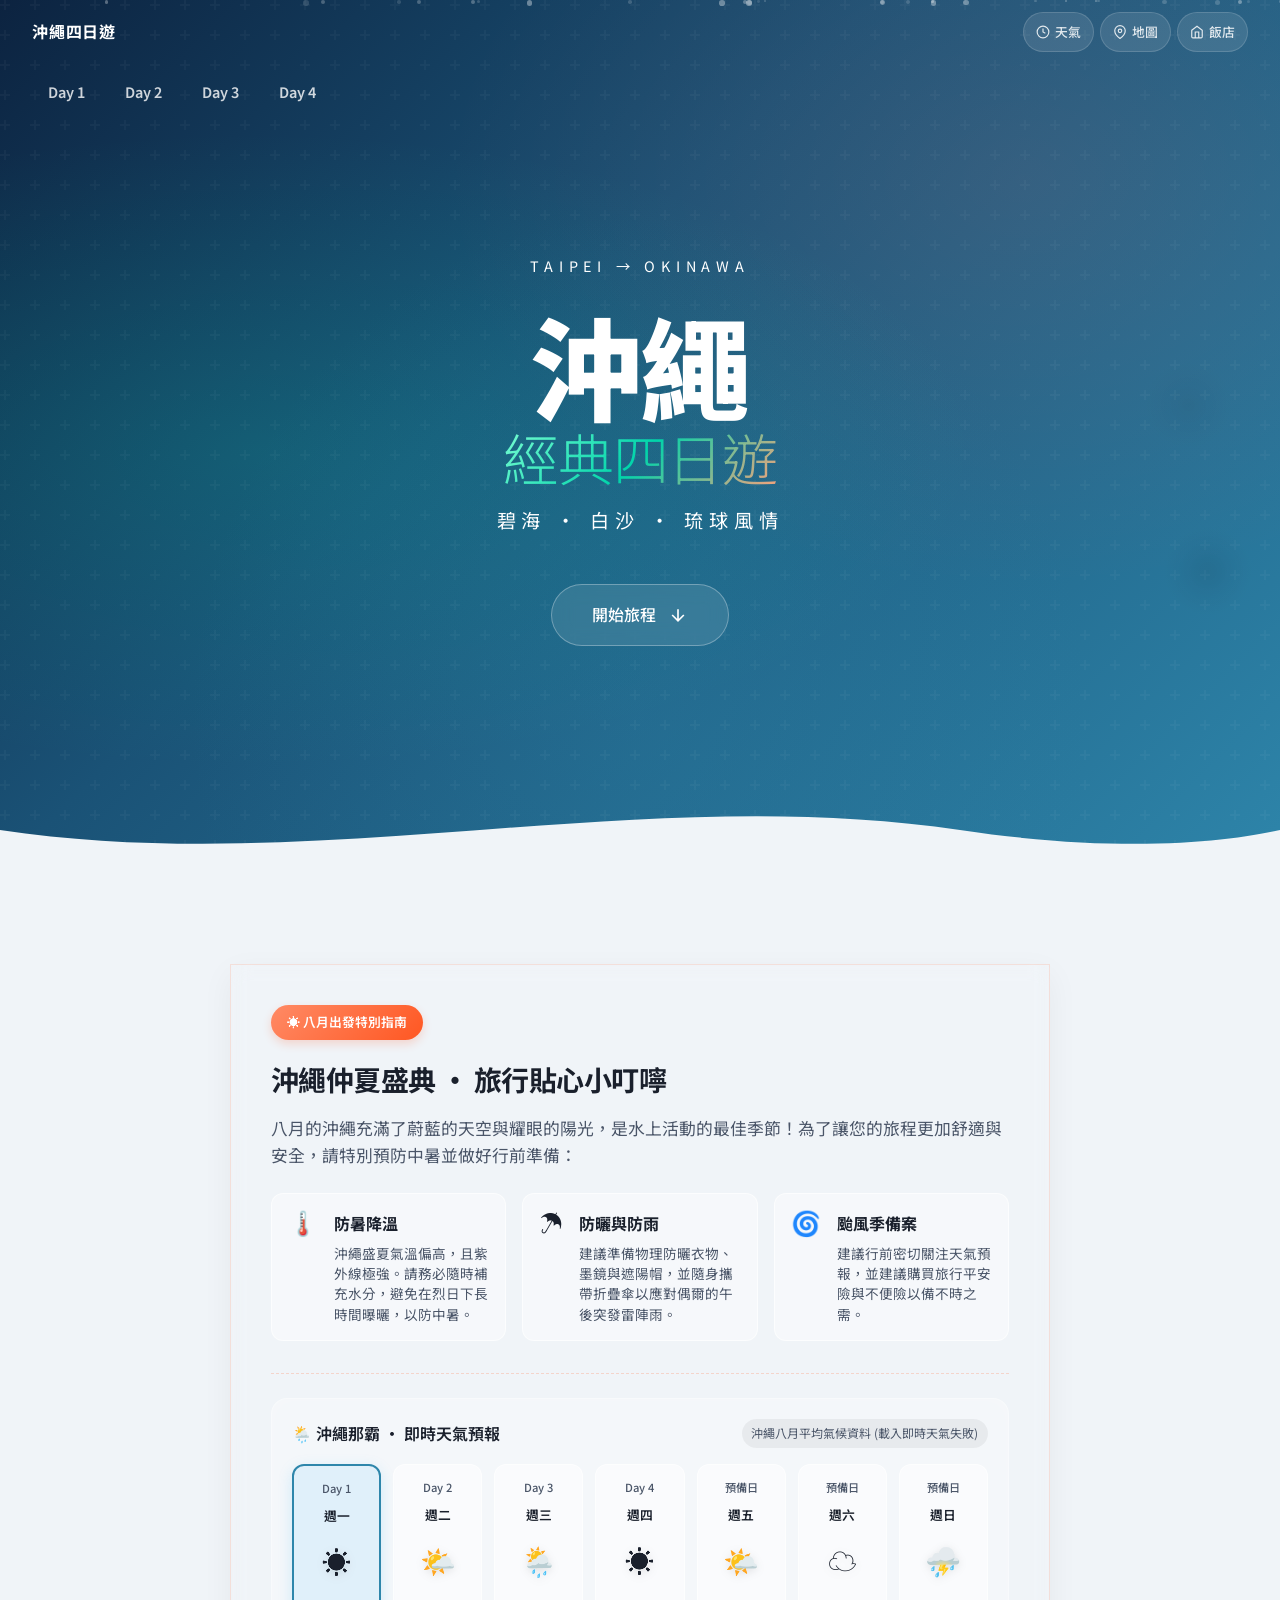
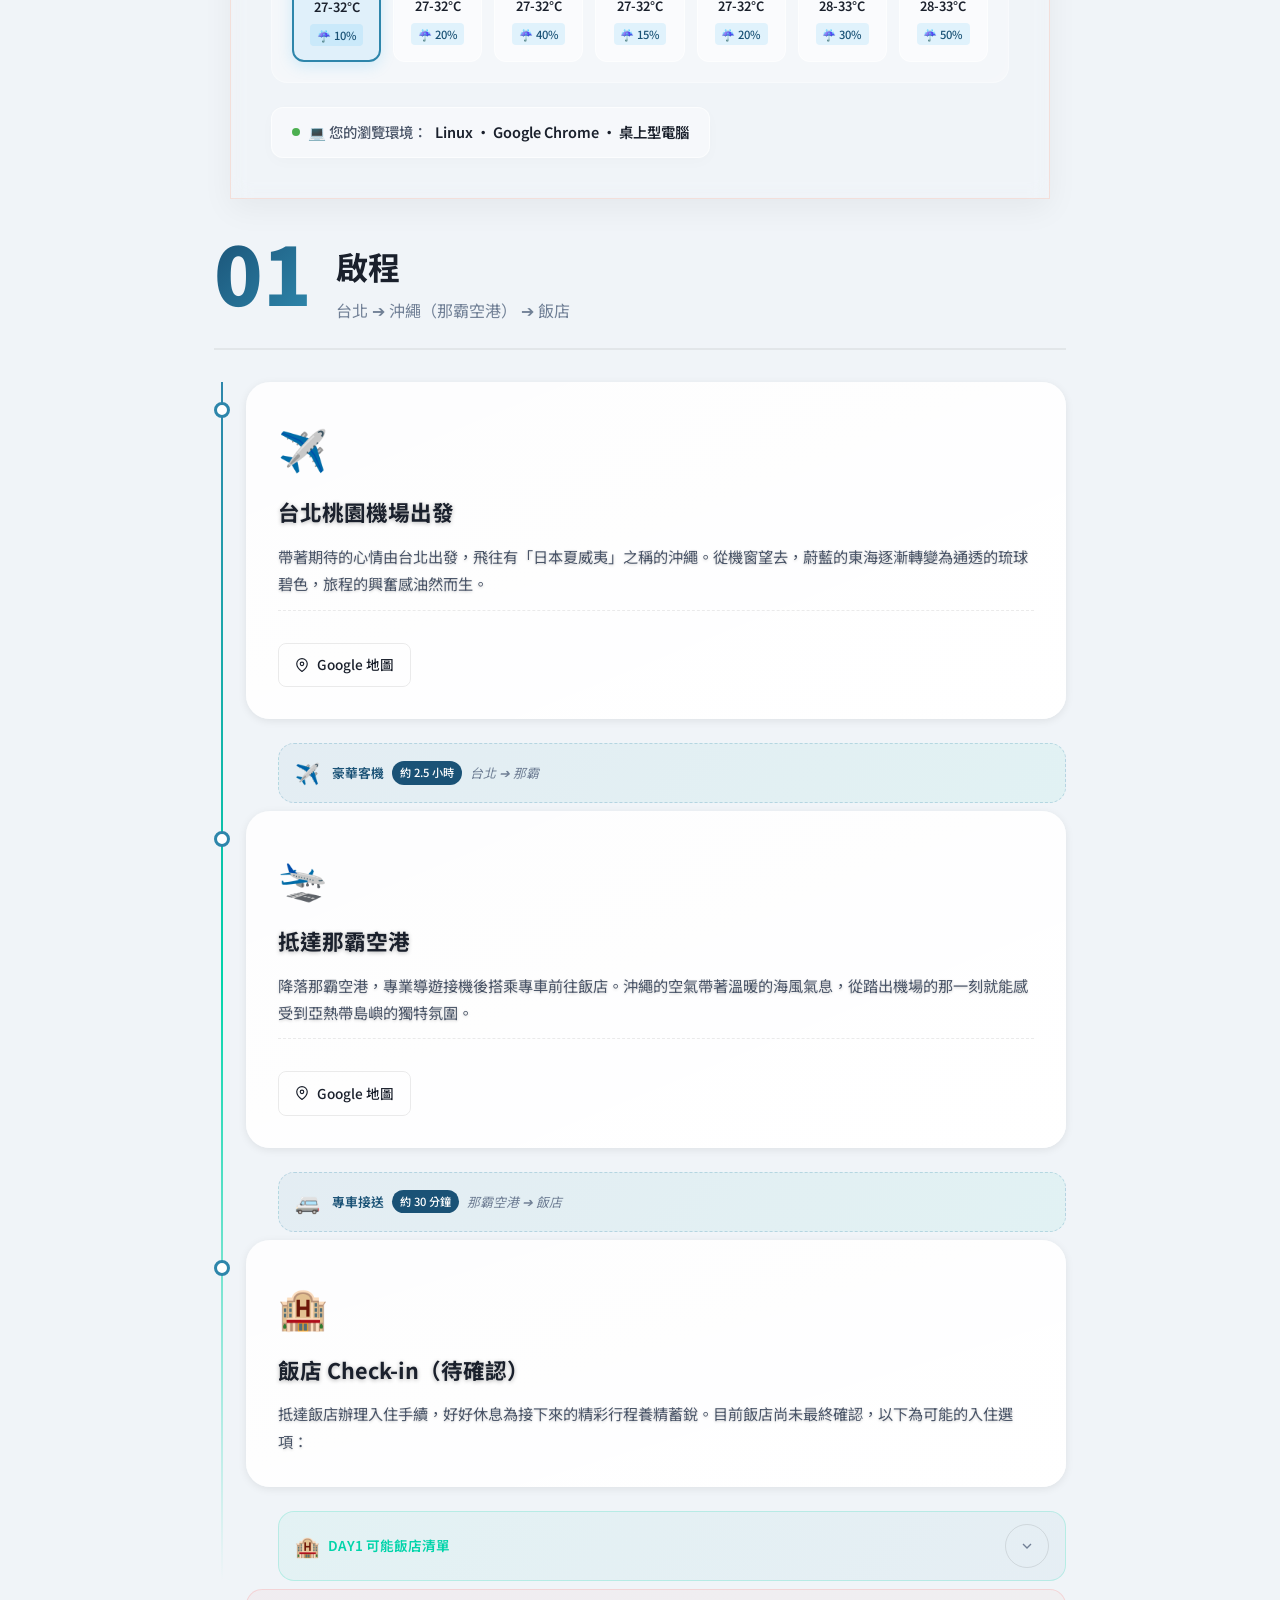
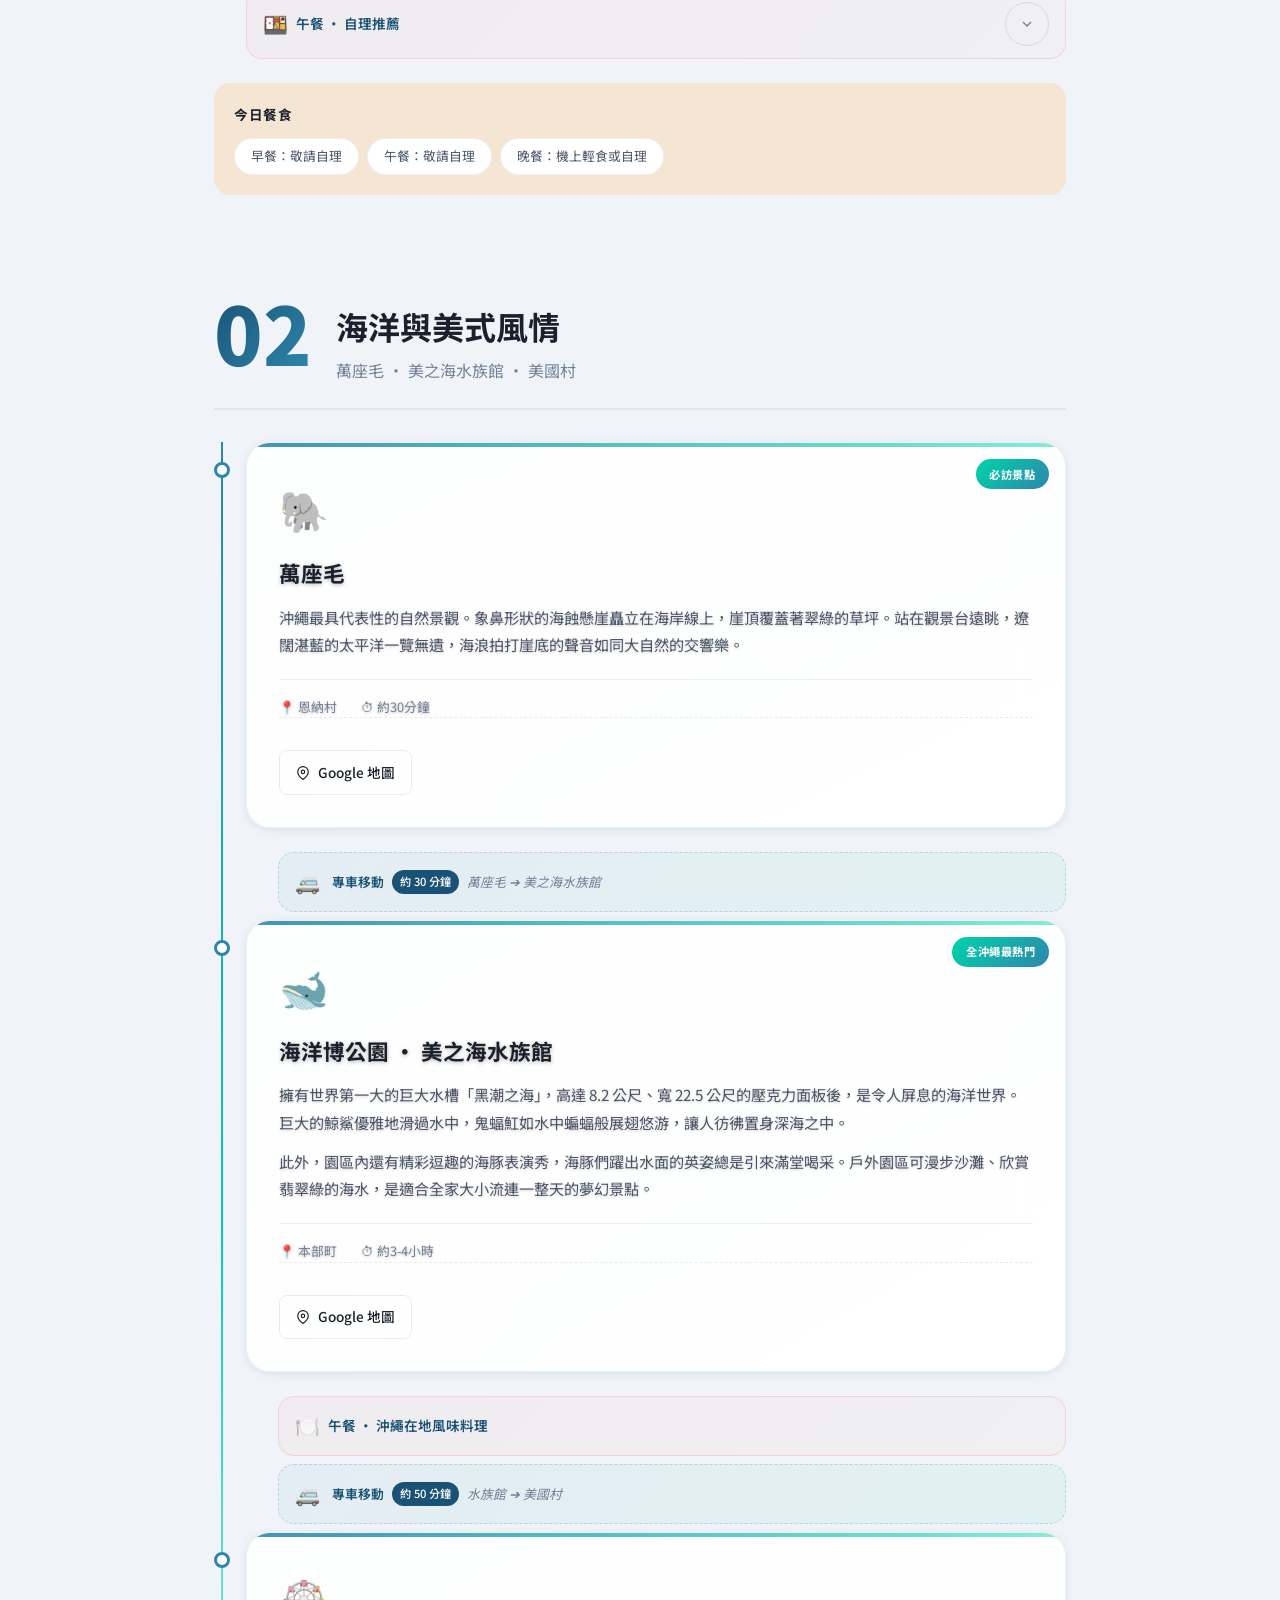
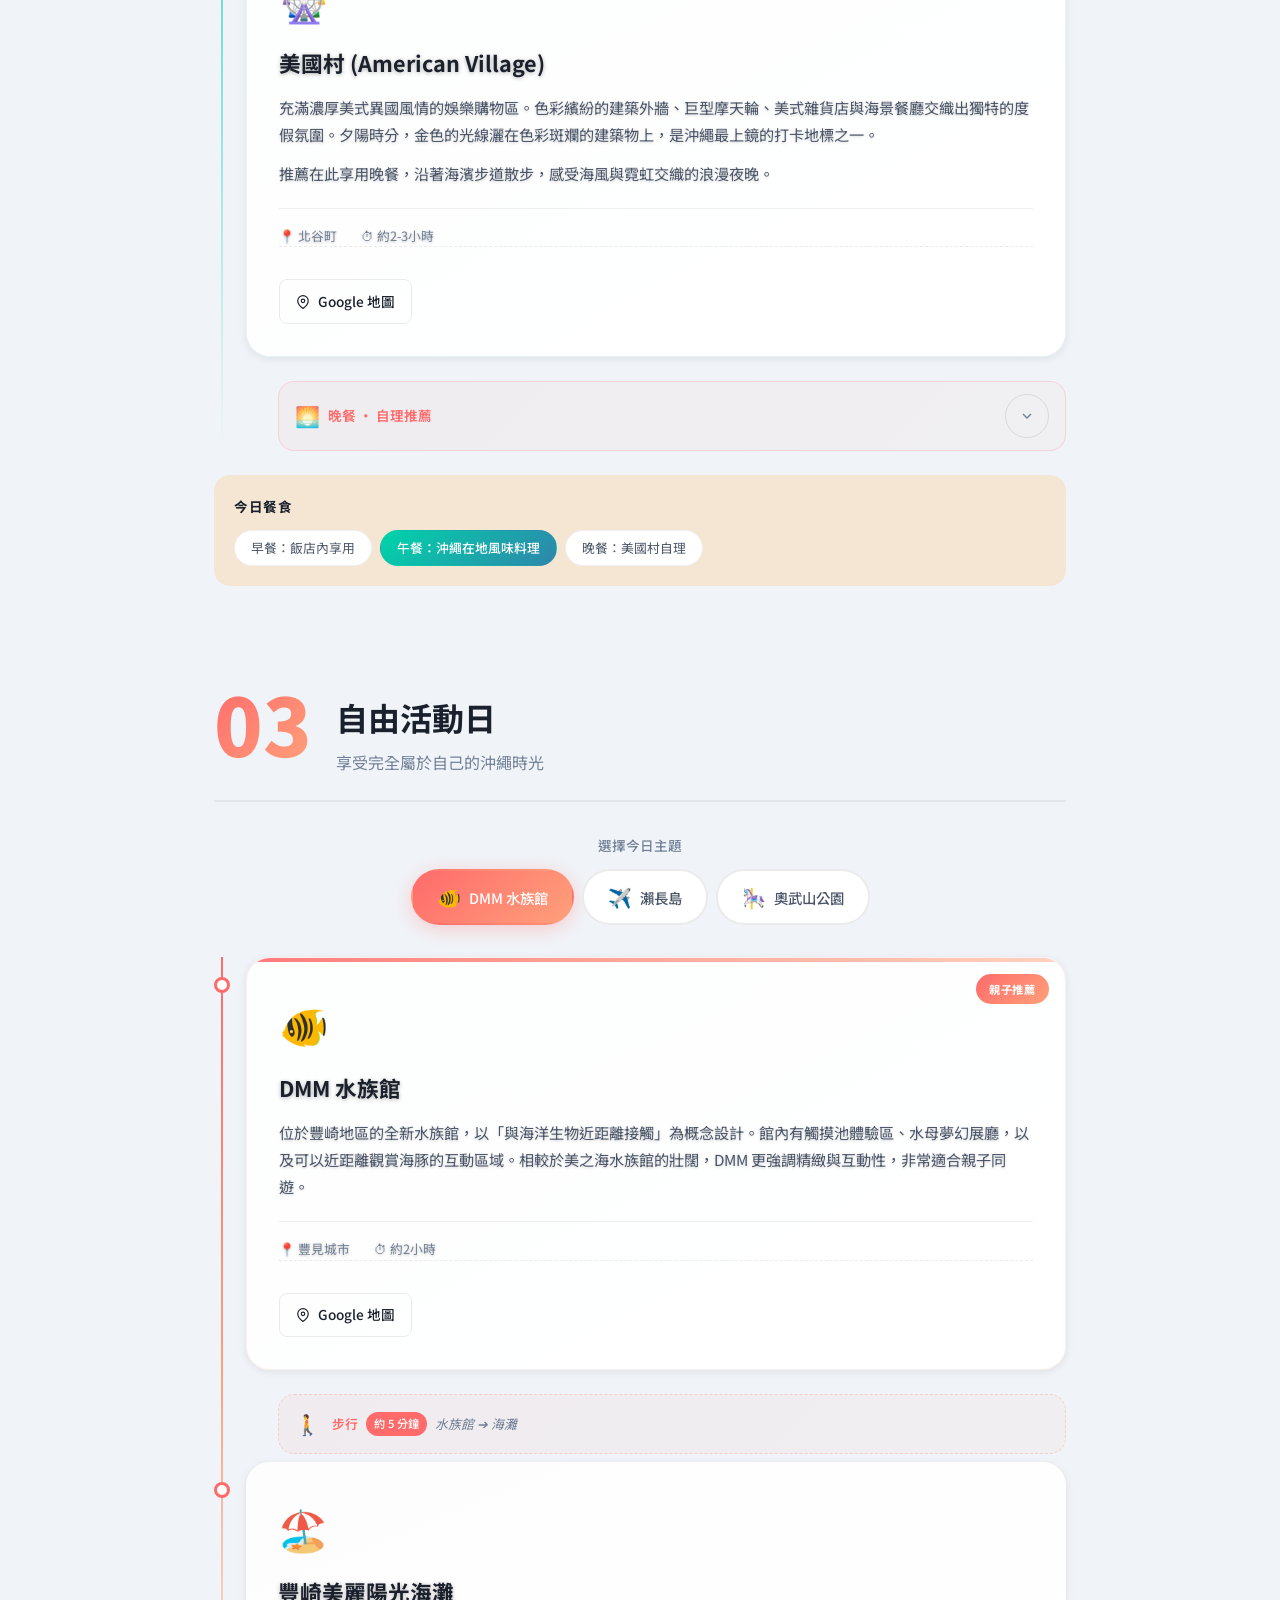
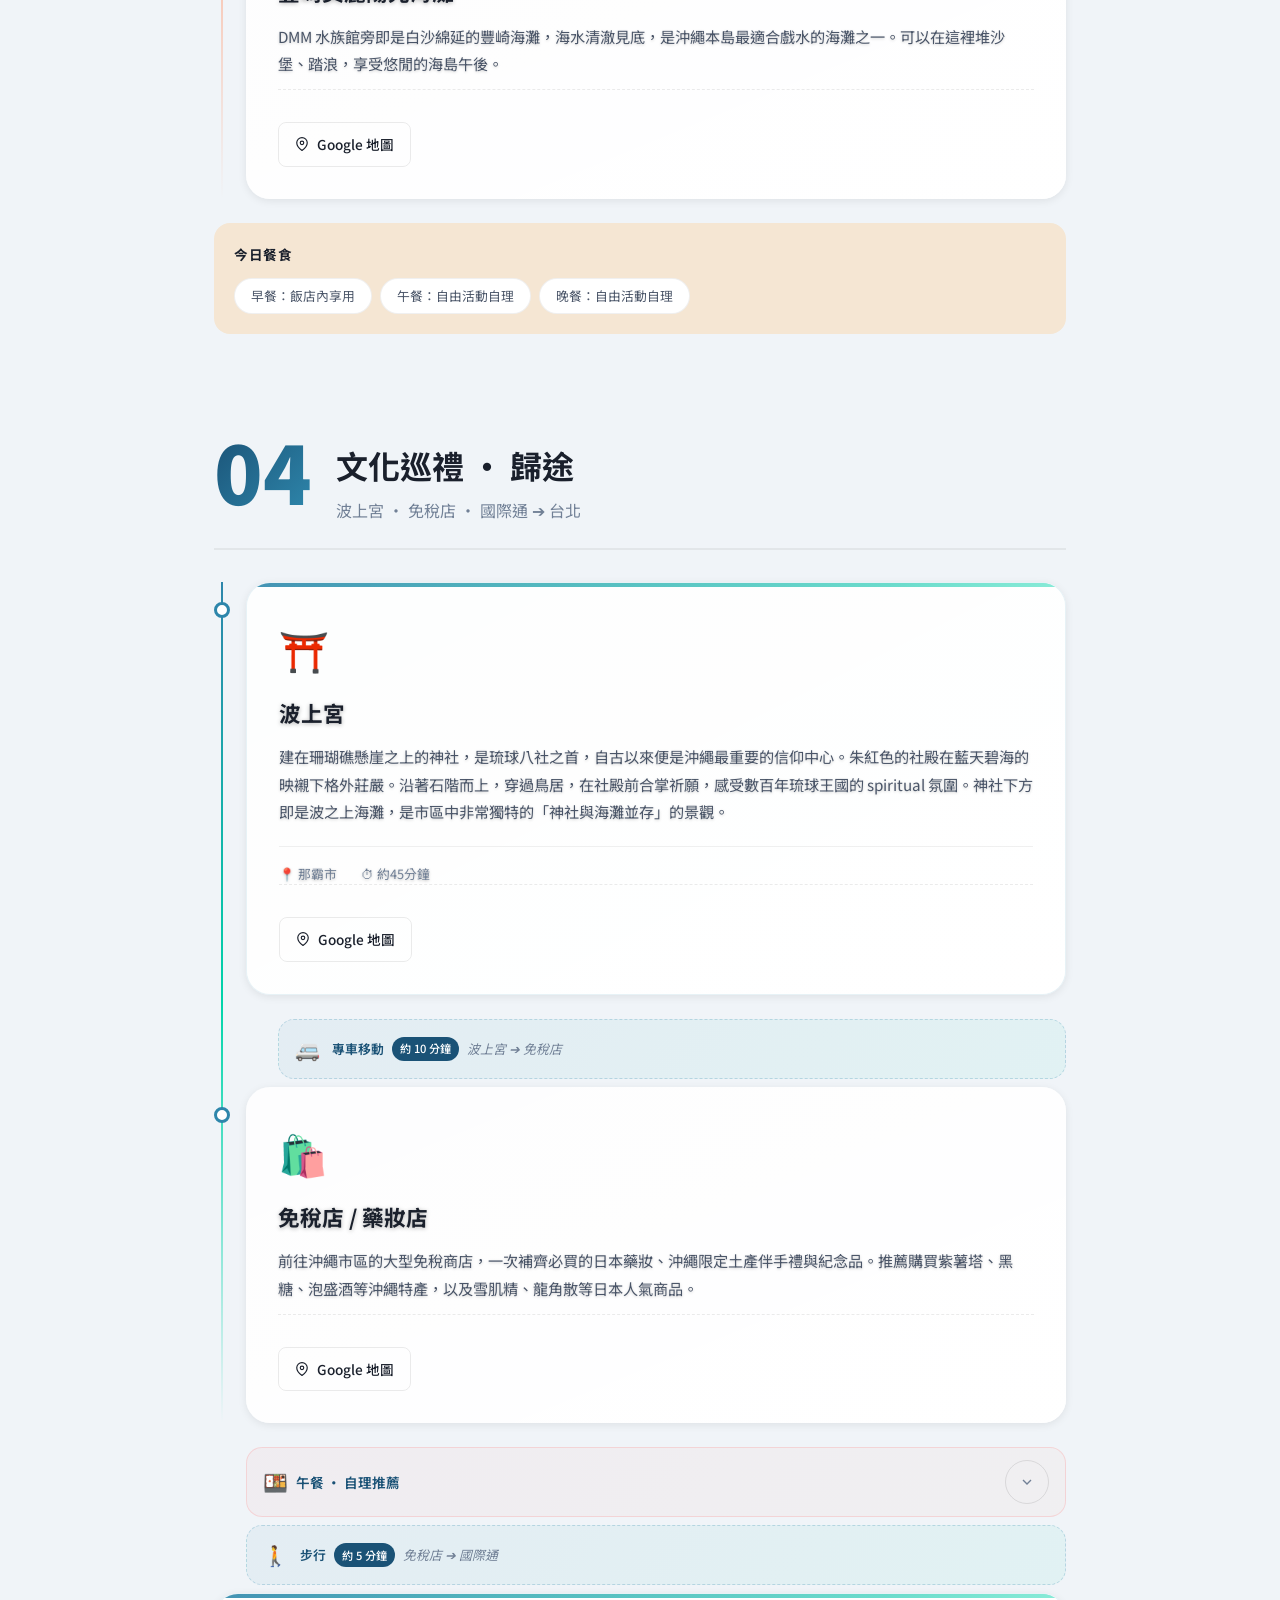
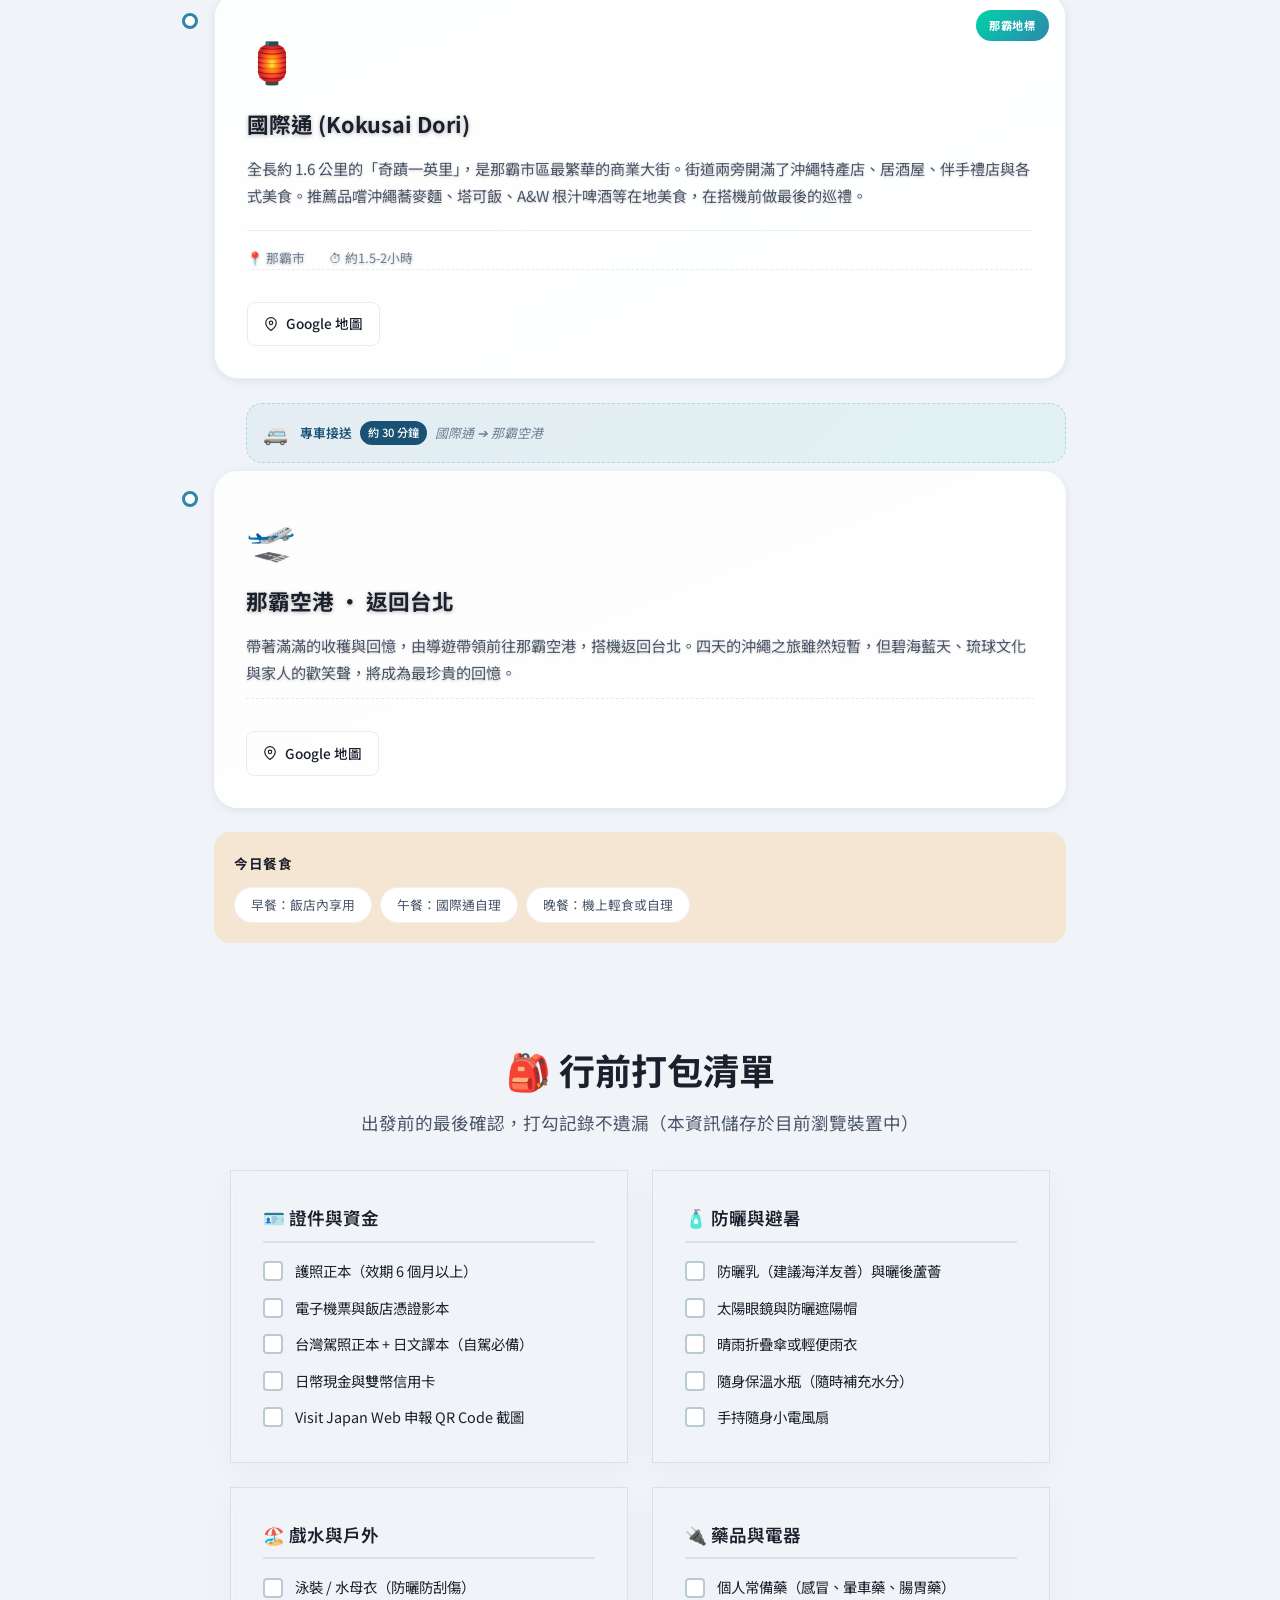
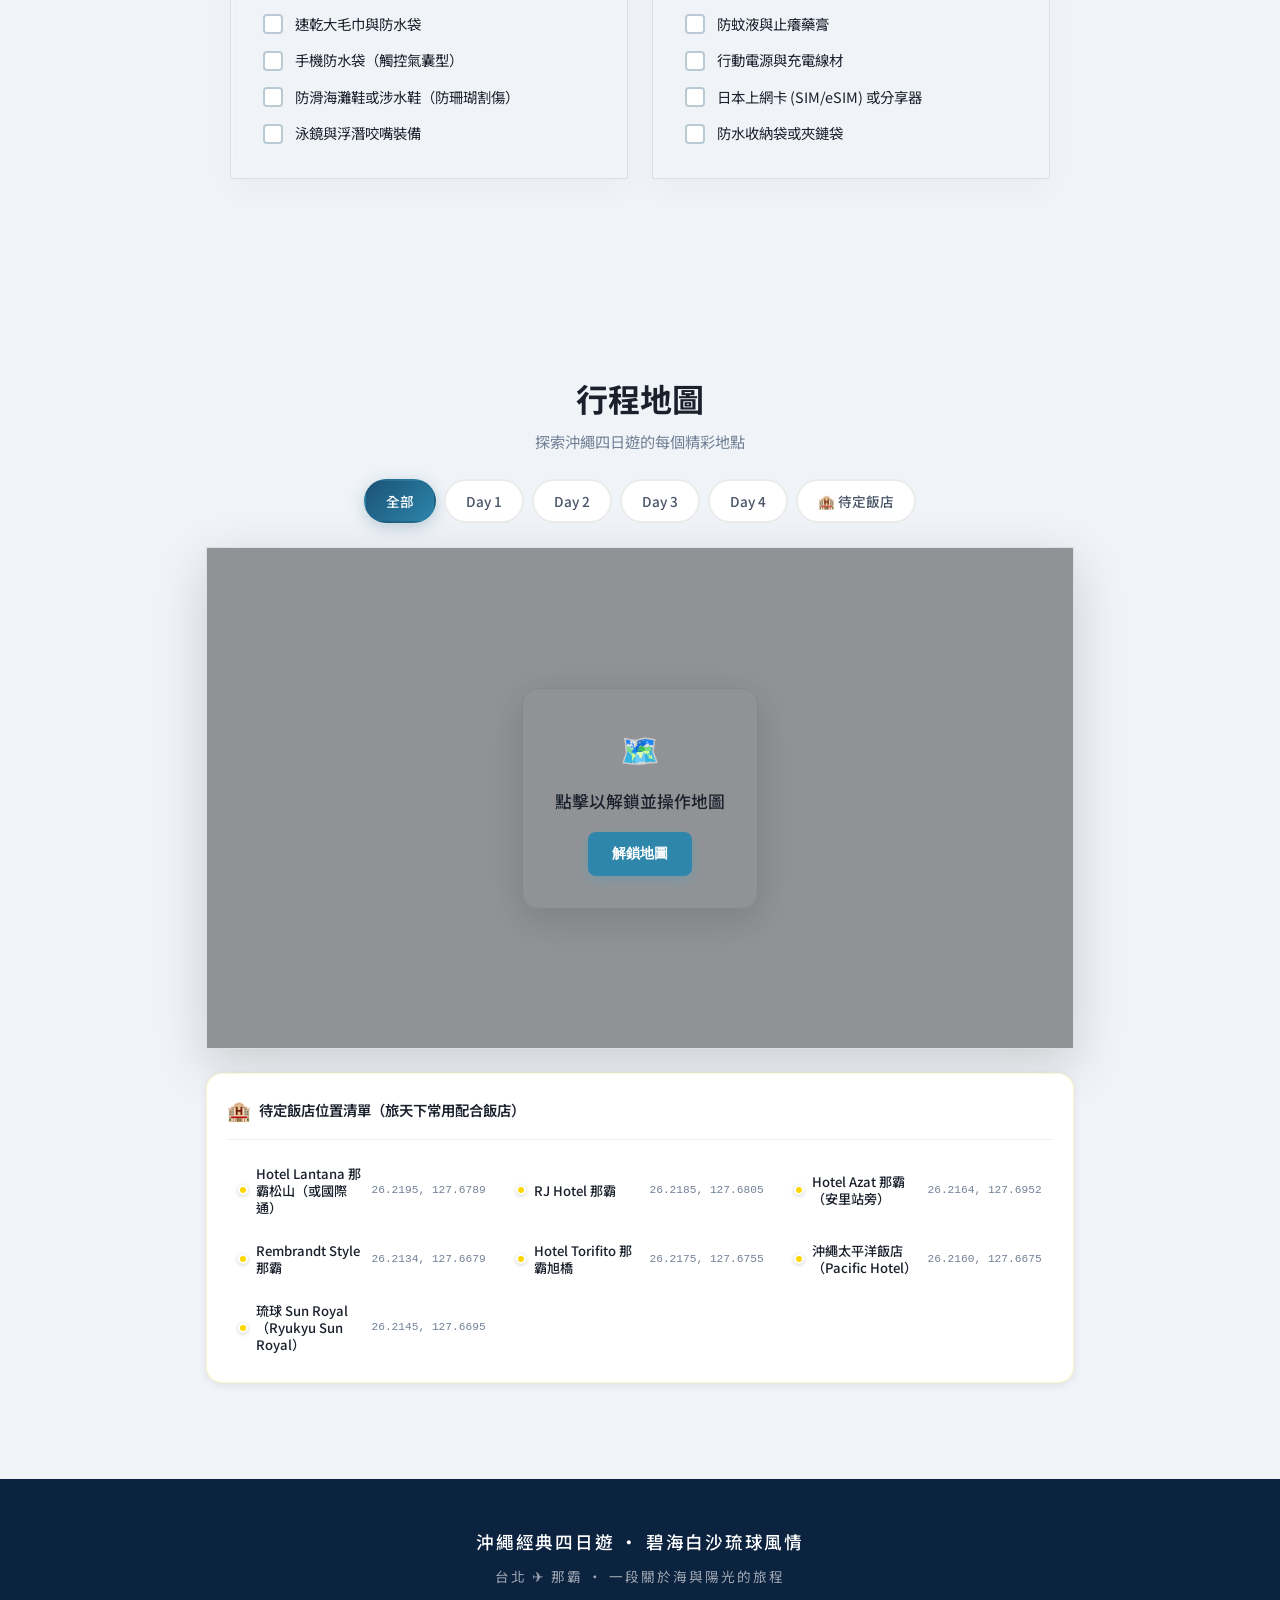
==== Travel/index.html @ 64288246 "導覽列改版：天氣/地圖/飯店快捷按鈕 + Day 獨立一列" ====
<!DOCTYPE html>
<html lang="zh-Hant">
<head>
  <meta charset="UTF-8">
  <meta name="viewport" content="width=device-width, initial-scale=1.0">
  <title>沖繩經典四日遊</title>
  <link rel="stylesheet" href="styles.css">
  <link rel="preconnect" href="https://fonts.googleapis.com">
  <link rel="preconnect" href="https://fonts.gstatic.com" crossorigin>
  <link href="https://fonts.googleapis.com/css2?family=Noto+Sans+TC:wght@300;400;500;700;900&family=Zen+Maru+Gothic:wght@400;700;900&display=swap" rel="stylesheet">
  <link rel="stylesheet" href="https://unpkg.com/leaflet@1.9.4/dist/leaflet.css" />
</head>
<body>

  <canvas class="ink-canvas" id="inkCanvas"></canvas>

  <nav class="nav" id="nav">
    <div class="nav-top">
      <div class="nav-brand">沖繩四日遊</div>
      <div class="nav-quick-links">
        <a href="#weatherSection" data-nav="weather" class="nav-quick-btn">
          <svg width="16" height="16" viewBox="0 0 24 24" fill="none" stroke="currentColor" stroke-width="2"><circle cx="12" cy="12" r="10"/><path d="M12 6v6l4 2"/></svg>
          <span>天氣</span>
        </a>
        <a href="#mapSection" data-nav="map" class="nav-quick-btn">
          <svg width="16" height="16" viewBox="0 0 24 24" fill="none" stroke="currentColor" stroke-width="2"><path d="M21 10c0 7-9 13-9 13s-9-6-9-13a9 9 0 0 1 18 0z"/><circle cx="12" cy="10" r="3"/></svg>
          <span>地圖</span>
        </a>
        <a href="#hotelListSection" data-nav="hotel" class="nav-quick-btn">
          <svg width="16" height="16" viewBox="0 0 24 24" fill="none" stroke="currentColor" stroke-width="2"><path d="M3 9l9-7 9 7v11a2 2 0 0 1-2 2H5a2 2 0 0 1-2-2z"/><polyline points="9 22 9 12 15 12 15 22"/></svg>
          <span>飯店</span>
        </a>
      </div>
    </div>
    <ul class="nav-links" id="navLinks">
      <li><a href="#day1" data-day="1">Day 1</a></li>
      <li><a href="#day2" data-day="2">Day 2</a></li>
      <li><a href="#day3" data-day="3">Day 3</a></li>
      <li><a href="#day4" data-day="4">Day 4</a></li>
    </ul>
  </nav>

  <header class="hero" id="hero">
    <div class="hero-overlay"></div>
    <div class="hero-particles" id="particles"></div>
    <div class="hero-content">
      <p class="hero-sub">TAIPEI → OKINAWA</p>
      <h1 class="hero-title">
        <span class="hero-title-line">沖繩</span>
        <span class="hero-title-line accent">經典四日遊</span>
      </h1>
      <p class="hero-desc">碧海 · 白沙 · 琉球風情</p>
      <a href="#day1" class="hero-cta">
        <span>開始旅程</span>
        <svg width="20" height="20" viewBox="0 0 24 24" fill="none" stroke="currentColor" stroke-width="2"><path d="M12 5v14M5 12l7 7 7-7"/></svg>
      </a>
    </div>
    <div class="hero-wave">
      <svg viewBox="0 0 1440 200" preserveAspectRatio="none">
        <path d="M0,80 C360,160 720,0 1080,80 C1260,120 1380,100 1440,80 L1440,200 L0,200 Z" fill="var(--bg)"/>
      </svg>
    </div>
  </header>

  <main class="main">

    <!-- 八月沖繩行前指南 -->
    <section class="advisory-section reveal" id="weatherSection">
      <div class="advisory-card">
        <div class="advisory-badge">☀️ 八月出發特別指南</div>
        <h3 class="advisory-title">沖繩仲夏盛典 · 旅行貼心小叮嚀</h3>
        <p class="advisory-text">八月的沖繩充滿了蔚藍的天空與耀眼的陽光，是水上活動的最佳季節！為了讓您的旅程更加舒適與安全，請特別預防中暑並做好行前準備：</p>
        <div class="advisory-grid">
          <div class="advisory-item">
            <span class="advisory-icon">🌡️</span>
            <div class="advisory-info-item">
              <strong>防暑降溫</strong>
              <p>沖繩盛夏氣溫偏高，且紫外線極強。請務必隨時補充水分，避免在烈日下長時間曝曬，以防中暑。</p>
            </div>
          </div>
          <div class="advisory-item">
            <span class="advisory-icon">☂️</span>
            <div class="advisory-info-item">
              <strong>防曬與防雨</strong>
              <p>建議準備物理防曬衣物、墨鏡與遮陽帽，並隨身攜帶折疊傘以應對偶爾的午後突發雷陣雨。</p>
            </div>
          </div>
          <div class="advisory-item">
            <span class="advisory-icon">🌀</span>
            <div class="advisory-info-item">
              <strong>颱風季備案</strong>
              <p>建議行前密切關注天氣預報，並建議購買旅行平安險與不便險以備不時之需。</p>
            </div>
          </div>
        </div>
        
        <!-- 天氣預報與系統辨識區塊 -->
        <div class="advisory-extra">
          <div class="weather-card">
            <div class="weather-header">
              <h4 class="weather-title">🌦️ 沖繩那霸 · 即時天氣預報</h4>
              <span class="weather-update-time" id="weatherTime">氣象資料讀取中...</span>
            </div>
            <div class="weather-grid" id="weatherGrid">
              <div class="weather-item-skeleton"></div>
              <div class="weather-item-skeleton"></div>
              <div class="weather-item-skeleton"></div>
              <div class="weather-item-skeleton"></div>
              <div class="weather-item-skeleton"></div>
            </div>
          </div>
          <div class="device-detector-info" id="deviceDetector">
            <span class="device-detect-pulse"></span>
            <span class="device-detect-label">💻 您的瀏覽環境：</span>
            <span class="device-detect-value" id="deviceInfoText">正在辨識中...</span>
          </div>
        </div>
      </div>
    </section>

    <section class="day-section" id="day1" data-day="1">
      <div class="day-header">
        <span class="day-number">01</span>
        <div class="day-info">
          <h2 class="day-title">啟程</h2>
          <p class="day-subtitle">台北 ➔ 沖繩（那霸空港） ➔ 飯店</p>
        </div>
      </div>
      <div class="day-content">
        <div class="timeline">
          <div class="timeline-item reveal">
            <div class="timeline-marker"></div>
            <div class="card card-has-bg" data-bg="https://images.unsplash.com/photo-1436491865332-7a61a109db05?w=800&q=80" data-lat="25.0330" data-lng="121.5654" data-day="1">
              <div class="card-icon">✈️</div>
              <h3 class="card-title">台北桃園機場出發</h3>
              <p class="card-text">帶著期待的心情由台北出發，飛往有「日本夏威夷」之稱的沖繩。從機窗望去，蔚藍的東海逐漸轉變為通透的琉球碧色，旅程的興奮感油然而生。</p>
              <div class="card-actions">
                <a class="card-map-link" href="https://www.google.com/maps?q=25.0330,121.5654" target="_blank" rel="noopener">
                  <svg width="14" height="14" viewBox="0 0 24 24" fill="none" stroke="currentColor" stroke-width="2"><path d="M21 10c0 7-9 13-9 13s-9-6-9-13a9 9 0 0 1 18 0z"/><circle cx="12" cy="10" r="3"/></svg>
                  <span>Google 地圖</span>
                </a>

              </div>
            </div>
          </div>

          <div class="travel-info reveal">
            <div class="travel-icon">✈️</div>
            <div class="travel-details">
              <span class="travel-mode">豪華客機</span>
              <span class="travel-time">約 2.5 小時</span>
              <span class="travel-route">台北 ➔ 那霸</span>
            </div>
          </div>

          <div class="timeline-item reveal">
            <div class="timeline-marker"></div>
            <div class="card card-has-bg" data-bg="https://images.unsplash.com/photo-1529074963764-98f45c47344b?w=800&q=80" data-lat="26.1958" data-lng="127.6456" data-day="1">
              <div class="card-icon">🛬</div>
              <h3 class="card-title">抵達那霸空港</h3>
              <p class="card-text">降落那霸空港，專業導遊接機後搭乘專車前往飯店。沖繩的空氣帶著溫暖的海風氣息，從踏出機場的那一刻就能感受到亞熱帶島嶼的獨特氛圍。</p>
              <div class="card-actions">
                <a class="card-map-link" href="https://www.google.com/maps?q=26.1958,127.6456" target="_blank" rel="noopener">
                  <svg width="14" height="14" viewBox="0 0 24 24" fill="none" stroke="currentColor" stroke-width="2"><path d="M21 10c0 7-9 13-9 13s-9-6-9-13a9 9 0 0 1 18 0z"/><circle cx="12" cy="10" r="3"/></svg>
                  <span>Google 地圖</span>
                </a>

              </div>
            </div>
          </div>

          <div class="travel-info reveal">
            <div class="travel-icon">🚐</div>
            <div class="travel-details">
              <span class="travel-mode">專車接送</span>
              <span class="travel-time">約 30 分鐘</span>
              <span class="travel-route">那霸空港 ➔ 飯店</span>
            </div>
          </div>

          <div class="timeline-item reveal">
            <div class="timeline-marker"></div>
            <div class="card card-has-bg" data-bg="https://images.unsplash.com/photo-1566073771259-6a8506099945?w=800&q=80" data-lat="26.2125" data-lng="127.6809" data-day="1">
              <div class="card-icon">🏨</div>
              <h3 class="card-title">飯店 Check-in（待確認）</h3>
              <p class="card-text">抵達飯店辦理入住手續，好好休息為接下來的精彩行程養精蓄銳。目前飯店尚未最終確認，以下為可能的入住選項：</p>
            </div>
          </div>

          <div class="hotel-options reveal">
            <div class="hotel-options-header">
              <span class="hotel-options-icon">🏨</span>
              <span class="hotel-options-title">DAY1 可能飯店清單</span>
              <button class="hotel-toggle" aria-label="展開飯店清單">
                <svg width="16" height="16" viewBox="0 0 24 24" fill="none" stroke="currentColor" stroke-width="2"><path d="M6 9l6 6 6-6"/></svg>
              </button>
            </div>
            <div class="hotel-options-content">
              <div class="hotel-card" data-lat="26.2195" data-lng="127.6789">
                <div class="hotel-card-name">Hotel Lantana 那霸松山（或國際通）</div>
                <div class="hotel-card-coords">📍 26.2195°N, 127.6789°E</div>
                <div class="hotel-card-desc">這幾年團客非常愛用的新興連鎖商務飯店，房間設計現代且乾淨，空間偏小但機能健全。松山館離熱鬧區域很近。</div>
                <a class="hotel-card-map" href="https://www.google.com/maps?q=26.2195,127.6789" target="_blank" rel="noopener">
                  <svg width="12" height="12" viewBox="0 0 24 24" fill="none" stroke="currentColor" stroke-width="2"><path d="M21 10c0 7-9 13-9 13s-9-6-9-13a9 9 0 0 1 18 0z"/><circle cx="12" cy="10" r="3"/></svg>
                  <span>查看地圖</span>
                </a>
              </div>
              <div class="hotel-card" data-lat="26.2185" data-lng="127.6805">
                <div class="hotel-card-name">RJ Hotel 那霸（RJ HOTEL那霸）</div>
                <div class="hotel-card-coords">📍 26.2185°N, 127.6805°E</div>
                <div class="hotel-card-desc">中規中矩的日式商務飯店，主打平價、乾淨。通常作為旅行社控管成本時的基本盤。</div>
                <a class="hotel-card-map" href="https://www.google.com/maps?q=26.2185,127.6805" target="_blank" rel="noopener">
                  <svg width="12" height="12" viewBox="0 0 24 24" fill="none" stroke="currentColor" stroke-width="2"><path d="M21 10c0 7-9 13-9 13s-9-6-9-13a9 9 0 0 1 18 0z"/><circle cx="12" cy="10" r="3"/></svg>
                  <span>查看地圖</span>
                </a>
              </div>
              <div class="hotel-card" data-lat="26.2164" data-lng="127.6952">
                <div class="hotel-card-name">Hotel Azat 那霸（AZAT飯店）</div>
                <div class="hotel-card-coords">📍 26.2164°N, 127.6952°E</div>
                <div class="hotel-card-desc">位於單軌電車「安里站」旁，交通非常方便。分為新館與舊館，舊館設施稍有歷史感，新館則較現代。</div>
                <a class="hotel-card-map" href="https://www.google.com/maps?q=26.2164,127.6952" target="_blank" rel="noopener">
                  <svg width="12" height="12" viewBox="0 0 24 24" fill="none" stroke="currentColor" stroke-width="2"><path d="M21 10c0 7-9 13-9 13s-9-6-9-13a9 9 0 0 1 18 0z"/><circle cx="12" cy="10" r="3"/></svg>
                  <span>查看地圖</span>
                </a>
              </div>
              <div class="hotel-card" data-lat="26.2134" data-lng="127.6679">
                <div class="hotel-card-name">Rembrandt Style 那霸（那霸Rembrandt Style）</div>
                <div class="hotel-card-coords">📍 26.2134°N, 127.6679°E</div>
                <div class="hotel-card-desc">帶有微設計感的連鎖商務飯店，整體氛圍比較年輕、明亮，對親子而言舒適度算不錯。</div>
                <a class="hotel-card-map" href="https://www.google.com/maps?q=26.2134,127.6679" target="_blank" rel="noopener">
                  <svg width="12" height="12" viewBox="0 0 24 24" fill="none" stroke="currentColor" stroke-width="2"><path d="M21 10c0 7-9 13-9 13s-9-6-9-13a9 9 0 0 1 18 0z"/><circle cx="12" cy="10" r="3"/></svg>
                  <span>查看地圖</span>
                </a>
              </div>
              <div class="hotel-card" data-lat="26.2175" data-lng="127.6755">
                <div class="hotel-card-name">Hotel Torifito 那霸旭橋（TORIFITO那霸旭橋）</div>
                <div class="hotel-card-coords">📍 26.2175°N, 127.6755°E</div>
                <div class="hotel-card-desc">離旭橋站不遠，這家飯店的評價在同等級中算高，設計融入沖繩在地元素（如藍色海洋風），房間質感較好。</div>
                <a class="hotel-card-map" href="https://www.google.com/maps?q=26.2175,127.6755" target="_blank" rel="noopener">
                  <svg width="12" height="12" viewBox="0 0 24 24" fill="none" stroke="currentColor" stroke-width="2"><path d="M21 10c0 7-9 13-9 13s-9-6-9-13a9 9 0 0 1 18 0z"/><circle cx="12" cy="10" r="3"/></svg>
                  <span>查看地圖</span>
                </a>
              </div>
              <div class="hotel-card" data-lat="26.2160" data-lng="127.6675">
                <div class="hotel-card-name">沖繩太平洋飯店（Pacific Hotel Okinawa）</div>
                <div class="hotel-card-coords">📍 26.2160°N, 127.6675°E</div>
                <div class="hotel-card-desc">老牌的大型傳統觀光飯店，大廳寬敞，接待團客經驗豐富，但房間裝潢通常看得出歷史感。</div>
                <a class="hotel-card-map" href="https://www.google.com/maps?q=26.2160,127.6675" target="_blank" rel="noopener">
                  <svg width="12" height="12" viewBox="0 0 24 24" fill="none" stroke="currentColor" stroke-width="2"><path d="M21 10c0 7-9 13-9 13s-9-6-9-13a9 9 0 0 1 18 0z"/><circle cx="12" cy="10" r="3"/></svg>
                  <span>查看地圖</span>
                </a>
              </div>
              <div class="hotel-card" data-lat="26.2145" data-lng="127.6695">
                <div class="hotel-card-name">琉球Sun Royal（Ryukyu Sun Royal Hotel）</div>
                <div class="hotel-card-coords">📍 26.2145°N, 127.6695°E</div>
                <div class="hotel-card-desc">老牌的大型傳統觀光飯店，大廳寬敞，接待團客經驗豐富，但房間裝潢通常看得出歷史感。</div>
                <a class="hotel-card-map" href="https://www.google.com/maps?q=26.2145,127.6695" target="_blank" rel="noopener">
                  <svg width="12" height="12" viewBox="0 0 24 24" fill="none" stroke="currentColor" stroke-width="2"><path d="M21 10c0 7-9 13-9 13s-9-6-9-13a9 9 0 0 1 18 0z"/><circle cx="12" cy="10" r="3"/></svg>
                  <span>查看地圖</span>
                </a>
              </div>
            </div>
          </div>
        </div>

        <div class="meal-marker reveal" data-meal="lunch">
          <div class="meal-marker-header">
            <span class="meal-marker-icon">🍱</span>
            <span class="meal-marker-title">午餐 · 自理推薦</span>
            <button class="meal-toggle" aria-label="展開餐廳推薦">
              <svg width="16" height="16" viewBox="0 0 24 24" fill="none" stroke="currentColor" stroke-width="2"><path d="M6 9l6 6 6-6"/></svg>
            </button>
          </div>
          <div class="meal-marker-content">
            <p class="meal-marker-desc">抵達沖繩後，推薦在飯店附近或國際通周邊享用第一頓沖繩美食：</p>
            <div class="restaurant-list">
              <a class="restaurant-card" href="https://www.google.com/maps/search/沖繩+蕎麥麵+國際通" target="_blank" rel="noopener">
                <span class="restaurant-name">🍜 沖繩蕎麥麵 花人逢</span>
                <span class="restaurant-info">國際通 · 沖繩必吃在地麵食</span>
                <span class="restaurant-distance">🚗 距那霸空港約 15 分鐘車程 / 🚶 距飯店步行約 8 分鐘</span>
              </a>
              <a class="restaurant-card" href="https://www.google.com/maps/search/A%26W+那霸" target="_blank" rel="noopener">
                <span class="restaurant-name">🍔 A&W 沖繩本店</span>
                <span class="restaurant-info">那霸市 · 沖繩限定美式速食</span>
                <span class="restaurant-distance">🚶 距飯店 (RJ Hotel) 步行約 5 分鐘</span>
              </a>
              <a class="restaurant-card" href="https://www.google.com/maps/search/塔可飯+國際通" target="_blank" rel="noopener">
                <span class="restaurant-name">🌮 塔可飯 滿壽美屋</span>
                <span class="restaurant-info">國際通 · 沖繩靈魂美食</span>
                <span class="restaurant-distance">🚶 距飯店 (RJ Hotel) 步行約 9 分鐘</span>
              </a>
            </div>
          </div>
        </div>
      </div>

      <div class="meal-info reveal">
        <h4>今日餐食</h4>
        <div class="meal-tags">
          <span class="meal-tag">早餐：敬請自理</span>
          <span class="meal-tag">午餐：敬請自理</span>
          <span class="meal-tag">晚餐：機上輕食或自理</span>
        </div>
      </div>
    </section>

    <section class="day-section" id="day2" data-day="2">
      <div class="day-header">
        <span class="day-number">02</span>
        <div class="day-info">
          <h2 class="day-title">海洋與美式風情</h2>
          <p class="day-subtitle">萬座毛 · 美之海水族館 · 美國村</p>
        </div>
      </div>
      <div class="day-content">
        <div class="timeline">
          <div class="timeline-item reveal">
            <div class="timeline-marker"></div>
            <div class="card card-featured card-has-bg" data-bg="https://images.unsplash.com/photo-1507525428034-b723cf961d3e?w=800&q=80" data-lat="26.6872" data-lng="127.8556" data-day="2">
              <div class="card-badge">必訪景點</div>
              <div class="card-icon">🐘</div>
              <h3 class="card-title">萬座毛</h3>
              <p class="card-text">沖繩最具代表性的自然景觀。象鼻形狀的海蝕懸崖矗立在海岸線上，崖頂覆蓋著翠綠的草坪。站在觀景台遠眺，遼闊湛藍的太平洋一覽無遺，海浪拍打崖底的聲音如同大自然的交響樂。</p>
              <div class="card-meta">
                <span>📍 恩納村</span>
                <span>⏱ 約30分鐘</span>
              </div>
              <div class="card-actions">
                <a class="card-map-link" href="https://www.google.com/maps?q=26.6872,127.8556" target="_blank" rel="noopener">
                  <svg width="14" height="14" viewBox="0 0 24 24" fill="none" stroke="currentColor" stroke-width="2"><path d="M21 10c0 7-9 13-9 13s-9-6-9-13a9 9 0 0 1 18 0z"/><circle cx="12" cy="10" r="3"/></svg>
                  <span>Google 地圖</span>
                </a>

              </div>
            </div>
          </div>

          <div class="travel-info reveal">
            <div class="travel-icon">🚐</div>
            <div class="travel-details">
              <span class="travel-mode">專車移動</span>
              <span class="travel-time">約 30 分鐘</span>
              <span class="travel-route">萬座毛 ➔ 美之海水族館</span>
            </div>
          </div>

          <div class="timeline-item reveal">
            <div class="timeline-marker"></div>
            <div class="card card-featured card-has-bg" data-bg="https://images.unsplash.com/photo-1544551763-46a013bb70d5?w=800&q=80" data-lat="26.6939" data-lng="127.8769" data-day="2">
              <div class="card-badge">全沖繩最熱門</div>
              <div class="card-icon">🐋</div>
              <h3 class="card-title">海洋博公園 · 美之海水族館</h3>
              <p class="card-text">擁有世界第一大的巨大水槽「黑潮之海」，高達 8.2 公尺、寬 22.5 公尺的壓克力面板後，是令人屏息的海洋世界。巨大的鯨鯊優雅地滑過水中，鬼蝠魟如水中蝙蝠般展翅悠游，讓人彷彿置身深海之中。</p>
              <p class="card-text">此外，園區內還有精彩逗趣的海豚表演秀，海豚們躍出水面的英姿總是引來滿堂喝采。戶外園區可漫步沙灘、欣賞翡翠綠的海水，是適合全家大小流連一整天的夢幻景點。</p>
              <div class="card-meta">
                <span>📍 本部町</span>
                <span>⏱ 約3-4小時</span>
              </div>
              <div class="card-actions">
                <a class="card-map-link" href="https://www.google.com/maps?q=26.6939,127.8769" target="_blank" rel="noopener">
                  <svg width="14" height="14" viewBox="0 0 24 24" fill="none" stroke="currentColor" stroke-width="2"><path d="M21 10c0 7-9 13-9 13s-9-6-9-13a9 9 0 0 1 18 0z"/><circle cx="12" cy="10" r="3"/></svg>
                  <span>Google 地圖</span>
                </a>

              </div>
            </div>
          </div>

          <div class="meal-marker reveal" data-meal="lunch">
            <div class="meal-marker-header">
              <span class="meal-marker-icon">🍽️</span>
              <span class="meal-marker-title">午餐 · 沖繩在地風味料理</span>
            </div>
            <div class="meal-marker-content">
              <p class="meal-marker-desc">行程已安排享用沖繩在地特色美食，品嚐道地的沖繩料理。</p>
            </div>
          </div>

          <div class="travel-info reveal">
            <div class="travel-icon">🚐</div>
            <div class="travel-details">
              <span class="travel-mode">專車移動</span>
              <span class="travel-time">約 50 分鐘</span>
              <span class="travel-route">水族館 ➔ 美國村</span>
            </div>
          </div>

          <div class="timeline-item reveal">
            <div class="timeline-marker"></div>
            <div class="card card-featured card-has-bg" data-bg="https://images.unsplash.com/photo-1534430480872-3498386e7856?w=800&q=80" data-lat="26.2850" data-lng="127.7747" data-day="2">
              <div class="card-icon">🎡</div>
              <h3 class="card-title">美國村 (American Village)</h3>
              <p class="card-text">充滿濃厚美式異國風情的娛樂購物區。色彩繽紛的建築外牆、巨型摩天輪、美式雜貨店與海景餐廳交織出獨特的度假氛圍。夕陽時分，金色的光線灑在色彩斑斕的建築物上，是沖繩最上鏡的打卡地標之一。</p>
              <p class="card-text">推薦在此享用晚餐，沿著海濱步道散步，感受海風與霓虹交織的浪漫夜晚。</p>
              <div class="card-meta">
                <span>📍 北谷町</span>
                <span>⏱ 約2-3小時</span>
              </div>
              <div class="card-actions">
                <a class="card-map-link" href="https://www.google.com/maps?q=26.2850,127.7747" target="_blank" rel="noopener">
                  <svg width="14" height="14" viewBox="0 0 24 24" fill="none" stroke="currentColor" stroke-width="2"><path d="M21 10c0 7-9 13-9 13s-9-6-9-13a9 9 0 0 1 18 0z"/><circle cx="12" cy="10" r="3"/></svg>
                  <span>Google 地圖</span>
                </a>

              </div>
            </div>
          </div>

          <div class="meal-marker reveal" data-meal="dinner">
            <div class="meal-marker-header">
              <span class="meal-marker-icon">🌅</span>
              <span class="meal-marker-title">晚餐 · 自理推薦</span>
              <button class="meal-toggle" aria-label="展開餐廳推薦">
                <svg width="16" height="16" viewBox="0 0 24 24" fill="none" stroke="currentColor" stroke-width="2"><path d="M6 9l6 6 6-6"/></svg>
              </button>
            </div>
            <div class="meal-marker-content">
              <p class="meal-marker-desc">美國村周邊有許多海景餐廳和美食推薦：</p>
              <div class="restaurant-list">
                <a class="restaurant-card" href="https://www.google.com/maps/search/美國村+海景+餐廳" target="_blank" rel="noopener">
                  <span class="restaurant-name">🌊 Sunset Beach 海景餐廳</span>
                  <span class="restaurant-info">美國村 · 夕陽海景 + 沖繩料理</span>
                  <span class="restaurant-distance">🚶 位於美國村內，步行約 2 分鐘</span>
                </a>
                <a class="restaurant-card" href="https://www.google.com/maps/search/Mihama+American+Village+restaurant" target="_blank" rel="noopener">
                  <span class="restaurant-name">🍕 Depot Island 美食街</span>
                  <span class="restaurant-info">美國村 · 多國料理選擇</span>
                  <span class="restaurant-distance">🚶 位於美國村內，步行約 1 分鐘</span>
                </a>
                <a class="restaurant-card" href="https://www.google.com/maps/search/北谷+燒肉" target="_blank" rel="noopener">
                  <span class="restaurant-name">🥩 沖繩石垣牛燒肉</span>
                  <span class="restaurant-info">北谷町 · 沖繩頂級和牛</span>
                  <span class="restaurant-distance">🚶 距美國村步行約 5 分鐘</span>
                </a>
              </div>
            </div>
          </div>
        </div>
        <div class="meal-info reveal">
          <h4>今日餐食</h4>
          <div class="meal-tags">
            <span class="meal-tag">早餐：飯店內享用</span>
            <span class="meal-tag highlight">午餐：沖繩在地風味料理</span>
            <span class="meal-tag">晚餐：美國村自理</span>
          </div>
        </div>
      </div>
    </section>

    <section class="day-section day-free" id="day3" data-day="3">
      <div class="day-header">
        <span class="day-number">03</span>
        <div class="day-info">
          <h2 class="day-title">自由活動日</h2>
          <p class="day-subtitle">享受完全屬於自己的沖繩時光</p>
        </div>
      </div>
      <div class="theme-switcher reveal">
        <p class="theme-label">選擇今日主題</p>
        <div class="theme-buttons">
          <button class="theme-btn active" data-theme="aquarium">
            <span class="theme-btn-icon">🐠</span>
            <span class="theme-btn-text">DMM 水族館</span>
          </button>
          <button class="theme-btn" data-theme="senaga">
            <span class="theme-btn-icon">✈️</span>
            <span class="theme-btn-text">瀨長島</span>
          </button>
          <button class="theme-btn" data-theme="park">
            <span class="theme-btn-icon">🎠</span>
            <span class="theme-btn-text">奧武山公園</span>
          </button>
        </div>
      </div>
      <div class="day-content">
        <div class="theme-panels">
          <div class="theme-panel active" data-panel="aquarium">
            <div class="timeline">
              <div class="timeline-item reveal">
                <div class="timeline-marker"></div>
                <div class="card card-featured card-has-bg" data-bg="https://images.unsplash.com/photo-1559128010-7c1ad6e1b6a5?w=800&q=80" data-lat="26.1389" data-lng="127.6958" data-day="3">
                  <div class="card-badge">親子推薦</div>
                  <div class="card-icon">🐠</div>
                  <h3 class="card-title">DMM 水族館</h3>
                  <p class="card-text">位於豐崎地區的全新水族館，以「與海洋生物近距離接觸」為概念設計。館內有觸摸池體驗區、水母夢幻展廳，以及可以近距離觀賞海豚的互動區域。相較於美之海水族館的壯闊，DMM 更強調精緻與互動性，非常適合親子同遊。</p>
                  <div class="card-meta">
                    <span>📍 豐見城市</span>
                    <span>⏱ 約2小時</span>
                  </div>
                  <div class="card-actions">
                    <a class="card-map-link" href="https://www.google.com/maps?q=26.1389,127.6958" target="_blank" rel="noopener">
                      <svg width="14" height="14" viewBox="0 0 24 24" fill="none" stroke="currentColor" stroke-width="2"><path d="M21 10c0 7-9 13-9 13s-9-6-9-13a9 9 0 0 1 18 0z"/><circle cx="12" cy="10" r="3"/></svg>
                      <span>Google 地圖</span>
                    </a>

                  </div>
                </div>
              </div>

              <div class="travel-info reveal">
                <div class="travel-icon">🚶</div>
                <div class="travel-details">
                  <span class="travel-mode">步行</span>
                  <span class="travel-time">約 5 分鐘</span>
                  <span class="travel-route">水族館 ➔ 海灘</span>
                </div>
              </div>

              <div class="timeline-item reveal">
                <div class="timeline-marker"></div>
                <div class="card card-has-bg" data-bg="https://images.unsplash.com/photo-1519046904884-53103b34b206?w=800&q=80" data-lat="26.1370" data-lng="127.6920" data-day="3">
                  <div class="card-icon">🏖️</div>
                  <h3 class="card-title">豐崎美麗陽光海灘</h3>
                  <p class="card-text">DMM 水族館旁即是白沙綿延的豐崎海灘，海水清澈見底，是沖繩本島最適合戲水的海灘之一。可以在這裡堆沙堡、踏浪，享受悠閒的海島午後。</p>
                  <div class="card-actions">
                    <a class="card-map-link" href="https://www.google.com/maps?q=26.1370,127.6920" target="_blank" rel="noopener">
                      <svg width="14" height="14" viewBox="0 0 24 24" fill="none" stroke="currentColor" stroke-width="2"><path d="M21 10c0 7-9 13-9 13s-9-6-9-13a9 9 0 0 1 18 0z"/><circle cx="12" cy="10" r="3"/></svg>
                      <span>Google 地圖</span>
                    </a>

                  </div>
                </div>
              </div>
            </div>
          </div>

          <div class="theme-panel" data-panel="senaga">
            <div class="timeline">
              <div class="timeline-item reveal">
                <div class="timeline-marker"></div>
                <div class="card card-featured card-has-bg" data-bg="https://images.unsplash.com/photo-1506929562872-bb421503ef21?w=800&q=80" data-lat="26.2044" data-lng="127.6622" data-day="3">
                  <div class="card-badge">網美聖地</div>
                  <div class="card-icon">✈️</div>
                  <h3 class="card-title">瀨長島 Umikaji Terrace</h3>
                  <p class="card-text">距離那霸機場僅 1.5 公里的小島，白色階梯式建築面朝大海，宛如地中海度假勝地。最迷人的是在露天咖啡座一邊享用鬆餅，一邊近距離觀賞飛機起降的壯觀畫面。傍晚時分，夕陽將整片天空染成橘紅色，是沖繩最浪漫的日落景點之一。</p>
                  <div class="card-meta">
                    <span>📍 豐見城市</span>
                    <span>⏱ 約2-3小時</span>
                  </div>
                  <div class="card-actions">
                    <a class="card-map-link" href="https://www.google.com/maps?q=26.2044,127.6622" target="_blank" rel="noopener">
                      <svg width="14" height="14" viewBox="0 0 24 24" fill="none" stroke="currentColor" stroke-width="2"><path d="M21 10c0 7-9 13-9 13s-9-6-9-13a9 9 0 0 1 18 0z"/><circle cx="12" cy="10" r="3"/></svg>
                      <span>Google 地圖</span>
                    </a>

                  </div>
                </div>
              </div>

              <div class="travel-info reveal">
                <div class="travel-icon">🚶</div>
                <div class="travel-details">
                  <span class="travel-mode">步行</span>
                  <span class="travel-time">約 3 分鐘</span>
                  <span class="travel-route">Umikaji Terrace ➔ 溫泉</span>
                </div>
              </div>

              <div class="timeline-item reveal">
                <div class="timeline-marker"></div>
                <div class="card card-has-bg" data-bg="https://images.unsplash.com/photo-1540541338287-41700207dee6?w=800&q=80" data-lat="26.2044" data-lng="127.6622" data-day="3">
                  <div class="card-icon">♨️</div>
                  <h3 class="card-title">瀨長島溫泉</h3>
                  <p class="card-text">島上設有天然溫泉設施「琉球溫泉 瀨長島酒店」，可以邊泡溫泉邊欣賞無敵海景。在自由行的午後泡個湯，洗去旅途的疲憊，是極致的放鬆體驗。</p>
                  <div class="card-actions">
                    <a class="card-map-link" href="https://www.google.com/maps?q=26.2044,127.6622" target="_blank" rel="noopener">
                      <svg width="14" height="14" viewBox="0 0 24 24" fill="none" stroke="currentColor" stroke-width="2"><path d="M21 10c0 7-9 13-9 13s-9-6-9-13a9 9 0 0 1 18 0z"/><circle cx="12" cy="10" r="3"/></svg>
                      <span>Google 地圖</span>
                    </a>

                  </div>
                </div>
              </div>
            </div>
          </div>

          <div class="theme-panel" data-panel="park">
            <div class="timeline">
              <div class="timeline-item reveal">
                <div class="timeline-marker"></div>
                <div class="card card-featured card-has-bg" data-bg="https://images.unsplash.com/photo-1585938389612-a552a28d6914?w=800&q=80" data-lat="26.2069" data-lng="127.6789" data-day="3">
                  <div class="card-badge">小朋友最愛</div>
                  <div class="card-icon">🎠</div>
                  <h3 class="card-title">奧武山公園</h3>
                  <p class="card-text">那霸市區內的大型綜合公園，擁有沖繩最知名的超長溜滑梯（全長約 15 公尺），是小朋友放電的天堂。公園內還有大型攀爬設施、沙坑 and 盪鞦韆，可以讓孩子們盡情玩耍整個下午。周圍綠蔭環繞，是都市中難得的綠洲。</p>
                  <p class="card-text advisory-warning">⚠️ 貼心提醒：八月沖繩天氣炎熱，公園內的金屬或塑料溜滑梯及遊具在烈日曝曬下表面溫度極高，容易發生燙傷危險。強烈建議安排在 16:30 之後的傍晚時分前往，並做好防曬與補水工作。</p>
                  <div class="card-meta">
                    <span>📍 那霸市</span>
                    <span>⏱ 約2小時</span>
                  </div>
                  <div class="card-actions">
                    <a class="card-map-link" href="https://www.google.com/maps?q=26.2069,127.6789" target="_blank" rel="noopener">
                      <svg width="14" height="14" viewBox="0 0 24 24" fill="none" stroke="currentColor" stroke-width="2"><path d="M21 10c0 7-9 13-9 13s-9-6-9-13a9 9 0 0 1 18 0z"/><circle cx="12" cy="10" r="3"/></svg>
                      <span>Google 地圖</span>
                    </a>

                  </div>
                </div>
              </div>

              <div class="travel-info reveal">
                <div class="travel-icon">🚝</div>
                <div class="travel-details">
                  <span class="travel-mode">單軌電車</span>
                  <span class="travel-time">約 15 分鐘</span>
                  <span class="travel-route">奧武山公園 ➔ 市區漫遊</span>
                </div>
              </div>

              <div class="timeline-item reveal">
                <div class="timeline-marker"></div>
                <div class="card card-has-bg" data-bg="https://images.unsplash.com/photo-1474487548417-781cb71495f3?w=800&q=80" data-lat="26.2125" data-lng="127.6809" data-day="3">
                  <div class="card-icon">🚝</div>
                  <h3 class="card-title">單軌電車漫遊</h3>
                  <p class="card-text">利用沖繩便利的單軌電車（Yui Rail）穿梭市區，沿線經過首里城、牧志公設市場等景點。買一張一日乘車券，隨心所欲地探索那霸的每個角落。</p>
                  <div class="card-actions">
                    <a class="card-map-link" href="https://www.google.com/maps?q=26.2125,127.6809" target="_blank" rel="noopener">
                      <svg width="14" height="14" viewBox="0 0 24 24" fill="none" stroke="currentColor" stroke-width="2"><path d="M21 10c0 7-9 13-9 13s-9-6-9-13a9 9 0 0 1 18 0z"/><circle cx="12" cy="10" r="3"/></svg>
                      <span>Google 地圖</span>
                    </a>

                  </div>
                </div>
              </div>
            </div>
          </div>
        </div>
        <div class="meal-info reveal">
          <h4>今日餐食</h4>
          <div class="meal-tags">
            <span class="meal-tag">早餐：飯店內享用</span>
            <span class="meal-tag">午餐：自由活動自理</span>
            <span class="meal-tag">晚餐：自由活動自理</span>
          </div>
        </div>
      </div>
    </section>

    <section class="day-section" id="day4" data-day="4">
      <div class="day-header">
        <span class="day-number">04</span>
        <div class="day-info">
          <h2 class="day-title">文化巡禮 · 歸途</h2>
          <p class="day-subtitle">波上宮 · 免稅店 · 國際通 ➔ 台北</p>
        </div>
      </div>
      <div class="day-content">
        <div class="timeline">
          <div class="timeline-item reveal">
            <div class="timeline-marker"></div>
            <div class="card card-featured card-has-bg" data-bg="https://images.unsplash.com/photo-1528360983277-13d401cdc186?w=800&q=80" data-lat="26.2189" data-lng="127.6756" data-day="4">
              <div class="card-icon">⛩️</div>
              <h3 class="card-title">波上宮</h3>
              <p class="card-text">建在珊瑚礁懸崖之上的神社，是琉球八社之首，自古以來便是沖繩最重要的信仰中心。朱紅色的社殿在藍天碧海的映襯下格外莊嚴。沿著石階而上，穿過鳥居，在社殿前合掌祈願，感受數百年琉球王國的 spiritual 氛圍。神社下方即是波之上海灘，是市區中非常獨特的「神社與海灘並存」的景觀。</p>
              <div class="card-meta">
                <span>📍 那霸市</span>
                <span>⏱ 約45分鐘</span>
              </div>
              <div class="card-actions">
                <a class="card-map-link" href="https://www.google.com/maps?q=26.2189,127.6756" target="_blank" rel="noopener">
                  <svg width="14" height="14" viewBox="0 0 24 24" fill="none" stroke="currentColor" stroke-width="2"><path d="M21 10c0 7-9 13-9 13s-9-6-9-13a9 9 0 0 1 18 0z"/><circle cx="12" cy="10" r="3"/></svg>
                  <span>Google 地圖</span>
                </a>

              </div>
            </div>
          </div>

          <div class="travel-info reveal">
            <div class="travel-icon">🚐</div>
            <div class="travel-details">
              <span class="travel-mode">專車移動</span>
              <span class="travel-time">約 10 分鐘</span>
              <span class="travel-route">波上宮 ➔ 免稅店</span>
            </div>
          </div>

          <div class="timeline-item reveal">
            <div class="timeline-marker"></div>
            <div class="card card-has-bg" data-bg="https://images.unsplash.com/photo-1555529669-e69e7aa0ba98?w=800&q=80" data-lat="26.2125" data-lng="127.6809" data-day="4">
              <div class="card-icon">🛍️</div>
              <h3 class="card-title">免稅店 / 藥妝店</h3>
              <p class="card-text">前往沖繩市區的大型免稅商店，一次補齊必買的日本藥妝、沖繩限定土產伴手禮與紀念品。推薦購買紫薯塔、黑糖、泡盛酒等沖繩特產，以及雪肌精、龍角散等日本人氣商品。</p>
              <div class="card-actions">
                <a class="card-map-link" href="https://www.google.com/maps?q=26.2125,127.6809" target="_blank" rel="noopener">
                  <svg width="14" height="14" viewBox="0 0 24 24" fill="none" stroke="currentColor" stroke-width="2"><path d="M21 10c0 7-9 13-9 13s-9-6-9-13a9 9 0 0 1 18 0z"/><circle cx="12" cy="10" r="3"/></svg>
                  <span>Google 地圖</span>
                </a>

              </div>
            </div>
          </div>
        </div>

        <div class="meal-marker reveal" data-meal="lunch">
          <div class="meal-marker-header">
            <span class="meal-marker-icon">🍱</span>
            <span class="meal-marker-title">午餐 · 自理推薦</span>
            <button class="meal-toggle" aria-label="展開餐廳推薦">
              <svg width="16" height="16" viewBox="0 0 24 24" fill="none" stroke="currentColor" stroke-width="2"><path d="M6 9l6 6 6-6"/></svg>
            </button>
          </div>
          <div class="meal-marker-content">
            <p class="meal-marker-desc">國際通周邊有許多道地沖繩美食，推薦在搭機前好好品嚐：</p>
            <div class="restaurant-list">
              <a class="restaurant-card" href="https://www.google.com/maps/search/國際通+沖繩+蕎麥麵" target="_blank" rel="noopener">
                <span class="restaurant-name">🍜 沖繩蕎麥麵 守禮</span>
                <span class="restaurant-info">國際通 · 60年老店沖繩麵</span>
                <span class="restaurant-distance">🚶 距免稅店步行約 12 分鐘</span>
              </a>
              <a class="restaurant-card" href="https://www.google.com/maps/search/牧志+公設市場" target="_blank" rel="noopener">
                <span class="restaurant-name">🐟 牧志公設市場</span>
                <span class="restaurant-info">國際通旁 · 現挑海鮮現烤</span>
                <span class="restaurant-distance">🚶 距免稅店步行約 15 分鐘 / 國際通旁</span>
              </a>
              <a class="restaurant-card" href="https://www.google.com/maps/search/國際通+燒肉+龍" target="_blank" rel="noopener">
                <span class="restaurant-name">🥩 燒肉 龍</span>
                <span class="restaurant-info">國際通 · 沖繩阿古豬專賣</span>
                <span class="restaurant-distance">🚶 距免稅店步行約 10 分鐘 / 國際通內</span>
              </a>
            </div>
          </div>
        </div>

        <div class="travel-info reveal">
            <div class="travel-icon">🚶</div>
            <div class="travel-details">
              <span class="travel-mode">步行</span>
              <span class="travel-time">約 5 分鐘</span>
              <span class="travel-route">免稅店 ➔ 國際通</span>
            </div>
          </div>

          <div class="timeline-item reveal">
            <div class="timeline-marker"></div>
            <div class="card card-featured card-has-bg" data-bg="https://images.unsplash.com/photo-1503899036084-c55cdd92da26?w=800&q=80" data-lat="26.2133" data-lng="127.6800" data-day="4">
              <div class="card-badge">那霸地標</div>
              <div class="card-icon">🏮</div>
              <h3 class="card-title">國際通 (Kokusai Dori)</h3>
              <p class="card-text">全長約 1.6 公里的「奇蹟一英里」，是那霸市區最繁華的商業大街。街道兩旁開滿了沖繩特產店、居酒屋、伴手禮店與各式美食。推薦品嚐沖繩蕎麥麵、塔可飯、A&W 根汁啤酒等在地美食，在搭機前做最後的巡禮。</p>
              <div class="card-meta">
                <span>📍 那霸市</span>
                <span>⏱ 約1.5-2小時</span>
              </div>
              <div class="card-actions">
                <a class="card-map-link" href="https://www.google.com/maps?q=26.2133,127.6800" target="_blank" rel="noopener">
                  <svg width="14" height="14" viewBox="0 0 24 24" fill="none" stroke="currentColor" stroke-width="2"><path d="M21 10c0 7-9 13-9 13s-9-6-9-13a9 9 0 0 1 18 0z"/><circle cx="12" cy="10" r="3"/></svg>
                  <span>Google 地圖</span>
                </a>

              </div>
            </div>
          </div>

          <div class="travel-info reveal">
            <div class="travel-icon">🚐</div>
            <div class="travel-details">
              <span class="travel-mode">專車接送</span>
              <span class="travel-time">約 30 分鐘</span>
              <span class="travel-route">國際通 ➔ 那霸空港</span>
            </div>
          </div>

          <div class="timeline-item reveal">
            <div class="timeline-marker"></div>
            <div class="card card-has-bg" data-bg="https://images.unsplash.com/photo-1436491865332-7a61a109db05?w=800&q=80" data-lat="26.1958" data-lng="127.6456" data-day="4">
              <div class="card-icon">🛫</div>
              <h3 class="card-title">那霸空港 · 返回台北</h3>
              <p class="card-text">帶著滿滿的收穫與回憶，由導遊帶領前往那霸空港，搭機返回台北。四天的沖繩之旅雖然短暫，但碧海藍天、琉球文化與家人的歡笑聲，將成為最珍貴的回憶。</p>
              <div class="card-actions">
                <a class="card-map-link" href="https://www.google.com/maps?q=26.1958,127.6456" target="_blank" rel="noopener">
                  <svg width="14" height="14" viewBox="0 0 24 24" fill="none" stroke="currentColor" stroke-width="2"><path d="M21 10c0 7-9 13-9 13s-9-6-9-13a9 9 0 0 1 18 0z"/><circle cx="12" cy="10" r="3"/></svg>
                  <span>Google 地圖</span>
                </a>

              </div>
            </div>
          </div>
        </div>
        <div class="meal-info reveal">
          <h4>今日餐食</h4>
          <div class="meal-tags">
            <span class="meal-tag">早餐：飯店內享用</span>
            <span class="meal-tag">午餐：國際通自理</span>
            <span class="meal-tag">晚餐：機上輕食或自理</span>
          </div>
        </div>
      </div>
    </section>

    <!-- 行前打包互動清單 -->
    <section class="packing-section reveal" id="packingSection">
      <div class="packing-header">
        <h2 class="packing-title">🎒 行前打包清單</h2>
        <p class="packing-subtitle">出發前的最後確認，打勾記錄不遺漏（本資訊儲存於目前瀏覽裝置中）</p>
      </div>
      <div class="packing-container">
        <div class="packing-category">
          <h3>🪪 證件與資金</h3>
          <ul class="packing-list-items">
            <li><label><input type="checkbox" data-pack="passport"> <span>護照正本（效期 6 個月以上）</span></label></li>
            <li><label><input type="checkbox" data-pack="ticket"> <span>電子機票與飯店憑證影本</span></label></li>
            <li><label><input type="checkbox" data-pack="license"> <span>台灣駕照正本 + 日文譯本（自駕必備）</span></label></li>
            <li><label><input type="checkbox" data-pack="cash"> <span>日幣現金與雙幣信用卡</span></label></li>
            <li><label><input type="checkbox" data-pack="vjw"> <span>Visit Japan Web 申報 QR Code 截圖</span></label></li>
          </ul>
        </div>
        <div class="packing-category">
          <h3>🧴 防曬與避暑</h3>
          <ul class="packing-list-items">
            <li><label><input type="checkbox" data-pack="sunscreen"> <span>防曬乳（建議海洋友善）與曬後蘆薈</span></label></li>
            <li><label><input type="checkbox" data-pack="sunglasses"> <span>太陽眼鏡與防曬遮陽帽</span></label></li>
            <li><label><input type="checkbox" data-pack="parasol"> <span>晴雨折疊傘或輕便雨衣</span></label></li>
            <li><label><input type="checkbox" data-pack="bottle"> <span>隨身保溫水瓶（隨時補充水分）</span></label></li>
            <li><label><input type="checkbox" data-pack="fan"> <span>手持隨身小電風扇</span></label></li>
          </ul>
        </div>
        <div class="packing-category">
          <h3>🏖️ 戲水與戶外</h3>
          <ul class="packing-list-items">
            <li><label><input type="checkbox" data-pack="swimwear"> <span>泳裝 / 水母衣（防曬防刮傷）</span></label></li>
            <li><label><input type="checkbox" data-pack="towel"> <span>速乾大毛巾與防水袋</span></label></li>
            <li><label><input type="checkbox" data-pack="case"> <span>手機防水袋（觸控氣囊型）</span></label></li>
            <li><label><input type="checkbox" data-pack="sandals"> <span>防滑海灘鞋或涉水鞋（防珊瑚割傷）</span></label></li>
            <li><label><input type="checkbox" data-pack="goggles"> <span>泳鏡與浮潛咬嘴裝備</span></label></li>
          </ul>
        </div>
        <div class="packing-category">
          <h3>🔌 藥品與電器</h3>
          <ul class="packing-list-items">
            <li><label><input type="checkbox" data-pack="meds"> <span>個人常備藥（感冒、暈車藥、腸胃藥）</span></label></li>
            <li><label><input type="checkbox" data-pack="repellent"> <span>防蚊液與止癢藥膏</span></label></li>
            <li><label><input type="checkbox" data-pack="charger"> <span>行動電源與充電線材</span></label></li>
            <li><label><input type="checkbox" data-pack="sim"> <span>日本上網卡 (SIM/eSIM) 或分享器</span></label></li>
            <li><label><input type="checkbox" data-pack="ziploc"> <span>防水收納袋或夾鏈袋</span></label></li>
          </ul>
        </div>
      </div>
    </section>

  </main>

  <section class="map-section" id="mapSection">
    <div class="map-header">
      <h2 class="map-title">行程地圖</h2>
      <p class="map-subtitle">探索沖繩四日遊的每個精彩地點</p>
    </div>
    <div class="map-filters">
      <button class="map-filter active" data-filter="all">全部</button>
      <button class="map-filter" data-filter="1">Day 1</button>
      <button class="map-filter" data-filter="2">Day 2</button>
      <button class="map-filter" data-filter="3">Day 3</button>
      <button class="map-filter" data-filter="4">Day 4</button>
      <button class="map-filter" data-filter="hotel">🏨 待定飯店</button>
    </div>
    <div class="map-container">
      <div id="map"></div>
      <div class="map-overlay" id="mapOverlay">
        <div class="map-overlay-content">
          <span class="map-overlay-icon">🗺️</span>
          <p class="map-overlay-text">點擊以解鎖並操作地圖</p>
          <button class="map-overlay-btn" id="mapUnlockBtn">解鎖地圖</button>
        </div>
      </div>
    </div>
    <div class="hotel-map-list reveal" id="hotelListSection">
      <div class="hotel-map-list-header">
        <span class="hotel-map-list-icon">🏨</span>
        <span class="hotel-map-list-title">待定飯店位置清單（旅天下常用配合飯店）</span>
      </div>
      <div class="hotel-map-list-items">
        <div class="hotel-map-item" data-hotel-lat="26.2195" data-hotel-lng="127.6789">
          <span class="hotel-map-dot" style="background:#ffd700"></span>
          <span class="hotel-map-name">Hotel Lantana 那霸松山（或國際通）</span>
          <span class="hotel-map-coords">26.2195, 127.6789</span>
        </div>
        <div class="hotel-map-item" data-hotel-lat="26.2185" data-hotel-lng="127.6805">
          <span class="hotel-map-dot" style="background:#ffd700"></span>
          <span class="hotel-map-name">RJ Hotel 那霸</span>
          <span class="hotel-map-coords">26.2185, 127.6805</span>
        </div>
        <div class="hotel-map-item" data-hotel-lat="26.2164" data-hotel-lng="127.6952">
          <span class="hotel-map-dot" style="background:#ffd700"></span>
          <span class="hotel-map-name">Hotel Azat 那霸（安里站旁）</span>
          <span class="hotel-map-coords">26.2164, 127.6952</span>
        </div>
        <div class="hotel-map-item" data-hotel-lat="26.2134" data-hotel-lng="127.6679">
          <span class="hotel-map-dot" style="background:#ffd700"></span>
          <span class="hotel-map-name">Rembrandt Style 那霸</span>
          <span class="hotel-map-coords">26.2134, 127.6679</span>
        </div>
        <div class="hotel-map-item" data-hotel-lat="26.2175" data-hotel-lng="127.6755">
          <span class="hotel-map-dot" style="background:#ffd700"></span>
          <span class="hotel-map-name">Hotel Torifito 那霸旭橋</span>
          <span class="hotel-map-coords">26.2175, 127.6755</span>
        </div>
        <div class="hotel-map-item" data-hotel-lat="26.2160" data-hotel-lng="127.6675">
          <span class="hotel-map-dot" style="background:#ffd700"></span>
          <span class="hotel-map-name">沖繩太平洋飯店（Pacific Hotel）</span>
          <span class="hotel-map-coords">26.2160, 127.6675</span>
        </div>
        <div class="hotel-map-item" data-hotel-lat="26.2145" data-hotel-lng="127.6695">
          <span class="hotel-map-dot" style="background:#ffd700"></span>
          <span class="hotel-map-name">琉球 Sun Royal（Ryukyu Sun Royal）</span>
          <span class="hotel-map-coords">26.2145, 127.6695</span>
        </div>
      </div>
    </div>
  </section>

  <footer class="footer">
    <div class="footer-content">
      <p class="footer-text">沖繩經典四日遊 · 碧海白沙琉球風情</p>
      <p class="footer-sub">台北 ✈ 那霸 · 一段關於海與陽光的旅程</p>
    </div>
  </footer>

  <!-- 景點大圖燈箱 Modal -->
  <div class="lightbox" id="lightbox">
    <button class="lightbox-close" id="lightboxClose" aria-label="關閉燈箱">&times;</button>
    <div class="lightbox-content">
      <img src="" alt="景點大圖" id="lightboxImg">
      <div class="lightbox-caption" id="lightboxCaption"></div>
    </div>
    <div class="lightbox-spinner" id="lightboxSpinner"></div>
  </div>

  <script src="https://unpkg.com/leaflet@1.9.4/dist/leaflet.js"></script>
  <script src="app.js"></script>
</body>
</html>
---- Travel/styles.css ----
:root {
  --bg: #f0f4f8;
  --bg-dark: #0a1628;
  --ocean-deep: #0c2340;
  --ocean-mid: #1a5276;
  --ocean-light: #2e86ab;
  --coral: #ff6b6b;
  --coral-light: #ffa07a;
  --turquoise: #00d4aa;
  --turquoise-light: #7fffd4;
  --sand: #f5e6d3;
  --gold: #ffd700;
  --text: #1a202c;
  --text-light: #4a5568;
  --text-muted: #718096;
  --white: #ffffff;
  --glass-bg: rgba(255, 255, 255, 0.7);
  --glass-border: rgba(255, 255, 255, 0.3);
  --shadow-sm: 0 2px 8px rgba(0, 0, 0, 0.08);
  --shadow-md: 0 8px 24px rgba(0, 0, 0, 0.12);
  --shadow-lg: 0 16px 48px rgba(0, 0, 0, 0.16);
  --shadow-glow: 0 0 40px rgba(0, 212, 170, 0.3);
  --radius-sm: 8px;
  --radius-md: 16px;
  --radius-lg: 24px;
  --radius-xl: 32px;
  --transition: 0.4s cubic-bezier(0.4, 0, 0.2, 1);
  --transition-slow: 0.8s cubic-bezier(0.4, 0, 0.2, 1);
  --border-color: rgba(0, 0, 0, 0.08);
}

* {
  margin: 0;
  padding: 0;
  box-sizing: border-box;
}

html {
  scroll-behavior: smooth;
  scroll-padding-top: 60px;
}

body {
  font-family: 'Noto Sans TC', 'Zen Maru Gothic', sans-serif;
  background: var(--bg);
  color: var(--text);
  line-height: 1.7;
  overflow-x: hidden;
  -webkit-font-smoothing: antialiased;
}

/* ===== INK CANVAS ===== */
.ink-canvas {
  position: fixed;
  top: 0;
  left: 0;
  width: 100%;
  height: 100%;
  pointer-events: none;
  z-index: 9999;
  opacity: 0.85;
  mix-blend-mode: multiply;
}

/* ===== CARD BACKGROUND IMAGES ===== */
.card-has-bg {
  position: relative;
  overflow: hidden;
  --card-bg: none;
  background: var(--card-bg) center / cover no-repeat, rgba(255, 255, 255, 0.85) !important;
}

.card-has-bg::after {
  content: '';
  position: absolute;
  inset: 0;
  background: linear-gradient(
    to bottom right,
    rgba(255, 255, 255, 0.1) 0%,
    rgba(255, 255, 255, 0.4) 40%,
    rgba(255, 255, 255, 0.8) 70%,
    rgba(255, 255, 255, 0.95) 100%
  );
  z-index: 0;
  pointer-events: none;
  transition: opacity 0.6s ease-out;
}

.card-has-bg:hover::after {
  background: rgba(255, 255, 255, 0.92);
}

.card-has-bg > * {
  position: relative;
  z-index: 1;
}

.card-has-bg .card-title {
  text-shadow: 0 1px 4px rgba(0, 0, 0, 0.3), 0 0 12px rgba(255, 255, 255, 0.6);
  color: var(--text);
  transition: text-shadow var(--transition);
}

.card-has-bg .card-text {
  text-shadow: 0 1px 3px rgba(0, 0, 0, 0.2), 0 0 8px rgba(255, 255, 255, 0.7);
  transition: text-shadow var(--transition);
}

.card-has-bg .card-meta {
  text-shadow: 0 1px 3px rgba(0, 0, 0, 0.25), 0 0 8px rgba(255, 255, 255, 0.6);
  transition: text-shadow var(--transition);
}

.card-has-bg:hover .card-title,
.card-has-bg:hover .card-text,
.card-has-bg:hover .card-meta {
  text-shadow: none;
}

.card-has-bg .card-badge {
  text-shadow: none;
}

.card-map-link {
  display: inline-flex;
  align-items: center;
  gap: 0.35rem;
  margin-top: 0.75rem;
  padding: 0.3rem 0.75rem;
  background: rgba(46, 134, 171, 0.08);
  border: 1px solid rgba(46, 134, 171, 0.15);
  border-radius: 50px;
  color: var(--ocean-mid);
  text-decoration: none;
  font-size: 0.8rem;
  font-weight: 500;
  transition: var(--transition);
  min-height: 44px;
}

.card-map-link:hover {
  background: var(--ocean-mid);
  border-color: var(--ocean-mid);
  color: var(--white);
  transform: translateY(-1px);
  box-shadow: 0 4px 12px rgba(26, 82, 118, 0.25);
}

.card-map-link svg {
  flex-shrink: 0;
}

/* ===== TRAVEL INFO ===== */
.travel-info {
  position: relative;
  margin: 0.5rem 0 0.5rem 1.5rem;
  padding: 0.75rem 1rem;
  display: flex;
  align-items: center;
  gap: 0.75rem;
  background: linear-gradient(135deg, rgba(46, 134, 171, 0.06), rgba(0, 212, 170, 0.06));
  border: 1px dashed rgba(46, 134, 171, 0.25);
  border-radius: var(--radius-md);
  transition: var(--transition);
}

.travel-icon {
  font-size: 1.25rem;
  flex-shrink: 0;
}

.travel-details {
  display: flex;
  flex-wrap: wrap;
  align-items: center;
  gap: 0.5rem;
  font-size: 0.8rem;
}

.travel-mode {
  font-weight: 600;
  color: var(--ocean-mid);
}

.travel-time {
  padding: 0.15rem 0.5rem;
  background: var(--ocean-mid);
  color: var(--white);
  border-radius: 50px;
  font-weight: 500;
  font-size: 0.7rem;
}

.travel-route {
  color: var(--text-muted);
  font-style: italic;
}

/* ===== MEAL MARKER ===== */
.meal-marker {
  position: relative;
  margin: 0.5rem 0 0.5rem 1.5rem;
  border-radius: var(--radius-md);
  overflow: hidden;
  border: 1px solid rgba(255, 107, 107, 0.2);
  background: linear-gradient(135deg, rgba(255, 107, 107, 0.05), rgba(255, 160, 122, 0.05));
  transition: var(--transition);
}

.meal-marker-header {
  display: flex;
  align-items: center;
  gap: 0.5rem;
  padding: 0.75rem 1rem;
  cursor: default;
}

.meal-marker-icon {
  font-size: 1.25rem;
  flex-shrink: 0;
}

.meal-marker-title {
  font-size: 0.85rem;
  font-weight: 600;
  color: var(--coral);
  flex: 1;
}

.meal-marker[data-meal="lunch"] .meal-marker-title {
  color: var(--ocean-mid);
}

.meal-toggle {
  display: flex;
  align-items: center;
  justify-content: center;
  width: 44px;
  height: 44px;
  background: none;
  border: 1px solid rgba(0, 0, 0, 0.1);
  border-radius: 50%;
  cursor: pointer;
  color: var(--text-muted);
  transition: var(--transition);
}

.meal-toggle:hover {
  background: rgba(0, 0, 0, 0.05);
  color: var(--text);
}

.meal-toggle.open svg {
  transform: rotate(180deg);
}

.meal-toggle svg {
  transition: transform 0.3s ease;
}

.meal-marker-content {
  max-height: 0;
  overflow: hidden;
  transition: max-height 0.4s ease, padding 0.4s ease;
  padding: 0 1rem;
}

.meal-marker-content.open {
  max-height: 600px;
  padding: 0 1rem 1rem;
}

.meal-marker-desc {
  font-size: 0.85rem;
  color: var(--text-light);
  margin-bottom: 0.75rem;
  line-height: 1.6;
}

.restaurant-list {
  display: flex;
  flex-direction: column;
  gap: 0.5rem;
}

.restaurant-card {
  display: flex;
  flex-direction: column;
  gap: 0.2rem;
  padding: 0.6rem 0.85rem;
  background: var(--white);
  border: 1px solid rgba(0, 0, 0, 0.06);
  border-radius: var(--radius-sm);
  text-decoration: none;
  transition: var(--transition);
}

.restaurant-card:active {
  border-color: var(--ocean-light);
  box-shadow: var(--shadow-sm);
  transform: translateX(4px);
}

.restaurant-name {
  font-size: 0.85rem;
  font-weight: 600;
  color: var(--text);
}

.restaurant-info {
  font-size: 0.75rem;
  color: var(--text-muted);
}

.day-free .travel-info {
  background: linear-gradient(135deg, rgba(255, 107, 107, 0.06), rgba(255, 160, 122, 0.06));
  border-color: rgba(255, 107, 107, 0.25);
}

.day-free .travel-mode {
  color: var(--coral);
}

.day-free .travel-time {
  background: var(--coral);
}

/* ===== HOTEL OPTIONS ===== */
.hotel-options {
  position: relative;
  margin: 0.5rem 0 0.5rem 1.5rem;
  border-radius: var(--radius-md);
  overflow: hidden;
  border: 1px solid rgba(0, 212, 170, 0.2);
  background: linear-gradient(135deg, rgba(0, 212, 170, 0.05), rgba(46, 134, 171, 0.05));
  transition: var(--transition);
}

.hotel-options-header {
  display: flex;
  align-items: center;
  gap: 0.5rem;
  padding: 0.75rem 1rem;
  cursor: default;
}

.hotel-options-icon {
  font-size: 1.25rem;
  flex-shrink: 0;
}

.hotel-options-title {
  font-size: 0.85rem;
  font-weight: 600;
  color: var(--turquoise);
  flex: 1;
}

.hotel-toggle {
  display: flex;
  align-items: center;
  justify-content: center;
  width: 44px;
  height: 44px;
  background: none;
  border: 1px solid rgba(0, 0, 0, 0.1);
  border-radius: 50%;
  cursor: pointer;
  color: var(--text-muted);
  transition: var(--transition);
}

.hotel-toggle:hover {
  background: rgba(0, 0, 0, 0.05);
  color: var(--text);
}

.hotel-toggle.open svg {
  transform: rotate(180deg);
}

.hotel-toggle svg {
  transition: transform 0.3s ease;
}

.hotel-options-content {
  max-height: 0;
  overflow: hidden;
  transition: max-height 0.4s ease, padding 0.4s ease;
  padding: 0 1rem;
}

.hotel-options-content.open {
  max-height: 2000px;
  padding: 0 1rem 1rem;
}

.hotel-card {
  padding: 0.85rem 1rem;
  background: var(--white);
  border: 1px solid rgba(0, 0, 0, 0.06);
  border-radius: var(--radius-sm);
  margin-bottom: 0.6rem;
  transition: var(--transition);
}

.hotel-card:last-child {
  margin-bottom: 0;
}

.hotel-card:active {
  border-color: var(--turquoise);
  box-shadow: var(--shadow-sm);
  transform: translateX(4px);
}

.hotel-card-name {
  font-size: 0.9rem;
  font-weight: 600;
  color: var(--text);
  margin-bottom: 0.3rem;
}

.hotel-card-coords {
  font-size: 0.75rem;
  color: var(--turquoise);
  font-family: monospace;
  margin-bottom: 0.4rem;
}

.hotel-card-desc {
  font-size: 0.82rem;
  color: var(--text-light);
  line-height: 1.6;
  margin-bottom: 0.5rem;
}

.hotel-card-map {
  display: inline-flex;
  align-items: center;
  gap: 0.3rem;
  padding: 0.25rem 0.6rem;
  background: rgba(0, 212, 170, 0.08);
  border: 1px solid rgba(0, 212, 170, 0.15);
  border-radius: 50px;
  color: var(--turquoise);
  text-decoration: none;
  font-size: 0.75rem;
  font-weight: 500;
  transition: var(--transition);
  min-height: 44px;
}

.hotel-card-map:hover {
  background: var(--turquoise);
  border-color: var(--turquoise);
  color: var(--white);
  transform: translateY(-1px);
  box-shadow: 0 4px 12px rgba(0, 212, 170, 0.25);
}

.hotel-card-map svg {
  flex-shrink: 0;
}

/* ===== MAP SECTION ===== */
.map-section {
  margin: 3rem auto 4rem;
  max-width: 900px;
  padding: 0 1rem;
}

.map-header {
  text-align: center;
  margin-bottom: 1.5rem;
}

.map-title {
  font-size: clamp(1.5rem, 4vw, 2rem);
  font-weight: 700;
  color: var(--text);
  margin-bottom: 0.25rem;
}

.map-subtitle {
  font-size: 0.95rem;
  color: var(--text-muted);
}

.map-filters {
  display: flex;
  justify-content: center;
  gap: 0.5rem;
  margin-bottom: 1.5rem;
  flex-wrap: wrap;
}

.map-filter {
  padding: 0.5rem 1.25rem;
  background: var(--white);
  border: 2px solid rgba(0, 0, 0, 0.08);
  border-radius: 50px;
  cursor: pointer;
  font-family: inherit;
  font-size: 0.85rem;
  font-weight: 500;
  color: var(--text-light);
  transition: var(--transition);
  min-height: 44px;
}

.map-filter:active {
  border-color: var(--ocean-light);
  color: var(--ocean-mid);
}

.map-filter.active {
  background: linear-gradient(135deg, var(--ocean-mid), var(--ocean-light));
  border-color: transparent;
  color: var(--white);
  box-shadow: 0 4px 16px rgba(26, 82, 118, 0.25);
}

.map-container {
  border-radius: var(--radius-lg);
  overflow: hidden;
  box-shadow: var(--shadow-lg);
  border: 1px solid rgba(0, 0, 0, 0.08);
}

#map {
  width: 100%;
  height: 300px;
}

/* ===== HOTEL MAP LIST ===== */
.hotel-map-list {
  margin-top: 1.5rem;
  background: var(--white);
  border-radius: var(--radius-md);
  padding: 1.25rem;
  border: 1px solid rgba(255, 215, 0, 0.2);
  box-shadow: var(--shadow-sm);
}

.hotel-map-list-header {
  display: flex;
  align-items: center;
  gap: 0.5rem;
  margin-bottom: 1rem;
  padding-bottom: 0.75rem;
  border-bottom: 1px solid rgba(0, 0, 0, 0.06);
}

.hotel-map-list-icon {
  font-size: 1.2rem;
}

.hotel-map-list-title {
  font-size: 0.9rem;
  font-weight: 600;
  color: var(--text);
}

.hotel-map-list-items {
  display: grid;
  grid-template-columns: 1fr;
  gap: 0.5rem;
}

.hotel-map-item {
  display: flex;
  align-items: center;
  gap: 0.5rem;
  padding: 0.5rem 0.65rem;
  border-radius: var(--radius-sm);
  cursor: pointer;
  transition: var(--transition);
  border: 1px solid transparent;
}

.hotel-map-item:active {
  background: rgba(255, 215, 0, 0.08);
  border-color: rgba(255, 215, 0, 0.2);
  transform: translateX(3px);
}

.hotel-map-dot {
  width: 10px;
  height: 10px;
  border-radius: 50%;
  flex-shrink: 0;
  border: 2px solid #fff;
  box-shadow: 0 1px 4px rgba(0,0,0,0.2);
}

.hotel-map-name {
  font-size: 0.82rem;
  font-weight: 500;
  color: var(--text);
  flex: 1;
  line-height: 1.3;
}

.hotel-map-coords {
  font-size: 0.7rem;
  font-family: monospace;
  color: var(--text-muted);
  flex-shrink: 0;
  display: none;
}

.hotel-map-item.active {
  background: rgba(255, 215, 0, 0.15);
  border-color: rgba(255, 215, 0, 0.35);
}

/* ===== NAVIGATION (Mobile-First) ===== */
.nav {
  position: fixed;
  top: 0;
  left: 0;
  right: 0;
  z-index: 1000;
  padding: 0;
  transition: var(--transition);
  background: transparent;
}

.nav.scrolled {
  background: rgba(10, 22, 40, 0.95);
  backdrop-filter: blur(20px);
  -webkit-backdrop-filter: blur(20px);
  box-shadow: 0 4px 30px rgba(0, 0, 0, 0.2);
}

.nav-top {
  display: flex;
  align-items: center;
  gap: 0.5rem;
  padding: 0.5rem 0.75rem;
  background: rgba(10, 22, 40, 0.6);
  backdrop-filter: blur(10px);
  -webkit-backdrop-filter: blur(10px);
}

.nav.scrolled .nav-top {
  padding: 0.4rem 0.75rem;
}

.nav-brand {
  font-size: 0.9rem;
  font-weight: 700;
  color: var(--white);
  letter-spacing: 0.05em;
  white-space: nowrap;
  flex-shrink: 0;
}

.nav-quick-links {
  display: flex;
  gap: 0.4rem;
  margin-left: auto;
}

.nav-quick-btn {
  display: flex;
  align-items: center;
  gap: 0.3rem;
  padding: 0.35rem 0.6rem;
  background: rgba(255, 255, 255, 0.1);
  border: 1px solid rgba(255, 255, 255, 0.15);
  border-radius: 50px;
  color: rgba(255, 255, 255, 0.85);
  text-decoration: none;
  font-size: 0.75rem;
  font-weight: 500;
  transition: var(--transition);
  min-height: 36px;
  white-space: nowrap;
}

.nav-quick-btn:active,
.nav-quick-btn.active {
  background: rgba(0, 212, 170, 0.25);
  border-color: var(--turquoise);
  color: var(--white);
}

.nav-quick-btn svg {
  width: 14px;
  height: 14px;
  flex-shrink: 0;
}

.nav-links {
  display: flex;
  overflow-x: auto;
  scrollbar-width: none;
  -webkit-overflow-scrolling: touch;
  gap: 0.25rem;
  padding: 0.4rem 0.75rem;
  list-style: none;
  background: rgba(10, 22, 40, 0.6);
  backdrop-filter: blur(10px);
  -webkit-backdrop-filter: blur(10px);
}

.nav-links::-webkit-scrollbar {
  display: none;
}

.nav-links a {
  flex-shrink: 0;
  color: rgba(255, 255, 255, 0.8);
  text-decoration: none;
  padding: 0.4rem 0.85rem;
  border-radius: var(--radius-sm);
  font-size: 0.85rem;
  font-weight: 600;
  transition: var(--transition);
  white-space: nowrap;
  min-height: 40px;
  display: flex;
  align-items: center;
  justify-content: center;
}

.nav-links a:active,
.nav-links a.active {
  color: var(--white);
  background: rgba(255, 255, 255, 0.15);
}

.nav-links a.active::after {
  content: '';
  position: absolute;
  bottom: 4px;
  left: 50%;
  transform: translateX(-50%);
  width: 16px;
  height: 3px;
  background: var(--turquoise);
  border-radius: 2px;
}

/* ===== HERO ===== */
.hero {
  position: relative;
  min-height: 100vh;
  display: flex;
  align-items: center;
  justify-content: center;
  background: linear-gradient(135deg, var(--ocean-deep) 0%, var(--ocean-mid) 40%, var(--ocean-light) 100%);
  overflow: hidden;
}

.hero::before {
  content: '';
  position: absolute;
  inset: 0;
  background:
    radial-gradient(ellipse at 20% 50%, rgba(0, 212, 170, 0.15) 0%, transparent 50%),
    radial-gradient(ellipse at 80% 20%, rgba(255, 107, 107, 0.1) 0%, transparent 40%),
    radial-gradient(ellipse at 50% 80%, rgba(46, 134, 171, 0.2) 0%, transparent 50%);
  animation: heroGlow 8s ease-in-out infinite alternate;
}

@keyframes heroGlow {
  0% { opacity: 0.7; }
  100% { opacity: 1; }
}

.hero-overlay {
  position: absolute;
  inset: 0;
  background: url("data:image/svg+xml,%3Csvg width='60' height='60' viewBox='0 0 60 60' xmlns='http://www.w3.org/2000/svg'%3E%3Cg fill='none' fill-rule='evenodd'%3E%3Cg fill='%23ffffff' fill-opacity='0.03'%3E%3Cpath d='M36 34v-4h-2v4h-4v2h4v4h2v-4h4v-2h-4zm0-30V0h-2v4h-4v2h4v4h2V6h4V4h-4zM6 34v-4H4v4H0v2h4v4h2v-4h4v-2H6zM6 4V0H4v4H0v2h4v4h2V6h4V4H6z'/%3E%3C/g%3E%3C/g%3E%3C/svg%3E");
}

.hero-particles {
  position: absolute;
  inset: 0;
  pointer-events: none;
}

.hero-particles .particle {
  position: absolute;
  width: 4px;
  height: 4px;
  background: rgba(255, 255, 255, 0.6);
  border-radius: 50%;
  animation: float linear infinite;
}

@keyframes float {
  0% {
    transform: translateY(100vh) scale(0);
    opacity: 0;
  }
  10% {
    opacity: 1;
  }
  90% {
    opacity: 1;
  }
  100% {
    transform: translateY(-10vh) scale(1);
    opacity: 0;
  }
}

.hero-content {
  position: relative;
  text-align: center;
  color: var(--white);
  padding: 1.5rem;
  z-index: 2;
}

.hero-sub {
  font-size: 0.75rem;
  letter-spacing: 0.3em;
  text-transform: uppercase;
  opacity: 0.7;
  margin-bottom: 1rem;
  animation: fadeInUp 1s ease-out 0.2s both;
}

.hero-title {
  margin-bottom: 1rem;
}

.hero-title-line {
  display: block;
  font-size: clamp(2.5rem, 12vw, 7rem);
  font-weight: 900;
  line-height: 1.1;
  letter-spacing: -0.02em;
  animation: fadeInUp 1s ease-out 0.4s both;
}

.hero-title-line.accent {
  font-size: clamp(1.25rem, 6vw, 3.5rem);
  font-weight: 300;
  background: linear-gradient(135deg, var(--turquoise-light), var(--turquoise), var(--coral-light));
  -webkit-background-clip: text;
  -webkit-text-fill-color: transparent;
  background-clip: text;
  animation: fadeInUp 1s ease-out 0.6s both;
}

.hero-desc {
  font-size: 1rem;
  opacity: 0.8;
  letter-spacing: 0.2em;
  margin-bottom: 2rem;
  animation: fadeInUp 1s ease-out 0.8s both;
}

.hero-cta {
  display: inline-flex;
  align-items: center;
  gap: 0.75rem;
  padding: 0.85rem 2rem;
  background: rgba(255, 255, 255, 0.1);
  border: 1px solid rgba(255, 255, 255, 0.3);
  border-radius: 50px;
  color: var(--white);
  text-decoration: none;
  font-weight: 500;
  font-size: 0.9rem;
  backdrop-filter: blur(10px);
  transition: var(--transition);
  animation: fadeInUp 1s ease-out 1s both;
  min-height: 44px;
}

.hero-cta:active {
  background: rgba(255, 255, 255, 0.2);
  border-color: var(--turquoise);
  box-shadow: var(--shadow-glow);
  transform: translateY(-2px);
}

.hero-cta svg {
  animation: bounce 2s ease-in-out infinite;
}

@keyframes bounce {
  0%, 100% { transform: translateY(0); }
  50% { transform: translateY(4px); }
}

.hero-wave {
  position: absolute;
  bottom: -2px;
  left: 0;
  right: 0;
  z-index: 3;
}

.hero-wave svg {
  display: block;
  width: 100%;
  height: 60px;
}

@keyframes fadeInUp {
  from {
    opacity: 0;
    transform: translateY(30px);
  }
  to {
    opacity: 1;
    transform: translateY(0);
  }
}

/* ===== MAIN ===== */
.main {
  max-width: 900px;
  margin: 0 auto;
  padding: 2rem 1rem;
}

/* ===== DAY SECTIONS ===== */
.day-section {
  margin-bottom: 4rem;
  scroll-margin-top: 60px;
}

.day-header {
  display: flex;
  flex-direction: column;
  align-items: flex-start;
  gap: 0.5rem;
  margin-bottom: 2rem;
  padding-bottom: 1.5rem;
  border-bottom: 2px solid rgba(0, 0, 0, 0.06);
}

.day-number {
  font-size: clamp(2.5rem, 10vw, 5rem);
  font-weight: 900;
  line-height: 1;
  background: linear-gradient(135deg, var(--ocean-mid), var(--ocean-light));
  -webkit-background-clip: text;
  -webkit-text-fill-color: transparent;
  background-clip: text;
}

.day-free .day-number {
  background: linear-gradient(135deg, var(--coral), var(--coral-light));
  -webkit-background-clip: text;
  -webkit-text-fill-color: transparent;
  background-clip: text;
}

.day-info {
  padding-top: 0;
}

.day-title {
  font-size: clamp(1.25rem, 5vw, 2rem);
  font-weight: 700;
  color: var(--text);
  margin-bottom: 0.25rem;
}

.day-subtitle {
  font-size: 0.9rem;
  color: var(--text-muted);
  font-weight: 400;
}

/* ===== TIMELINE ===== */
.timeline {
  position: relative;
  padding-left: 1.5rem;
}

.timeline::before {
  content: '';
  position: absolute;
  left: 5px;
  top: 0;
  bottom: 0;
  width: 2px;
  background: linear-gradient(to bottom, var(--ocean-light), var(--turquoise), transparent);
}

.day-free .timeline::before {
  background: linear-gradient(to bottom, var(--coral), var(--coral-light), transparent);
}

.timeline-item {
  position: relative;
  margin-bottom: 1.5rem;
}

.timeline-marker {
  position: absolute;
  left: -1.5rem;
  top: 1.25rem;
  width: 12px;
  height: 12px;
  border-radius: 50%;
  background: var(--white);
  border: 3px solid var(--ocean-light);
  z-index: 2;
  transition: var(--transition);
}

.day-free .timeline-marker {
  border-color: var(--coral);
}

.timeline-item:active .timeline-marker {
  transform: scale(1.3);
  box-shadow: 0 0 0 6px rgba(46, 134, 171, 0.2);
}

.day-free .timeline-item:active .timeline-marker {
  box-shadow: 0 0 0 6px rgba(255, 107, 107, 0.2);
}

/* ===== CARDS ===== */
.card {
  background: var(--white);
  border-radius: var(--radius-lg);
  padding: 1.5rem;
  box-shadow: var(--shadow-sm);
  transition: var(--transition);
  position: relative;
  overflow: hidden;
}

.card::before {
  content: '';
  position: absolute;
  top: 0;
  left: 0;
  right: 0;
  height: 4px;
  background: linear-gradient(90deg, var(--ocean-light), var(--turquoise));
  opacity: 0;
  transition: var(--transition);
}

.card:active {
  transform: translateY(-2px);
  box-shadow: var(--shadow-lg);
}

.card:active::before {
  opacity: 1;
}

.card-featured {
  background: linear-gradient(135deg, rgba(255, 255, 255, 0.95), rgba(240, 248, 255, 0.9));
  border: 1px solid rgba(46, 134, 171, 0.1);
}

.card-featured::before {
  opacity: 1;
}

.day-free .card-featured {
  background: linear-gradient(135deg, rgba(255, 255, 255, 0.95), rgba(255, 245, 238, 0.9));
  border-color: rgba(255, 107, 107, 0.1);
}

.day-free .card-featured::before {
  background: linear-gradient(90deg, var(--coral), var(--coral-light));
}

.card-badge {
  position: absolute;
  top: 1rem;
  right: 1rem;
  padding: 0.35rem 0.85rem;
  background: linear-gradient(135deg, var(--turquoise), var(--ocean-light));
  color: var(--white);
  font-size: 0.7rem;
  font-weight: 700;
  border-radius: 50px;
  letter-spacing: 0.05em;
}

.day-free .card-badge {
  background: linear-gradient(135deg, var(--coral), var(--coral-light));
}

.card-icon {
  font-size: 2rem;
  margin-bottom: 0.75rem;
  display: inline-block;
  animation: iconPulse 3s ease-in-out infinite;
}

@keyframes iconPulse {
  0%, 100% { transform: scale(1); }
  50% { transform: scale(1.05); }
}

.card-title {
  font-size: 1.15rem;
  font-weight: 700;
  color: var(--text);
  margin-bottom: 0.75rem;
}

.card-text {
  font-size: 0.9rem;
  color: var(--text-light);
  line-height: 1.8;
  margin-bottom: 0.75rem;
}

.card-text:last-child {
  margin-bottom: 0;
}

.card-meta {
  display: flex;
  flex-direction: column;
  gap: 0.5rem;
  margin-top: 1.25rem;
  padding-top: 1rem;
  border-top: 1px solid rgba(0, 0, 0, 0.06);
  font-size: 0.8rem;
  color: var(--text-muted);
}

/* ===== MEAL INFO ===== */
.meal-info {
  margin-top: 1.5rem;
  padding: 1.25rem;
  background: var(--sand);
  border-radius: var(--radius-md);
}

.meal-info h4 {
  font-size: 0.85rem;
  font-weight: 700;
  color: var(--text);
  margin-bottom: 0.75rem;
  letter-spacing: 0.05em;
}

.meal-tags {
  display: flex;
  flex-direction: column;
  gap: 0.5rem;
}

.meal-tag {
  padding: 0.4rem 1rem;
  background: var(--white);
  border-radius: 50px;
  font-size: 0.8rem;
  color: var(--text-light);
  border: 1px solid rgba(0, 0, 0, 0.06);
}

.meal-tag.highlight {
  background: linear-gradient(135deg, var(--turquoise), var(--ocean-light));
  color: var(--white);
  border-color: transparent;
  font-weight: 500;
}

/* ===== THEME SWITCHER (Day 3) ===== */
.theme-switcher {
  margin-bottom: 2rem;
  text-align: center;
}

.theme-label {
  font-size: 0.85rem;
  color: var(--text-muted);
  margin-bottom: 0.75rem;
  font-weight: 500;
}

.theme-buttons {
  display: flex;
  flex-direction: column;
  align-items: center;
  gap: 0.5rem;
}

.theme-btn {
  display: flex;
  align-items: center;
  gap: 0.5rem;
  padding: 0.75rem 1.5rem;
  background: var(--white);
  border: 2px solid rgba(0, 0, 0, 0.08);
  border-radius: 50px;
  cursor: pointer;
  font-family: inherit;
  font-size: 0.9rem;
  font-weight: 500;
  color: var(--text-light);
  transition: var(--transition);
  width: 100%;
  max-width: 280px;
  justify-content: center;
  min-height: 44px;
}

.theme-btn:active {
  border-color: var(--coral);
  color: var(--coral);
  transform: translateY(-2px);
  box-shadow: var(--shadow-md);
}

.theme-btn.active {
  background: linear-gradient(135deg, var(--coral), var(--coral-light));
  border-color: transparent;
  color: var(--white);
  box-shadow: 0 4px 20px rgba(255, 107, 107, 0.3);
}

.theme-btn-icon {
  font-size: 1.2rem;
}

.theme-panels {
  position: relative;
}

.theme-panel {
  display: none;
  animation: panelFadeIn 0.5s ease-out;
}

.theme-panel.active {
  display: block;
}

@keyframes panelFadeIn {
  from {
    opacity: 0;
    transform: translateY(16px);
  }
  to {
    opacity: 1;
    transform: translateY(0);
  }
}

/* ===== REVEAL ANIMATION ===== */
.reveal {
  opacity: 0;
  transform: translateY(30px);
  transition: opacity 0.8s ease-out, transform 0.8s ease-out;
}

.reveal.visible {
  opacity: 1;
  transform: translateY(0);
}

/* ===== FOOTER ===== */
.footer {
  background: var(--ocean-deep);
  color: var(--white);
  text-align: center;
  padding: 2rem 1rem;
}

.footer-text {
  font-size: 1rem;
  font-weight: 500;
  margin-bottom: 0.5rem;
  letter-spacing: 0.1em;
}

.footer-sub {
  font-size: 0.8rem;
  opacity: 0.6;
  letter-spacing: 0.15em;
}

/* ===== SCROLLBAR ===== */
::-webkit-scrollbar {
  width: 6px;
}

::-webkit-scrollbar-track {
  background: var(--bg);
}

::-webkit-scrollbar-thumb {
  background: linear-gradient(to bottom, var(--ocean-light), var(--turquoise));
  border-radius: 4px;
}

::-webkit-scrollbar-thumb:hover {
  background: var(--ocean-mid);
}

/* ===== AUGUST ADVISORY ===== */
.advisory-section {
  max-width: 1000px;
  margin: 0 auto 2rem auto;
  padding: 0 1rem;
}

.advisory-card {
  background: var(--card-bg);
  border: 1px solid rgba(255, 138, 101, 0.2);
  border-radius: var(--border-radius);
  padding: 1.5rem;
  backdrop-filter: blur(10px);
  box-shadow: 0 10px 30px rgba(0, 0, 0, 0.05);
  position: relative;
  overflow: hidden;
  transition: transform var(--transition-speed), box-shadow var(--transition-speed);
}

.advisory-card:active {
  transform: translateY(-3px);
  box-shadow: 0 15px 40px rgba(255, 138, 101, 0.1);
  border-color: rgba(255, 138, 101, 0.4);
}

.advisory-badge {
  display: inline-block;
  padding: 0.4rem 1rem;
  background: linear-gradient(135deg, #ff8a65, #ff5722);
  color: #fff;
  font-size: 0.8rem;
  font-weight: 600;
  border-radius: 50px;
  margin-bottom: 1rem;
  box-shadow: 0 4px 10px rgba(255, 87, 34, 0.2);
}

.advisory-title {
  font-size: 1.35rem;
  color: var(--text-dark);
  margin-bottom: 0.75rem;
  font-weight: 700;
  letter-spacing: -0.02em;
}

.advisory-text {
  color: var(--text-light);
  font-size: 0.95rem;
  line-height: 1.6;
  margin-bottom: 1.5rem;
}

.advisory-grid {
  display: grid;
  grid-template-columns: 1fr;
  gap: 1rem;
}

.advisory-item {
  display: flex;
  gap: 1rem;
  padding: 1rem;
  background: rgba(255, 255, 255, 0.4);
  border-radius: 12px;
  border: 1px solid rgba(255, 255, 255, 0.6);
  transition: background var(--transition-speed);
}

.dark-mode .advisory-item {
  background: rgba(0, 0, 0, 0.2);
  border-color: rgba(255, 255, 255, 0.05);
}

.advisory-icon {
  font-size: 1.5rem;
  line-height: 1;
}

.advisory-info-item strong {
  display: block;
  font-size: 1rem;
  color: var(--text-dark);
  margin-bottom: 0.35rem;
}

.advisory-info-item p {
  font-size: 0.85rem;
  color: var(--text-light);
  line-height: 1.5;
}

/* Day 3 Advisory Warning in park card */
.advisory-warning {
  margin-top: 1rem;
  padding: 0.85rem 1.25rem;
  background: rgba(255, 152, 0, 0.1);
  border-left: 4px solid #ff9800;
  border-radius: 4px;
  font-size: 0.85rem;
  color: #e65100;
  line-height: 1.5;
}

.dark-mode .advisory-warning {
  background: rgba(255, 152, 0, 0.05);
  color: #ffb74d;
}

/* ===== PACKING CHECKLIST ===== */
.packing-section {
  max-width: 1000px;
  margin: 3rem auto;
  padding: 0 1rem;
}

.packing-header {
  text-align: center;
  margin-bottom: 2rem;
}

.packing-title {
  font-size: 1.75rem;
  font-weight: 700;
  color: var(--text-dark);
  margin-bottom: 0.5rem;
}

.packing-subtitle {
  color: var(--text-light);
  font-size: 0.95rem;
}

.packing-container {
  display: grid;
  grid-template-columns: 1fr;
  gap: 1.5rem;
}

.packing-category {
  background: var(--card-bg);
  border: 1px solid var(--border-color);
  border-radius: var(--border-radius);
  padding: 1.5rem;
  backdrop-filter: blur(10px);
  box-shadow: 0 10px 30px rgba(0, 0, 0, 0.03);
}

.packing-category h3 {
  font-size: 1.1rem;
  color: var(--text-dark);
  margin-bottom: 1rem;
  padding-bottom: 0.5rem;
  border-bottom: 2px solid var(--border-color);
  font-weight: 600;
}

.packing-list-items {
  list-style: none;
  padding: 0;
  margin: 0;
  display: flex;
  flex-direction: column;
  gap: 0.75rem;
}

.packing-list-items li label {
  display: flex;
  align-items: center;
  gap: 0.75rem;
  font-size: 0.9rem;
  color: var(--text-dark);
  cursor: pointer;
  user-select: none;
  transition: color 0.2s;
}

.packing-list-items li input[type="checkbox"] {
  appearance: none;
  -webkit-appearance: none;
  width: 20px;
  height: 20px;
  border: 2px solid rgba(26, 82, 118, 0.3);
  background-color: var(--white);
  border-radius: 4px;
  outline: none;
  cursor: pointer;
  position: relative;
  transition: background-color 0.2s, border-color 0.2s, box-shadow 0.2s;
  flex-shrink: 0;
}

.packing-list-items li input[type="checkbox"]:hover {
  border-color: var(--ocean-light);
  background-color: rgba(46, 134, 171, 0.05);
}

.packing-list-items li input[type="checkbox"]:checked {
  background-color: var(--ocean-light);
  border-color: var(--ocean-light);
}

.packing-list-items li input[type="checkbox"]:checked::after {
  content: '✓';
  position: absolute;
  top: 50%;
  left: 50%;
  transform: translate(-50%, -50%);
  color: #fff;
  font-size: 12px;
  font-weight: bold;
}

.packing-list-items li input[type="checkbox"]:focus-visible {
  box-shadow: 0 0 0 2px rgba(3, 169, 244, 0.4);
}

.packing-list-items li label span {
  transition: text-decoration 0.25s, opacity 0.25s;
}

.packing-list-items li input[type="checkbox"]:checked + span {
  text-decoration: line-through;
  opacity: 0.5;
  color: var(--text-light);
}

/* ===== LIGHTBOX MODAL ===== */
.lightbox {
  position: fixed;
  top: 0;
  left: 0;
  width: 100vw;
  height: 100vh;
  background-color: rgba(0, 0, 0, 0.85);
  backdrop-filter: blur(15px);
  z-index: 2000;
  opacity: 0;
  pointer-events: none;
  display: flex;
  justify-content: center;
  align-items: center;
  transition: opacity 0.4s ease;
}

.lightbox.active {
  opacity: 1;
  pointer-events: auto;
}

.lightbox-close {
  position: absolute;
  top: 1rem;
  right: 1rem;
  background: none;
  border: none;
  color: #fff;
  font-size: 2.5rem;
  line-height: 1;
  cursor: pointer;
  z-index: 2010;
  transition: transform 0.2s, color 0.2s;
  width: 44px;
  height: 44px;
  display: flex;
  align-items: center;
  justify-content: center;
}

.lightbox-close:hover {
  transform: scale(1.1);
  color: var(--ocean-light);
}

.lightbox-content {
  max-width: 90%;
  max-height: 85%;
  display: flex;
  flex-direction: column;
  align-items: center;
  position: relative;
}

.lightbox-content img {
  max-width: 100%;
  max-height: 75vh;
  border-radius: 8px;
  box-shadow: 0 20px 50px rgba(0, 0, 0, 0.5);
  opacity: 0;
  transform: scale(0.95);
  transition: opacity 0.35s ease, transform 0.35s ease;
}

.lightbox.active .lightbox-content img {
  opacity: 1;
  transform: scale(1);
}

.lightbox-caption {
  color: #fff;
  margin-top: 1.5rem;
  font-size: 1rem;
  text-align: center;
  font-weight: 500;
  text-shadow: 0 2px 4px rgba(0, 0, 0, 0.8);
}

.lightbox-spinner {
  width: 50px;
  height: 50px;
  border: 4px solid rgba(255, 255, 255, 0.1);
  border-top-color: #fff;
  border-radius: 50%;
  position: absolute;
  animation: spin 1s infinite linear;
  display: none;
}

@keyframes spin {
  0% { transform: rotate(0deg); }
  100% { transform: rotate(360deg); }
}

/* ===== CARD ACTIONS & GALLERY BUTTON ===== */
.card-actions {
  display: flex;
  flex-direction: column;
  gap: 0.75rem;
  margin-top: auto;
  padding-top: 1.25rem;
  border-top: 1px dashed var(--border-color);
}

.card-map-link,
.card-gallery-btn {
  width: 100%;
  display: inline-flex;
  align-items: center;
  justify-content: center;
  gap: 0.5rem;
  padding: 0.6rem 1rem;
  border-radius: 8px;
  font-size: 0.85rem;
  font-weight: 500;
  cursor: pointer;
  transition: background-color var(--transition-speed), transform var(--transition-speed), border-color var(--transition-speed);
  min-height: 44px;
}

.card-map-link {
  background-color: transparent;
  border: 1px solid var(--border-color);
  color: var(--text-dark);
}

.card-map-link:active {
  background-color: rgba(0, 0, 0, 0.03);
  transform: translateY(-2px);
}

.dark-mode .card-map-link:active {
  background-color: rgba(255, 255, 255, 0.05);
}

.card-gallery-btn {
  background-color: rgba(3, 169, 244, 0.08);
  border: 1px solid rgba(3, 169, 244, 0.15);
  color: var(--ocean-mid);
}

.card-gallery-btn:active {
  background-color: var(--ocean-light);
  border-color: var(--ocean-light);
  color: #fff;
  transform: translateY(-2px);
}

/* ===== MAP CONTAINER & OVERLAY ===== */
.map-container {
  position: relative;
  overflow: hidden;
  border-radius: var(--border-radius);
  border: 1px solid var(--border-color);
}

.map-overlay {
  position: absolute;
  top: 0;
  left: 0;
  width: 100%;
  height: 100%;
  background: rgba(0, 0, 0, 0.4);
  backdrop-filter: blur(8px);
  z-index: 1000;
  display: flex;
  justify-content: center;
  align-items: center;
  opacity: 1;
  pointer-events: auto;
  transition: opacity 0.3s ease, pointer-events 0.3s ease;
}

.map-overlay.unlocked {
  opacity: 0;
  pointer-events: none;
}

.map-overlay-content {
  text-align: center;
  background: var(--card-bg);
  padding: 1.5rem;
  border-radius: 16px;
  border: 1px solid var(--border-color);
  box-shadow: 0 10px 40px rgba(0, 0, 0, 0.15);
  max-width: 90%;
  transform: scale(0.9);
  transition: transform 0.3s ease;
}

.map-overlay:not(.unlocked) .map-overlay-content {
  transform: scale(1);
}

.map-overlay-icon {
  font-size: 2rem;
  display: block;
  margin-bottom: 0.75rem;
}

.map-overlay-text {
  color: var(--text-dark);
  font-size: 0.95rem;
  margin-bottom: 1rem;
  font-weight: 500;
}

.map-overlay-btn {
  background: var(--ocean-light);
  color: #fff;
  border: none;
  padding: 0.65rem 1.5rem;
  font-size: 0.9rem;
  border-radius: 8px;
  cursor: pointer;
  font-weight: 600;
  transition: background 0.2s, transform 0.2s;
  box-shadow: 0 4px 12px rgba(3, 169, 244, 0.2);
  min-height: 44px;
}

.map-overlay-btn:hover {
  background: var(--ocean-mid);
  transform: translateY(-1px);
}

/* ===== WEATHER & DEVICE DETECTION ===== */
.advisory-extra {
  margin-top: 2rem;
  padding-top: 1.5rem;
  border-top: 1px dashed rgba(255, 138, 101, 0.3);
  display: flex;
  flex-direction: column;
  gap: 1.25rem;
}

.weather-card {
  background: rgba(255, 255, 255, 0.25);
  border: 1px solid rgba(255, 255, 255, 0.4);
  border-radius: 16px;
  padding: 1.25rem;
  box-shadow: inset 0 0 20px rgba(255, 255, 255, 0.2);
}

.dark-mode .weather-card {
  background: rgba(0, 0, 0, 0.2);
  border-color: rgba(255, 255, 255, 0.05);
}

.weather-header {
  display: flex;
  justify-content: space-between;
  align-items: center;
  margin-bottom: 1rem;
  flex-wrap: wrap;
  gap: 0.5rem;
}

.weather-title {
  font-size: 1rem;
  color: var(--text-dark);
  font-weight: 600;
  margin: 0;
}

.weather-update-time {
  font-size: 0.75rem;
  color: var(--text-light);
  background: rgba(0, 0, 0, 0.05);
  padding: 0.25rem 0.6rem;
  border-radius: 50px;
}

.dark-mode .weather-update-time {
  background: rgba(255, 255, 255, 0.05);
}

.weather-grid {
  display: flex;
  overflow-x: auto;
  gap: 0.75rem;
  padding-bottom: 0.5rem;
  scrollbar-width: thin;
  -webkit-overflow-scrolling: touch;
}

.weather-item,
.weather-item-skeleton {
  flex: 0 0 90px;
}

.weather-item {
  background: rgba(255, 255, 255, 0.5);
  border: 1px solid rgba(255, 255, 255, 0.6);
  border-radius: 12px;
  padding: 0.75rem 0.5rem;
  text-align: center;
  display: flex;
  flex-direction: column;
  align-items: center;
  gap: 0.4rem;
  transition: transform 0.2s, background-color 0.2s;
}

.dark-mode .weather-item {
  background: rgba(255, 255, 255, 0.03);
  border-color: rgba(255, 255, 255, 0.05);
}

.weather-item:active {
  transform: translateY(-2px);
  background: rgba(255, 255, 255, 0.75);
}

.dark-mode .weather-item:active {
  background: rgba(255, 255, 255, 0.07);
}

.weather-item.is-today {
  border: 2px solid var(--ocean-light);
  background: rgba(3, 169, 244, 0.08);
  box-shadow: 0 4px 15px rgba(3, 169, 244, 0.15);
}

.weather-item-date {
  font-size: 0.7rem;
  color: var(--text-light);
  font-weight: 500;
}

.weather-item-day {
  font-size: 0.8rem;
  color: var(--text-dark);
  font-weight: 600;
}

.weather-item-icon {
  font-size: 1.5rem;
  margin: 0.25rem 0;
  filter: drop-shadow(0 2px 4px rgba(0,0,0,0.1));
}

.weather-item-temp {
  font-size: 0.8rem;
  font-weight: 600;
  color: var(--text-dark);
}

.weather-item-pop {
  font-size: 0.7rem;
  color: var(--ocean-mid);
  background: rgba(3, 169, 244, 0.1);
  padding: 0.1rem 0.4rem;
  border-radius: 4px;
  font-weight: 500;
}

/* Weather Skeleton Shimmer Effect */
.weather-item-skeleton {
  background: linear-gradient(90deg, rgba(255,255,255,0.4) 25%, rgba(255,255,255,0.7) 50%, rgba(255,255,255,0.4) 75%);
  background-size: 200% 100%;
  animation: shimmer 1.5s infinite;
  border-radius: 12px;
  height: 110px;
  border: 1px solid rgba(255, 255, 255, 0.4);
}

.dark-mode .weather-item-skeleton {
  background: linear-gradient(90deg, rgba(255,255,255,0.03) 25%, rgba(255,255,255,0.08) 50%, rgba(255,255,255,0.03) 75%);
  background-size: 200% 100%;
  border-color: rgba(255, 255, 255, 0.05);
}

@keyframes shimmer {
  0% { background-position: 200% 0; }
  100% { background-position: -200% 0; }
}

/* Device Detector Info */
.device-detector-info {
  background: rgba(255, 255, 255, 0.4);
  border: 1px solid rgba(255, 255, 255, 0.6);
  border-radius: 12px;
  padding: 0.75rem 1rem;
  display: inline-flex;
  align-items: center;
  gap: 0.5rem;
  font-size: 0.85rem;
  box-shadow: 0 4px 15px rgba(0,0,0,0.02);
  align-self: flex-start;
  flex-wrap: wrap;
}

.dark-mode .device-detector-info {
  background: rgba(0, 0, 0, 0.15);
  border-color: rgba(255, 255, 255, 0.05);
}

.device-detect-pulse {
  width: 8px;
  height: 8px;
  background-color: #4caf50;
  border-radius: 50%;
  display: inline-block;
  box-shadow: 0 0 0 0 rgba(76, 175, 80, 0.7);
  animation: pulse 1.6s infinite;
}

@keyframes pulse {
  0% {
    transform: scale(0.95);
    box-shadow: 0 0 0 0 rgba(76, 175, 80, 0.7);
  }
  70% {
    transform: scale(1);
    box-shadow: 0 0 0 6px rgba(76, 175, 80, 0);
  }
  100% {
    transform: scale(0.95);
    box-shadow: 0 0 0 0 rgba(76, 175, 80, 0);
  }
}

.device-detect-label {
  color: var(--text-light);
  font-weight: 500;
}

.device-detect-value {
  color: var(--text-dark);
  font-weight: 600;
}

/* ===== RESTAURANT DISTANCE TAG ===== */
.restaurant-distance {
  display: block;
  font-size: 0.75rem;
  color: #e65100;
  background: rgba(255, 152, 0, 0.08);
  padding: 0.25rem 0.6rem;
  border-radius: 6px;
  margin-top: 0.5rem;
  font-weight: 500;
  line-height: 1.4;
  border-left: 3px solid #ff9800;
  transition: background var(--transition-speed);
}

.dark-mode .restaurant-distance {
  color: #ffb74d;
  background: rgba(255, 152, 0, 0.05);
  border-left-color: #ffb74d;
}

.restaurant-card:active .restaurant-distance {
  background: rgba(255, 152, 0, 0.15);
}

.dark-mode .restaurant-card:active .restaurant-distance {
  background: rgba(255, 152, 0, 0.1);
}

/* ========================================
   TABLET (min-width: 768px)
   ======================================== */
@media (min-width: 768px) {
  html {
    scroll-padding-top: 80px;
  }

  .nav {
    padding: 0;
  }

  .nav.scrolled {
    padding: 0;
  }

  .nav-top {
    padding: 0.75rem 2rem;
    background: transparent;
    backdrop-filter: none;
    -webkit-backdrop-filter: none;
  }

  .nav.scrolled .nav-top {
    padding: 0.5rem 2rem;
  }

  .nav-brand {
    font-size: 1rem;
  }

  .nav-quick-btn {
    padding: 0.4rem 0.75rem;
    font-size: 0.8rem;
    min-height: 40px;
  }

  .nav-links {
    flex-direction: row;
    overflow-x: visible;
    padding: 0.5rem 2rem;
    gap: 0.5rem;
    background: transparent;
    backdrop-filter: none;
    -webkit-backdrop-filter: none;
  }

  .nav-links a {
    padding: 0.5rem 1rem;
    font-size: 0.9rem;
  }

  .nav-links a.active::after {
    bottom: 4px;
    transform: translateX(-50%);
  }

  .main {
    padding: 3rem 1.5rem;
  }

  .day-section {
    margin-bottom: 5rem;
  }

  .day-header {
    flex-direction: row;
    gap: 1.5rem;
  }

  .day-number {
    font-size: clamp(3rem, 8vw, 5rem);
  }

  .day-info {
    padding-top: 0.5rem;
  }

  .day-title {
    font-size: clamp(1.5rem, 4vw, 2rem);
  }

  .day-subtitle {
    font-size: 1rem;
  }

  .timeline {
    padding-left: 2rem;
  }

  .timeline::before {
    left: 7px;
  }

  .timeline-marker {
    left: -2rem;
    width: 16px;
    height: 16px;
  }

  .card {
    padding: 2rem;
  }

  .card-icon {
    font-size: 2.5rem;
  }

  .card-title {
    font-size: 1.35rem;
  }

  .card-text {
    font-size: 0.95rem;
  }

  .card-meta {
    flex-direction: row;
    gap: 1.5rem;
  }

  .travel-info {
    margin-left: 2rem;
  }

  .meal-marker {
    margin-left: 2rem;
  }

  .hotel-options {
    margin-left: 2rem;
  }

  .theme-buttons {
    flex-direction: row;
    justify-content: center;
  }

  .theme-btn {
    width: auto;
    max-width: none;
  }

  .meal-tags {
    flex-direction: row;
    flex-wrap: wrap;
  }

  .hero-content {
    padding: 2rem;
  }

  .hero-sub {
    font-size: 0.9rem;
    letter-spacing: 0.4em;
    margin-bottom: 1.5rem;
  }

  .hero-desc {
    font-size: 1.2rem;
    letter-spacing: 0.3em;
    margin-bottom: 3rem;
  }

  .hero-cta {
    padding: 1rem 2.5rem;
    font-size: 1rem;
  }

  .hero-wave svg {
    height: 120px;
  }

  #map {
    height: 400px;
  }

  .advisory-card {
    padding: 2rem;
  }

  .advisory-title {
    font-size: 1.5rem;
  }

  .advisory-text {
    font-size: 1rem;
  }

  .advisory-grid {
    grid-template-columns: repeat(2, 1fr);
  }

  .packing-title {
    font-size: 2rem;
  }

  .packing-subtitle {
    font-size: 1rem;
  }

  .packing-container {
    grid-template-columns: repeat(2, 1fr);
  }

  .packing-category {
    padding: 2rem;
  }

  .card-actions {
    flex-direction: row;
    flex-wrap: wrap;
  }

  .card-map-link,
  .card-gallery-btn {
    width: auto;
    flex: 0 1 auto;
    min-width: 120px;
  }

  .hotel-map-list-items {
    grid-template-columns: repeat(auto-fill, minmax(260px, 1fr));
  }

  .hotel-map-coords {
    display: block;
  }

  .footer {
    padding: 3rem 1.5rem;
  }

  .footer-text {
    font-size: 1.1rem;
  }

  .footer-sub {
    font-size: 0.85rem;
  }

  .lightbox-close {
    top: 2rem;
    right: 2rem;
    font-size: 3rem;
  }

  .lightbox-caption {
    font-size: 1.2rem;
  }

  .map-overlay-content {
    padding: 2rem;
    max-width: 80%;
  }

  .map-overlay-text {
    font-size: 1.05rem;
  }

  .advisory-extra {
    gap: 1.5rem;
  }

  .weather-grid {
    display: grid;
    grid-template-columns: repeat(7, 1fr);
    overflow-x: visible;
    padding-bottom: 0;
  }

  .weather-item,
  .weather-item-skeleton {
    flex: none;
  }

  .weather-item {
    padding: 0.85rem 0.5rem;
  }

  .weather-item-icon {
    font-size: 1.8rem;
  }

  .weather-item-skeleton {
    height: 120px;
  }

  .device-detector-info {
    padding: 0.75rem 1.25rem;
    font-size: 0.9rem;
  }
}

/* ========================================
   DESKTOP (min-width: 1024px)
   ======================================== */
@media (min-width: 1024px) {
  .main {
    padding: 4rem 1.5rem;
  }

  .day-section {
    margin-bottom: 6rem;
  }

  #map {
    height: 500px;
  }

  .advisory-grid {
    grid-template-columns: repeat(3, 1fr);
  }

  .advisory-card {
    padding: 2.5rem;
  }

  .advisory-title {
    font-size: 1.75rem;
  }

  .advisory-text {
    font-size: 1.05rem;
  }

  .packing-section {
    margin: 4rem auto;
  }

  .packing-title {
    font-size: 2.25rem;
  }

  .packing-subtitle {
    font-size: 1.1rem;
  }

  .map-section {
    margin: 4rem auto 6rem;
  }

  .map-title {
    font-size: clamp(1.5rem, 4vw, 2rem);
  }
}

/* ===== DESKTOP HOVER EFFECTS ===== */
@media (min-width: 768px) {
  .nav-quick-btn:hover {
    background: rgba(255, 255, 255, 0.2);
    border-color: rgba(255, 255, 255, 0.3);
    transform: translateY(-1px);
  }

  .travel-info:hover {
    background: linear-gradient(135deg, rgba(46, 134, 171, 0.1), rgba(0, 212, 170, 0.1));
    border-color: rgba(46, 134, 171, 0.4);
  }

  .meal-marker:hover {
    border-color: rgba(255, 107, 107, 0.35);
  }

  .hotel-options:hover {
    border-color: rgba(0, 212, 170, 0.35);
  }

  .restaurant-card:hover {
    border-color: var(--ocean-light);
    box-shadow: var(--shadow-sm);
    transform: translateX(4px);
  }

  .hotel-card:hover {
    border-color: var(--turquoise);
    box-shadow: var(--shadow-sm);
    transform: translateX(4px);
  }

  .timeline-item:hover .timeline-marker {
    transform: scale(1.3);
    box-shadow: 0 0 0 6px rgba(46, 134, 171, 0.2);
  }

  .day-free .timeline-item:hover .timeline-marker {
    box-shadow: 0 0 0 6px rgba(255, 107, 107, 0.2);
  }

  .card:hover {
    transform: translateY(-4px);
    box-shadow: var(--shadow-lg);
  }

  .card:hover::before {
    opacity: 1;
  }

  .advisory-card:hover {
    transform: translateY(-5px);
    box-shadow: 0 15px 40px rgba(255, 138, 101, 0.1);
    border-color: rgba(255, 138, 101, 0.4);
  }

  .map-filter:hover {
    border-color: var(--ocean-light);
    color: var(--ocean-mid);
  }

  .theme-btn:hover {
    border-color: var(--coral);
    color: var(--coral);
    transform: translateY(-2px);
    box-shadow: var(--shadow-md);
  }

  .hero-cta:hover {
    background: rgba(255, 255, 255, 0.2);
    border-color: var(--turquoise);
    box-shadow: var(--shadow-glow);
    transform: translateY(-2px);
  }

  .weather-item:hover {
    transform: translateY(-2px);
    background: rgba(255, 255, 255, 0.75);
  }

  .dark-mode .weather-item:hover {
    background: rgba(255, 255, 255, 0.07);
  }

  .hotel-map-item:hover {
    background: rgba(255, 215, 0, 0.08);
    border-color: rgba(255, 215, 0, 0.2);
    transform: translateX(3px);
  }

  .card-map-link:hover {
    background: var(--ocean-mid);
    border-color: var(--ocean-mid);
    color: var(--white);
    transform: translateY(-1px);
    box-shadow: 0 4px 12px rgba(26, 82, 118, 0.25);
  }

  .hotel-card-map:hover {
    background: var(--turquoise);
    border-color: var(--turquoise);
    color: var(--white);
    transform: translateY(-1px);
    box-shadow: 0 4px 12px rgba(0, 212, 170, 0.25);
  }

  .card-gallery-btn:hover {
    background-color: var(--ocean-light);
    border-color: var(--ocean-light);
    color: #fff;
    transform: translateY(-2px);
  }

  .map-overlay-btn:hover {
    background: var(--ocean-mid);
    transform: translateY(-1px);
  }

  .restaurant-card:hover .restaurant-distance {
    background: rgba(255, 152, 0, 0.15);
  }

  .dark-mode .restaurant-card:hover .restaurant-distance {
    background: rgba(255, 152, 0, 0.1);
  }
}
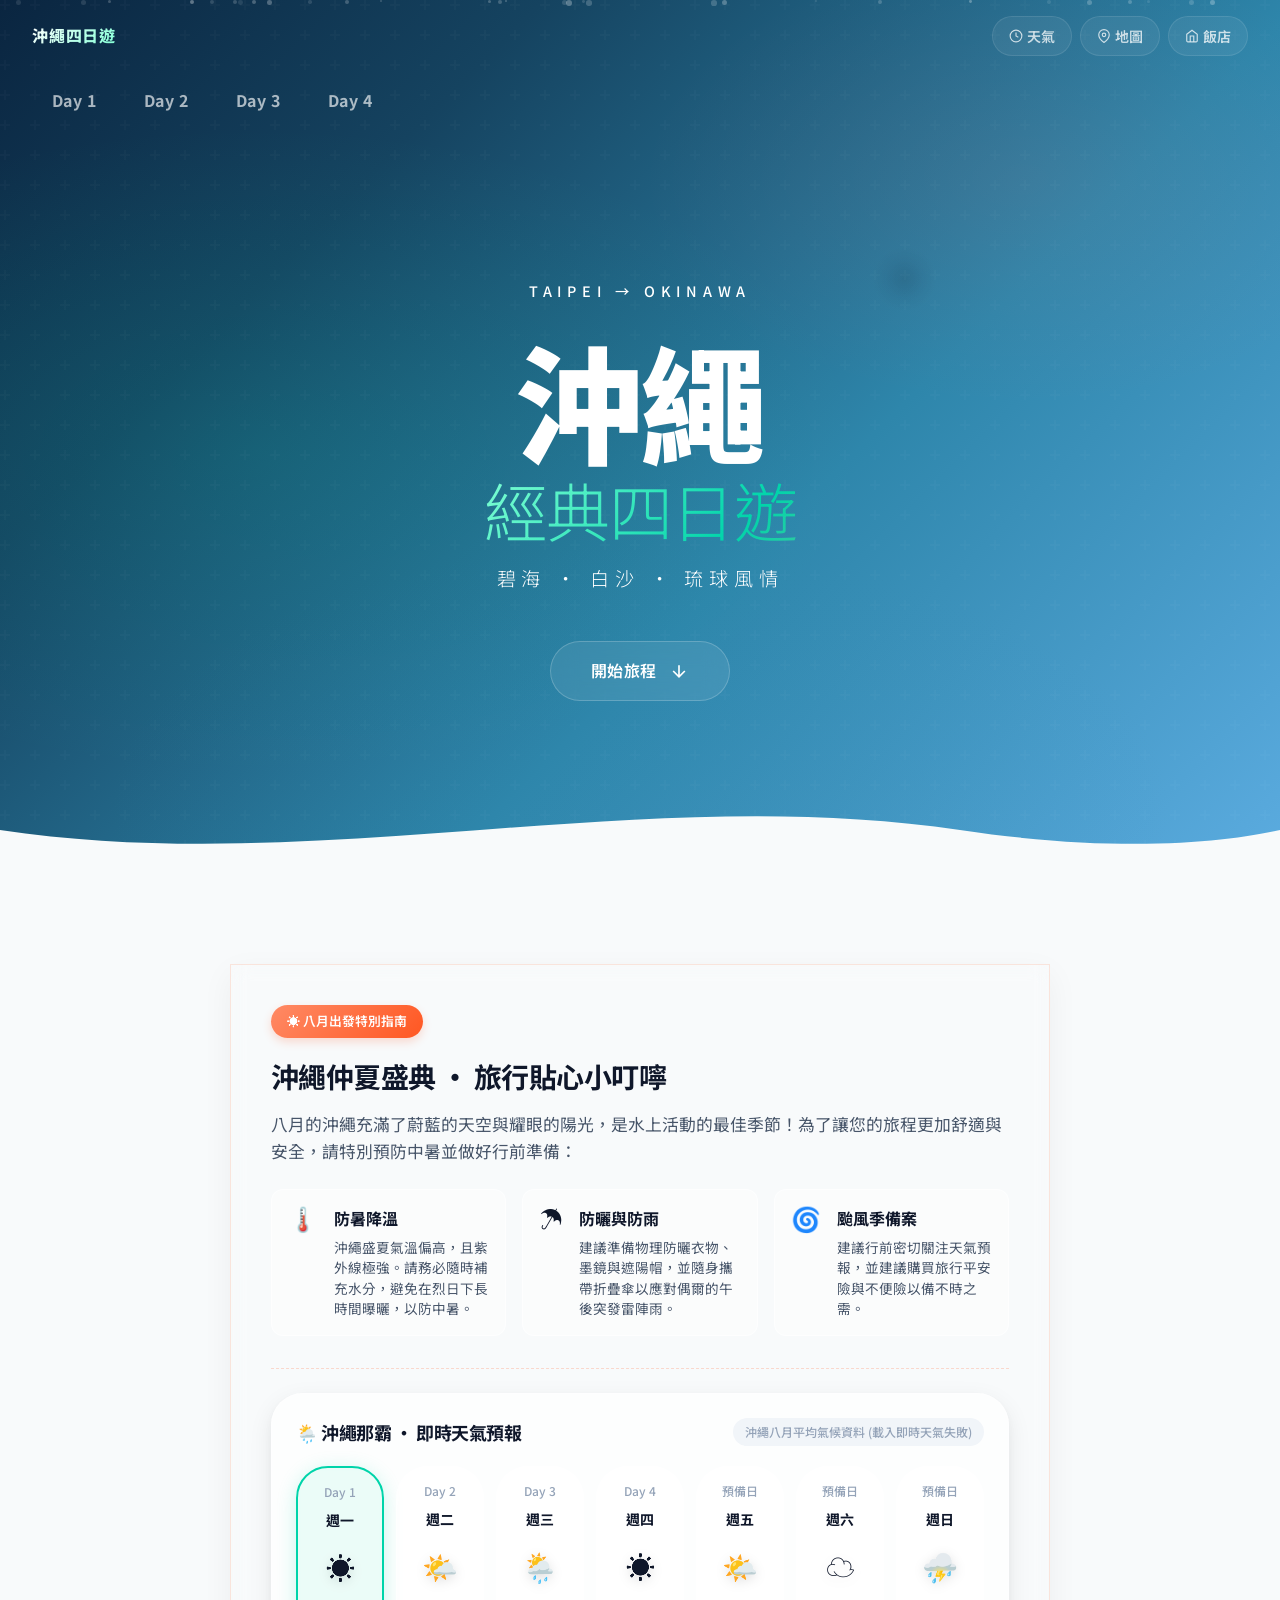
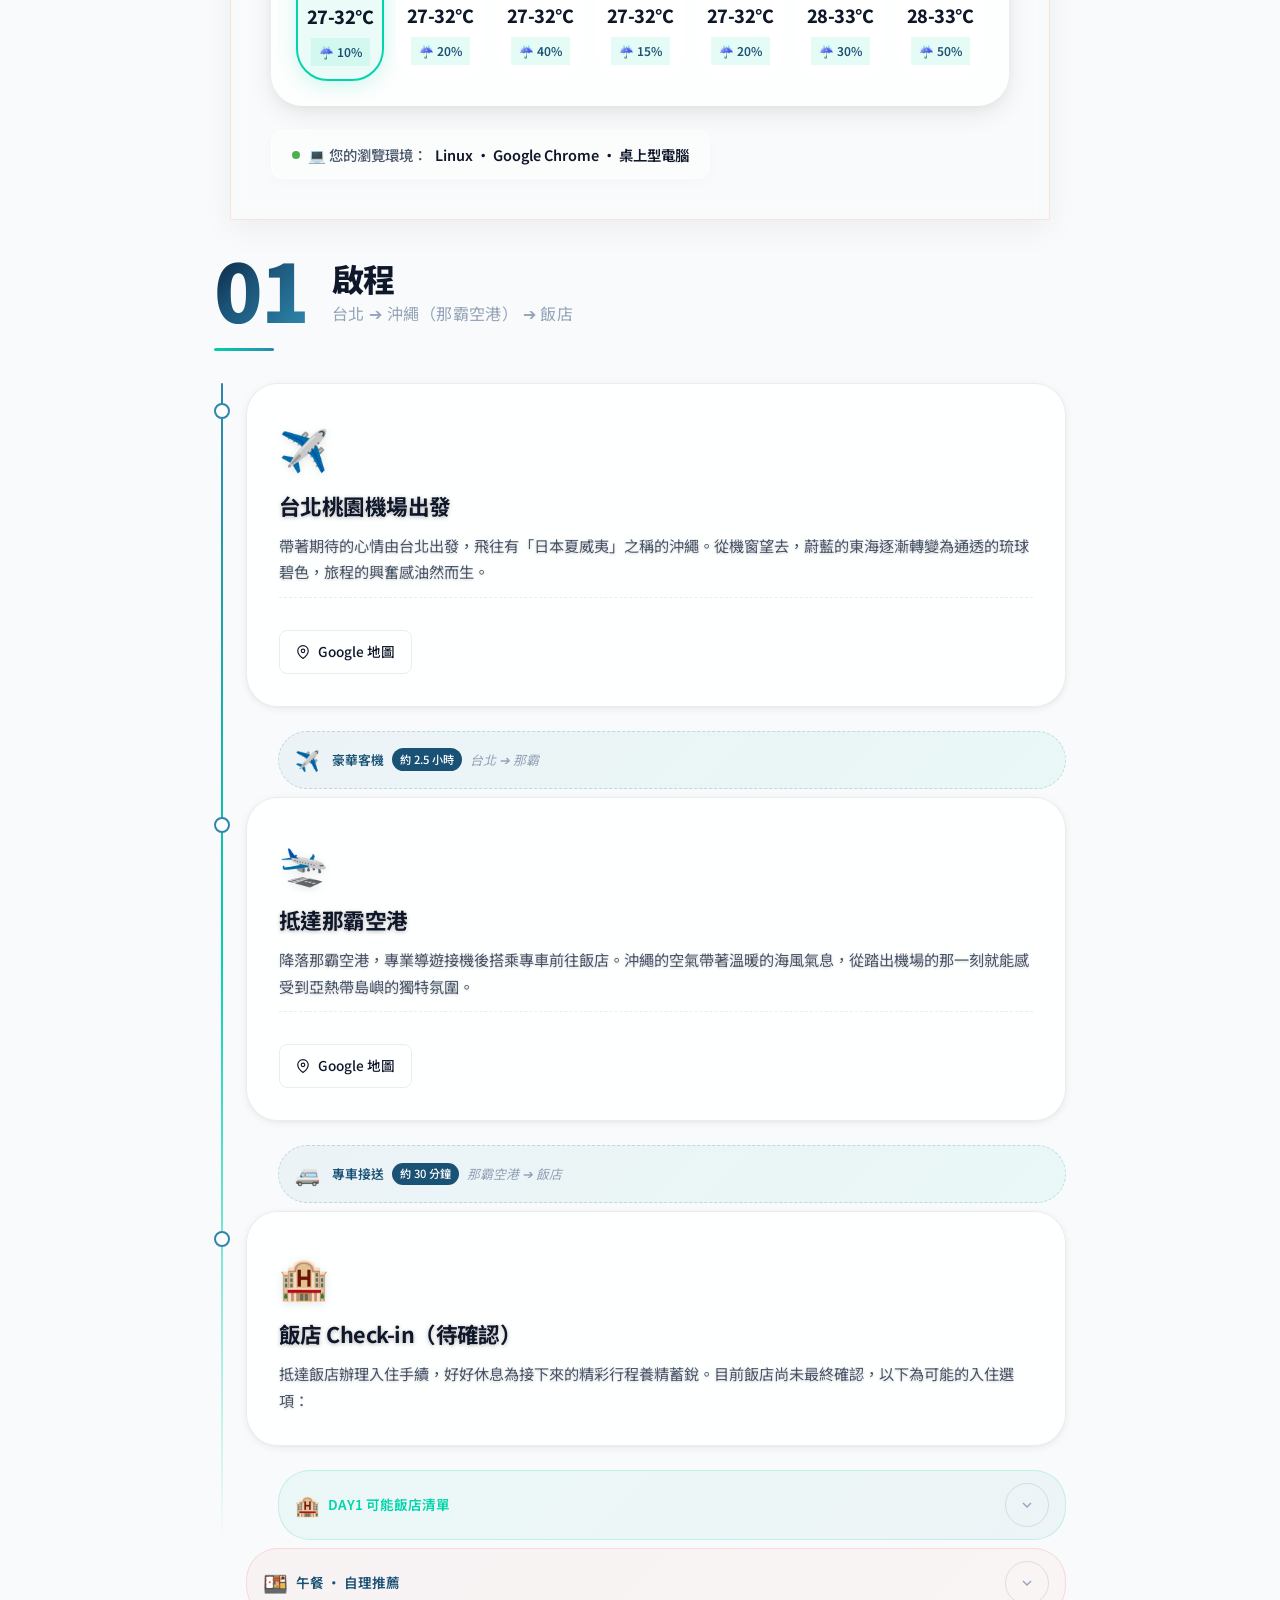
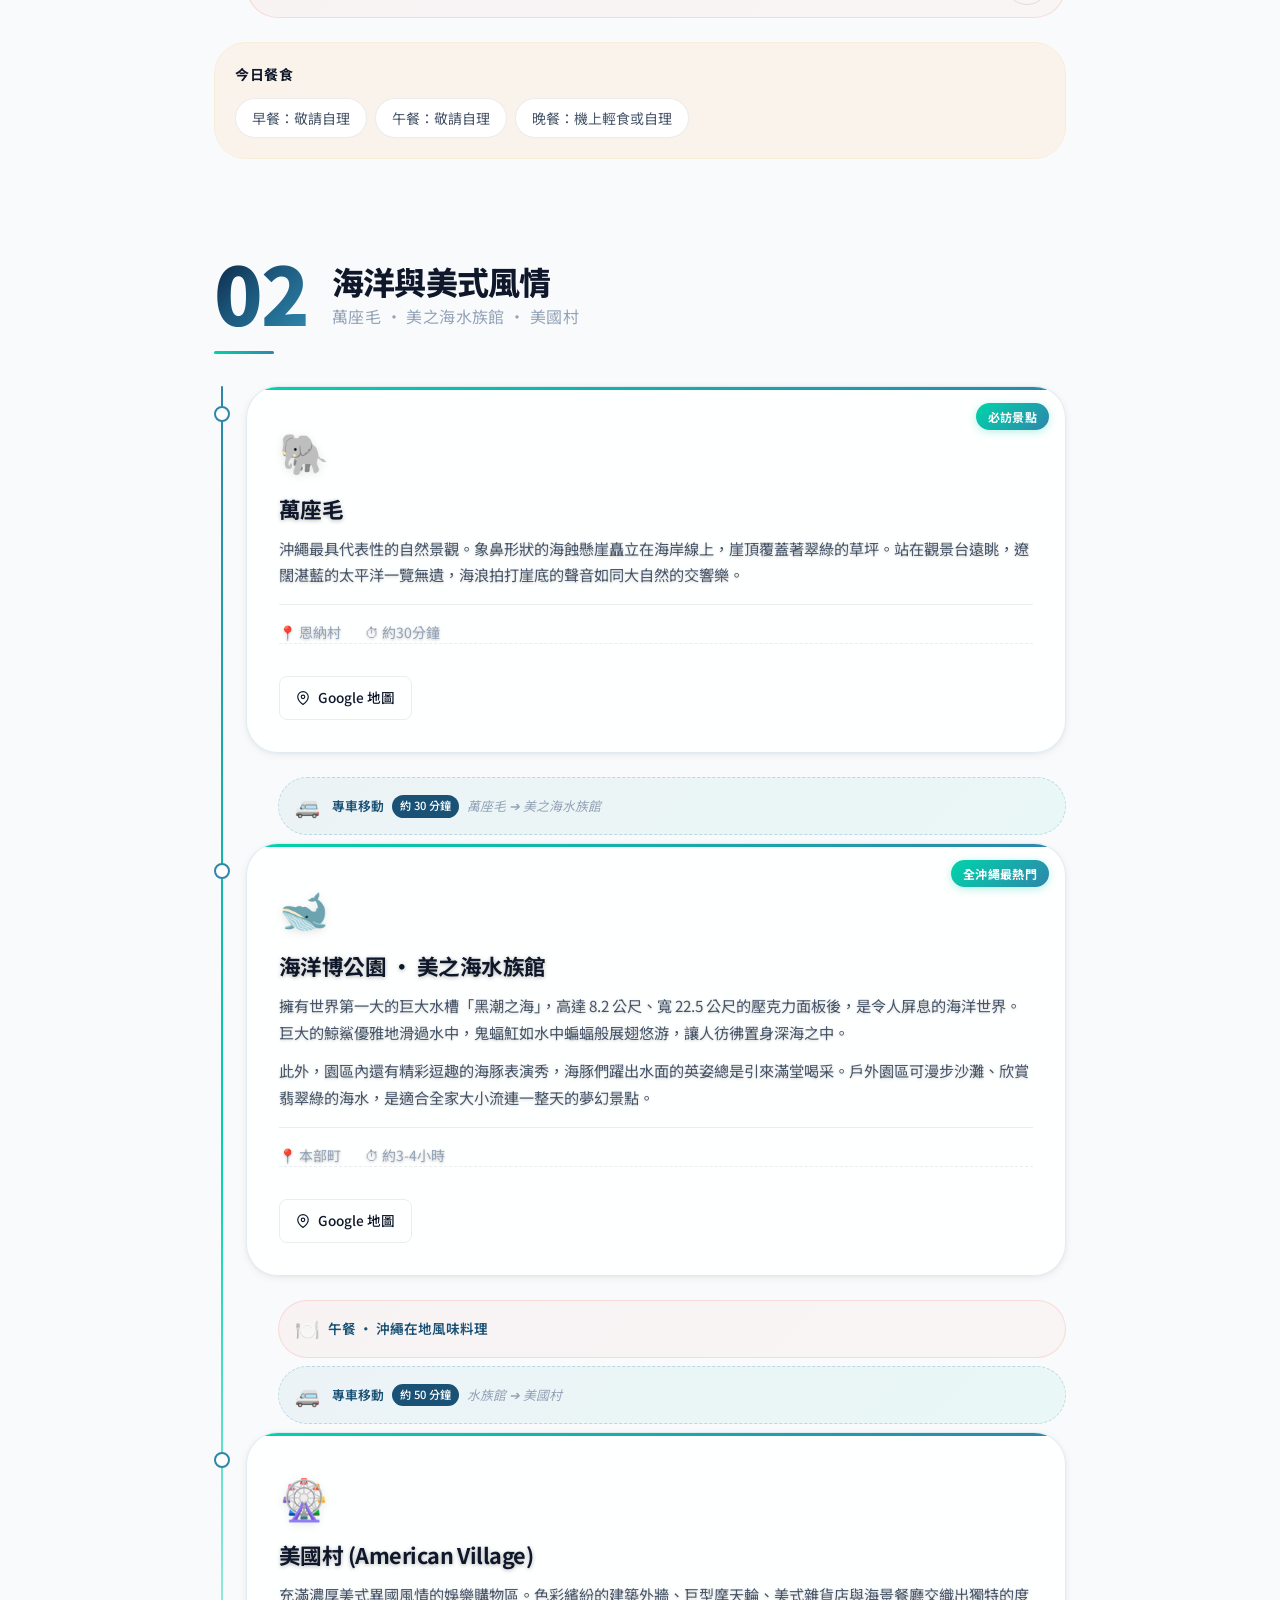
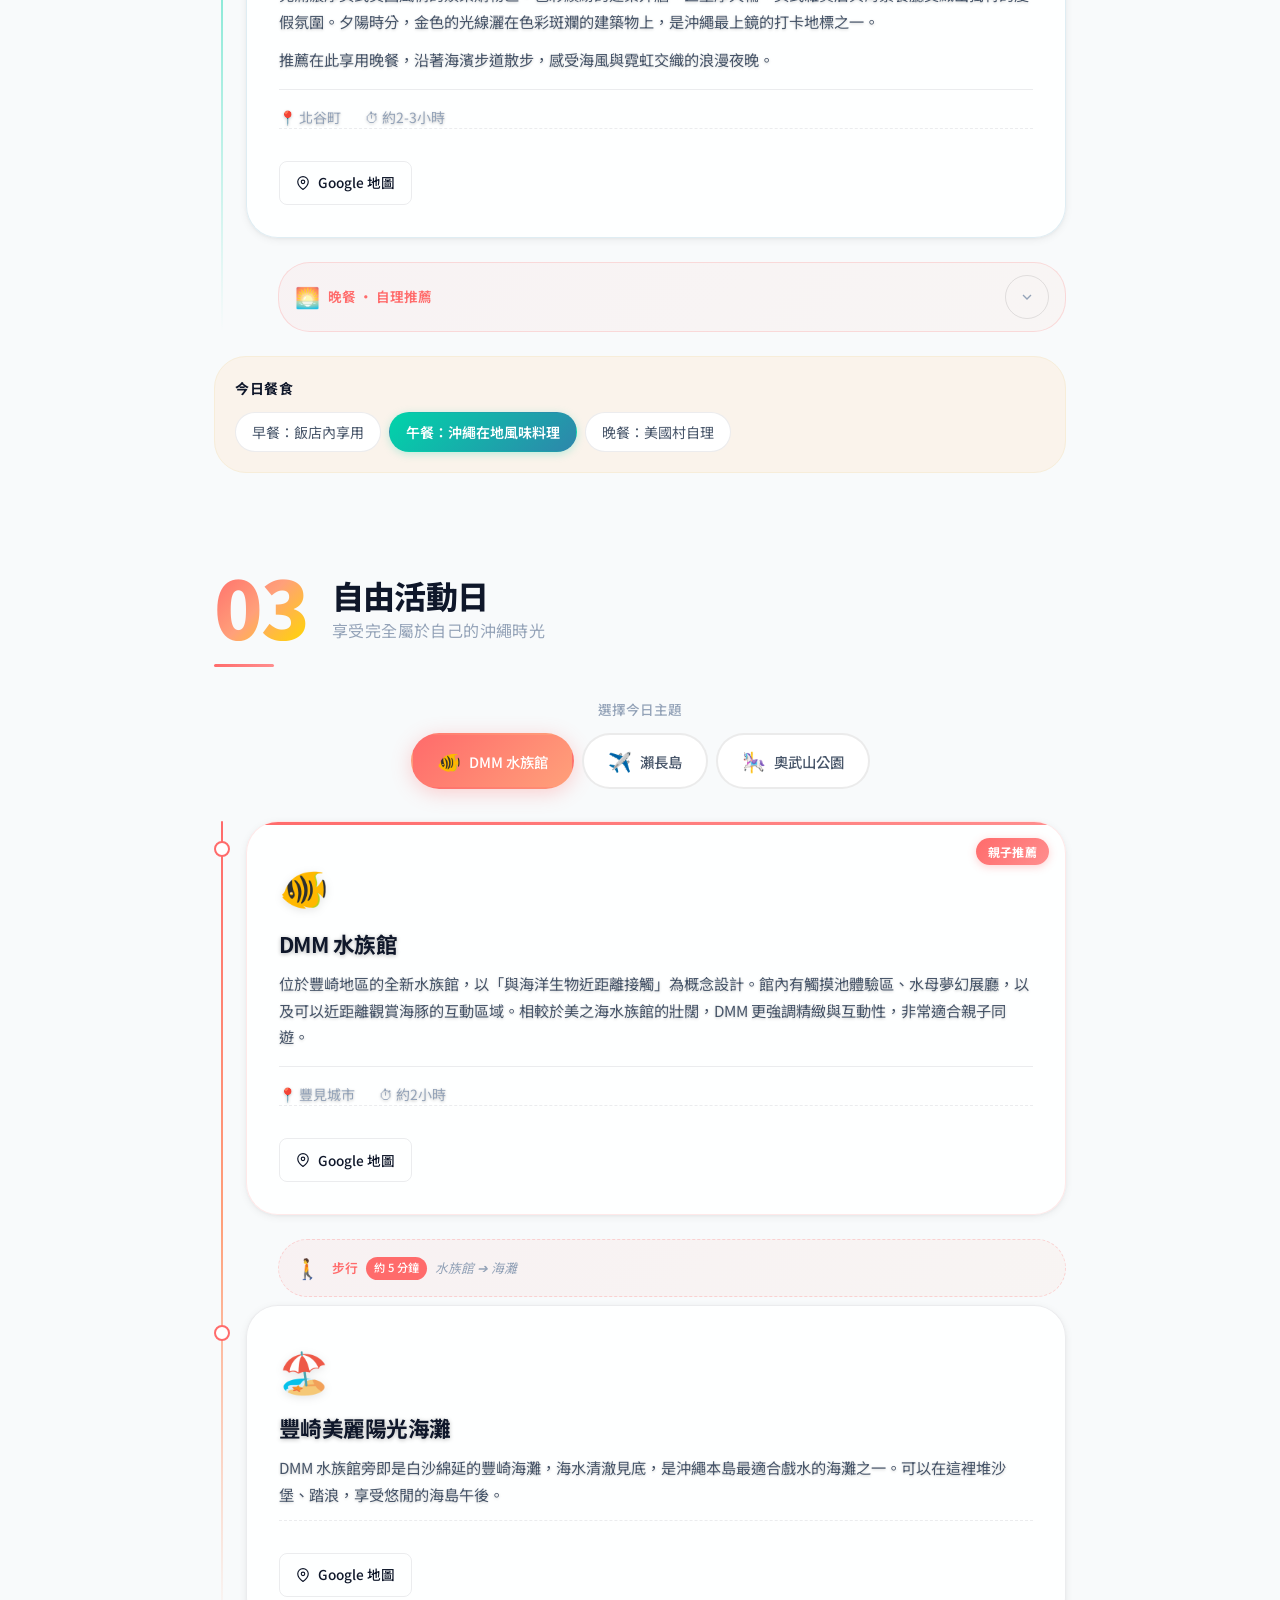
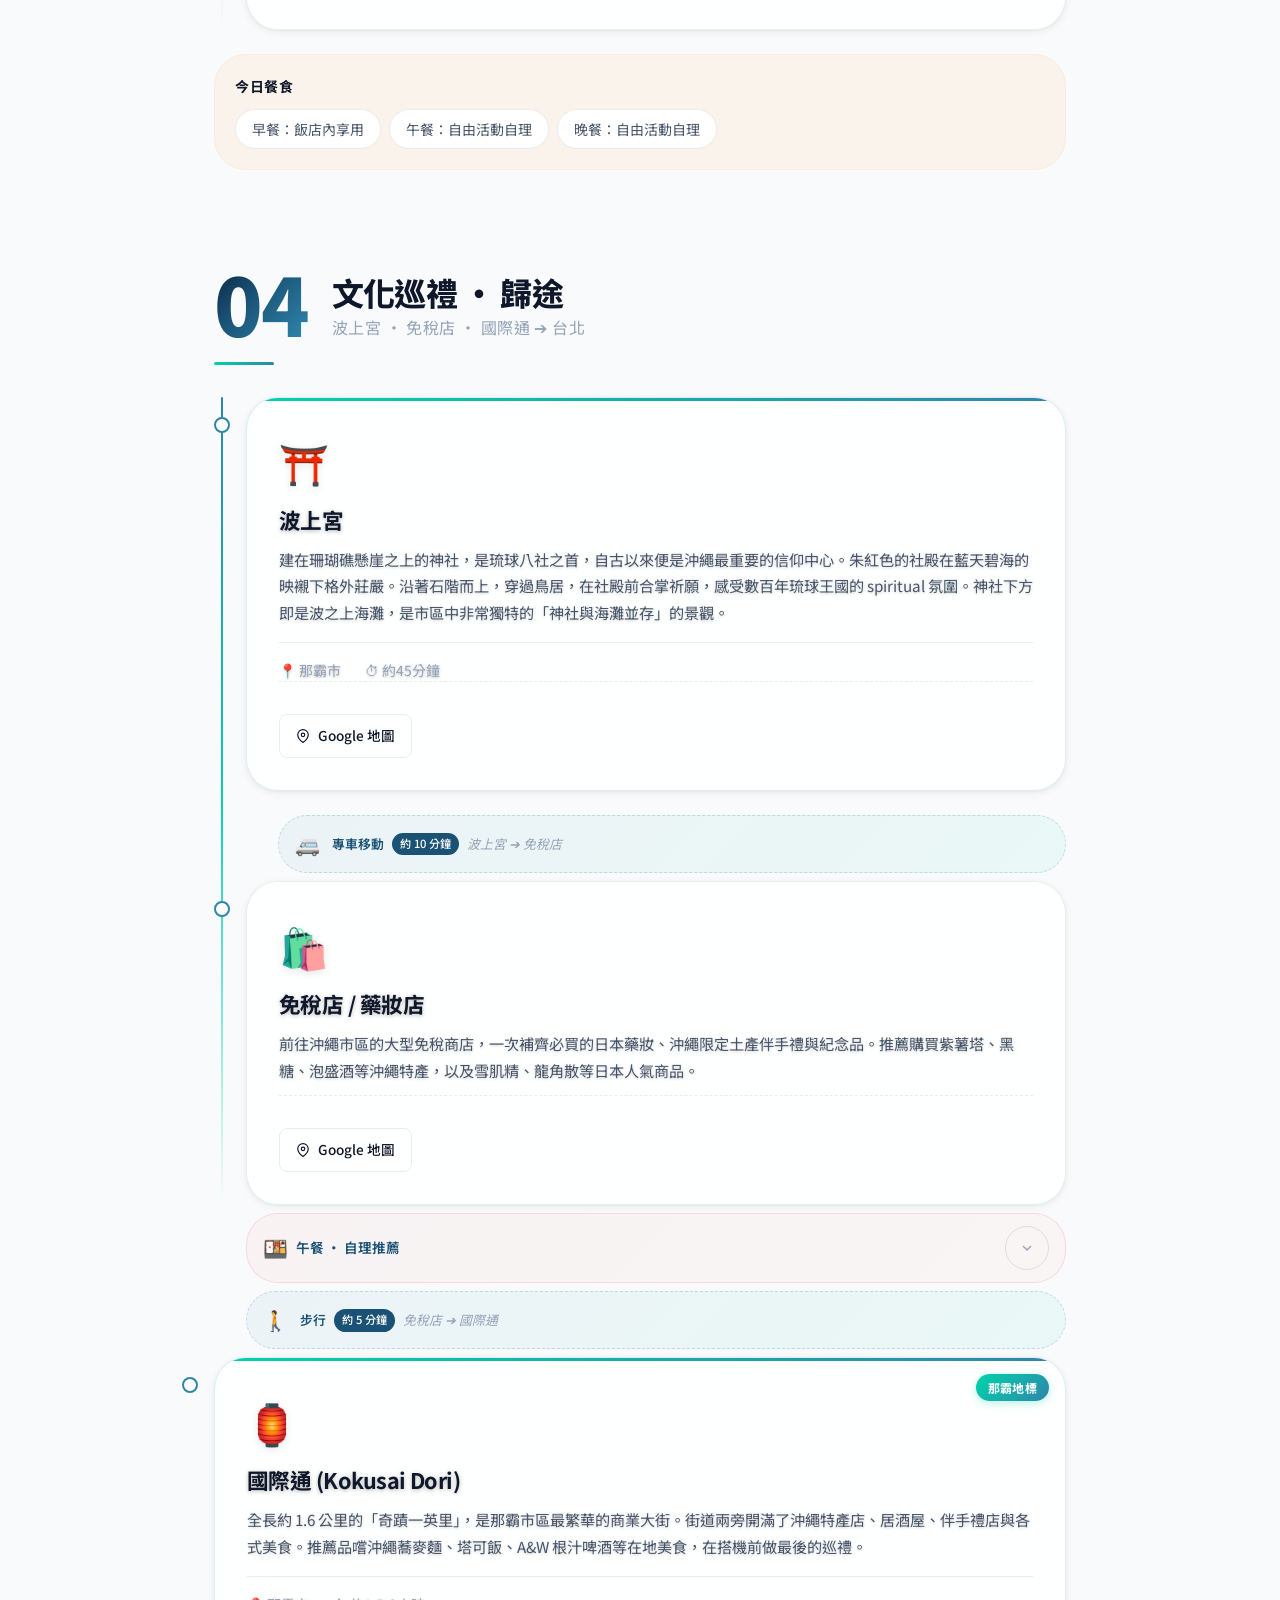
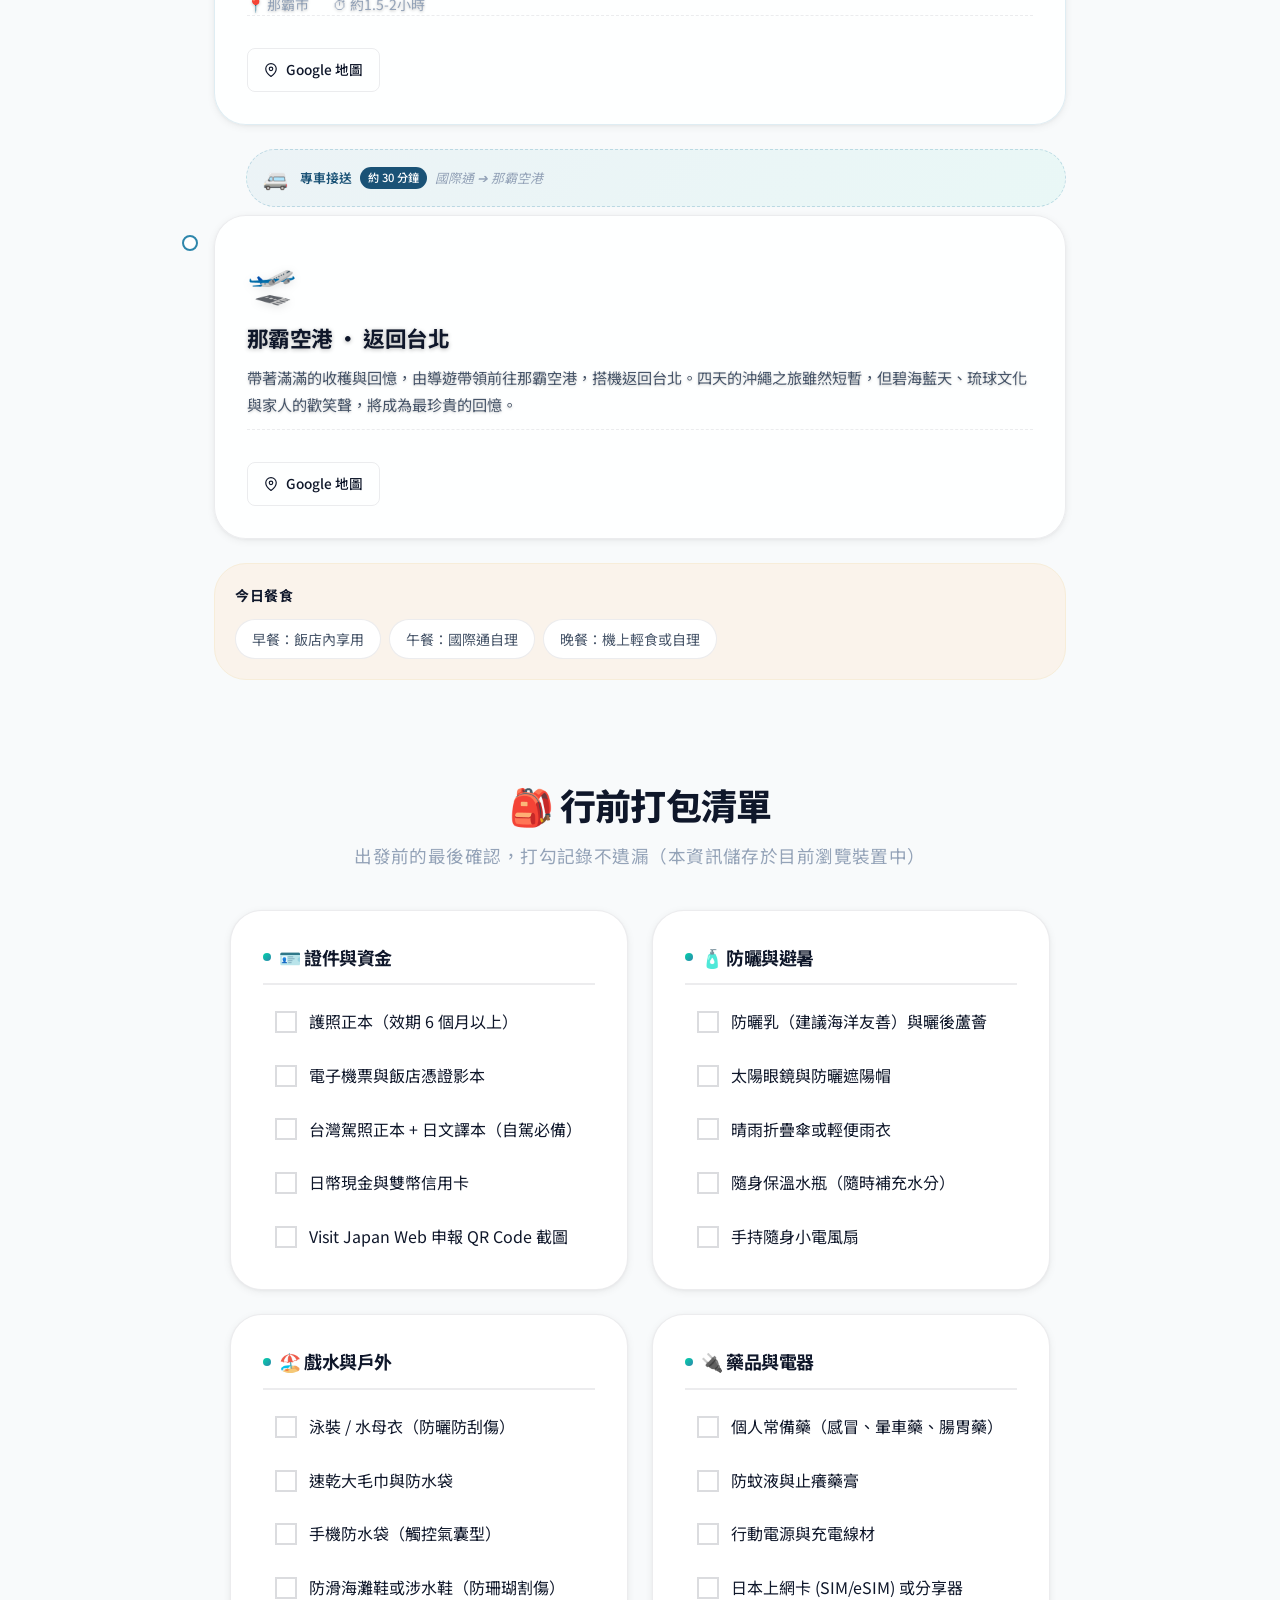
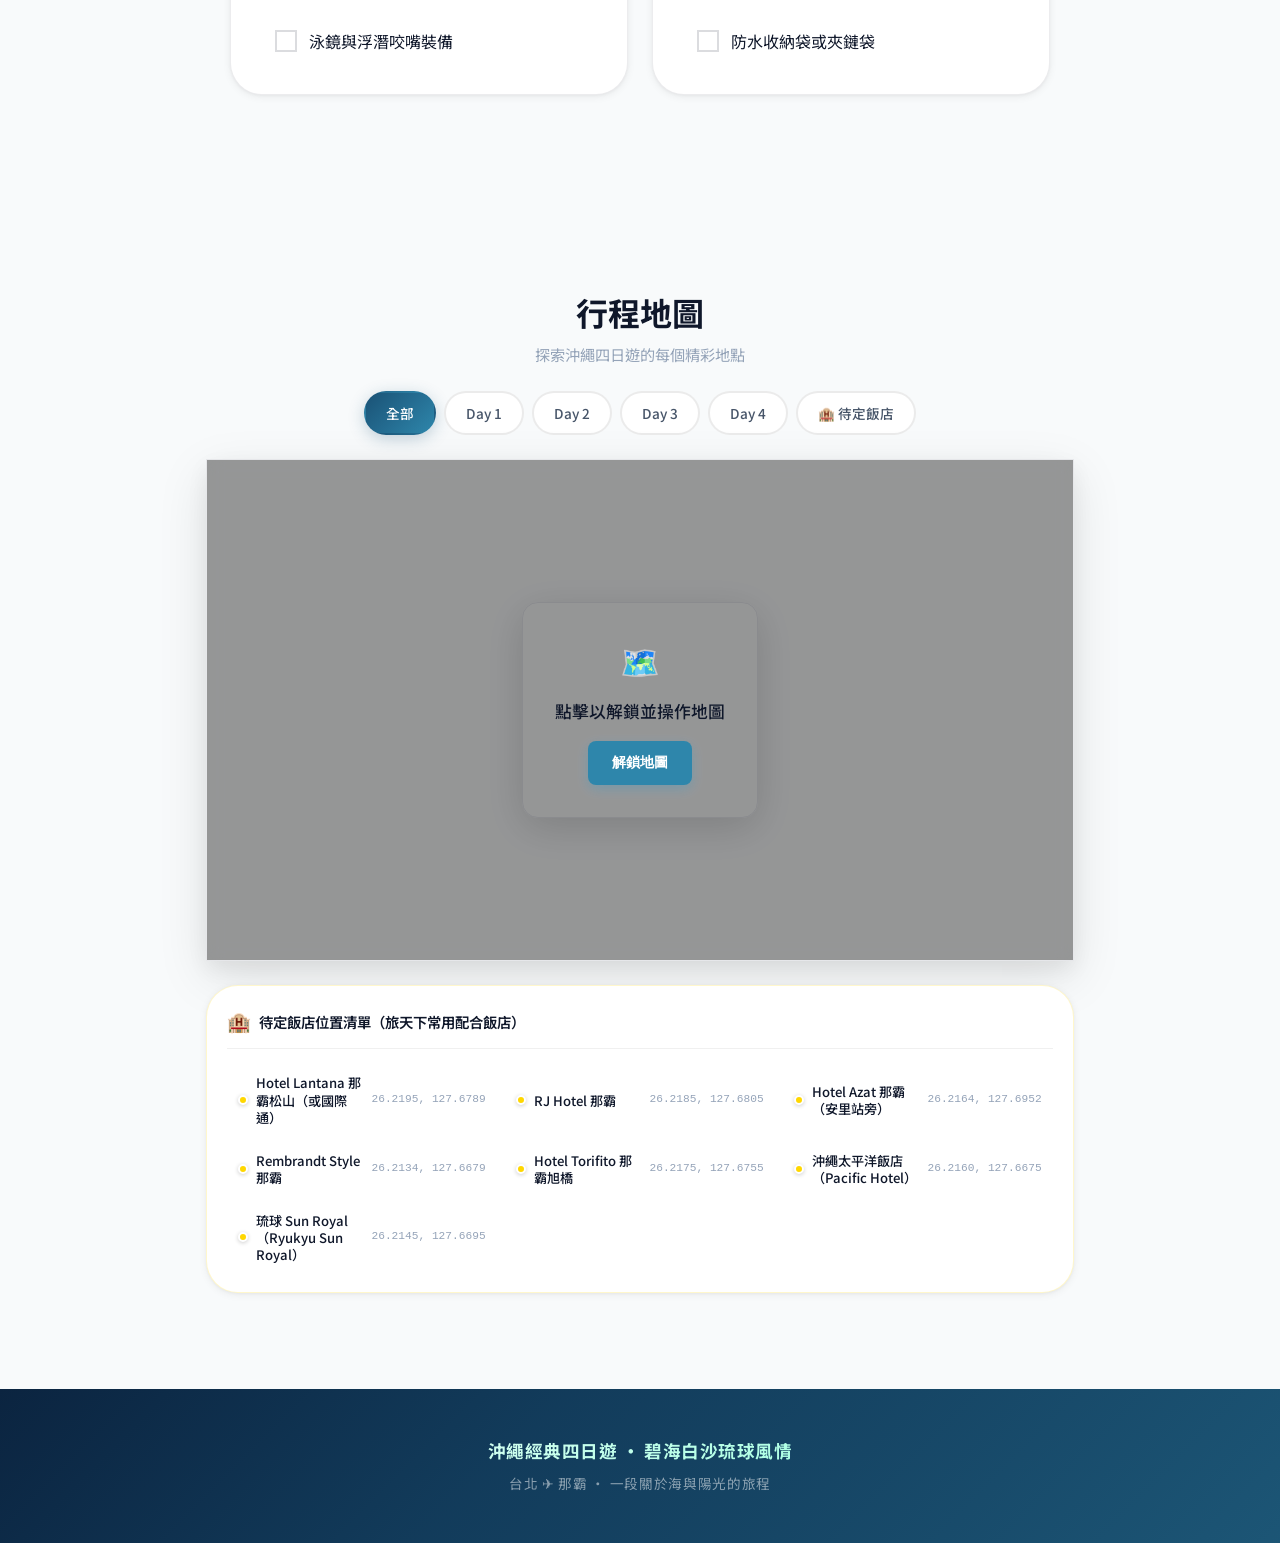
==== commit 8bbfc7be: "feat: Awwwards-level design system overhaul - Complete design tokens system (colors, spacing, typogr" ====
--- a/Travel/index.html
+++ b/Travel/index.html
@@ -13,6 +13,8 @@
 <body>
 
   <canvas class="ink-canvas" id="inkCanvas"></canvas>
+
+  <div class="scroll-progress" id="scrollProgress"></div>
 
   <nav class="nav" id="nav">
     <div class="nav-top">
--- a/Travel/styles.css
+++ b/Travel/styles.css
@@ -1,32 +1,197 @@
+/* ========================================
+   DESIGN TOKENS - Awwwards Level
+   ======================================== */
 :root {
-  --bg: #f0f4f8;
-  --bg-dark: #0a1628;
-  --ocean-deep: #0c2340;
-  --ocean-mid: #1a5276;
-  --ocean-light: #2e86ab;
-  --coral: #ff6b6b;
-  --coral-light: #ffa07a;
-  --turquoise: #00d4aa;
-  --turquoise-light: #7fffd4;
-  --sand: #f5e6d3;
-  --gold: #ffd700;
-  --text: #1a202c;
-  --text-light: #4a5568;
-  --text-muted: #718096;
-  --white: #ffffff;
-  --glass-bg: rgba(255, 255, 255, 0.7);
-  --glass-border: rgba(255, 255, 255, 0.3);
-  --shadow-sm: 0 2px 8px rgba(0, 0, 0, 0.08);
-  --shadow-md: 0 8px 24px rgba(0, 0, 0, 0.12);
-  --shadow-lg: 0 16px 48px rgba(0, 0, 0, 0.16);
-  --shadow-glow: 0 0 40px rgba(0, 212, 170, 0.3);
+  /* === COLOR PALETTE === */
+  /* Ocean gradient system */
+  --color-ocean-900: #041525;
+  --color-ocean-800: #0a2540;
+  --color-ocean-700: #0c2d4a;
+  --color-ocean-600: #154360;
+  --color-ocean-500: #1a5276;
+  --color-ocean-400: #2e86ab;
+  --color-ocean-300: #5dade2;
+  --color-ocean-200: #aed6f1;
+  --color-ocean-100: #d4e6f1;
+  --color-ocean-50: #eaf2f8;
+
+  /* Coral / sunset accents */
+  --color-coral-600: #e74c3c;
+  --color-coral-500: #ff6b6b;
+  --color-coral-400: #ff8e8e;
+  --color-coral-300: #ffa07a;
+  --color-coral-200: #ffc4b8;
+  --color-coral-100: #ffe8e4;
+
+  /* Turquoise / tropical */
+  --color-turquoise-500: #00d4aa;
+  --color-turquoise-400: #2ed8b8;
+  --color-turquoise-300: #7fffd4;
+  --color-turquoise-200: #b8f0e8;
+  --color-turquoise-100: #e0f7f2;
+
+  /* Sand / warm */
+  --color-sand-500: #f5e6d3;
+  --color-sand-400: #f7edd9;
+  --color-sand-300: #faf3eb;
+  --color-sand-200: #fdf8f3;
+
+  /* Gold */
+  --color-gold-500: #ffd700;
+  --color-gold-400: #ffe033;
+  --color-gold-300: #ffeb66;
+
+  /* Semantic colors */
+  --color-bg: #f8fafb;
+  --color-bg-elevated: #ffffff;
+  --color-bg-subtle: #f1f5f9;
+  --color-bg-dark: #0a1628;
+
+  --color-text-primary: #0f172a;
+  --color-text-secondary: #475569;
+  --color-text-tertiary: #94a3b8;
+  --color-text-inverse: #ffffff;
+
+  --color-border: rgba(15, 23, 42, 0.08);
+  --color-border-strong: rgba(15, 23, 42, 0.15);
+  --color-border-inverse: rgba(255, 255, 255, 0.15);
+
+  /* === GRADIENTS === */
+  --gradient-ocean: linear-gradient(135deg, #0c2340 0%, #1a5276 40%, #2e86ab 100%);
+  --gradient-ocean-vibrant: linear-gradient(135deg, #0a2540 0%, #154360 25%, #2e86ab 60%, #5dade2 100%);
+  --gradient-sunset: linear-gradient(135deg, #ff6b6b 0%, #ffa07a 50%, #ffd700 100%);
+  --gradient-tropical: linear-gradient(135deg, #00d4aa 0%, #2e86ab 100%);
+  --gradient-coral: linear-gradient(135deg, #ff6b6b 0%, #ff8e8e 100%);
+  --gradient-glass: linear-gradient(135deg, rgba(255,255,255,0.1) 0%, rgba(255,255,255,0.05) 100%);
+  --gradient-shimmer: linear-gradient(90deg, transparent 0%, rgba(255,255,255,0.4) 50%, transparent 100%);
+
+  /* === GLASS MORPHISM === */
+  --glass-bg: rgba(255, 255, 255, 0.72);
+  --glass-bg-dark: rgba(10, 22, 40, 0.75);
+  --glass-bg-subtle: rgba(255, 255, 255, 0.5);
+  --glass-border: rgba(255, 255, 255, 0.35);
+  --glass-border-dark: rgba(255, 255, 255, 0.12);
+  --glass-blur: blur(20px);
+  --glass-blur-lg: blur(40px);
+
+  /* === SHADOWS === */
+  --shadow-xs: 0 1px 2px rgba(0, 0, 0, 0.04);
+  --shadow-sm: 0 2px 8px rgba(0, 0, 0, 0.06), 0 1px 3px rgba(0, 0, 0, 0.04);
+  --shadow-md: 0 8px 24px rgba(0, 0, 0, 0.08), 0 4px 12px rgba(0, 0, 0, 0.04);
+  --shadow-lg: 0 16px 48px rgba(0, 0, 0, 0.1), 0 8px 20px rgba(0, 0, 0, 0.06);
+  --shadow-xl: 0 24px 64px rgba(0, 0, 0, 0.12), 0 12px 32px rgba(0, 0, 0, 0.08);
+  --shadow-glow: 0 0 40px rgba(0, 212, 170, 0.25);
+  --shadow-glow-coral: 0 0 40px rgba(255, 107, 107, 0.25);
+  --shadow-inner: inset 0 1px 3px rgba(0, 0, 0, 0.06);
+
+  /* === BORDER RADIUS === */
+  --radius-xs: 4px;
   --radius-sm: 8px;
-  --radius-md: 16px;
-  --radius-lg: 24px;
-  --radius-xl: 32px;
-  --transition: 0.4s cubic-bezier(0.4, 0, 0.2, 1);
-  --transition-slow: 0.8s cubic-bezier(0.4, 0, 0.2, 1);
-  --border-color: rgba(0, 0, 0, 0.08);
+  --radius-md: 12px;
+  --radius-lg: 16px;
+  --radius-xl: 24px;
+  --radius-2xl: 32px;
+  --radius-full: 9999px;
+
+  /* === SPACING SCALE (4px base) === */
+  --space-1: 0.25rem;   /* 4px */
+  --space-2: 0.5rem;    /* 8px */
+  --space-3: 0.75rem;   /* 12px */
+  --space-4: 1rem;      /* 16px */
+  --space-5: 1.25rem;   /* 20px */
+  --space-6: 1.5rem;    /* 24px */
+  --space-8: 2rem;      /* 32px */
+  --space-10: 2.5rem;   /* 40px */
+  --space-12: 3rem;     /* 48px */
+  --space-16: 4rem;     /* 64px */
+  --space-20: 5rem;     /* 80px */
+  --space-24: 6rem;     /* 96px */
+
+  /* === TYPOGRAPHY SCALE === */
+  --text-xs: 0.75rem;      /* 12px */
+  --text-sm: 0.875rem;     /* 14px */
+  --text-base: 1rem;       /* 16px */
+  --text-lg: 1.125rem;     /* 18px */
+  --text-xl: 1.25rem;      /* 20px */
+  --text-2xl: 1.5rem;      /* 24px */
+  --text-3xl: 1.875rem;    /* 30px */
+  --text-4xl: 2.25rem;     /* 36px */
+  --text-5xl: 3rem;        /* 48px */
+  --text-6xl: 3.75rem;     /* 60px */
+  --text-7xl: 4.5rem;      /* 72px */
+
+  --leading-tight: 1.15;
+  --leading-snug: 1.3;
+  --leading-normal: 1.6;
+  --leading-relaxed: 1.75;
+
+  --tracking-tight: -0.025em;
+  --tracking-normal: 0;
+  --tracking-wide: 0.025em;
+  --tracking-wider: 0.05em;
+  --tracking-widest: 0.1em;
+
+  /* === ANIMATION === */
+  --ease-out-expo: cubic-bezier(0.16, 1, 0.3, 1);
+  --ease-out-quart: cubic-bezier(0.25, 1, 0.5, 1);
+  --ease-in-out-quart: cubic-bezier(0.76, 0, 0.24, 1);
+  --ease-spring: cubic-bezier(0.34, 1.56, 0.64, 1);
+  --ease-smooth: cubic-bezier(0.4, 0, 0.2, 1);
+
+  --duration-fast: 150ms;
+  --duration-normal: 250ms;
+  --duration-slow: 400ms;
+  --duration-slower: 600ms;
+  --duration-slowest: 800ms;
+
+  --transition-fast: var(--duration-fast) var(--ease-out-expo);
+  --transition-normal: var(--duration-normal) var(--ease-out-expo);
+  --transition-slow: var(--duration-slow) var(--ease-out-expo);
+  --transition-slower: var(--duration-slower) var(--ease-out-expo);
+  --transition-slowest: var(--duration-slowest) var(--ease-out-expo);
+
+  /* === Z-INDEX SCALE === */
+  --z-base: 1;
+  --z-dropdown: 100;
+  --z-sticky: 200;
+  --z-overlay: 300;
+  --z-modal: 400;
+  --z-toast: 500;
+  --z-tooltip: 600;
+
+  /* === LAYOUT === */
+  --container-sm: 640px;
+  --container-md: 768px;
+  --container-lg: 900px;
+  --container-xl: 1200px;
+  --nav-height-mobile: 100px;
+  --nav-height-desktop: 80px;
+}
+
+/* === LEGACY ALIASES (for backward compatibility) === */
+:root {
+  --bg: var(--color-bg);
+  --bg-dark: var(--color-bg-dark);
+  --ocean-deep: var(--color-ocean-700);
+  --ocean-mid: var(--color-ocean-500);
+  --ocean-light: var(--color-ocean-400);
+  --coral: var(--color-coral-500);
+  --coral-light: var(--color-coral-300);
+  --turquoise: var(--color-turquoise-500);
+  --turquoise-light: var(--color-turquoise-300);
+  --sand: var(--color-sand-500);
+  --gold: var(--color-gold-500);
+  --text: var(--color-text-primary);
+  --text-light: var(--color-text-secondary);
+  --text-muted: var(--color-text-tertiary);
+  --white: var(--color-text-inverse);
+  --border-color: var(--color-border);
+  --transition: var(--transition-slow);
+  --transition-slow: var(--transition-slowest);
+  --radius-sm: var(--radius-sm);
+  --radius-md: var(--radius-lg);
+  --radius-lg: var(--radius-xl);
+  --radius-xl: var(--radius-2xl);
 }
 
 * {
@@ -37,16 +202,27 @@
 
 html {
   scroll-behavior: smooth;
-  scroll-padding-top: 60px;
+  scroll-padding-top: var(--nav-height-mobile);
+  -webkit-font-smoothing: antialiased;
+  -moz-osx-font-smoothing: grayscale;
+  text-rendering: optimizeLegibility;
 }
 
 body {
-  font-family: 'Noto Sans TC', 'Zen Maru Gothic', sans-serif;
-  background: var(--bg);
-  color: var(--text);
-  line-height: 1.7;
+  font-family: 'Noto Sans TC', 'Zen Maru Gothic', -apple-system, BlinkMacSystemFont, sans-serif;
+  background: var(--color-bg);
+  color: var(--color-text-primary);
+  line-height: var(--leading-normal);
+  font-size: var(--text-base);
   overflow-x: hidden;
   -webkit-font-smoothing: antialiased;
+  -moz-osx-font-smoothing: grayscale;
+}
+
+@media (min-width: 768px) {
+  html {
+    scroll-padding-top: var(--nav-height-desktop);
+  }
 }
 
 /* ===== INK CANVAS ===== */
@@ -615,95 +791,132 @@
   border-color: rgba(255, 215, 0, 0.35);
 }
 
-/* ===== NAVIGATION (Mobile-First) ===== */
+/* ===== NAVIGATION (Awwwards Level) ===== */
 .nav {
   position: fixed;
   top: 0;
   left: 0;
   right: 0;
-  z-index: 1000;
-  padding: 0;
-  transition: var(--transition);
+  z-index: var(--z-sticky);
+  transition: var(--transition-slow);
   background: transparent;
 }
 
-.nav.scrolled {
-  background: rgba(10, 22, 40, 0.95);
-  backdrop-filter: blur(20px);
-  -webkit-backdrop-filter: blur(20px);
-  box-shadow: 0 4px 30px rgba(0, 0, 0, 0.2);
+.nav::before {
+  content: '';
+  position: absolute;
+  inset: 0;
+  background: var(--glass-bg-dark);
+  backdrop-filter: var(--glass-blur);
+  -webkit-backdrop-filter: var(--glass-blur);
+  opacity: 0;
+  transition: opacity var(--transition-slow);
+  border-bottom: 1px solid transparent;
+}
+
+.nav.scrolled::before {
+  opacity: 1;
+  border-bottom-color: var(--glass-border-dark);
 }
 
 .nav-top {
+  position: relative;
   display: flex;
   align-items: center;
-  gap: 0.5rem;
-  padding: 0.5rem 0.75rem;
-  background: rgba(10, 22, 40, 0.6);
-  backdrop-filter: blur(10px);
-  -webkit-backdrop-filter: blur(10px);
+  gap: var(--space-3);
+  padding: var(--space-3) var(--space-4);
 }
 
 .nav.scrolled .nav-top {
-  padding: 0.4rem 0.75rem;
+  padding: var(--space-2) var(--space-4);
 }
 
 .nav-brand {
-  font-size: 0.9rem;
-  font-weight: 700;
-  color: var(--white);
-  letter-spacing: 0.05em;
+  font-size: var(--text-sm);
+  font-weight: 800;
+  color: var(--color-text-inverse);
+  letter-spacing: var(--tracking-wider);
   white-space: nowrap;
   flex-shrink: 0;
+  text-transform: uppercase;
+  background: linear-gradient(135deg, #fff 0%, var(--color-turquoise-300) 100%);
+  -webkit-background-clip: text;
+  -webkit-text-fill-color: transparent;
+  background-clip: text;
 }
 
 .nav-quick-links {
   display: flex;
-  gap: 0.4rem;
+  gap: var(--space-2);
   margin-left: auto;
 }
 
 .nav-quick-btn {
+  position: relative;
   display: flex;
   align-items: center;
-  gap: 0.3rem;
-  padding: 0.35rem 0.6rem;
-  background: rgba(255, 255, 255, 0.1);
-  border: 1px solid rgba(255, 255, 255, 0.15);
-  border-radius: 50px;
-  color: rgba(255, 255, 255, 0.85);
+  gap: var(--space-1);
+  padding: var(--space-1) var(--space-3);
+  background: rgba(255, 255, 255, 0.06);
+  border: 1px solid rgba(255, 255, 255, 0.1);
+  border-radius: var(--radius-full);
+  color: rgba(255, 255, 255, 0.75);
   text-decoration: none;
-  font-size: 0.75rem;
-  font-weight: 500;
-  transition: var(--transition);
-  min-height: 36px;
+  font-size: var(--text-xs);
+  font-weight: 600;
+  transition: var(--transition-normal);
+  min-height: 32px;
   white-space: nowrap;
-}
-
+  overflow: hidden;
+}
+
+.nav-quick-btn::before {
+  content: '';
+  position: absolute;
+  inset: 0;
+  background: var(--gradient-tropical);
+  opacity: 0;
+  transition: opacity var(--transition-normal);
+  border-radius: inherit;
+}
+
+.nav-quick-btn:hover::before,
+.nav-quick-btn:active::before,
+.nav-quick-btn.active::before {
+  opacity: 1;
+}
+
+.nav-quick-btn:hover,
 .nav-quick-btn:active,
 .nav-quick-btn.active {
-  background: rgba(0, 212, 170, 0.25);
-  border-color: var(--turquoise);
-  color: var(--white);
+  color: var(--color-text-inverse);
+  border-color: transparent;
+  transform: translateY(-1px);
+  box-shadow: 0 4px 12px rgba(0, 212, 170, 0.3);
 }
 
 .nav-quick-btn svg {
   width: 14px;
   height: 14px;
   flex-shrink: 0;
+  position: relative;
+  z-index: 1;
+}
+
+.nav-quick-btn span {
+  position: relative;
+  z-index: 1;
 }
 
 .nav-links {
+  position: relative;
   display: flex;
   overflow-x: auto;
   scrollbar-width: none;
   -webkit-overflow-scrolling: touch;
-  gap: 0.25rem;
-  padding: 0.4rem 0.75rem;
+  gap: var(--space-1);
+  padding: var(--space-2) var(--space-4) var(--space-3);
   list-style: none;
-  background: rgba(10, 22, 40, 0.6);
-  backdrop-filter: blur(10px);
-  -webkit-backdrop-filter: blur(10px);
 }
 
 .nav-links::-webkit-scrollbar {
@@ -711,48 +924,81 @@
 }
 
 .nav-links a {
+  position: relative;
   flex-shrink: 0;
-  color: rgba(255, 255, 255, 0.8);
+  color: rgba(255, 255, 255, 0.65);
   text-decoration: none;
-  padding: 0.4rem 0.85rem;
-  border-radius: var(--radius-sm);
-  font-size: 0.85rem;
-  font-weight: 600;
-  transition: var(--transition);
+  padding: var(--space-2) var(--space-4);
+  border-radius: var(--radius-md);
+  font-size: var(--text-sm);
+  font-weight: 700;
+  transition: var(--transition-normal);
   white-space: nowrap;
-  min-height: 40px;
+  min-height: 36px;
   display: flex;
   align-items: center;
   justify-content: center;
+  letter-spacing: var(--tracking-wide);
+}
+
+.nav-links a::before {
+  content: '';
+  position: absolute;
+  inset: 0;
+  background: rgba(255, 255, 255, 0.08);
+  border-radius: inherit;
+  opacity: 0;
+  transform: scale(0.9);
+  transition: var(--transition-normal);
+}
+
+.nav-links a:hover::before,
+.nav-links a:active::before {
+  opacity: 1;
+  transform: scale(1);
 }
 
 .nav-links a:active,
 .nav-links a.active {
-  color: var(--white);
-  background: rgba(255, 255, 255, 0.15);
+  color: var(--color-text-inverse);
 }
 
 .nav-links a.active::after {
   content: '';
   position: absolute;
-  bottom: 4px;
+  bottom: var(--space-1);
   left: 50%;
   transform: translateX(-50%);
-  width: 16px;
+  width: 20px;
   height: 3px;
-  background: var(--turquoise);
-  border-radius: 2px;
-}
-
-/* ===== HERO ===== */
+  background: var(--gradient-tropical);
+  border-radius: var(--radius-full);
+  box-shadow: 0 0 8px rgba(0, 212, 170, 0.5);
+}
+
+/* Nav active indicator slide animation */
+.nav-indicator {
+  position: absolute;
+  bottom: var(--space-3);
+  height: 3px;
+  background: var(--gradient-tropical);
+  border-radius: var(--radius-full);
+  box-shadow: 0 0 8px rgba(0, 212, 170, 0.5);
+  transition: left var(--transition-slow), width var(--transition-slow);
+  pointer-events: none;
+}
+
+/* ===== HERO (Awwwards Level) ===== */
 .hero {
   position: relative;
   min-height: 100vh;
+  min-height: 100dvh;
   display: flex;
   align-items: center;
   justify-content: center;
-  background: linear-gradient(135deg, var(--ocean-deep) 0%, var(--ocean-mid) 40%, var(--ocean-light) 100%);
+  background: var(--gradient-ocean-vibrant);
   overflow: hidden;
+  padding-top: var(--nav-height-mobile);
 }
 
 .hero::before {
@@ -760,36 +1006,41 @@
   position: absolute;
   inset: 0;
   background:
-    radial-gradient(ellipse at 20% 50%, rgba(0, 212, 170, 0.15) 0%, transparent 50%),
-    radial-gradient(ellipse at 80% 20%, rgba(255, 107, 107, 0.1) 0%, transparent 40%),
-    radial-gradient(ellipse at 50% 80%, rgba(46, 134, 171, 0.2) 0%, transparent 50%);
-  animation: heroGlow 8s ease-in-out infinite alternate;
+    radial-gradient(ellipse 80% 60% at 20% 50%, rgba(0, 212, 170, 0.12) 0%, transparent 60%),
+    radial-gradient(ellipse 60% 50% at 80% 20%, rgba(255, 107, 107, 0.08) 0%, transparent 50%),
+    radial-gradient(ellipse 70% 50% at 50% 90%, rgba(46, 134, 171, 0.15) 0%, transparent 60%);
+  animation: heroGlow 10s ease-in-out infinite alternate;
+  pointer-events: none;
 }
 
 @keyframes heroGlow {
-  0% { opacity: 0.7; }
-  100% { opacity: 1; }
+  0% { opacity: 0.8; transform: scale(1) rotate(0deg); }
+  50% { opacity: 1; transform: scale(1.05) rotate(1deg); }
+  100% { opacity: 0.9; transform: scale(1) rotate(-1deg); }
 }
 
 .hero-overlay {
   position: absolute;
   inset: 0;
-  background: url("data:image/svg+xml,%3Csvg width='60' height='60' viewBox='0 0 60 60' xmlns='http://www.w3.org/2000/svg'%3E%3Cg fill='none' fill-rule='evenodd'%3E%3Cg fill='%23ffffff' fill-opacity='0.03'%3E%3Cpath d='M36 34v-4h-2v4h-4v2h4v4h2v-4h4v-2h-4zm0-30V0h-2v4h-4v2h4v4h2V6h4V4h-4zM6 34v-4H4v4H0v2h4v4h2v-4h4v-2H6zM6 4V0H4v4H0v2h4v4h2V6h4V4H6z'/%3E%3C/g%3E%3C/g%3E%3C/svg%3E");
+  background: url("data:image/svg+xml,%3Csvg width='60' height='60' viewBox='0 0 60 60' xmlns='http://www.w3.org/2000/svg'%3E%3Cg fill='none' fill-rule='evenodd'%3E%3Cg fill='%23ffffff' fill-opacity='0.02'%3E%3Cpath d='M36 34v-4h-2v4h-4v2h4v4h2v-4h4v-2h-4zm0-30V0h-2v4h-4v2h4v4h2V6h4V4h-4zM6 34v-4H4v4H0v2h4v4h2v-4h4v-2H6zM6 4V0H4v4H0v2h4v4h2V6h4V4H6z'/%3E%3C/g%3E%3C/g%3E%3C/svg%3E");
+  pointer-events: none;
 }
 
 .hero-particles {
   position: absolute;
   inset: 0;
   pointer-events: none;
+  overflow: hidden;
 }
 
 .hero-particles .particle {
   position: absolute;
-  width: 4px;
-  height: 4px;
-  background: rgba(255, 255, 255, 0.6);
+  width: 3px;
+  height: 3px;
+  background: rgba(255, 255, 255, 0.5);
   border-radius: 50%;
   animation: float linear infinite;
+  will-change: transform, opacity;
 }
 
 @keyframes float {
@@ -812,83 +1063,119 @@
 .hero-content {
   position: relative;
   text-align: center;
-  color: var(--white);
-  padding: 1.5rem;
+  color: var(--color-text-inverse);
+  padding: var(--space-6) var(--space-4);
   z-index: 2;
+  max-width: 800px;
 }
 
 .hero-sub {
-  font-size: 0.75rem;
-  letter-spacing: 0.3em;
+  font-size: var(--text-xs);
+  letter-spacing: var(--tracking-widest);
   text-transform: uppercase;
-  opacity: 0.7;
-  margin-bottom: 1rem;
-  animation: fadeInUp 1s ease-out 0.2s both;
+  opacity: 0.6;
+  margin-bottom: var(--space-4);
+  font-weight: 500;
+  animation: heroReveal 1.2s var(--ease-out-expo) 0.3s both;
 }
 
 .hero-title {
-  margin-bottom: 1rem;
+  margin-bottom: var(--space-4);
+  overflow: hidden;
 }
 
 .hero-title-line {
   display: block;
-  font-size: clamp(2.5rem, 12vw, 7rem);
+  font-size: clamp(3rem, 14vw, 8rem);
   font-weight: 900;
-  line-height: 1.1;
-  letter-spacing: -0.02em;
-  animation: fadeInUp 1s ease-out 0.4s both;
+  line-height: var(--leading-tight);
+  letter-spacing: var(--tracking-tight);
+  animation: heroReveal 1.2s var(--ease-out-expo) 0.5s both;
 }
 
 .hero-title-line.accent {
-  font-size: clamp(1.25rem, 6vw, 3.5rem);
+  font-size: clamp(1.5rem, 7vw, 4rem);
   font-weight: 300;
-  background: linear-gradient(135deg, var(--turquoise-light), var(--turquoise), var(--coral-light));
+  background: linear-gradient(135deg, var(--color-turquoise-300) 0%, var(--color-turquoise-500) 40%, var(--color-coral-300) 100%);
   -webkit-background-clip: text;
   -webkit-text-fill-color: transparent;
   background-clip: text;
-  animation: fadeInUp 1s ease-out 0.6s both;
+  animation: heroReveal 1.2s var(--ease-out-expo) 0.7s both;
+  background-size: 200% 200%;
+  animation: heroReveal 1.2s var(--ease-out-expo) 0.7s both, gradientShift 6s ease-in-out infinite 2s;
+}
+
+@keyframes gradientShift {
+  0%, 100% { background-position: 0% 50%; }
+  50% { background-position: 100% 50%; }
 }
 
 .hero-desc {
-  font-size: 1rem;
-  opacity: 0.8;
-  letter-spacing: 0.2em;
-  margin-bottom: 2rem;
-  animation: fadeInUp 1s ease-out 0.8s both;
+  font-size: var(--text-lg);
+  opacity: 0.7;
+  letter-spacing: var(--tracking-wider);
+  margin-bottom: var(--space-8);
+  font-weight: 300;
+  animation: heroReveal 1.2s var(--ease-out-expo) 0.9s both;
 }
 
 .hero-cta {
+  position: relative;
   display: inline-flex;
   align-items: center;
-  gap: 0.75rem;
-  padding: 0.85rem 2rem;
-  background: rgba(255, 255, 255, 0.1);
-  border: 1px solid rgba(255, 255, 255, 0.3);
-  border-radius: 50px;
-  color: var(--white);
+  gap: var(--space-3);
+  padding: var(--space-4) var(--space-8);
+  background: rgba(255, 255, 255, 0.08);
+  border: 1px solid rgba(255, 255, 255, 0.2);
+  border-radius: var(--radius-full);
+  color: var(--color-text-inverse);
   text-decoration: none;
-  font-weight: 500;
-  font-size: 0.9rem;
-  backdrop-filter: blur(10px);
-  transition: var(--transition);
-  animation: fadeInUp 1s ease-out 1s both;
-  min-height: 44px;
-}
-
+  font-weight: 600;
+  font-size: var(--text-base);
+  backdrop-filter: blur(12px);
+  -webkit-backdrop-filter: blur(12px);
+  transition: var(--transition-slow);
+  animation: heroReveal 1.2s var(--ease-out-expo) 1.1s both;
+  min-height: 52px;
+  overflow: hidden;
+  letter-spacing: var(--tracking-wide);
+}
+
+.hero-cta::before {
+  content: '';
+  position: absolute;
+  inset: 0;
+  background: var(--gradient-tropical);
+  opacity: 0;
+  transition: opacity var(--transition-normal);
+  border-radius: inherit;
+}
+
+.hero-cta:hover::before,
+.hero-cta:active::before {
+  opacity: 1;
+}
+
+.hero-cta:hover,
 .hero-cta:active {
-  background: rgba(255, 255, 255, 0.2);
-  border-color: var(--turquoise);
-  box-shadow: var(--shadow-glow);
-  transform: translateY(-2px);
-}
-
+  border-color: transparent;
+  transform: translateY(-3px);
+  box-shadow: 0 8px 32px rgba(0, 212, 170, 0.35);
+}
+
+.hero-cta span,
 .hero-cta svg {
-  animation: bounce 2s ease-in-out infinite;
-}
-
-@keyframes bounce {
-  0%, 100% { transform: translateY(0); }
-  50% { transform: translateY(4px); }
+  position: relative;
+  z-index: 1;
+}
+
+.hero-cta svg {
+  animation: ctaBounce 2.5s var(--ease-spring) infinite 2s;
+}
+
+@keyframes ctaBounce {
+  0%, 100% { transform: translateY(0) translateX(0); }
+  50% { transform: translateY(3px) translateX(2px); }
 }
 
 .hero-wave {
@@ -897,86 +1184,160 @@
   left: 0;
   right: 0;
   z-index: 3;
+  pointer-events: none;
 }
 
 .hero-wave svg {
   display: block;
   width: 100%;
-  height: 60px;
-}
-
-@keyframes fadeInUp {
+  height: 80px;
+}
+
+@media (min-width: 768px) {
+  .hero {
+    padding-top: var(--nav-height-desktop);
+  }
+
+  .hero-wave svg {
+    height: 120px;
+  }
+
+  .hero-content {
+    padding: var(--space-8);
+  }
+
+  .hero-sub {
+    font-size: var(--text-sm);
+    margin-bottom: var(--space-6);
+  }
+
+  .hero-desc {
+    font-size: var(--text-xl);
+    margin-bottom: var(--space-10);
+  }
+
+  .hero-cta {
+    padding: var(--space-5) var(--space-10);
+    font-size: var(--text-lg);
+    min-height: 60px;
+  }
+}
+
+@keyframes heroReveal {
   from {
     opacity: 0;
-    transform: translateY(30px);
+    transform: translateY(40px) skewY(2deg);
+    filter: blur(4px);
   }
   to {
     opacity: 1;
-    transform: translateY(0);
+    transform: translateY(0) skewY(0);
+    filter: blur(0);
   }
 }
 
 /* ===== MAIN ===== */
 .main {
-  max-width: 900px;
+  max-width: var(--container-lg);
   margin: 0 auto;
-  padding: 2rem 1rem;
-}
-
-/* ===== DAY SECTIONS ===== */
+  padding: var(--space-8) var(--space-4);
+}
+
+@media (min-width: 768px) {
+  .main {
+    padding: var(--space-12) var(--space-6);
+  }
+}
+
+/* ===== DAY SECTIONS (Awwwards Level) ===== */
 .day-section {
-  margin-bottom: 4rem;
-  scroll-margin-top: 60px;
+  margin-bottom: var(--space-16);
+  scroll-margin-top: var(--nav-height-mobile);
+  opacity: 0;
+  transform: translateY(30px);
+  transition: opacity var(--transition-slower), transform var(--transition-slower);
+}
+
+.day-section.is-visible {
+  opacity: 1;
+  transform: translateY(0);
+}
+
+@media (min-width: 768px) {
+  .day-section {
+    scroll-margin-top: var(--nav-height-desktop);
+    margin-bottom: var(--space-24);
+  }
 }
 
 .day-header {
   display: flex;
   flex-direction: column;
   align-items: flex-start;
-  gap: 0.5rem;
-  margin-bottom: 2rem;
-  padding-bottom: 1.5rem;
-  border-bottom: 2px solid rgba(0, 0, 0, 0.06);
+  gap: var(--space-2);
+  margin-bottom: var(--space-8);
+  padding-bottom: var(--space-6);
+  position: relative;
+}
+
+.day-header::after {
+  content: '';
+  position: absolute;
+  bottom: 0;
+  left: 0;
+  width: 60px;
+  height: 3px;
+  background: var(--gradient-tropical);
+  border-radius: var(--radius-full);
+}
+
+.day-free .day-header::after {
+  background: var(--gradient-coral);
 }
 
 .day-number {
-  font-size: clamp(2.5rem, 10vw, 5rem);
+  font-size: clamp(3rem, 12vw, 6rem);
   font-weight: 900;
-  line-height: 1;
-  background: linear-gradient(135deg, var(--ocean-mid), var(--ocean-light));
+  line-height: 0.9;
+  letter-spacing: var(--tracking-tight);
+  background: var(--gradient-ocean);
   -webkit-background-clip: text;
   -webkit-text-fill-color: transparent;
   background-clip: text;
+  position: relative;
 }
 
 .day-free .day-number {
-  background: linear-gradient(135deg, var(--coral), var(--coral-light));
+  background: var(--gradient-sunset);
   -webkit-background-clip: text;
   -webkit-text-fill-color: transparent;
   background-clip: text;
 }
 
 .day-info {
-  padding-top: 0;
+  padding-top: var(--space-2);
 }
 
 .day-title {
-  font-size: clamp(1.25rem, 5vw, 2rem);
-  font-weight: 700;
-  color: var(--text);
-  margin-bottom: 0.25rem;
+  font-size: clamp(1.5rem, 5vw, 2.5rem);
+  font-weight: 800;
+  color: var(--color-text-primary);
+  margin-bottom: var(--space-1);
+  letter-spacing: var(--tracking-tight);
+  line-height: var(--leading-tight);
 }
 
 .day-subtitle {
-  font-size: 0.9rem;
-  color: var(--text-muted);
+  font-size: var(--text-base);
+  color: var(--color-text-tertiary);
   font-weight: 400;
-}
-
-/* ===== TIMELINE ===== */
+  letter-spacing: var(--tracking-wide);
+}
+
+/* ===== TIMELINE (Awwwards Level) ===== */
 .timeline {
   position: relative;
-  padding-left: 1.5rem;
+  padding-left: var(--space-8);
 }
 
 .timeline::before {
@@ -986,53 +1347,76 @@
   top: 0;
   bottom: 0;
   width: 2px;
-  background: linear-gradient(to bottom, var(--ocean-light), var(--turquoise), transparent);
+  background: linear-gradient(to bottom, var(--color-ocean-400), var(--color-turquoise-500), transparent);
+  border-radius: var(--radius-full);
 }
 
 .day-free .timeline::before {
-  background: linear-gradient(to bottom, var(--coral), var(--coral-light), transparent);
+  background: linear-gradient(to bottom, var(--color-coral-500), var(--color-coral-300), transparent);
 }
 
 .timeline-item {
   position: relative;
-  margin-bottom: 1.5rem;
+  margin-bottom: var(--space-6);
+  opacity: 0;
+  transform: translateX(-20px);
+  transition: opacity var(--transition-slow), transform var(--transition-slow);
+}
+
+.timeline-item.is-visible {
+  opacity: 1;
+  transform: translateX(0);
+}
+
+.timeline-item:last-child {
+  margin-bottom: 0;
 }
 
 .timeline-marker {
   position: absolute;
-  left: -1.5rem;
-  top: 1.25rem;
-  width: 12px;
-  height: 12px;
+  left: calc(-1 * var(--space-8) + 1px);
+  top: var(--space-5);
+  width: 10px;
+  height: 10px;
   border-radius: 50%;
-  background: var(--white);
-  border: 3px solid var(--ocean-light);
+  background: var(--color-bg-elevated);
+  border: 2px solid var(--color-ocean-400);
   z-index: 2;
-  transition: var(--transition);
+  transition: var(--transition-normal);
 }
 
 .day-free .timeline-marker {
-  border-color: var(--coral);
-}
-
-.timeline-item:active .timeline-marker {
-  transform: scale(1.3);
-  box-shadow: 0 0 0 6px rgba(46, 134, 171, 0.2);
-}
-
-.day-free .timeline-item:active .timeline-marker {
-  box-shadow: 0 0 0 6px rgba(255, 107, 107, 0.2);
-}
-
-/* ===== CARDS ===== */
+  border-color: var(--color-coral-500);
+}
+
+.timeline-item.is-visible .timeline-marker {
+  animation: markerPulse 2s var(--ease-spring) infinite;
+}
+
+@keyframes markerPulse {
+  0%, 100% { transform: scale(1); box-shadow: 0 0 0 0 rgba(0, 212, 170, 0.3); }
+  50% { transform: scale(1.2); box-shadow: 0 0 0 6px rgba(0, 212, 170, 0); }
+}
+
+.day-free .timeline-item.is-visible .timeline-marker {
+  animation-name: markerPulseCoral;
+}
+
+@keyframes markerPulseCoral {
+  0%, 100% { transform: scale(1); box-shadow: 0 0 0 0 rgba(255, 107, 107, 0.3); }
+  50% { transform: scale(1.2); box-shadow: 0 0 0 6px rgba(255, 107, 107, 0); }
+}
+
+/* ===== CARDS (Awwwards Level) ===== */
 .card {
-  background: var(--white);
-  border-radius: var(--radius-lg);
-  padding: 1.5rem;
+  background: var(--color-bg-elevated);
+  border-radius: var(--radius-xl);
+  padding: var(--space-6);
   box-shadow: var(--shadow-sm);
-  transition: var(--transition);
+  transition: var(--transition-slow);
   position: relative;
   overflow: hidden;
+  border: 1px solid var(--color-border);
 }
 
 .card::before {
@@ -1041,24 +1425,46 @@
   top: 0;
   left: 0;
   right: 0;
-  height: 4px;
-  background: linear-gradient(90deg, var(--ocean-light), var(--turquoise));
+  height: 3px;
+  background: var(--gradient-tropical);
   opacity: 0;
-  transition: var(--transition);
-}
-
-.card:active {
-  transform: translateY(-2px);
-  box-shadow: var(--shadow-lg);
-}
-
-.card:active::before {
+  transition: opacity var(--transition-normal);
+}
+
+.card::after {
+  content: '';
+  position: absolute;
+  inset: 0;
+  background: linear-gradient(135deg, rgba(0, 212, 170, 0.02) 0%, transparent 50%);
+  opacity: 0;
+  transition: opacity var(--transition-normal);
+  pointer-events: none;
+}
+
+.card:hover {
+  transform: translateY(-4px);
+  box-shadow: var(--shadow-xl);
+  border-color: var(--color-border-strong);
+}
+
+.card:hover::before {
   opacity: 1;
 }
 
+.card:hover::after {
+  opacity: 1;
+}
+
+@media (hover: none) {
+  .card:active {
+    transform: translateY(-2px);
+    box-shadow: var(--shadow-lg);
+  }
+}
+
 .card-featured {
-  background: linear-gradient(135deg, rgba(255, 255, 255, 0.95), rgba(240, 248, 255, 0.9));
-  border: 1px solid rgba(46, 134, 171, 0.1);
+  background: linear-gradient(135deg, rgba(255, 255, 255, 0.98), rgba(234, 242, 248, 0.95));
+  border-color: rgba(46, 134, 171, 0.15);
 }
 
 .card-featured::before {
@@ -1066,55 +1472,61 @@
 }
 
 .day-free .card-featured {
-  background: linear-gradient(135deg, rgba(255, 255, 255, 0.95), rgba(255, 245, 238, 0.9));
-  border-color: rgba(255, 107, 107, 0.1);
+  background: linear-gradient(135deg, rgba(255, 255, 255, 0.98), rgba(255, 232, 228, 0.95));
+  border-color: rgba(255, 107, 107, 0.15);
 }
 
 .day-free .card-featured::before {
-  background: linear-gradient(90deg, var(--coral), var(--coral-light));
+  background: var(--gradient-coral);
 }
 
 .card-badge {
   position: absolute;
-  top: 1rem;
-  right: 1rem;
-  padding: 0.35rem 0.85rem;
-  background: linear-gradient(135deg, var(--turquoise), var(--ocean-light));
-  color: var(--white);
-  font-size: 0.7rem;
+  top: var(--space-4);
+  right: var(--space-4);
+  padding: var(--space-1) var(--space-3);
+  background: var(--gradient-tropical);
+  color: var(--color-text-inverse);
+  font-size: var(--text-xs);
   font-weight: 700;
-  border-radius: 50px;
-  letter-spacing: 0.05em;
+  border-radius: var(--radius-full);
+  letter-spacing: var(--tracking-wide);
+  box-shadow: 0 2px 8px rgba(0, 212, 170, 0.3);
 }
 
 .day-free .card-badge {
-  background: linear-gradient(135deg, var(--coral), var(--coral-light));
+  background: var(--gradient-coral);
+  box-shadow: 0 2px 8px rgba(255, 107, 107, 0.3);
 }
 
 .card-icon {
-  font-size: 2rem;
-  margin-bottom: 0.75rem;
+  font-size: 2.5rem;
+  margin-bottom: var(--space-3);
   display: inline-block;
-  animation: iconPulse 3s ease-in-out infinite;
-}
-
-@keyframes iconPulse {
-  0%, 100% { transform: scale(1); }
-  50% { transform: scale(1.05); }
+  animation: iconFloat 4s var(--ease-spring) infinite;
+  filter: drop-shadow(0 2px 4px rgba(0, 0, 0, 0.1));
+}
+
+@keyframes iconFloat {
+  0%, 100% { transform: translateY(0) rotate(0deg); }
+  25% { transform: translateY(-4px) rotate(2deg); }
+  75% { transform: translateY(2px) rotate(-1deg); }
 }
 
 .card-title {
-  font-size: 1.15rem;
+  font-size: var(--text-xl);
   font-weight: 700;
-  color: var(--text);
-  margin-bottom: 0.75rem;
+  color: var(--color-text-primary);
+  margin-bottom: var(--space-3);
+  line-height: var(--leading-snug);
+  letter-spacing: var(--tracking-tight);
 }
 
 .card-text {
-  font-size: 0.9rem;
-  color: var(--text-light);
-  line-height: 1.8;
-  margin-bottom: 0.75rem;
+  font-size: var(--text-base);
+  color: var(--color-text-secondary);
+  line-height: var(--leading-relaxed);
+  margin-bottom: var(--space-3);
 }
 
 .card-text:last-child {
@@ -1123,51 +1535,72 @@
 
 .card-meta {
   display: flex;
-  flex-direction: column;
-  gap: 0.5rem;
-  margin-top: 1.25rem;
-  padding-top: 1rem;
-  border-top: 1px solid rgba(0, 0, 0, 0.06);
-  font-size: 0.8rem;
-  color: var(--text-muted);
+  flex-wrap: wrap;
+  gap: var(--space-3);
+  margin-top: var(--space-4);
+  padding-top: var(--space-4);
+  border-top: 1px solid var(--color-border);
+  font-size: var(--text-sm);
+  color: var(--color-text-tertiary);
+}
+
+.card-meta-item {
+  display: flex;
+  align-items: center;
+  gap: var(--space-1);
+}
+
+.card-meta-item svg {
+  width: 16px;
+  height: 16px;
+  opacity: 0.7;
 }
 
 /* ===== MEAL INFO ===== */
 .meal-info {
-  margin-top: 1.5rem;
-  padding: 1.25rem;
-  background: var(--sand);
-  border-radius: var(--radius-md);
+  margin-top: var(--space-6);
+  padding: var(--space-5);
+  background: var(--color-sand-300);
+  border-radius: var(--radius-xl);
+  border: 1px solid var(--color-sand-400);
 }
 
 .meal-info h4 {
-  font-size: 0.85rem;
+  font-size: var(--text-sm);
   font-weight: 700;
-  color: var(--text);
-  margin-bottom: 0.75rem;
-  letter-spacing: 0.05em;
+  color: var(--color-text-primary);
+  margin-bottom: var(--space-3);
+  letter-spacing: var(--tracking-wider);
+  text-transform: uppercase;
 }
 
 .meal-tags {
   display: flex;
-  flex-direction: column;
-  gap: 0.5rem;
+  flex-wrap: wrap;
+  gap: var(--space-2);
 }
 
 .meal-tag {
-  padding: 0.4rem 1rem;
-  background: var(--white);
-  border-radius: 50px;
-  font-size: 0.8rem;
-  color: var(--text-light);
-  border: 1px solid rgba(0, 0, 0, 0.06);
+  padding: var(--space-2) var(--space-4);
+  background: var(--color-bg-elevated);
+  border-radius: var(--radius-full);
+  font-size: var(--text-sm);
+  color: var(--color-text-secondary);
+  border: 1px solid var(--color-border);
+  transition: var(--transition-normal);
+}
+
+.meal-tag:hover {
+  border-color: var(--color-turquoise-500);
+  color: var(--color-turquoise-500);
 }
 
 .meal-tag.highlight {
-  background: linear-gradient(135deg, var(--turquoise), var(--ocean-light));
-  color: var(--white);
+  background: var(--gradient-tropical);
+  color: var(--color-text-inverse);
   border-color: transparent;
-  font-weight: 500;
+  font-weight: 600;
+  box-shadow: 0 2px 8px rgba(0, 212, 170, 0.25);
 }
 
 /* ===== THEME SWITCHER (Day 3) ===== */
@@ -1264,43 +1697,129 @@
   transform: translateY(0);
 }
 
-/* ===== FOOTER ===== */
+/* ===== FOOTER (Awwwards Level) ===== */
 .footer {
-  background: var(--ocean-deep);
-  color: var(--white);
+  background: var(--color-ocean-800);
+  color: var(--color-text-inverse);
   text-align: center;
-  padding: 2rem 1rem;
+  padding: var(--space-16) var(--space-6);
+  position: relative;
+  overflow: hidden;
+}
+
+.footer::before {
+  content: '';
+  position: absolute;
+  inset: 0;
+  background: var(--gradient-ocean);
+  opacity: 0.5;
+  pointer-events: none;
+}
+
+.footer-content {
+  position: relative;
+  z-index: 1;
 }
 
 .footer-text {
-  font-size: 1rem;
-  font-weight: 500;
-  margin-bottom: 0.5rem;
-  letter-spacing: 0.1em;
+  font-size: var(--text-xl);
+  font-weight: 700;
+  margin-bottom: var(--space-2);
+  letter-spacing: var(--tracking-wide);
+  background: linear-gradient(135deg, #fff 0%, var(--color-turquoise-300) 100%);
+  -webkit-background-clip: text;
+  -webkit-text-fill-color: transparent;
+  background-clip: text;
 }
 
 .footer-sub {
-  font-size: 0.8rem;
-  opacity: 0.6;
-  letter-spacing: 0.15em;
-}
-
-/* ===== SCROLLBAR ===== */
+  font-size: var(--text-sm);
+  opacity: 0.5;
+  letter-spacing: var(--tracking-wider);
+}
+
+.footer-divider {
+  width: 60px;
+  height: 2px;
+  background: var(--gradient-tropical);
+  margin: var(--space-6) auto;
+  border-radius: var(--radius-full);
+  opacity: 0.5;
+}
+
+/* ===== SCROLLBAR (Awwwards Level) ===== */
 ::-webkit-scrollbar {
-  width: 6px;
+  width: 8px;
+  height: 8px;
 }
 
 ::-webkit-scrollbar-track {
-  background: var(--bg);
+  background: var(--color-bg-subtle);
 }
 
 ::-webkit-scrollbar-thumb {
-  background: linear-gradient(to bottom, var(--ocean-light), var(--turquoise));
-  border-radius: 4px;
+  background: linear-gradient(180deg, var(--color-ocean-400), var(--color-turquoise-500));
+  border-radius: var(--radius-full);
+  border: 2px solid var(--color-bg-subtle);
 }
 
 ::-webkit-scrollbar-thumb:hover {
-  background: var(--ocean-mid);
+  background: linear-gradient(180deg, var(--color-ocean-500), var(--color-turquoise-400));
+}
+
+/* ===== SCROLL PROGRESS INDICATOR ===== */
+.scroll-progress {
+  position: fixed;
+  top: 0;
+  left: 0;
+  height: 3px;
+  background: var(--gradient-tropical);
+  z-index: calc(var(--z-sticky) + 1);
+  transform-origin: left;
+  transform: scaleX(0);
+  transition: transform 0.1s linear;
+  box-shadow: 0 0 8px rgba(0, 212, 170, 0.5);
+}
+
+/* ===== UTILITY CLASSES ===== */
+.reveal {
+  opacity: 0;
+  transform: translateY(20px);
+  transition: opacity var(--transition-slow), transform var(--transition-slow);
+}
+
+.reveal.visible {
+  opacity: 1;
+  transform: translateY(0);
+}
+
+/* ===== REDUCED MOTION ===== */
+@media (prefers-reduced-motion: reduce) {
+  *,
+  *::before,
+  *::after {
+    animation-duration: 0.01ms !important;
+    animation-iteration-count: 1 !important;
+    transition-duration: 0.01ms !important;
+    scroll-behavior: auto !important;
+  }
+
+  .hero-particles .particle,
+  .card-icon,
+  .weather-item-icon,
+  .timeline-marker {
+    animation: none !important;
+  }
+
+  .day-section,
+  .timeline-item {
+    opacity: 1 !important;
+    transform: none !important;
+  }
+
+  .scroll-progress {
+    display: none;
+  }
 }
 
 /* ===== AUGUST ADVISORY ===== */
@@ -1411,52 +1930,79 @@
   color: #ffb74d;
 }
 
-/* ===== PACKING CHECKLIST ===== */
+/* ===== PACKING CHECKLIST (Awwwards Level) ===== */
 .packing-section {
-  max-width: 1000px;
-  margin: 3rem auto;
-  padding: 0 1rem;
+  max-width: var(--container-lg);
+  margin: var(--space-16) auto;
+  padding: 0 var(--space-4);
 }
 
 .packing-header {
   text-align: center;
-  margin-bottom: 2rem;
+  margin-bottom: var(--space-10);
 }
 
 .packing-title {
-  font-size: 1.75rem;
-  font-weight: 700;
-  color: var(--text-dark);
-  margin-bottom: 0.5rem;
+  font-size: clamp(1.75rem, 5vw, 2.5rem);
+  font-weight: 800;
+  color: var(--color-text-primary);
+  margin-bottom: var(--space-2);
+  letter-spacing: var(--tracking-tight);
 }
 
 .packing-subtitle {
-  color: var(--text-light);
-  font-size: 0.95rem;
+  color: var(--color-text-tertiary);
+  font-size: var(--text-base);
+  letter-spacing: var(--tracking-wide);
 }
 
 .packing-container {
   display: grid;
   grid-template-columns: 1fr;
-  gap: 1.5rem;
+  gap: var(--space-6);
+}
+
+@media (min-width: 768px) {
+  .packing-container {
+    grid-template-columns: repeat(2, 1fr);
+  }
 }
 
 .packing-category {
-  background: var(--card-bg);
-  border: 1px solid var(--border-color);
-  border-radius: var(--border-radius);
-  padding: 1.5rem;
-  backdrop-filter: blur(10px);
-  box-shadow: 0 10px 30px rgba(0, 0, 0, 0.03);
+  background: var(--color-bg-elevated);
+  border: 1px solid var(--color-border);
+  border-radius: var(--radius-2xl);
+  padding: var(--space-6);
+  box-shadow: var(--shadow-sm);
+  transition: var(--transition-slow);
+}
+
+.packing-category:hover {
+  box-shadow: var(--shadow-md);
+  border-color: var(--color-border-strong);
+  transform: translateY(-2px);
 }
 
 .packing-category h3 {
-  font-size: 1.1rem;
-  color: var(--text-dark);
-  margin-bottom: 1rem;
-  padding-bottom: 0.5rem;
-  border-bottom: 2px solid var(--border-color);
-  font-weight: 600;
+  font-size: var(--text-lg);
+  color: var(--color-text-primary);
+  margin-bottom: var(--space-4);
+  padding-bottom: var(--space-3);
+  border-bottom: 2px solid var(--color-border);
+  font-weight: 700;
+  letter-spacing: var(--tracking-tight);
+  display: flex;
+  align-items: center;
+  gap: var(--space-2);
+}
+
+.packing-category h3::before {
+  content: '';
+  width: 8px;
+  height: 8px;
+  background: var(--gradient-tropical);
+  border-radius: 50%;
+  flex-shrink: 0;
 }
 
 .packing-list-items {
@@ -1465,68 +2011,76 @@
   margin: 0;
   display: flex;
   flex-direction: column;
-  gap: 0.75rem;
+  gap: var(--space-3);
 }
 
 .packing-list-items li label {
   display: flex;
   align-items: center;
-  gap: 0.75rem;
-  font-size: 0.9rem;
-  color: var(--text-dark);
+  gap: var(--space-3);
+  font-size: var(--text-base);
+  color: var(--color-text-primary);
   cursor: pointer;
   user-select: none;
-  transition: color 0.2s;
+  transition: var(--transition-normal);
+  padding: var(--space-2) var(--space-3);
+  border-radius: var(--radius-md);
+}
+
+.packing-list-items li label:hover {
+  background: var(--color-bg-subtle);
 }
 
 .packing-list-items li input[type="checkbox"] {
   appearance: none;
   -webkit-appearance: none;
-  width: 20px;
-  height: 20px;
-  border: 2px solid rgba(26, 82, 118, 0.3);
-  background-color: var(--white);
-  border-radius: 4px;
+  width: 22px;
+  height: 22px;
+  border: 2px solid var(--color-border-strong);
+  background-color: var(--color-bg-elevated);
+  border-radius: var(--radius-sm);
   outline: none;
   cursor: pointer;
   position: relative;
-  transition: background-color 0.2s, border-color 0.2s, box-shadow 0.2s;
+  transition: var(--transition-normal);
   flex-shrink: 0;
 }
 
 .packing-list-items li input[type="checkbox"]:hover {
-  border-color: var(--ocean-light);
-  background-color: rgba(46, 134, 171, 0.05);
+  border-color: var(--color-turquoise-500);
+  box-shadow: 0 0 0 3px rgba(0, 212, 170, 0.1);
 }
 
 .packing-list-items li input[type="checkbox"]:checked {
-  background-color: var(--ocean-light);
-  border-color: var(--ocean-light);
+  background: var(--gradient-tropical);
+  border-color: transparent;
+  box-shadow: 0 2px 8px rgba(0, 212, 170, 0.3);
 }
 
 .packing-list-items li input[type="checkbox"]:checked::after {
-  content: '✓';
+  content: '';
   position: absolute;
   top: 50%;
   left: 50%;
-  transform: translate(-50%, -50%);
-  color: #fff;
-  font-size: 12px;
-  font-weight: bold;
+  width: 6px;
+  height: 10px;
+  border: solid #fff;
+  border-width: 0 2px 2px 0;
+  transform: translate(-50%, -60%) rotate(45deg);
 }
 
 .packing-list-items li input[type="checkbox"]:focus-visible {
-  box-shadow: 0 0 0 2px rgba(3, 169, 244, 0.4);
+  box-shadow: 0 0 0 3px rgba(0, 212, 170, 0.3);
 }
 
 .packing-list-items li label span {
-  transition: text-decoration 0.25s, opacity 0.25s;
+  transition: var(--transition-normal);
 }
 
 .packing-list-items li input[type="checkbox"]:checked + span {
   text-decoration: line-through;
-  opacity: 0.5;
-  color: var(--text-light);
+  opacity: 0.4;
+  color: var(--color-text-tertiary);
 }
 
 /* ===== LIGHTBOX MODAL ===== */
@@ -1757,151 +2311,175 @@
   transform: translateY(-1px);
 }
 
-/* ===== WEATHER & DEVICE DETECTION ===== */
+/* ===== WEATHER (Awwwards Level) ===== */
 .advisory-extra {
-  margin-top: 2rem;
-  padding-top: 1.5rem;
+  margin-top: var(--space-8);
+  padding-top: var(--space-6);
   border-top: 1px dashed rgba(255, 138, 101, 0.3);
   display: flex;
   flex-direction: column;
-  gap: 1.25rem;
+  gap: var(--space-5);
 }
 
 .weather-card {
-  background: rgba(255, 255, 255, 0.25);
-  border: 1px solid rgba(255, 255, 255, 0.4);
-  border-radius: 16px;
-  padding: 1.25rem;
-  box-shadow: inset 0 0 20px rgba(255, 255, 255, 0.2);
+  background: var(--glass-bg);
+  border: 1px solid var(--glass-border);
+  border-radius: var(--radius-2xl);
+  padding: var(--space-6);
+  box-shadow: var(--shadow-md);
+  backdrop-filter: var(--glass-blur);
+  -webkit-backdrop-filter: var(--glass-blur);
 }
 
 .dark-mode .weather-card {
-  background: rgba(0, 0, 0, 0.2);
-  border-color: rgba(255, 255, 255, 0.05);
+  background: var(--glass-bg-dark);
+  border-color: var(--glass-border-dark);
 }
 
 .weather-header {
   display: flex;
   justify-content: space-between;
   align-items: center;
-  margin-bottom: 1rem;
+  margin-bottom: var(--space-5);
   flex-wrap: wrap;
-  gap: 0.5rem;
+  gap: var(--space-2);
 }
 
 .weather-title {
-  font-size: 1rem;
-  color: var(--text-dark);
-  font-weight: 600;
+  font-size: var(--text-lg);
+  color: var(--color-text-primary);
+  font-weight: 700;
   margin: 0;
+  letter-spacing: var(--tracking-tight);
 }
 
 .weather-update-time {
-  font-size: 0.75rem;
-  color: var(--text-light);
-  background: rgba(0, 0, 0, 0.05);
-  padding: 0.25rem 0.6rem;
-  border-radius: 50px;
+  font-size: var(--text-xs);
+  color: var(--color-text-tertiary);
+  background: var(--color-bg-subtle);
+  padding: var(--space-1) var(--space-3);
+  border-radius: var(--radius-full);
+  font-weight: 500;
 }
 
 .dark-mode .weather-update-time {
-  background: rgba(255, 255, 255, 0.05);
+  background: rgba(255, 255, 255, 0.08);
 }
 
 .weather-grid {
   display: flex;
   overflow-x: auto;
-  gap: 0.75rem;
-  padding-bottom: 0.5rem;
-  scrollbar-width: thin;
+  gap: var(--space-3);
+  padding-bottom: var(--space-2);
+  scrollbar-width: none;
   -webkit-overflow-scrolling: touch;
+  scroll-snap-type: x mandatory;
+}
+
+.weather-grid::-webkit-scrollbar {
+  display: none;
 }
 
 .weather-item,
 .weather-item-skeleton {
-  flex: 0 0 90px;
+  flex: 0 0 100px;
+  scroll-snap-align: start;
 }
 
 .weather-item {
-  background: rgba(255, 255, 255, 0.5);
-  border: 1px solid rgba(255, 255, 255, 0.6);
-  border-radius: 12px;
-  padding: 0.75rem 0.5rem;
+  background: var(--glass-bg-subtle);
+  border: 1px solid var(--glass-border);
+  border-radius: var(--radius-xl);
+  padding: var(--space-4) var(--space-3);
   text-align: center;
   display: flex;
   flex-direction: column;
   align-items: center;
-  gap: 0.4rem;
-  transition: transform 0.2s, background-color 0.2s;
+  gap: var(--space-2);
+  transition: var(--transition-normal);
+  backdrop-filter: blur(8px);
+  -webkit-backdrop-filter: blur(8px);
 }
 
 .dark-mode .weather-item {
-  background: rgba(255, 255, 255, 0.03);
-  border-color: rgba(255, 255, 255, 0.05);
+  background: rgba(255, 255, 255, 0.05);
+  border-color: rgba(255, 255, 255, 0.08);
+}
+
+.weather-item:hover {
+  transform: translateY(-4px);
+  box-shadow: var(--shadow-md);
+  border-color: var(--color-turquoise-300);
 }
 
 .weather-item:active {
   transform: translateY(-2px);
-  background: rgba(255, 255, 255, 0.75);
 }
 
 .dark-mode .weather-item:active {
-  background: rgba(255, 255, 255, 0.07);
+  background: rgba(255, 255, 255, 0.08);
 }
 
 .weather-item.is-today {
-  border: 2px solid var(--ocean-light);
-  background: rgba(3, 169, 244, 0.08);
-  box-shadow: 0 4px 15px rgba(3, 169, 244, 0.15);
+  border: 2px solid var(--color-turquoise-500);
+  background: rgba(0, 212, 170, 0.08);
+  box-shadow: 0 4px 20px rgba(0, 212, 170, 0.2);
 }
 
 .weather-item-date {
-  font-size: 0.7rem;
-  color: var(--text-light);
+  font-size: var(--text-xs);
+  color: var(--color-text-tertiary);
   font-weight: 500;
 }
 
 .weather-item-day {
-  font-size: 0.8rem;
-  color: var(--text-dark);
+  font-size: var(--text-sm);
+  color: var(--color-text-primary);
+  font-weight: 700;
+}
+
+.weather-item-icon {
+  font-size: 2rem;
+  margin: var(--space-1) 0;
+  filter: drop-shadow(0 3px 6px rgba(0, 0, 0, 0.12));
+  animation: weatherIconFloat 3s var(--ease-spring) infinite;
+}
+
+@keyframes weatherIconFloat {
+  0%, 100% { transform: translateY(0); }
+  50% { transform: translateY(-4px); }
+}
+
+.weather-item-temp {
+  font-size: var(--text-lg);
+  font-weight: 800;
+  color: var(--color-text-primary);
+  letter-spacing: var(--tracking-tight);
+}
+
+.weather-item-pop {
+  font-size: var(--text-xs);
+  color: var(--color-ocean-500);
+  background: rgba(0, 212, 170, 0.1);
+  padding: var(--space-1) var(--space-2);
+  border-radius: var(--radius-sm);
   font-weight: 600;
-}
-
-.weather-item-icon {
-  font-size: 1.5rem;
-  margin: 0.25rem 0;
-  filter: drop-shadow(0 2px 4px rgba(0,0,0,0.1));
-}
-
-.weather-item-temp {
-  font-size: 0.8rem;
-  font-weight: 600;
-  color: var(--text-dark);
-}
-
-.weather-item-pop {
-  font-size: 0.7rem;
-  color: var(--ocean-mid);
-  background: rgba(3, 169, 244, 0.1);
-  padding: 0.1rem 0.4rem;
-  border-radius: 4px;
-  font-weight: 500;
 }
 
 /* Weather Skeleton Shimmer Effect */
 .weather-item-skeleton {
-  background: linear-gradient(90deg, rgba(255,255,255,0.4) 25%, rgba(255,255,255,0.7) 50%, rgba(255,255,255,0.4) 75%);
+  background: linear-gradient(90deg, var(--color-bg-subtle) 25%, var(--color-bg-elevated) 50%, var(--color-bg-subtle) 75%);
   background-size: 200% 100%;
   animation: shimmer 1.5s infinite;
-  border-radius: 12px;
-  height: 110px;
-  border: 1px solid rgba(255, 255, 255, 0.4);
+  border-radius: var(--radius-xl);
+  height: 130px;
+  border: 1px solid var(--color-border);
 }
 
 .dark-mode .weather-item-skeleton {
   background: linear-gradient(90deg, rgba(255,255,255,0.03) 25%, rgba(255,255,255,0.08) 50%, rgba(255,255,255,0.03) 75%);
   background-size: 200% 100%;
-  border-color: rgba(255, 255, 255, 0.05);
+  border-color: rgba(255, 255, 255, 0.08);
 }
 
 @keyframes shimmer {
@@ -1998,56 +2576,42 @@
    ======================================== */
 @media (min-width: 768px) {
   html {
-    scroll-padding-top: 80px;
-  }
-
-  .nav {
-    padding: 0;
-  }
-
-  .nav.scrolled {
-    padding: 0;
+    scroll-padding-top: var(--nav-height-desktop);
   }
 
   .nav-top {
-    padding: 0.75rem 2rem;
-    background: transparent;
-    backdrop-filter: none;
-    -webkit-backdrop-filter: none;
+    padding: var(--space-4) var(--space-8);
   }
 
   .nav.scrolled .nav-top {
-    padding: 0.5rem 2rem;
+    padding: var(--space-3) var(--space-8);
   }
 
   .nav-brand {
-    font-size: 1rem;
+    font-size: var(--text-base);
   }
 
   .nav-quick-btn {
-    padding: 0.4rem 0.75rem;
-    font-size: 0.8rem;
-    min-height: 40px;
+    padding: var(--space-2) var(--space-4);
+    font-size: var(--text-sm);
+    min-height: 36px;
   }
 
   .nav-links {
     flex-direction: row;
     overflow-x: visible;
-    padding: 0.5rem 2rem;
-    gap: 0.5rem;
-    background: transparent;
-    backdrop-filter: none;
-    -webkit-backdrop-filter: none;
+    padding: var(--space-2) var(--space-8) var(--space-4);
+    gap: var(--space-2);
   }
 
   .nav-links a {
-    padding: 0.5rem 1rem;
-    font-size: 0.9rem;
+    padding: var(--space-2) var(--space-5);
+    font-size: var(--text-base);
   }
 
   .nav-links a.active::after {
-    bottom: 4px;
-    transform: translateX(-50%);
+    bottom: var(--space-2);
+    width: 24px;
   }
 
   .main {
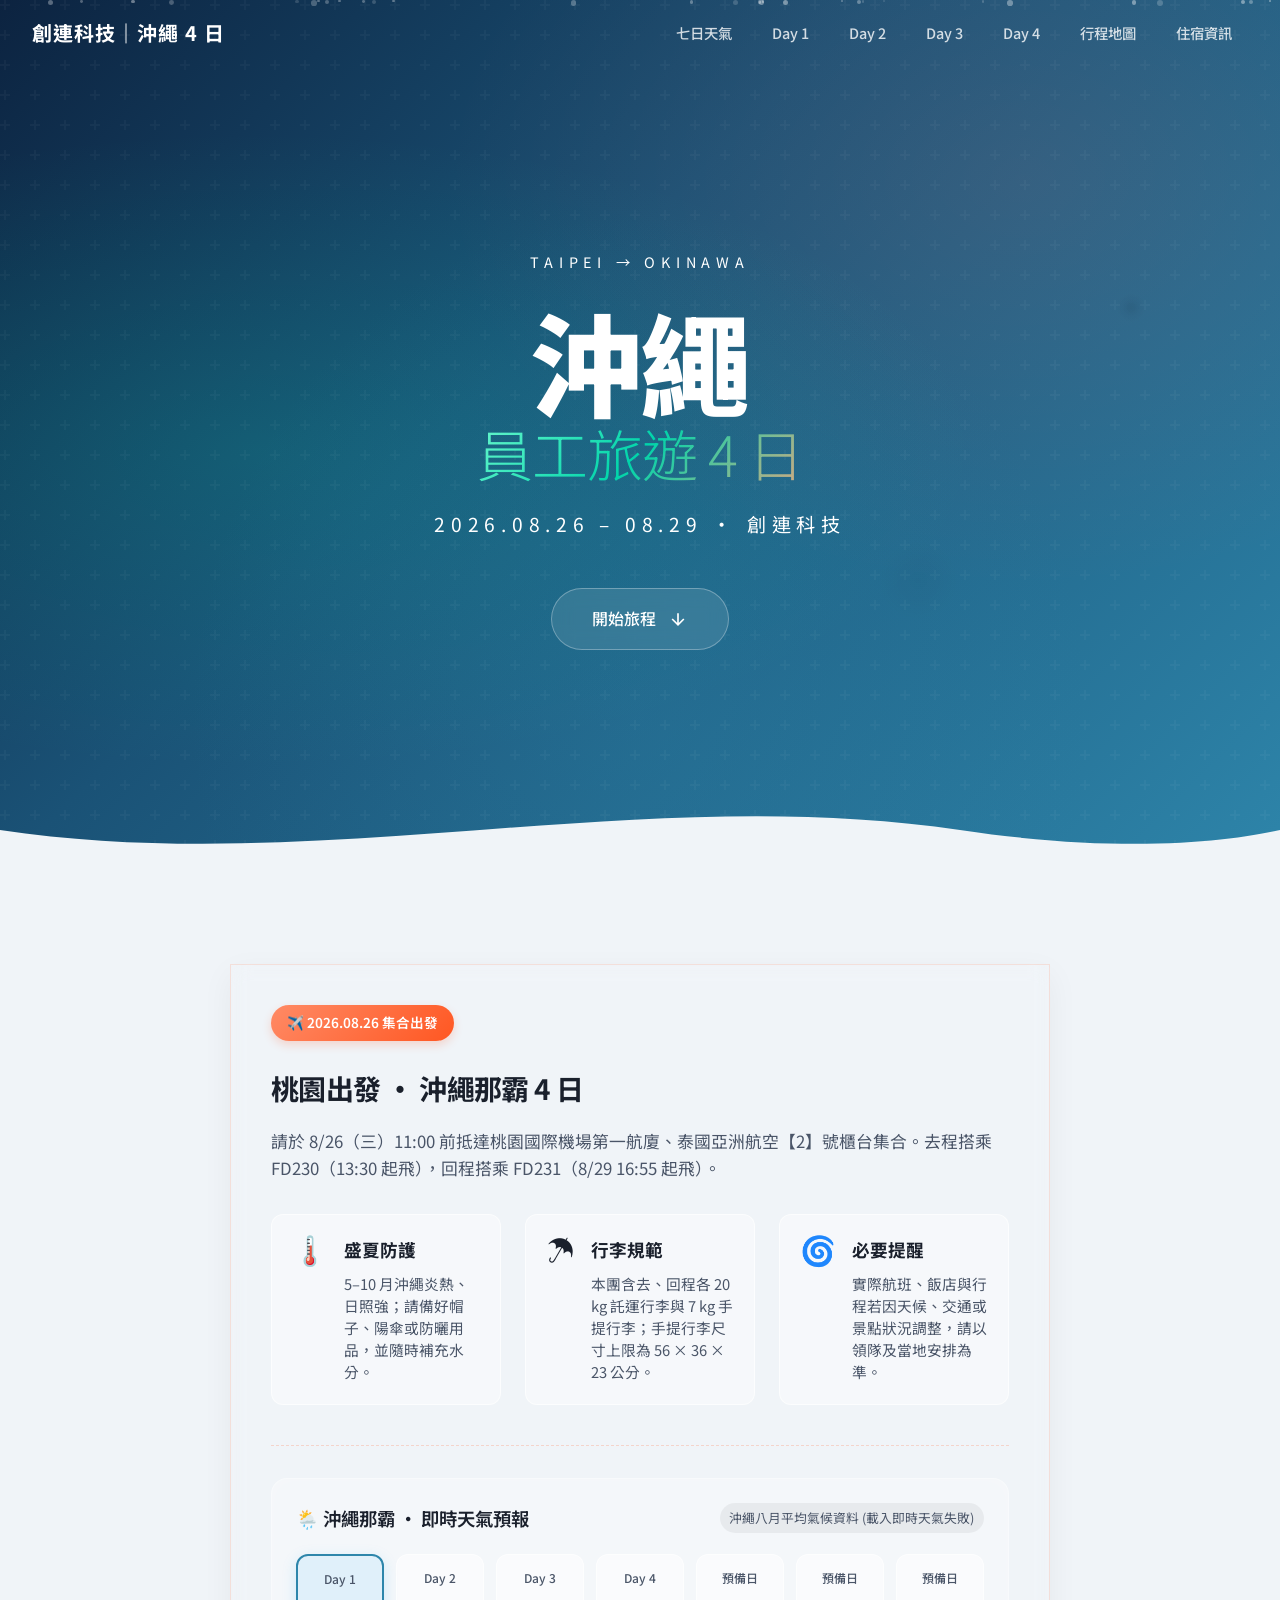
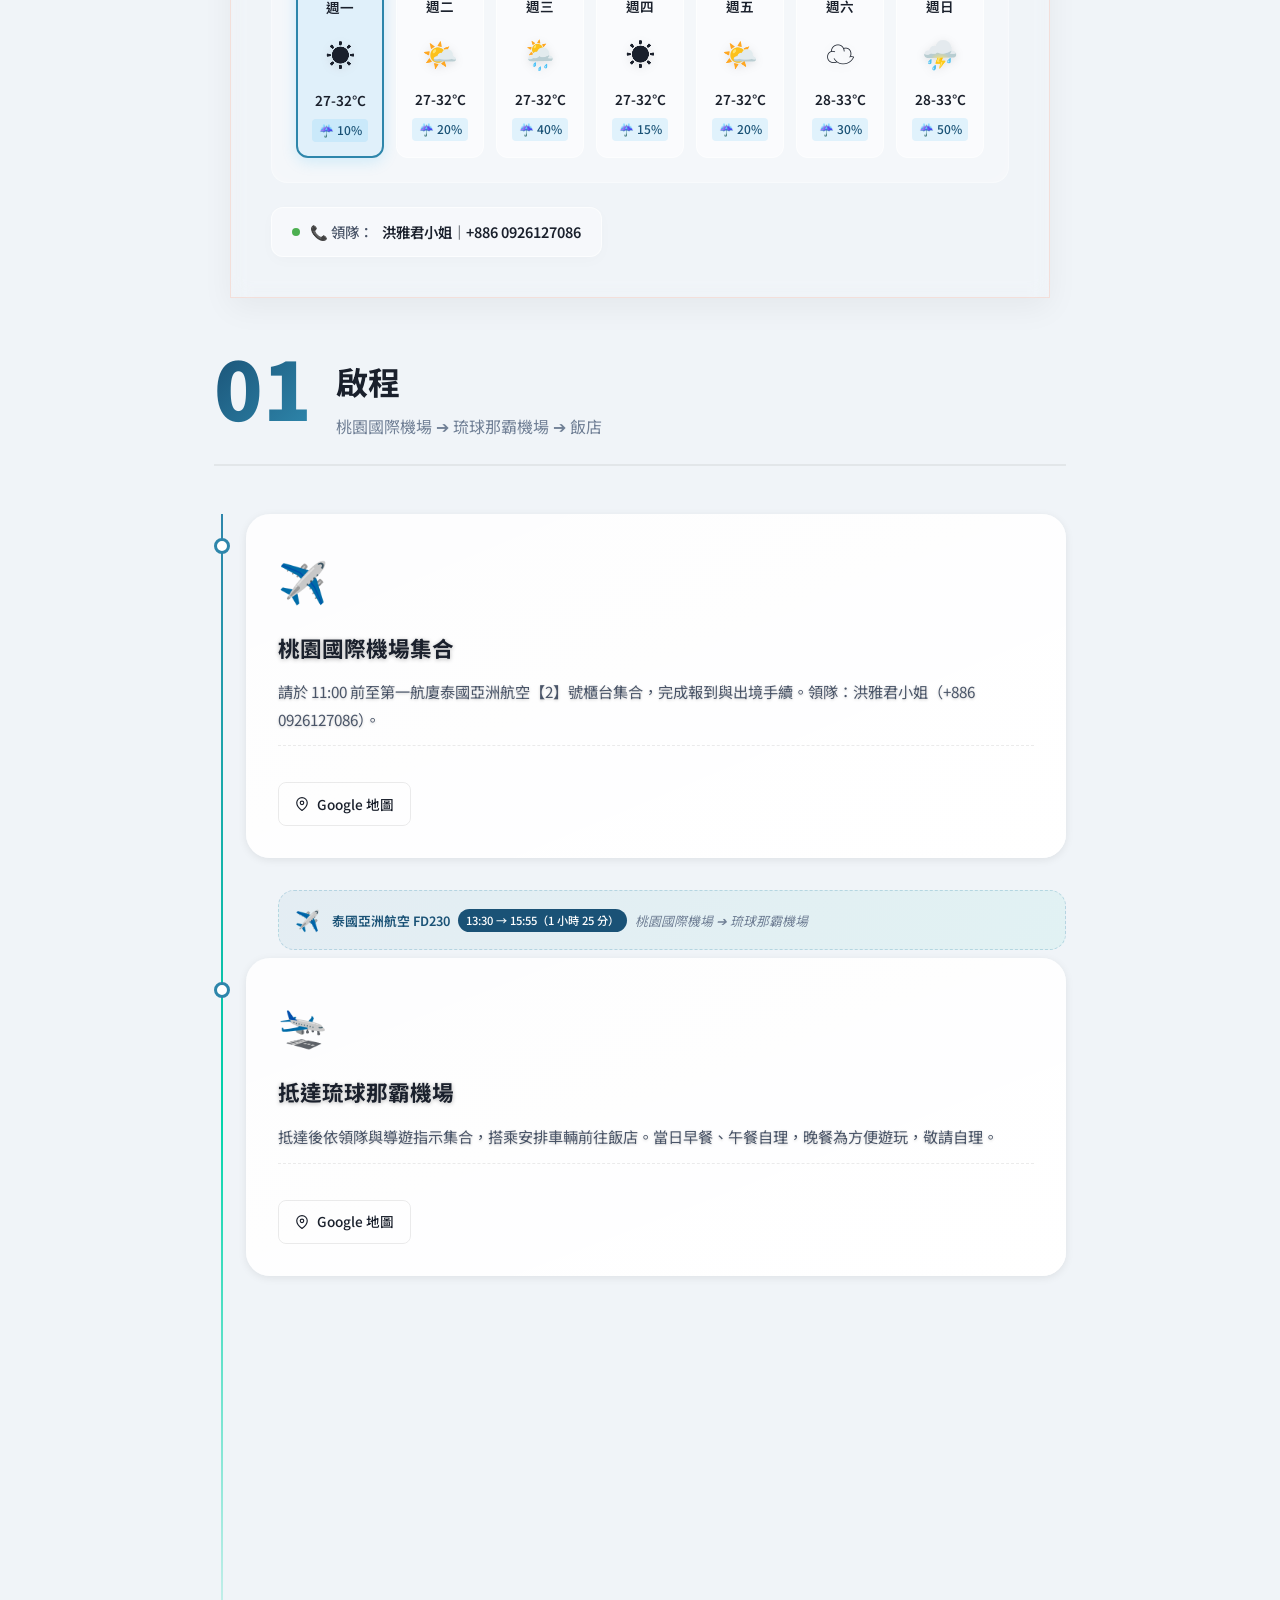
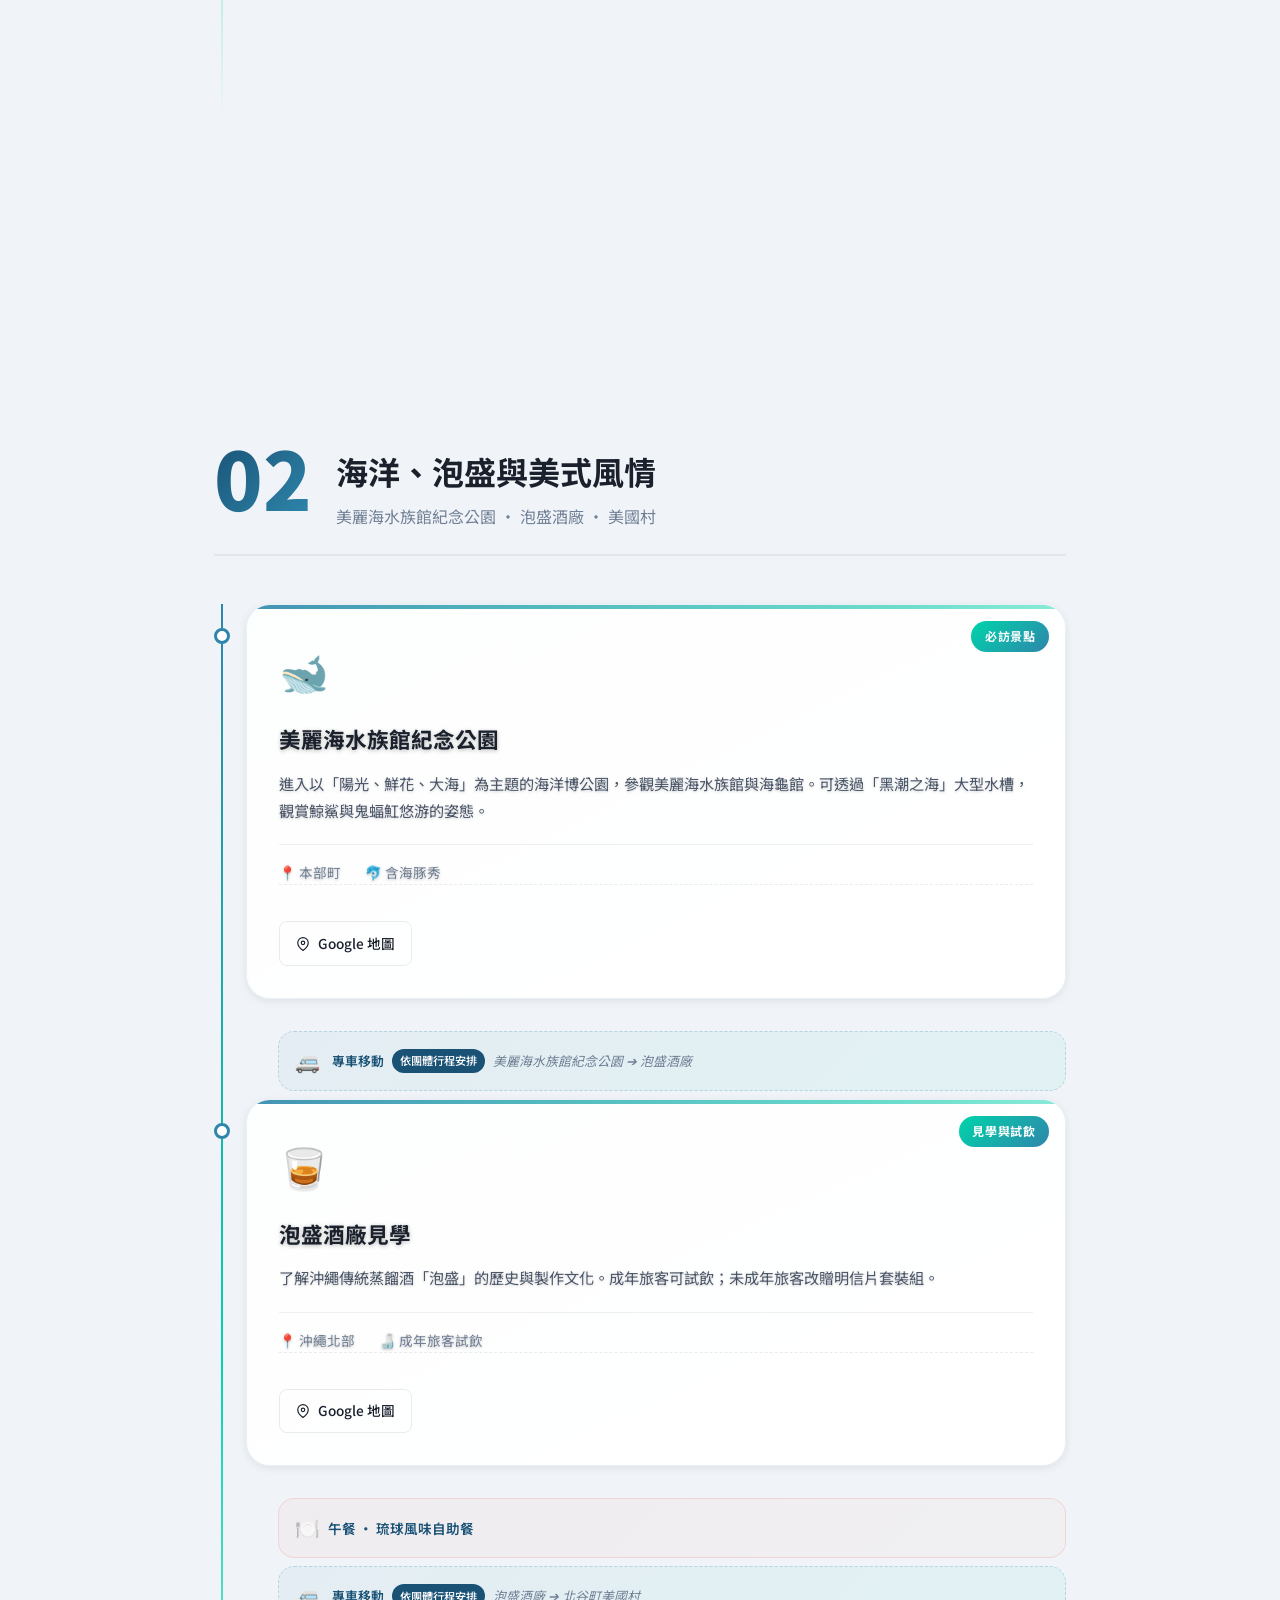
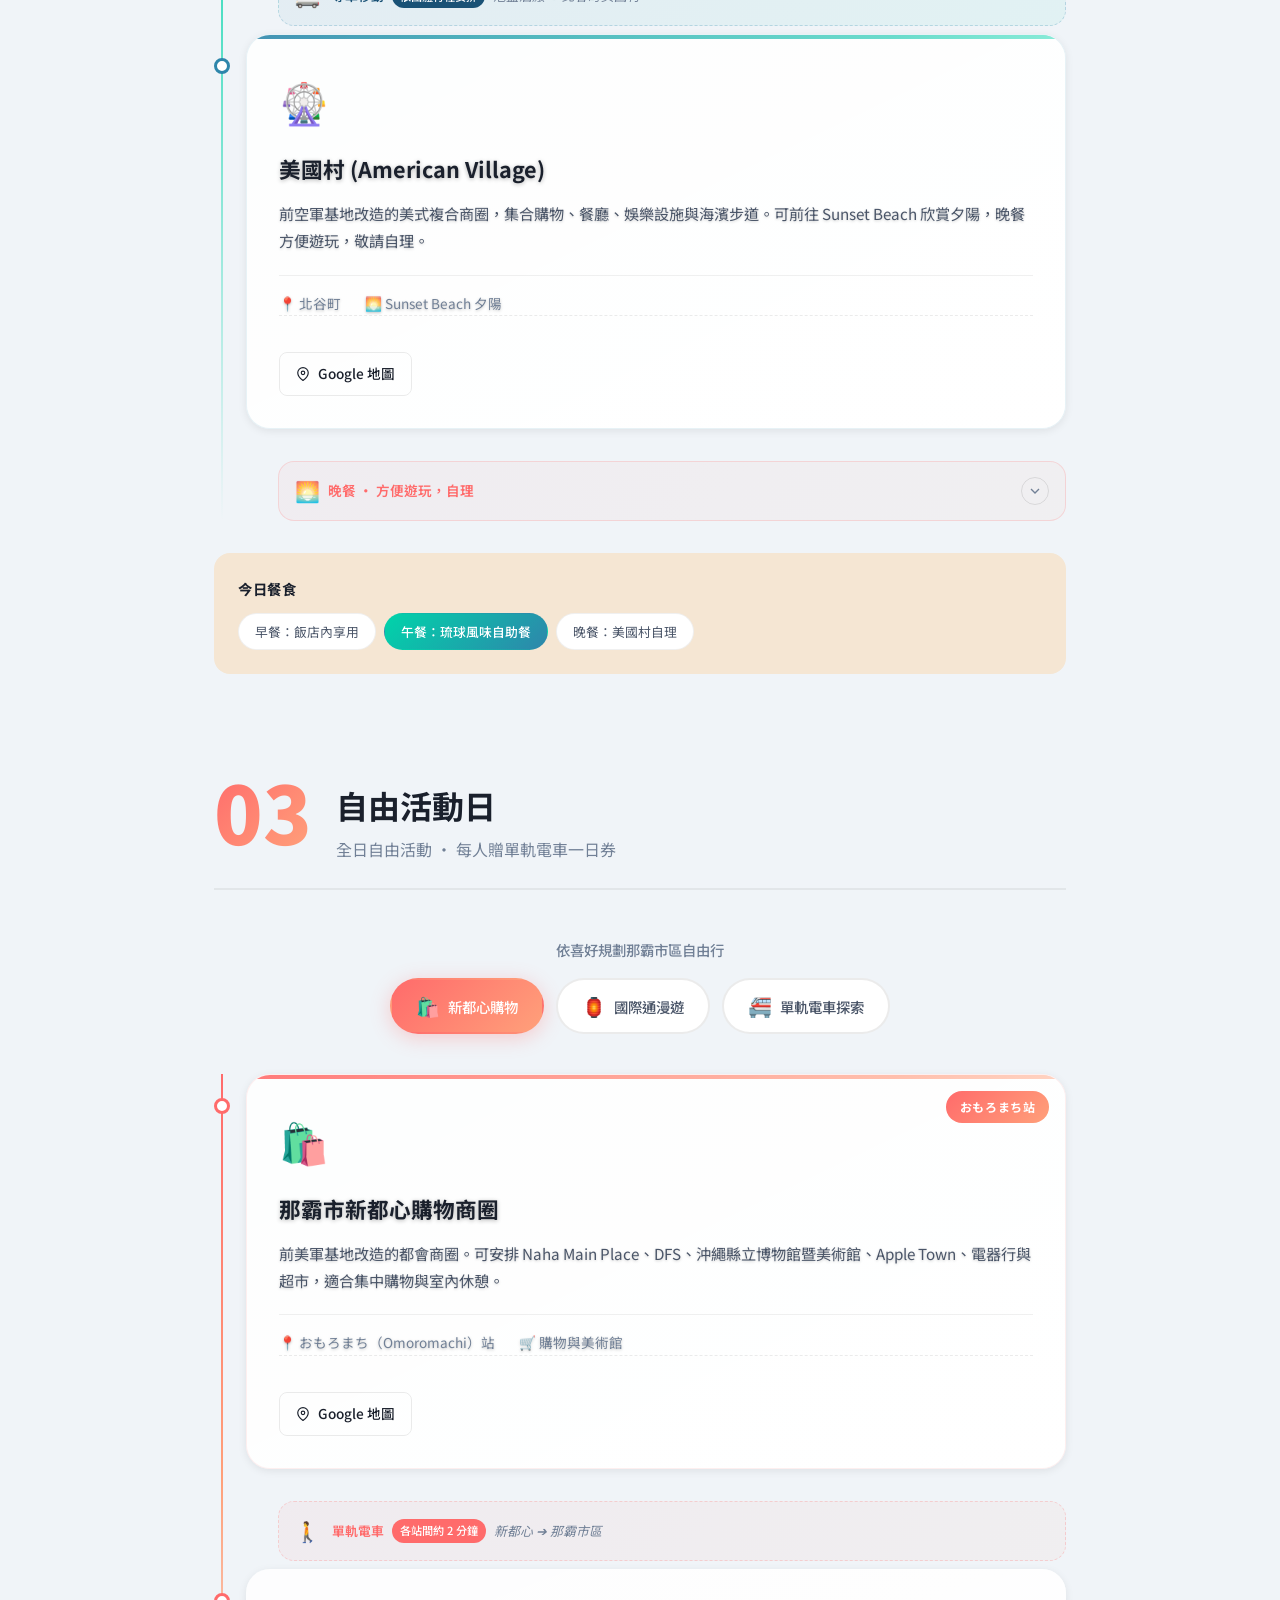
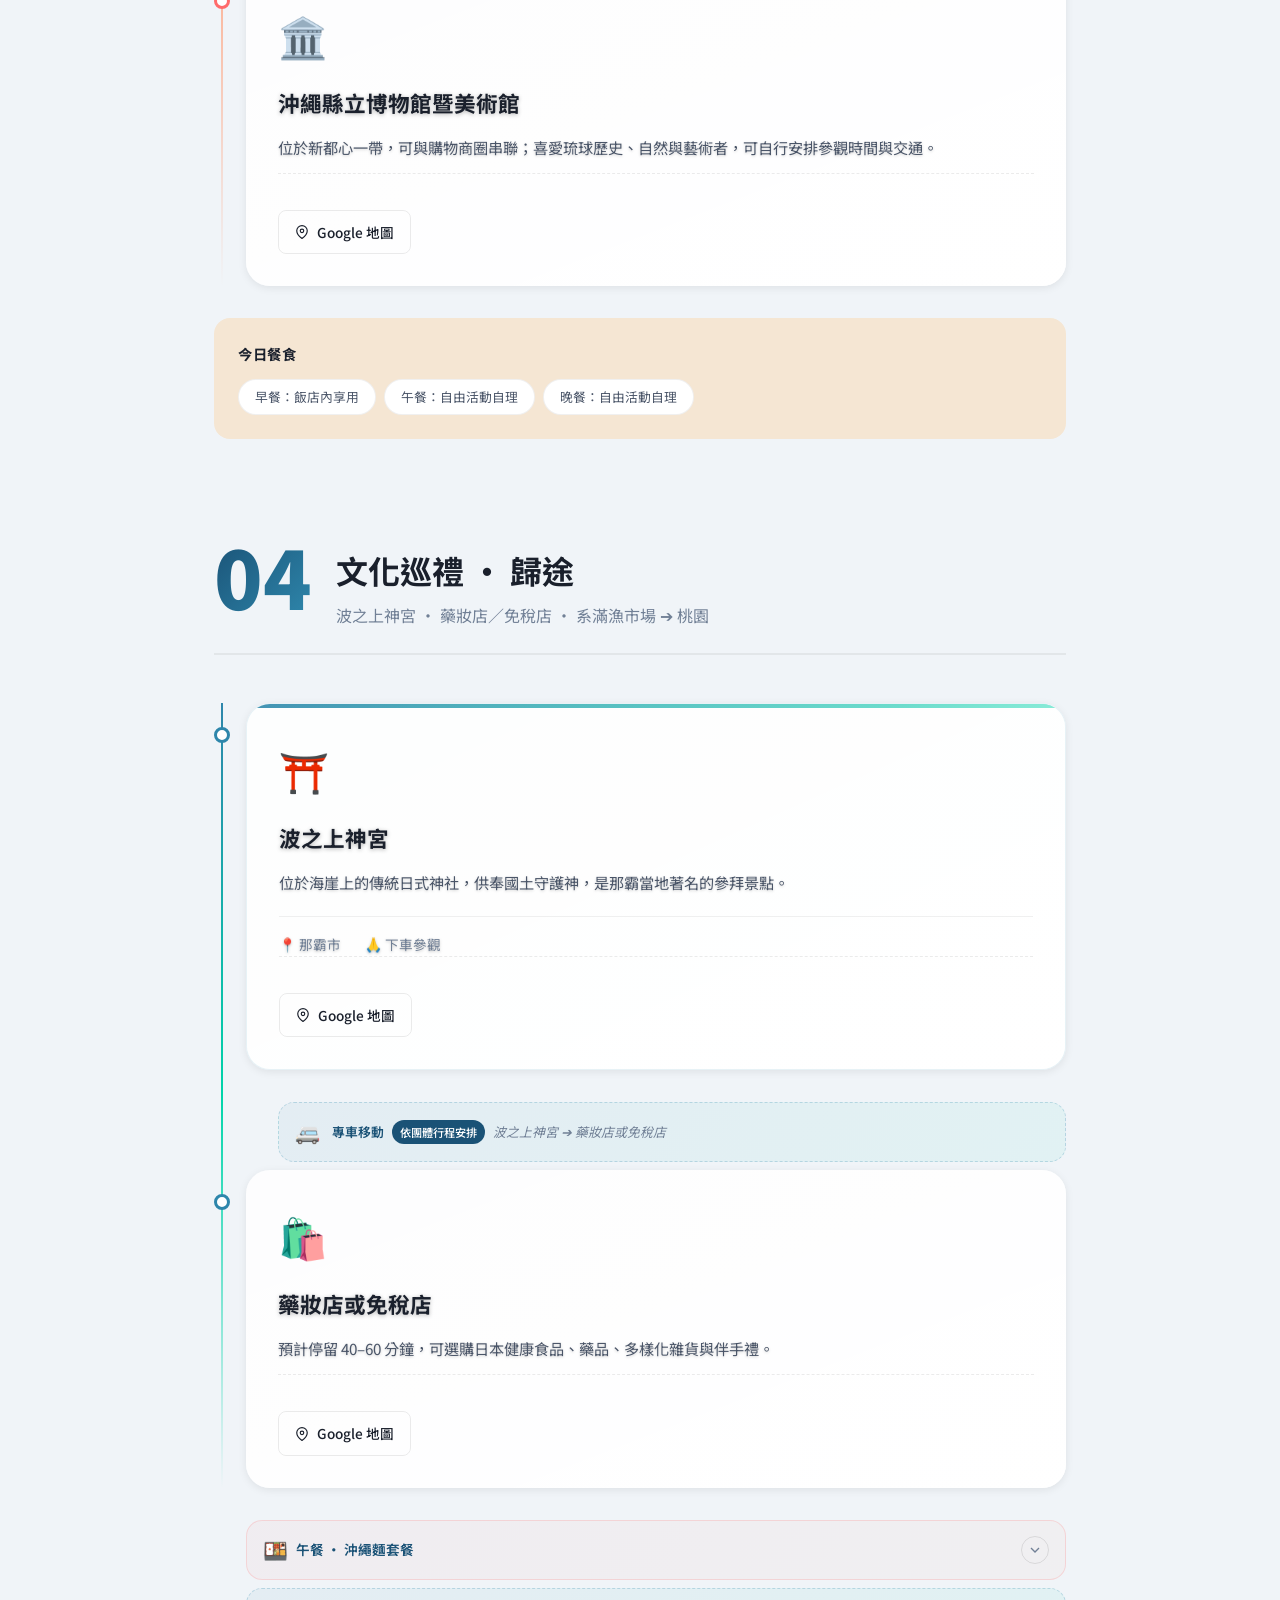
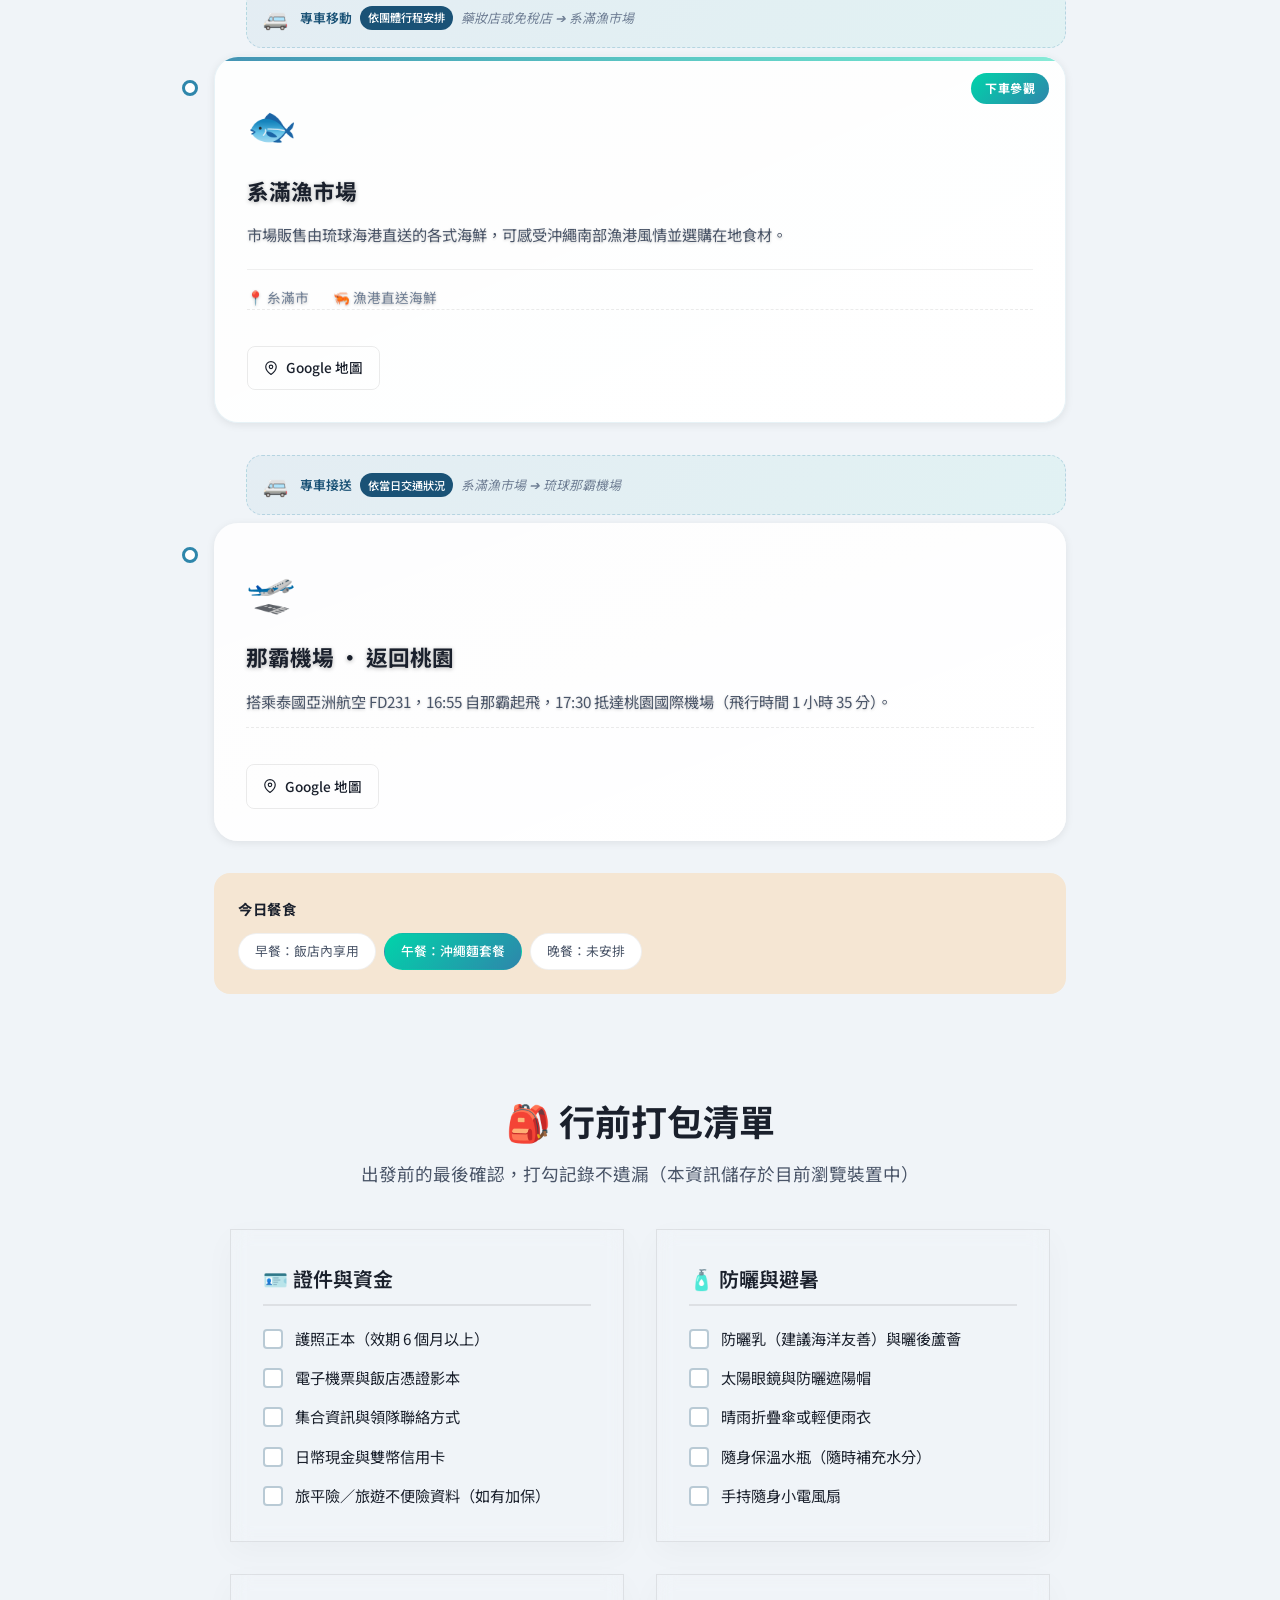
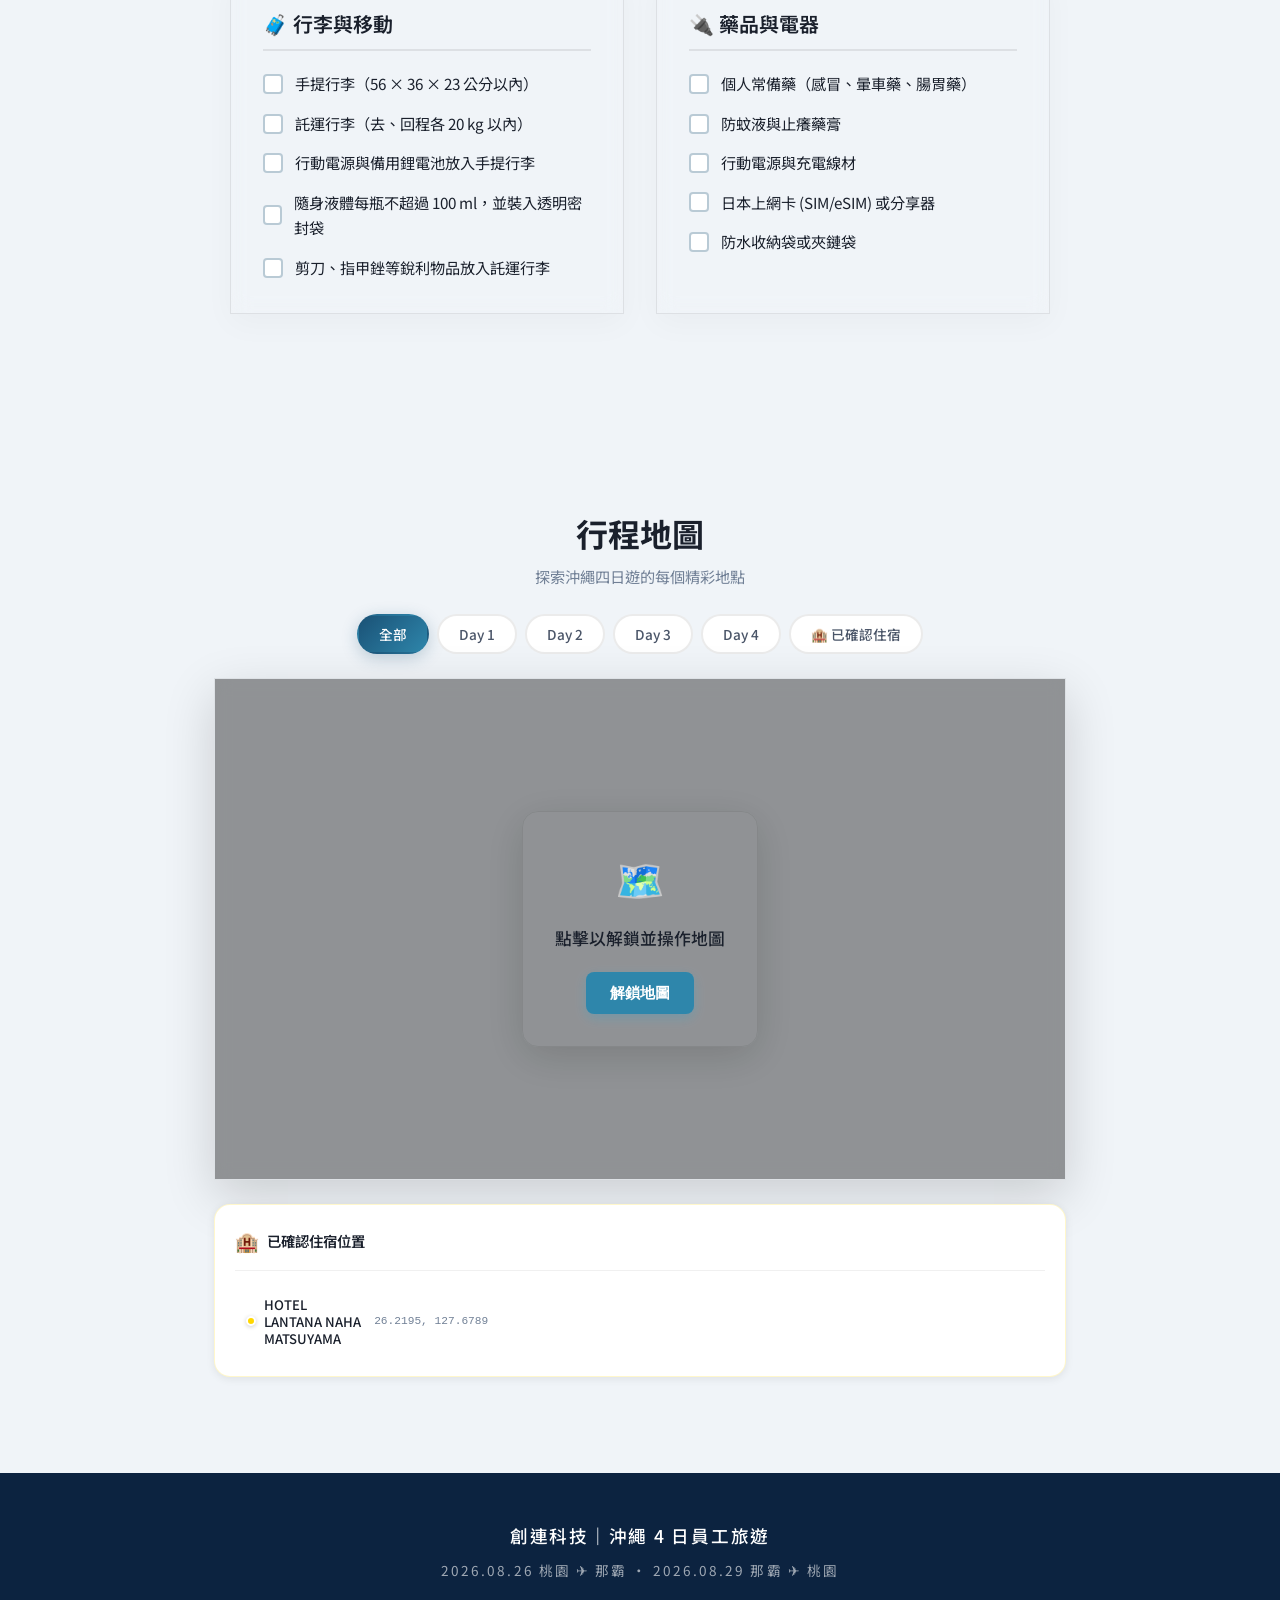
==== commit 92280caf: "Update Okinawa travel site itinerary" ====
--- a/Travel/index.html
+++ b/Travel/index.html
@@ -3,7 +3,7 @@
 <head>
   <meta charset="UTF-8">
   <meta name="viewport" content="width=device-width, initial-scale=1.0">
-  <title>沖繩經典四日遊</title>
+  <title>創連科技｜沖繩 4 日員工旅遊</title>
   <link rel="stylesheet" href="styles.css">
   <link rel="preconnect" href="https://fonts.googleapis.com">
   <link rel="preconnect" href="https://fonts.gstatic.com" crossorigin>
@@ -14,31 +14,16 @@
 
   <canvas class="ink-canvas" id="inkCanvas"></canvas>
 
-  <div class="scroll-progress" id="scrollProgress"></div>
-
   <nav class="nav" id="nav">
-    <div class="nav-top">
-      <div class="nav-brand">沖繩四日遊</div>
-      <div class="nav-quick-links">
-        <a href="#weatherSection" data-nav="weather" class="nav-quick-btn">
-          <svg width="16" height="16" viewBox="0 0 24 24" fill="none" stroke="currentColor" stroke-width="2"><circle cx="12" cy="12" r="10"/><path d="M12 6v6l4 2"/></svg>
-          <span>天氣</span>
-        </a>
-        <a href="#mapSection" data-nav="map" class="nav-quick-btn">
-          <svg width="16" height="16" viewBox="0 0 24 24" fill="none" stroke="currentColor" stroke-width="2"><path d="M21 10c0 7-9 13-9 13s-9-6-9-13a9 9 0 0 1 18 0z"/><circle cx="12" cy="10" r="3"/></svg>
-          <span>地圖</span>
-        </a>
-        <a href="#hotelListSection" data-nav="hotel" class="nav-quick-btn">
-          <svg width="16" height="16" viewBox="0 0 24 24" fill="none" stroke="currentColor" stroke-width="2"><path d="M3 9l9-7 9 7v11a2 2 0 0 1-2 2H5a2 2 0 0 1-2-2z"/><polyline points="9 22 9 12 15 12 15 22"/></svg>
-          <span>飯店</span>
-        </a>
-      </div>
-    </div>
-    <ul class="nav-links" id="navLinks">
+    <div class="nav-brand">創連科技｜沖繩 4 日</div>
+    <ul class="nav-links">
+      <li><a href="#weatherSection" data-nav="weather">七日天氣</a></li>
       <li><a href="#day1" data-day="1">Day 1</a></li>
       <li><a href="#day2" data-day="2">Day 2</a></li>
       <li><a href="#day3" data-day="3">Day 3</a></li>
       <li><a href="#day4" data-day="4">Day 4</a></li>
+      <li><a href="#mapSection" data-nav="map">行程地圖</a></li>
+      <li><a href="#hotelListSection" data-nav="hotel">住宿資訊</a></li>
     </ul>
   </nav>
 
@@ -49,9 +34,9 @@
       <p class="hero-sub">TAIPEI → OKINAWA</p>
       <h1 class="hero-title">
         <span class="hero-title-line">沖繩</span>
-        <span class="hero-title-line accent">經典四日遊</span>
+        <span class="hero-title-line accent">員工旅遊 4 日</span>
       </h1>
-      <p class="hero-desc">碧海 · 白沙 · 琉球風情</p>
+      <p class="hero-desc">2026.08.26 – 08.29 · 創連科技</p>
       <a href="#day1" class="hero-cta">
         <span>開始旅程</span>
         <svg width="20" height="20" viewBox="0 0 24 24" fill="none" stroke="currentColor" stroke-width="2"><path d="M12 5v14M5 12l7 7 7-7"/></svg>
@@ -69,29 +54,29 @@
     <!-- 八月沖繩行前指南 -->
     <section class="advisory-section reveal" id="weatherSection">
       <div class="advisory-card">
-        <div class="advisory-badge">☀️ 八月出發特別指南</div>
-        <h3 class="advisory-title">沖繩仲夏盛典 · 旅行貼心小叮嚀</h3>
-        <p class="advisory-text">八月的沖繩充滿了蔚藍的天空與耀眼的陽光，是水上活動的最佳季節！為了讓您的旅程更加舒適與安全，請特別預防中暑並做好行前準備：</p>
+        <div class="advisory-badge">✈️ 2026.08.26 集合出發</div>
+        <h3 class="advisory-title">桃園出發 · 沖繩那霸 4 日</h3>
+        <p class="advisory-text">請於 8/26（三）11:00 前抵達桃園國際機場第一航廈、泰國亞洲航空【2】號櫃台集合。去程搭乘 FD230（13:30 起飛），回程搭乘 FD231（8/29 16:55 起飛）。</p>
         <div class="advisory-grid">
           <div class="advisory-item">
             <span class="advisory-icon">🌡️</span>
             <div class="advisory-info-item">
-              <strong>防暑降溫</strong>
-              <p>沖繩盛夏氣溫偏高，且紫外線極強。請務必隨時補充水分，避免在烈日下長時間曝曬，以防中暑。</p>
+              <strong>盛夏防護</strong>
+              <p>5–10 月沖繩炎熱、日照強；請備好帽子、陽傘或防曬用品，並隨時補充水分。</p>
             </div>
           </div>
           <div class="advisory-item">
             <span class="advisory-icon">☂️</span>
             <div class="advisory-info-item">
-              <strong>防曬與防雨</strong>
-              <p>建議準備物理防曬衣物、墨鏡與遮陽帽，並隨身攜帶折疊傘以應對偶爾的午後突發雷陣雨。</p>
+              <strong>行李規範</strong>
+              <p>本團含去、回程各 20 kg 託運行李與 7 kg 手提行李；手提行李尺寸上限為 56 × 36 × 23 公分。</p>
             </div>
           </div>
           <div class="advisory-item">
             <span class="advisory-icon">🌀</span>
             <div class="advisory-info-item">
-              <strong>颱風季備案</strong>
-              <p>建議行前密切關注天氣預報，並建議購買旅行平安險與不便險以備不時之需。</p>
+              <strong>必要提醒</strong>
+              <p>實際航班、飯店與行程若因天候、交通或景點狀況調整，請以領隊及當地安排為準。</p>
             </div>
           </div>
         </div>
@@ -113,8 +98,8 @@
           </div>
           <div class="device-detector-info" id="deviceDetector">
             <span class="device-detect-pulse"></span>
-            <span class="device-detect-label">💻 您的瀏覽環境：</span>
-            <span class="device-detect-value" id="deviceInfoText">正在辨識中...</span>
+            <span class="device-detect-label">📞 領隊：</span>
+            <span class="device-detect-value" id="deviceInfoText">洪雅君小姐｜+886 0926127086</span>
           </div>
         </div>
       </div>
@@ -125,7 +110,7 @@
         <span class="day-number">01</span>
         <div class="day-info">
           <h2 class="day-title">啟程</h2>
-          <p class="day-subtitle">台北 ➔ 沖繩（那霸空港） ➔ 飯店</p>
+          <p class="day-subtitle">桃園國際機場 ➔ 琉球那霸機場 ➔ 飯店</p>
         </div>
       </div>
       <div class="day-content">
@@ -134,8 +119,8 @@
             <div class="timeline-marker"></div>
             <div class="card card-has-bg" data-bg="https://images.unsplash.com/photo-1436491865332-7a61a109db05?w=800&q=80" data-lat="25.0330" data-lng="121.5654" data-day="1">
               <div class="card-icon">✈️</div>
-              <h3 class="card-title">台北桃園機場出發</h3>
-              <p class="card-text">帶著期待的心情由台北出發，飛往有「日本夏威夷」之稱的沖繩。從機窗望去，蔚藍的東海逐漸轉變為通透的琉球碧色，旅程的興奮感油然而生。</p>
+              <h3 class="card-title">桃園國際機場集合</h3>
+              <p class="card-text">請於 11:00 前至第一航廈泰國亞洲航空【2】號櫃台集合，完成報到與出境手續。領隊：洪雅君小姐（+886 0926127086）。</p>
               <div class="card-actions">
                 <a class="card-map-link" href="https://www.google.com/maps?q=25.0330,121.5654" target="_blank" rel="noopener">
                   <svg width="14" height="14" viewBox="0 0 24 24" fill="none" stroke="currentColor" stroke-width="2"><path d="M21 10c0 7-9 13-9 13s-9-6-9-13a9 9 0 0 1 18 0z"/><circle cx="12" cy="10" r="3"/></svg>
@@ -149,9 +134,9 @@
           <div class="travel-info reveal">
             <div class="travel-icon">✈️</div>
             <div class="travel-details">
-              <span class="travel-mode">豪華客機</span>
-              <span class="travel-time">約 2.5 小時</span>
-              <span class="travel-route">台北 ➔ 那霸</span>
+              <span class="travel-mode">泰國亞洲航空 FD230</span>
+              <span class="travel-time">13:30 → 15:55（1 小時 25 分）</span>
+              <span class="travel-route">桃園國際機場 ➔ 琉球那霸機場</span>
             </div>
           </div>
 
@@ -159,8 +144,8 @@
             <div class="timeline-marker"></div>
             <div class="card card-has-bg" data-bg="https://images.unsplash.com/photo-1529074963764-98f45c47344b?w=800&q=80" data-lat="26.1958" data-lng="127.6456" data-day="1">
               <div class="card-icon">🛬</div>
-              <h3 class="card-title">抵達那霸空港</h3>
-              <p class="card-text">降落那霸空港，專業導遊接機後搭乘專車前往飯店。沖繩的空氣帶著溫暖的海風氣息，從踏出機場的那一刻就能感受到亞熱帶島嶼的獨特氛圍。</p>
+              <h3 class="card-title">抵達琉球那霸機場</h3>
+              <p class="card-text">抵達後依領隊與導遊指示集合，搭乘安排車輛前往飯店。當日早餐、午餐自理，晚餐為方便遊玩，敬請自理。</p>
               <div class="card-actions">
                 <a class="card-map-link" href="https://www.google.com/maps?q=26.1958,127.6456" target="_blank" rel="noopener">
                   <svg width="14" height="14" viewBox="0 0 24 24" fill="none" stroke="currentColor" stroke-width="2"><path d="M21 10c0 7-9 13-9 13s-9-6-9-13a9 9 0 0 1 18 0z"/><circle cx="12" cy="10" r="3"/></svg>
@@ -175,92 +160,38 @@
             <div class="travel-icon">🚐</div>
             <div class="travel-details">
               <span class="travel-mode">專車接送</span>
-              <span class="travel-time">約 30 分鐘</span>
-              <span class="travel-route">那霸空港 ➔ 飯店</span>
-            </div>
-          </div>
-
-          <div class="timeline-item reveal">
-            <div class="timeline-marker"></div>
-            <div class="card card-has-bg" data-bg="https://images.unsplash.com/photo-1566073771259-6a8506099945?w=800&q=80" data-lat="26.2125" data-lng="127.6809" data-day="1">
+              <span class="travel-time">依當日交通狀況</span>
+              <span class="travel-route">琉球那霸機場 ➔ HOTEL LANTANA NAHA MATSUYAMA</span>
+            </div>
+          </div>
+
+          <div class="timeline-item reveal">
+            <div class="timeline-marker"></div>
+            <div class="card card-has-bg" data-bg="https://images.unsplash.com/photo-1566073771259-6a8506099945?w=800&q=80" data-lat="26.2195" data-lng="127.6789" data-day="1">
               <div class="card-icon">🏨</div>
-              <h3 class="card-title">飯店 Check-in（待確認）</h3>
-              <p class="card-text">抵達飯店辦理入住手續，好好休息為接下來的精彩行程養精蓄銳。目前飯店尚未最終確認，以下為可能的入住選項：</p>
+              <h3 class="card-title">HOTEL LANTANA NAHA MATSUYAMA</h3>
+              <p class="card-text">連住 3 晚。地址：900-0032 沖縄県那覇市松山 1-13-20；電話：+81-98-917-6106。辦理入住後可自由安排晚間時間。</p>
             </div>
           </div>
 
           <div class="hotel-options reveal">
             <div class="hotel-options-header">
               <span class="hotel-options-icon">🏨</span>
-              <span class="hotel-options-title">DAY1 可能飯店清單</span>
+              <span class="hotel-options-title">已確認住宿資訊</span>
               <button class="hotel-toggle" aria-label="展開飯店清單">
                 <svg width="16" height="16" viewBox="0 0 24 24" fill="none" stroke="currentColor" stroke-width="2"><path d="M6 9l6 6 6-6"/></svg>
               </button>
             </div>
             <div class="hotel-options-content">
               <div class="hotel-card" data-lat="26.2195" data-lng="127.6789">
-                <div class="hotel-card-name">Hotel Lantana 那霸松山（或國際通）</div>
+                <div class="hotel-card-name">HOTEL LANTANA NAHA MATSUYAMA</div>
                 <div class="hotel-card-coords">📍 26.2195°N, 127.6789°E</div>
-                <div class="hotel-card-desc">這幾年團客非常愛用的新興連鎖商務飯店，房間設計現代且乾淨，空間偏小但機能健全。松山館離熱鬧區域很近。</div>
+                <div class="hotel-card-desc">2026/08/26–08/28 連住 3 晚。地址：沖縄県那覇市松山 1-13-20；電話：+81-98-917-6106。</div>
                 <a class="hotel-card-map" href="https://www.google.com/maps?q=26.2195,127.6789" target="_blank" rel="noopener">
                   <svg width="12" height="12" viewBox="0 0 24 24" fill="none" stroke="currentColor" stroke-width="2"><path d="M21 10c0 7-9 13-9 13s-9-6-9-13a9 9 0 0 1 18 0z"/><circle cx="12" cy="10" r="3"/></svg>
                   <span>查看地圖</span>
                 </a>
               </div>
-              <div class="hotel-card" data-lat="26.2185" data-lng="127.6805">
-                <div class="hotel-card-name">RJ Hotel 那霸（RJ HOTEL那霸）</div>
-                <div class="hotel-card-coords">📍 26.2185°N, 127.6805°E</div>
-                <div class="hotel-card-desc">中規中矩的日式商務飯店，主打平價、乾淨。通常作為旅行社控管成本時的基本盤。</div>
-                <a class="hotel-card-map" href="https://www.google.com/maps?q=26.2185,127.6805" target="_blank" rel="noopener">
-                  <svg width="12" height="12" viewBox="0 0 24 24" fill="none" stroke="currentColor" stroke-width="2"><path d="M21 10c0 7-9 13-9 13s-9-6-9-13a9 9 0 0 1 18 0z"/><circle cx="12" cy="10" r="3"/></svg>
-                  <span>查看地圖</span>
-                </a>
-              </div>
-              <div class="hotel-card" data-lat="26.2164" data-lng="127.6952">
-                <div class="hotel-card-name">Hotel Azat 那霸（AZAT飯店）</div>
-                <div class="hotel-card-coords">📍 26.2164°N, 127.6952°E</div>
-                <div class="hotel-card-desc">位於單軌電車「安里站」旁，交通非常方便。分為新館與舊館，舊館設施稍有歷史感，新館則較現代。</div>
-                <a class="hotel-card-map" href="https://www.google.com/maps?q=26.2164,127.6952" target="_blank" rel="noopener">
-                  <svg width="12" height="12" viewBox="0 0 24 24" fill="none" stroke="currentColor" stroke-width="2"><path d="M21 10c0 7-9 13-9 13s-9-6-9-13a9 9 0 0 1 18 0z"/><circle cx="12" cy="10" r="3"/></svg>
-                  <span>查看地圖</span>
-                </a>
-              </div>
-              <div class="hotel-card" data-lat="26.2134" data-lng="127.6679">
-                <div class="hotel-card-name">Rembrandt Style 那霸（那霸Rembrandt Style）</div>
-                <div class="hotel-card-coords">📍 26.2134°N, 127.6679°E</div>
-                <div class="hotel-card-desc">帶有微設計感的連鎖商務飯店，整體氛圍比較年輕、明亮，對親子而言舒適度算不錯。</div>
-                <a class="hotel-card-map" href="https://www.google.com/maps?q=26.2134,127.6679" target="_blank" rel="noopener">
-                  <svg width="12" height="12" viewBox="0 0 24 24" fill="none" stroke="currentColor" stroke-width="2"><path d="M21 10c0 7-9 13-9 13s-9-6-9-13a9 9 0 0 1 18 0z"/><circle cx="12" cy="10" r="3"/></svg>
-                  <span>查看地圖</span>
-                </a>
-              </div>
-              <div class="hotel-card" data-lat="26.2175" data-lng="127.6755">
-                <div class="hotel-card-name">Hotel Torifito 那霸旭橋（TORIFITO那霸旭橋）</div>
-                <div class="hotel-card-coords">📍 26.2175°N, 127.6755°E</div>
-                <div class="hotel-card-desc">離旭橋站不遠，這家飯店的評價在同等級中算高，設計融入沖繩在地元素（如藍色海洋風），房間質感較好。</div>
-                <a class="hotel-card-map" href="https://www.google.com/maps?q=26.2175,127.6755" target="_blank" rel="noopener">
-                  <svg width="12" height="12" viewBox="0 0 24 24" fill="none" stroke="currentColor" stroke-width="2"><path d="M21 10c0 7-9 13-9 13s-9-6-9-13a9 9 0 0 1 18 0z"/><circle cx="12" cy="10" r="3"/></svg>
-                  <span>查看地圖</span>
-                </a>
-              </div>
-              <div class="hotel-card" data-lat="26.2160" data-lng="127.6675">
-                <div class="hotel-card-name">沖繩太平洋飯店（Pacific Hotel Okinawa）</div>
-                <div class="hotel-card-coords">📍 26.2160°N, 127.6675°E</div>
-                <div class="hotel-card-desc">老牌的大型傳統觀光飯店，大廳寬敞，接待團客經驗豐富，但房間裝潢通常看得出歷史感。</div>
-                <a class="hotel-card-map" href="https://www.google.com/maps?q=26.2160,127.6675" target="_blank" rel="noopener">
-                  <svg width="12" height="12" viewBox="0 0 24 24" fill="none" stroke="currentColor" stroke-width="2"><path d="M21 10c0 7-9 13-9 13s-9-6-9-13a9 9 0 0 1 18 0z"/><circle cx="12" cy="10" r="3"/></svg>
-                  <span>查看地圖</span>
-                </a>
-              </div>
-              <div class="hotel-card" data-lat="26.2145" data-lng="127.6695">
-                <div class="hotel-card-name">琉球Sun Royal（Ryukyu Sun Royal Hotel）</div>
-                <div class="hotel-card-coords">📍 26.2145°N, 127.6695°E</div>
-                <div class="hotel-card-desc">老牌的大型傳統觀光飯店，大廳寬敞，接待團客經驗豐富，但房間裝潢通常看得出歷史感。</div>
-                <a class="hotel-card-map" href="https://www.google.com/maps?q=26.2145,127.6695" target="_blank" rel="noopener">
-                  <svg width="12" height="12" viewBox="0 0 24 24" fill="none" stroke="currentColor" stroke-width="2"><path d="M21 10c0 7-9 13-9 13s-9-6-9-13a9 9 0 0 1 18 0z"/><circle cx="12" cy="10" r="3"/></svg>
-                  <span>查看地圖</span>
-                </a>
-              </div>
             </div>
           </div>
         </div>
@@ -268,30 +199,13 @@
         <div class="meal-marker reveal" data-meal="lunch">
           <div class="meal-marker-header">
             <span class="meal-marker-icon">🍱</span>
-            <span class="meal-marker-title">午餐 · 自理推薦</span>
+            <span class="meal-marker-title">抵達日餐食提醒</span>
             <button class="meal-toggle" aria-label="展開餐廳推薦">
               <svg width="16" height="16" viewBox="0 0 24 24" fill="none" stroke="currentColor" stroke-width="2"><path d="M6 9l6 6 6-6"/></svg>
             </button>
           </div>
           <div class="meal-marker-content">
-            <p class="meal-marker-desc">抵達沖繩後，推薦在飯店附近或國際通周邊享用第一頓沖繩美食：</p>
-            <div class="restaurant-list">
-              <a class="restaurant-card" href="https://www.google.com/maps/search/沖繩+蕎麥麵+國際通" target="_blank" rel="noopener">
-                <span class="restaurant-name">🍜 沖繩蕎麥麵 花人逢</span>
-                <span class="restaurant-info">國際通 · 沖繩必吃在地麵食</span>
-                <span class="restaurant-distance">🚗 距那霸空港約 15 分鐘車程 / 🚶 距飯店步行約 8 分鐘</span>
-              </a>
-              <a class="restaurant-card" href="https://www.google.com/maps/search/A%26W+那霸" target="_blank" rel="noopener">
-                <span class="restaurant-name">🍔 A&W 沖繩本店</span>
-                <span class="restaurant-info">那霸市 · 沖繩限定美式速食</span>
-                <span class="restaurant-distance">🚶 距飯店 (RJ Hotel) 步行約 5 分鐘</span>
-              </a>
-              <a class="restaurant-card" href="https://www.google.com/maps/search/塔可飯+國際通" target="_blank" rel="noopener">
-                <span class="restaurant-name">🌮 塔可飯 滿壽美屋</span>
-                <span class="restaurant-info">國際通 · 沖繩靈魂美食</span>
-                <span class="restaurant-distance">🚶 距飯店 (RJ Hotel) 步行約 9 分鐘</span>
-              </a>
-            </div>
+            <p class="meal-marker-desc">文件安排為早餐、午餐自理；晚餐為方便遊玩，敬請自理。航空機票不含機上餐食。</p>
           </div>
         </div>
       </div>
@@ -301,7 +215,7 @@
         <div class="meal-tags">
           <span class="meal-tag">早餐：敬請自理</span>
           <span class="meal-tag">午餐：敬請自理</span>
-          <span class="meal-tag">晚餐：機上輕食或自理</span>
+          <span class="meal-tag">晚餐：方便遊玩，自理</span>
         </div>
       </div>
     </section>
@@ -310,25 +224,25 @@
       <div class="day-header">
         <span class="day-number">02</span>
         <div class="day-info">
-          <h2 class="day-title">海洋與美式風情</h2>
-          <p class="day-subtitle">萬座毛 · 美之海水族館 · 美國村</p>
+          <h2 class="day-title">海洋、泡盛與美式風情</h2>
+          <p class="day-subtitle">美麗海水族館紀念公園 · 泡盛酒廠 · 美國村</p>
         </div>
       </div>
       <div class="day-content">
         <div class="timeline">
           <div class="timeline-item reveal">
             <div class="timeline-marker"></div>
-            <div class="card card-featured card-has-bg" data-bg="https://images.unsplash.com/photo-1507525428034-b723cf961d3e?w=800&q=80" data-lat="26.6872" data-lng="127.8556" data-day="2">
+            <div class="card card-featured card-has-bg" data-bg="https://images.unsplash.com/photo-1544551763-46a013bb70d5?w=800&q=80" data-lat="26.6942" data-lng="127.8771" data-day="2">
               <div class="card-badge">必訪景點</div>
-              <div class="card-icon">🐘</div>
-              <h3 class="card-title">萬座毛</h3>
-              <p class="card-text">沖繩最具代表性的自然景觀。象鼻形狀的海蝕懸崖矗立在海岸線上，崖頂覆蓋著翠綠的草坪。站在觀景台遠眺，遼闊湛藍的太平洋一覽無遺，海浪拍打崖底的聲音如同大自然的交響樂。</p>
+              <div class="card-icon">🐋</div>
+              <h3 class="card-title">美麗海水族館紀念公園</h3>
+              <p class="card-text">進入以「陽光、鮮花、大海」為主題的海洋博公園，參觀美麗海水族館與海龜館。可透過「黑潮之海」大型水槽，觀賞鯨鯊與鬼蝠魟悠游的姿態。</p>
               <div class="card-meta">
-                <span>📍 恩納村</span>
-                <span>⏱ 約30分鐘</span>
-              </div>
-              <div class="card-actions">
-                <a class="card-map-link" href="https://www.google.com/maps?q=26.6872,127.8556" target="_blank" rel="noopener">
+                <span>📍 本部町</span>
+                <span>🐬 含海豚秀</span>
+              </div>
+              <div class="card-actions">
+                <a class="card-map-link" href="https://www.google.com/maps?q=26.6942,127.8771" target="_blank" rel="noopener">
                   <svg width="14" height="14" viewBox="0 0 24 24" fill="none" stroke="currentColor" stroke-width="2"><path d="M21 10c0 7-9 13-9 13s-9-6-9-13a9 9 0 0 1 18 0z"/><circle cx="12" cy="10" r="3"/></svg>
                   <span>Google 地圖</span>
                 </a>
@@ -341,25 +255,24 @@
             <div class="travel-icon">🚐</div>
             <div class="travel-details">
               <span class="travel-mode">專車移動</span>
-              <span class="travel-time">約 30 分鐘</span>
-              <span class="travel-route">萬座毛 ➔ 美之海水族館</span>
-            </div>
-          </div>
-
-          <div class="timeline-item reveal">
-            <div class="timeline-marker"></div>
-            <div class="card card-featured card-has-bg" data-bg="https://images.unsplash.com/photo-1544551763-46a013bb70d5?w=800&q=80" data-lat="26.6939" data-lng="127.8769" data-day="2">
-              <div class="card-badge">全沖繩最熱門</div>
-              <div class="card-icon">🐋</div>
-              <h3 class="card-title">海洋博公園 · 美之海水族館</h3>
-              <p class="card-text">擁有世界第一大的巨大水槽「黑潮之海」，高達 8.2 公尺、寬 22.5 公尺的壓克力面板後，是令人屏息的海洋世界。巨大的鯨鯊優雅地滑過水中，鬼蝠魟如水中蝙蝠般展翅悠游，讓人彷彿置身深海之中。</p>
-              <p class="card-text">此外，園區內還有精彩逗趣的海豚表演秀，海豚們躍出水面的英姿總是引來滿堂喝采。戶外園區可漫步沙灘、欣賞翡翠綠的海水，是適合全家大小流連一整天的夢幻景點。</p>
+              <span class="travel-time">依團體行程安排</span>
+              <span class="travel-route">美麗海水族館紀念公園 ➔ 泡盛酒廠</span>
+            </div>
+          </div>
+
+          <div class="timeline-item reveal">
+            <div class="timeline-marker"></div>
+            <div class="card card-featured card-has-bg" data-bg="https://images.unsplash.com/photo-1473973916745-60839aebf06c?w=800&q=80">
+              <div class="card-badge">見學與試飲</div>
+              <div class="card-icon">🥃</div>
+              <h3 class="card-title">泡盛酒廠見學</h3>
+              <p class="card-text">了解沖繩傳統蒸餾酒「泡盛」的歷史與製作文化。成年旅客可試飲；未成年旅客改贈明信片套裝組。</p>
               <div class="card-meta">
-                <span>📍 本部町</span>
-                <span>⏱ 約3-4小時</span>
-              </div>
-              <div class="card-actions">
-                <a class="card-map-link" href="https://www.google.com/maps?q=26.6939,127.8769" target="_blank" rel="noopener">
+                <span>📍 沖繩北部</span>
+                <span>🍶 成年旅客試飲</span>
+              </div>
+              <div class="card-actions">
+                <a class="card-map-link" href="https://www.google.com/maps/search/沖繩+泡盛酒廠" target="_blank" rel="noopener">
                   <svg width="14" height="14" viewBox="0 0 24 24" fill="none" stroke="currentColor" stroke-width="2"><path d="M21 10c0 7-9 13-9 13s-9-6-9-13a9 9 0 0 1 18 0z"/><circle cx="12" cy="10" r="3"/></svg>
                   <span>Google 地圖</span>
                 </a>
@@ -371,10 +284,10 @@
           <div class="meal-marker reveal" data-meal="lunch">
             <div class="meal-marker-header">
               <span class="meal-marker-icon">🍽️</span>
-              <span class="meal-marker-title">午餐 · 沖繩在地風味料理</span>
+              <span class="meal-marker-title">午餐 · 琉球風味自助餐</span>
             </div>
             <div class="meal-marker-content">
-              <p class="meal-marker-desc">行程已安排享用沖繩在地特色美食，品嚐道地的沖繩料理。</p>
+              <p class="meal-marker-desc">團體安排琉球風味自助餐；實際菜色以當日餐廳供應為準。</p>
             </div>
           </div>
 
@@ -382,8 +295,8 @@
             <div class="travel-icon">🚐</div>
             <div class="travel-details">
               <span class="travel-mode">專車移動</span>
-              <span class="travel-time">約 50 分鐘</span>
-              <span class="travel-route">水族館 ➔ 美國村</span>
+              <span class="travel-time">依團體行程安排</span>
+              <span class="travel-route">泡盛酒廠 ➔ 北谷町美國村</span>
             </div>
           </div>
 
@@ -392,11 +305,10 @@
             <div class="card card-featured card-has-bg" data-bg="https://images.unsplash.com/photo-1534430480872-3498386e7856?w=800&q=80" data-lat="26.2850" data-lng="127.7747" data-day="2">
               <div class="card-icon">🎡</div>
               <h3 class="card-title">美國村 (American Village)</h3>
-              <p class="card-text">充滿濃厚美式異國風情的娛樂購物區。色彩繽紛的建築外牆、巨型摩天輪、美式雜貨店與海景餐廳交織出獨特的度假氛圍。夕陽時分，金色的光線灑在色彩斑斕的建築物上，是沖繩最上鏡的打卡地標之一。</p>
-              <p class="card-text">推薦在此享用晚餐，沿著海濱步道散步，感受海風與霓虹交織的浪漫夜晚。</p>
+              <p class="card-text">前空軍基地改造的美式複合商圈，集合購物、餐廳、娛樂設施與海濱步道。可前往 Sunset Beach 欣賞夕陽，晚餐方便遊玩，敬請自理。</p>
               <div class="card-meta">
                 <span>📍 北谷町</span>
-                <span>⏱ 約2-3小時</span>
+                <span>🌅 Sunset Beach 夕陽</span>
               </div>
               <div class="card-actions">
                 <a class="card-map-link" href="https://www.google.com/maps?q=26.2850,127.7747" target="_blank" rel="noopener">
@@ -411,30 +323,13 @@
           <div class="meal-marker reveal" data-meal="dinner">
             <div class="meal-marker-header">
               <span class="meal-marker-icon">🌅</span>
-              <span class="meal-marker-title">晚餐 · 自理推薦</span>
+            <span class="meal-marker-title">晚餐 · 方便遊玩，自理</span>
               <button class="meal-toggle" aria-label="展開餐廳推薦">
                 <svg width="16" height="16" viewBox="0 0 24 24" fill="none" stroke="currentColor" stroke-width="2"><path d="M6 9l6 6 6-6"/></svg>
               </button>
             </div>
             <div class="meal-marker-content">
-              <p class="meal-marker-desc">美國村周邊有許多海景餐廳和美食推薦：</p>
-              <div class="restaurant-list">
-                <a class="restaurant-card" href="https://www.google.com/maps/search/美國村+海景+餐廳" target="_blank" rel="noopener">
-                  <span class="restaurant-name">🌊 Sunset Beach 海景餐廳</span>
-                  <span class="restaurant-info">美國村 · 夕陽海景 + 沖繩料理</span>
-                  <span class="restaurant-distance">🚶 位於美國村內，步行約 2 分鐘</span>
-                </a>
-                <a class="restaurant-card" href="https://www.google.com/maps/search/Mihama+American+Village+restaurant" target="_blank" rel="noopener">
-                  <span class="restaurant-name">🍕 Depot Island 美食街</span>
-                  <span class="restaurant-info">美國村 · 多國料理選擇</span>
-                  <span class="restaurant-distance">🚶 位於美國村內，步行約 1 分鐘</span>
-                </a>
-                <a class="restaurant-card" href="https://www.google.com/maps/search/北谷+燒肉" target="_blank" rel="noopener">
-                  <span class="restaurant-name">🥩 沖繩石垣牛燒肉</span>
-                  <span class="restaurant-info">北谷町 · 沖繩頂級和牛</span>
-                  <span class="restaurant-distance">🚶 距美國村步行約 5 分鐘</span>
-                </a>
-              </div>
+            <p class="meal-marker-desc">晚餐時間安排在美國村周邊自由活動，敬請依個人需求自行用餐並留意集合時間。</p>
             </div>
           </div>
         </div>
@@ -442,7 +337,7 @@
           <h4>今日餐食</h4>
           <div class="meal-tags">
             <span class="meal-tag">早餐：飯店內享用</span>
-            <span class="meal-tag highlight">午餐：沖繩在地風味料理</span>
+            <span class="meal-tag highlight">午餐：琉球風味自助餐</span>
             <span class="meal-tag">晚餐：美國村自理</span>
           </div>
         </div>
@@ -454,23 +349,23 @@
         <span class="day-number">03</span>
         <div class="day-info">
           <h2 class="day-title">自由活動日</h2>
-          <p class="day-subtitle">享受完全屬於自己的沖繩時光</p>
+          <p class="day-subtitle">全日自由活動 · 每人贈單軌電車一日券</p>
         </div>
       </div>
       <div class="theme-switcher reveal">
-        <p class="theme-label">選擇今日主題</p>
+        <p class="theme-label">依喜好規劃那霸市區自由行</p>
         <div class="theme-buttons">
           <button class="theme-btn active" data-theme="aquarium">
-            <span class="theme-btn-icon">🐠</span>
-            <span class="theme-btn-text">DMM 水族館</span>
+            <span class="theme-btn-icon">🛍️</span>
+            <span class="theme-btn-text">新都心購物</span>
           </button>
           <button class="theme-btn" data-theme="senaga">
-            <span class="theme-btn-icon">✈️</span>
-            <span class="theme-btn-text">瀨長島</span>
+            <span class="theme-btn-icon">🏮</span>
+            <span class="theme-btn-text">國際通漫遊</span>
           </button>
           <button class="theme-btn" data-theme="park">
-            <span class="theme-btn-icon">🎠</span>
-            <span class="theme-btn-text">奧武山公園</span>
+            <span class="theme-btn-icon">🚝</span>
+            <span class="theme-btn-text">單軌電車探索</span>
           </button>
         </div>
       </div>
@@ -480,17 +375,67 @@
             <div class="timeline">
               <div class="timeline-item reveal">
                 <div class="timeline-marker"></div>
-                <div class="card card-featured card-has-bg" data-bg="https://images.unsplash.com/photo-1559128010-7c1ad6e1b6a5?w=800&q=80" data-lat="26.1389" data-lng="127.6958" data-day="3">
-                  <div class="card-badge">親子推薦</div>
-                  <div class="card-icon">🐠</div>
-                  <h3 class="card-title">DMM 水族館</h3>
-                  <p class="card-text">位於豐崎地區的全新水族館，以「與海洋生物近距離接觸」為概念設計。館內有觸摸池體驗區、水母夢幻展廳，以及可以近距離觀賞海豚的互動區域。相較於美之海水族館的壯闊，DMM 更強調精緻與互動性，非常適合親子同遊。</p>
+                <div class="card card-featured card-has-bg" data-bg="https://images.unsplash.com/photo-1556742049-0cfed4f6a45d?w=800&q=80" data-lat="26.2259" data-lng="127.6957" data-day="3">
+                  <div class="card-badge">おもろまち站</div>
+                  <div class="card-icon">🛍️</div>
+                  <h3 class="card-title">那霸市新都心購物商圈</h3>
+                  <p class="card-text">前美軍基地改造的都會商圈。可安排 Naha Main Place、DFS、沖繩縣立博物館暨美術館、Apple Town、電器行與超市，適合集中購物與室內休憩。</p>
                   <div class="card-meta">
-                    <span>📍 豐見城市</span>
-                    <span>⏱ 約2小時</span>
+                    <span>📍 おもろまち（Omoromachi）站</span>
+                    <span>🛒 購物與美術館</span>
                   </div>
                   <div class="card-actions">
-                    <a class="card-map-link" href="https://www.google.com/maps?q=26.1389,127.6958" target="_blank" rel="noopener">
+                    <a class="card-map-link" href="https://www.google.com/maps?q=26.2259,127.6957" target="_blank" rel="noopener">
+                      <svg width="14" height="14" viewBox="0 0 24 24" fill="none" stroke="currentColor" stroke-width="2"><path d="M21 10c0 7-9 13-9 13s-9-6-9-13a9 9 0 0 1 18 0z"/><circle cx="12" cy="10" r="3"/></svg>
+                      <span>Google 地圖</span>
+                    </a>
+
+                  </div>
+                </div>
+              </div>
+
+              <div class="travel-info reveal">
+                <div class="travel-icon">🚶</div>
+                <div class="travel-details">
+                  <span class="travel-mode">單軌電車</span>
+                  <span class="travel-time">各站間約 2 分鐘</span>
+                  <span class="travel-route">新都心 ➔ 那霸市區</span>
+                </div>
+              </div>
+
+              <div class="timeline-item reveal">
+                <div class="timeline-marker"></div>
+                <div class="card card-has-bg" data-bg="https://images.unsplash.com/photo-1549490349-8643362247b5?w=800&q=80" data-lat="26.2268" data-lng="127.6992" data-day="3">
+                  <div class="card-icon">🏛️</div>
+                  <h3 class="card-title">沖繩縣立博物館暨美術館</h3>
+                  <p class="card-text">位於新都心一帶，可與購物商圈串聯；喜愛琉球歷史、自然與藝術者，可自行安排參觀時間與交通。</p>
+                  <div class="card-actions">
+                    <a class="card-map-link" href="https://www.google.com/maps?q=26.2268,127.6992" target="_blank" rel="noopener">
+                      <svg width="14" height="14" viewBox="0 0 24 24" fill="none" stroke="currentColor" stroke-width="2"><path d="M21 10c0 7-9 13-9 13s-9-6-9-13a9 9 0 0 1 18 0z"/><circle cx="12" cy="10" r="3"/></svg>
+                      <span>Google 地圖</span>
+                    </a>
+
+                  </div>
+                </div>
+              </div>
+            </div>
+          </div>
+
+          <div class="theme-panel" data-panel="senaga">
+            <div class="timeline">
+              <div class="timeline-item reveal">
+                <div class="timeline-marker"></div>
+                <div class="card card-featured card-has-bg" data-bg="https://images.unsplash.com/photo-1503899036084-c55cdd92da26?w=800&q=80" data-lat="26.2128" data-lng="127.6812" data-day="3">
+                  <div class="card-badge">奇蹟的一英哩</div>
+                  <div class="card-icon">🏮</div>
+                  <h3 class="card-title">國際通</h3>
+                  <p class="card-text">全長約 1.6 公里的那霸繁華商業街，可由縣廳前、美榮橋或牧志站前往。沿線有飯店、百貨、傳統工藝店、名產店與各式餐廳。</p>
+                  <div class="card-meta">
+                    <span>📍 縣廳前／美榮橋／牧志站</span>
+                    <span>🛍️ 購物與街區漫遊</span>
+                  </div>
+                  <div class="card-actions">
+                    <a class="card-map-link" href="https://www.google.com/maps?q=26.2128,127.6812" target="_blank" rel="noopener">
                       <svg width="14" height="14" viewBox="0 0 24 24" fill="none" stroke="currentColor" stroke-width="2"><path d="M21 10c0 7-9 13-9 13s-9-6-9-13a9 9 0 0 1 18 0z"/><circle cx="12" cy="10" r="3"/></svg>
                       <span>Google 地圖</span>
                     </a>
@@ -503,69 +448,19 @@
                 <div class="travel-icon">🚶</div>
                 <div class="travel-details">
                   <span class="travel-mode">步行</span>
-                  <span class="travel-time">約 5 分鐘</span>
-                  <span class="travel-route">水族館 ➔ 海灘</span>
+                  <span class="travel-time">依個人安排</span>
+                  <span class="travel-route">國際通 ➔ 第一牧志公設市場</span>
                 </div>
               </div>
 
               <div class="timeline-item reveal">
                 <div class="timeline-marker"></div>
-                <div class="card card-has-bg" data-bg="https://images.unsplash.com/photo-1519046904884-53103b34b206?w=800&q=80" data-lat="26.1370" data-lng="127.6920" data-day="3">
-                  <div class="card-icon">🏖️</div>
-                  <h3 class="card-title">豐崎美麗陽光海灘</h3>
-                  <p class="card-text">DMM 水族館旁即是白沙綿延的豐崎海灘，海水清澈見底，是沖繩本島最適合戲水的海灘之一。可以在這裡堆沙堡、踏浪，享受悠閒的海島午後。</p>
+                <div class="card card-has-bg" data-bg="https://images.unsplash.com/photo-1488459716781-31db52582fe9?w=800&q=80" data-lat="26.2160" data-lng="127.6870" data-day="3">
+                  <div class="card-icon">🐟</div>
+                  <h3 class="card-title">第一牧志公設市場與平和通</h3>
+                  <p class="card-text">可在市場一樓選購新鮮海鮮，再付費請二樓店家料理；接著走入平和通，感受那霸在地居民的日常生活。</p>
                   <div class="card-actions">
-                    <a class="card-map-link" href="https://www.google.com/maps?q=26.1370,127.6920" target="_blank" rel="noopener">
-                      <svg width="14" height="14" viewBox="0 0 24 24" fill="none" stroke="currentColor" stroke-width="2"><path d="M21 10c0 7-9 13-9 13s-9-6-9-13a9 9 0 0 1 18 0z"/><circle cx="12" cy="10" r="3"/></svg>
-                      <span>Google 地圖</span>
-                    </a>
-
-                  </div>
-                </div>
-              </div>
-            </div>
-          </div>
-
-          <div class="theme-panel" data-panel="senaga">
-            <div class="timeline">
-              <div class="timeline-item reveal">
-                <div class="timeline-marker"></div>
-                <div class="card card-featured card-has-bg" data-bg="https://images.unsplash.com/photo-1506929562872-bb421503ef21?w=800&q=80" data-lat="26.2044" data-lng="127.6622" data-day="3">
-                  <div class="card-badge">網美聖地</div>
-                  <div class="card-icon">✈️</div>
-                  <h3 class="card-title">瀨長島 Umikaji Terrace</h3>
-                  <p class="card-text">距離那霸機場僅 1.5 公里的小島，白色階梯式建築面朝大海，宛如地中海度假勝地。最迷人的是在露天咖啡座一邊享用鬆餅，一邊近距離觀賞飛機起降的壯觀畫面。傍晚時分，夕陽將整片天空染成橘紅色，是沖繩最浪漫的日落景點之一。</p>
-                  <div class="card-meta">
-                    <span>📍 豐見城市</span>
-                    <span>⏱ 約2-3小時</span>
-                  </div>
-                  <div class="card-actions">
-                    <a class="card-map-link" href="https://www.google.com/maps?q=26.2044,127.6622" target="_blank" rel="noopener">
-                      <svg width="14" height="14" viewBox="0 0 24 24" fill="none" stroke="currentColor" stroke-width="2"><path d="M21 10c0 7-9 13-9 13s-9-6-9-13a9 9 0 0 1 18 0z"/><circle cx="12" cy="10" r="3"/></svg>
-                      <span>Google 地圖</span>
-                    </a>
-
-                  </div>
-                </div>
-              </div>
-
-              <div class="travel-info reveal">
-                <div class="travel-icon">🚶</div>
-                <div class="travel-details">
-                  <span class="travel-mode">步行</span>
-                  <span class="travel-time">約 3 分鐘</span>
-                  <span class="travel-route">Umikaji Terrace ➔ 溫泉</span>
-                </div>
-              </div>
-
-              <div class="timeline-item reveal">
-                <div class="timeline-marker"></div>
-                <div class="card card-has-bg" data-bg="https://images.unsplash.com/photo-1540541338287-41700207dee6?w=800&q=80" data-lat="26.2044" data-lng="127.6622" data-day="3">
-                  <div class="card-icon">♨️</div>
-                  <h3 class="card-title">瀨長島溫泉</h3>
-                  <p class="card-text">島上設有天然溫泉設施「琉球溫泉 瀨長島酒店」，可以邊泡溫泉邊欣賞無敵海景。在自由行的午後泡個湯，洗去旅途的疲憊，是極致的放鬆體驗。</p>
-                  <div class="card-actions">
-                    <a class="card-map-link" href="https://www.google.com/maps?q=26.2044,127.6622" target="_blank" rel="noopener">
+                    <a class="card-map-link" href="https://www.google.com/maps?q=26.2160,127.6870" target="_blank" rel="noopener">
                       <svg width="14" height="14" viewBox="0 0 24 24" fill="none" stroke="currentColor" stroke-width="2"><path d="M21 10c0 7-9 13-9 13s-9-6-9-13a9 9 0 0 1 18 0z"/><circle cx="12" cy="10" r="3"/></svg>
                       <span>Google 地圖</span>
                     </a>
@@ -580,18 +475,17 @@
             <div class="timeline">
               <div class="timeline-item reveal">
                 <div class="timeline-marker"></div>
-                <div class="card card-featured card-has-bg" data-bg="https://images.unsplash.com/photo-1585938389612-a552a28d6914?w=800&q=80" data-lat="26.2069" data-lng="127.6789" data-day="3">
-                  <div class="card-badge">小朋友最愛</div>
-                  <div class="card-icon">🎠</div>
-                  <h3 class="card-title">奧武山公園</h3>
-                  <p class="card-text">那霸市區內的大型綜合公園，擁有沖繩最知名的超長溜滑梯（全長約 15 公尺），是小朋友放電的天堂。公園內還有大型攀爬設施、沙坑 and 盪鞦韆，可以讓孩子們盡情玩耍整個下午。周圍綠蔭環繞，是都市中難得的綠洲。</p>
-                  <p class="card-text advisory-warning">⚠️ 貼心提醒：八月沖繩天氣炎熱，公園內的金屬或塑料溜滑梯及遊具在烈日曝曬下表面溫度極高，容易發生燙傷危險。強烈建議安排在 16:30 之後的傍晚時分前往，並做好防曬與補水工作。</p>
+                <div class="card card-featured card-has-bg" data-bg="https://images.unsplash.com/photo-1474487548417-781cb71495f3?w=800&q=80" data-lat="26.2125" data-lng="127.6809" data-day="3">
+                  <div class="card-badge">贈一日券</div>
+                  <div class="card-icon">🚝</div>
+                  <h3 class="card-title">Yui Rail 單軌電車</h3>
+                  <p class="card-text">本日每人贈單軌電車一日券。單軌電車是探索那霸的便利方式，每站行駛約 2 分鐘，可串連國際通、首里城與那霸新都心。</p>
                   <div class="card-meta">
                     <span>📍 那霸市</span>
-                    <span>⏱ 約2小時</span>
+                    <span>🎫 每人一日券</span>
                   </div>
                   <div class="card-actions">
-                    <a class="card-map-link" href="https://www.google.com/maps?q=26.2069,127.6789" target="_blank" rel="noopener">
+                    <a class="card-map-link" href="https://www.google.com/maps?q=26.2125,127.6809" target="_blank" rel="noopener">
                       <svg width="14" height="14" viewBox="0 0 24 24" fill="none" stroke="currentColor" stroke-width="2"><path d="M21 10c0 7-9 13-9 13s-9-6-9-13a9 9 0 0 1 18 0z"/><circle cx="12" cy="10" r="3"/></svg>
                       <span>Google 地圖</span>
                     </a>
@@ -604,8 +498,8 @@
                 <div class="travel-icon">🚝</div>
                 <div class="travel-details">
                   <span class="travel-mode">單軌電車</span>
-                  <span class="travel-time">約 15 分鐘</span>
-                  <span class="travel-route">奧武山公園 ➔ 市區漫遊</span>
+                  <span class="travel-time">各站間約 2 分鐘</span>
+                  <span class="travel-route">隨心探索那霸市區</span>
                 </div>
               </div>
 
@@ -614,7 +508,7 @@
                 <div class="card card-has-bg" data-bg="https://images.unsplash.com/photo-1474487548417-781cb71495f3?w=800&q=80" data-lat="26.2125" data-lng="127.6809" data-day="3">
                   <div class="card-icon">🚝</div>
                   <h3 class="card-title">單軌電車漫遊</h3>
-                  <p class="card-text">利用沖繩便利的單軌電車（Yui Rail）穿梭市區，沿線經過首里城、牧志公設市場等景點。買一張一日乘車券，隨心所欲地探索那霸的每個角落。</p>
+                  <p class="card-text">可自行安排國際通、首里城或新都心等目的地。請留意個人返飯店時間與安全，自由活動期間的餐食均敬請自理。</p>
                   <div class="card-actions">
                     <a class="card-map-link" href="https://www.google.com/maps?q=26.2125,127.6809" target="_blank" rel="noopener">
                       <svg width="14" height="14" viewBox="0 0 24 24" fill="none" stroke="currentColor" stroke-width="2"><path d="M21 10c0 7-9 13-9 13s-9-6-9-13a9 9 0 0 1 18 0z"/><circle cx="12" cy="10" r="3"/></svg>
@@ -643,7 +537,7 @@
         <span class="day-number">04</span>
         <div class="day-info">
           <h2 class="day-title">文化巡禮 · 歸途</h2>
-          <p class="day-subtitle">波上宮 · 免稅店 · 國際通 ➔ 台北</p>
+          <p class="day-subtitle">波之上神宮 · 藥妝店／免稅店 · 系滿漁市場 ➔ 桃園</p>
         </div>
       </div>
       <div class="day-content">
@@ -652,11 +546,11 @@
             <div class="timeline-marker"></div>
             <div class="card card-featured card-has-bg" data-bg="https://images.unsplash.com/photo-1528360983277-13d401cdc186?w=800&q=80" data-lat="26.2189" data-lng="127.6756" data-day="4">
               <div class="card-icon">⛩️</div>
-              <h3 class="card-title">波上宮</h3>
-              <p class="card-text">建在珊瑚礁懸崖之上的神社，是琉球八社之首，自古以來便是沖繩最重要的信仰中心。朱紅色的社殿在藍天碧海的映襯下格外莊嚴。沿著石階而上，穿過鳥居，在社殿前合掌祈願，感受數百年琉球王國的 spiritual 氛圍。神社下方即是波之上海灘，是市區中非常獨特的「神社與海灘並存」的景觀。</p>
+              <h3 class="card-title">波之上神宮</h3>
+              <p class="card-text">位於海崖上的傳統日式神社，供奉國土守護神，是那霸當地著名的參拜景點。</p>
               <div class="card-meta">
                 <span>📍 那霸市</span>
-                <span>⏱ 約45分鐘</span>
+                <span>🙏 下車參觀</span>
               </div>
               <div class="card-actions">
                 <a class="card-map-link" href="https://www.google.com/maps?q=26.2189,127.6756" target="_blank" rel="noopener">
@@ -672,8 +566,8 @@
             <div class="travel-icon">🚐</div>
             <div class="travel-details">
               <span class="travel-mode">專車移動</span>
-              <span class="travel-time">約 10 分鐘</span>
-              <span class="travel-route">波上宮 ➔ 免稅店</span>
+              <span class="travel-time">依團體行程安排</span>
+              <span class="travel-route">波之上神宮 ➔ 藥妝店或免稅店</span>
             </div>
           </div>
 
@@ -681,8 +575,8 @@
             <div class="timeline-marker"></div>
             <div class="card card-has-bg" data-bg="https://images.unsplash.com/photo-1555529669-e69e7aa0ba98?w=800&q=80" data-lat="26.2125" data-lng="127.6809" data-day="4">
               <div class="card-icon">🛍️</div>
-              <h3 class="card-title">免稅店 / 藥妝店</h3>
-              <p class="card-text">前往沖繩市區的大型免稅商店，一次補齊必買的日本藥妝、沖繩限定土產伴手禮與紀念品。推薦購買紫薯塔、黑糖、泡盛酒等沖繩特產，以及雪肌精、龍角散等日本人氣商品。</p>
+              <h3 class="card-title">藥妝店或免稅店</h3>
+              <p class="card-text">預計停留 40–60 分鐘，可選購日本健康食品、藥品、多樣化雜貨與伴手禮。</p>
               <div class="card-actions">
                 <a class="card-map-link" href="https://www.google.com/maps?q=26.2125,127.6809" target="_blank" rel="noopener">
                   <svg width="14" height="14" viewBox="0 0 24 24" fill="none" stroke="currentColor" stroke-width="2"><path d="M21 10c0 7-9 13-9 13s-9-6-9-13a9 9 0 0 1 18 0z"/><circle cx="12" cy="10" r="3"/></svg>
@@ -697,55 +591,38 @@
         <div class="meal-marker reveal" data-meal="lunch">
           <div class="meal-marker-header">
             <span class="meal-marker-icon">🍱</span>
-            <span class="meal-marker-title">午餐 · 自理推薦</span>
+            <span class="meal-marker-title">午餐 · 沖繩麵套餐</span>
             <button class="meal-toggle" aria-label="展開餐廳推薦">
               <svg width="16" height="16" viewBox="0 0 24 24" fill="none" stroke="currentColor" stroke-width="2"><path d="M6 9l6 6 6-6"/></svg>
             </button>
           </div>
           <div class="meal-marker-content">
-            <p class="meal-marker-desc">國際通周邊有許多道地沖繩美食，推薦在搭機前好好品嚐：</p>
-            <div class="restaurant-list">
-              <a class="restaurant-card" href="https://www.google.com/maps/search/國際通+沖繩+蕎麥麵" target="_blank" rel="noopener">
-                <span class="restaurant-name">🍜 沖繩蕎麥麵 守禮</span>
-                <span class="restaurant-info">國際通 · 60年老店沖繩麵</span>
-                <span class="restaurant-distance">🚶 距免稅店步行約 12 分鐘</span>
-              </a>
-              <a class="restaurant-card" href="https://www.google.com/maps/search/牧志+公設市場" target="_blank" rel="noopener">
-                <span class="restaurant-name">🐟 牧志公設市場</span>
-                <span class="restaurant-info">國際通旁 · 現挑海鮮現烤</span>
-                <span class="restaurant-distance">🚶 距免稅店步行約 15 分鐘 / 國際通旁</span>
-              </a>
-              <a class="restaurant-card" href="https://www.google.com/maps/search/國際通+燒肉+龍" target="_blank" rel="noopener">
-                <span class="restaurant-name">🥩 燒肉 龍</span>
-                <span class="restaurant-info">國際通 · 沖繩阿古豬專賣</span>
-                <span class="restaurant-distance">🚶 距免稅店步行約 10 分鐘 / 國際通內</span>
-              </a>
-            </div>
+            <p class="meal-marker-desc">本日午餐安排沖繩麵套餐；實際菜色與用餐地點以當日團體安排為準。</p>
           </div>
         </div>
 
         <div class="travel-info reveal">
-            <div class="travel-icon">🚶</div>
+            <div class="travel-icon">🚐</div>
             <div class="travel-details">
-              <span class="travel-mode">步行</span>
-              <span class="travel-time">約 5 分鐘</span>
-              <span class="travel-route">免稅店 ➔ 國際通</span>
-            </div>
-          </div>
-
-          <div class="timeline-item reveal">
-            <div class="timeline-marker"></div>
-            <div class="card card-featured card-has-bg" data-bg="https://images.unsplash.com/photo-1503899036084-c55cdd92da26?w=800&q=80" data-lat="26.2133" data-lng="127.6800" data-day="4">
-              <div class="card-badge">那霸地標</div>
-              <div class="card-icon">🏮</div>
-              <h3 class="card-title">國際通 (Kokusai Dori)</h3>
-              <p class="card-text">全長約 1.6 公里的「奇蹟一英里」，是那霸市區最繁華的商業大街。街道兩旁開滿了沖繩特產店、居酒屋、伴手禮店與各式美食。推薦品嚐沖繩蕎麥麵、塔可飯、A&W 根汁啤酒等在地美食，在搭機前做最後的巡禮。</p>
+              <span class="travel-mode">專車移動</span>
+              <span class="travel-time">依團體行程安排</span>
+              <span class="travel-route">藥妝店或免稅店 ➔ 系滿漁市場</span>
+            </div>
+          </div>
+
+          <div class="timeline-item reveal">
+            <div class="timeline-marker"></div>
+            <div class="card card-featured card-has-bg" data-bg="https://images.unsplash.com/photo-1488459716781-31db52582fe9?w=800&q=80" data-lat="26.1242" data-lng="127.6672" data-day="4">
+              <div class="card-badge">下車參觀</div>
+              <div class="card-icon">🐟</div>
+              <h3 class="card-title">系滿漁市場</h3>
+              <p class="card-text">市場販售由琉球海港直送的各式海鮮，可感受沖繩南部漁港風情並選購在地食材。</p>
               <div class="card-meta">
-                <span>📍 那霸市</span>
-                <span>⏱ 約1.5-2小時</span>
-              </div>
-              <div class="card-actions">
-                <a class="card-map-link" href="https://www.google.com/maps?q=26.2133,127.6800" target="_blank" rel="noopener">
+                <span>📍 糸滿市</span>
+                <span>🦐 漁港直送海鮮</span>
+              </div>
+              <div class="card-actions">
+                <a class="card-map-link" href="https://www.google.com/maps?q=26.1242,127.6672" target="_blank" rel="noopener">
                   <svg width="14" height="14" viewBox="0 0 24 24" fill="none" stroke="currentColor" stroke-width="2"><path d="M21 10c0 7-9 13-9 13s-9-6-9-13a9 9 0 0 1 18 0z"/><circle cx="12" cy="10" r="3"/></svg>
                   <span>Google 地圖</span>
                 </a>
@@ -758,8 +635,8 @@
             <div class="travel-icon">🚐</div>
             <div class="travel-details">
               <span class="travel-mode">專車接送</span>
-              <span class="travel-time">約 30 分鐘</span>
-              <span class="travel-route">國際通 ➔ 那霸空港</span>
+              <span class="travel-time">依當日交通狀況</span>
+              <span class="travel-route">系滿漁市場 ➔ 琉球那霸機場</span>
             </div>
           </div>
 
@@ -767,8 +644,8 @@
             <div class="timeline-marker"></div>
             <div class="card card-has-bg" data-bg="https://images.unsplash.com/photo-1436491865332-7a61a109db05?w=800&q=80" data-lat="26.1958" data-lng="127.6456" data-day="4">
               <div class="card-icon">🛫</div>
-              <h3 class="card-title">那霸空港 · 返回台北</h3>
-              <p class="card-text">帶著滿滿的收穫與回憶，由導遊帶領前往那霸空港，搭機返回台北。四天的沖繩之旅雖然短暫，但碧海藍天、琉球文化與家人的歡笑聲，將成為最珍貴的回憶。</p>
+              <h3 class="card-title">那霸機場 · 返回桃園</h3>
+              <p class="card-text">搭乘泰國亞洲航空 FD231，16:55 自那霸起飛，17:30 抵達桃園國際機場（飛行時間 1 小時 35 分）。</p>
               <div class="card-actions">
                 <a class="card-map-link" href="https://www.google.com/maps?q=26.1958,127.6456" target="_blank" rel="noopener">
                   <svg width="14" height="14" viewBox="0 0 24 24" fill="none" stroke="currentColor" stroke-width="2"><path d="M21 10c0 7-9 13-9 13s-9-6-9-13a9 9 0 0 1 18 0z"/><circle cx="12" cy="10" r="3"/></svg>
@@ -783,8 +660,8 @@
           <h4>今日餐食</h4>
           <div class="meal-tags">
             <span class="meal-tag">早餐：飯店內享用</span>
-            <span class="meal-tag">午餐：國際通自理</span>
-            <span class="meal-tag">晚餐：機上輕食或自理</span>
+            <span class="meal-tag highlight">午餐：沖繩麵套餐</span>
+            <span class="meal-tag">晚餐：未安排</span>
           </div>
         </div>
       </div>
@@ -802,9 +679,9 @@
           <ul class="packing-list-items">
             <li><label><input type="checkbox" data-pack="passport"> <span>護照正本（效期 6 個月以上）</span></label></li>
             <li><label><input type="checkbox" data-pack="ticket"> <span>電子機票與飯店憑證影本</span></label></li>
-            <li><label><input type="checkbox" data-pack="license"> <span>台灣駕照正本 + 日文譯本（自駕必備）</span></label></li>
+            <li><label><input type="checkbox" data-pack="meeting"> <span>集合資訊與領隊聯絡方式</span></label></li>
             <li><label><input type="checkbox" data-pack="cash"> <span>日幣現金與雙幣信用卡</span></label></li>
-            <li><label><input type="checkbox" data-pack="vjw"> <span>Visit Japan Web 申報 QR Code 截圖</span></label></li>
+            <li><label><input type="checkbox" data-pack="insurance"> <span>旅平險／旅遊不便險資料（如有加保）</span></label></li>
           </ul>
         </div>
         <div class="packing-category">
@@ -818,13 +695,13 @@
           </ul>
         </div>
         <div class="packing-category">
-          <h3>🏖️ 戲水與戶外</h3>
+          <h3>🧳 行李與移動</h3>
           <ul class="packing-list-items">
-            <li><label><input type="checkbox" data-pack="swimwear"> <span>泳裝 / 水母衣（防曬防刮傷）</span></label></li>
-            <li><label><input type="checkbox" data-pack="towel"> <span>速乾大毛巾與防水袋</span></label></li>
-            <li><label><input type="checkbox" data-pack="case"> <span>手機防水袋（觸控氣囊型）</span></label></li>
-            <li><label><input type="checkbox" data-pack="sandals"> <span>防滑海灘鞋或涉水鞋（防珊瑚割傷）</span></label></li>
-            <li><label><input type="checkbox" data-pack="goggles"> <span>泳鏡與浮潛咬嘴裝備</span></label></li>
+            <li><label><input type="checkbox" data-pack="carryon"> <span>手提行李（56 × 36 × 23 公分以內）</span></label></li>
+            <li><label><input type="checkbox" data-pack="checkedbag"> <span>託運行李（去、回程各 20 kg 以內）</span></label></li>
+            <li><label><input type="checkbox" data-pack="battery"> <span>行動電源與備用鋰電池放入手提行李</span></label></li>
+            <li><label><input type="checkbox" data-pack="liquids"> <span>隨身液體每瓶不超過 100 ml，並裝入透明密封袋</span></label></li>
+            <li><label><input type="checkbox" data-pack="sharps"> <span>剪刀、指甲銼等銳利物品放入託運行李</span></label></li>
           </ul>
         </div>
         <div class="packing-category">
@@ -853,7 +730,7 @@
       <button class="map-filter" data-filter="2">Day 2</button>
       <button class="map-filter" data-filter="3">Day 3</button>
       <button class="map-filter" data-filter="4">Day 4</button>
-      <button class="map-filter" data-filter="hotel">🏨 待定飯店</button>
+      <button class="map-filter" data-filter="hotel">🏨 已確認住宿</button>
     </div>
     <div class="map-container">
       <div id="map"></div>
@@ -868,43 +745,13 @@
     <div class="hotel-map-list reveal" id="hotelListSection">
       <div class="hotel-map-list-header">
         <span class="hotel-map-list-icon">🏨</span>
-        <span class="hotel-map-list-title">待定飯店位置清單（旅天下常用配合飯店）</span>
+        <span class="hotel-map-list-title">已確認住宿位置</span>
       </div>
       <div class="hotel-map-list-items">
         <div class="hotel-map-item" data-hotel-lat="26.2195" data-hotel-lng="127.6789">
           <span class="hotel-map-dot" style="background:#ffd700"></span>
-          <span class="hotel-map-name">Hotel Lantana 那霸松山（或國際通）</span>
+          <span class="hotel-map-name">HOTEL LANTANA NAHA MATSUYAMA</span>
           <span class="hotel-map-coords">26.2195, 127.6789</span>
-        </div>
-        <div class="hotel-map-item" data-hotel-lat="26.2185" data-hotel-lng="127.6805">
-          <span class="hotel-map-dot" style="background:#ffd700"></span>
-          <span class="hotel-map-name">RJ Hotel 那霸</span>
-          <span class="hotel-map-coords">26.2185, 127.6805</span>
-        </div>
-        <div class="hotel-map-item" data-hotel-lat="26.2164" data-hotel-lng="127.6952">
-          <span class="hotel-map-dot" style="background:#ffd700"></span>
-          <span class="hotel-map-name">Hotel Azat 那霸（安里站旁）</span>
-          <span class="hotel-map-coords">26.2164, 127.6952</span>
-        </div>
-        <div class="hotel-map-item" data-hotel-lat="26.2134" data-hotel-lng="127.6679">
-          <span class="hotel-map-dot" style="background:#ffd700"></span>
-          <span class="hotel-map-name">Rembrandt Style 那霸</span>
-          <span class="hotel-map-coords">26.2134, 127.6679</span>
-        </div>
-        <div class="hotel-map-item" data-hotel-lat="26.2175" data-hotel-lng="127.6755">
-          <span class="hotel-map-dot" style="background:#ffd700"></span>
-          <span class="hotel-map-name">Hotel Torifito 那霸旭橋</span>
-          <span class="hotel-map-coords">26.2175, 127.6755</span>
-        </div>
-        <div class="hotel-map-item" data-hotel-lat="26.2160" data-hotel-lng="127.6675">
-          <span class="hotel-map-dot" style="background:#ffd700"></span>
-          <span class="hotel-map-name">沖繩太平洋飯店（Pacific Hotel）</span>
-          <span class="hotel-map-coords">26.2160, 127.6675</span>
-        </div>
-        <div class="hotel-map-item" data-hotel-lat="26.2145" data-hotel-lng="127.6695">
-          <span class="hotel-map-dot" style="background:#ffd700"></span>
-          <span class="hotel-map-name">琉球 Sun Royal（Ryukyu Sun Royal）</span>
-          <span class="hotel-map-coords">26.2145, 127.6695</span>
         </div>
       </div>
     </div>
@@ -912,8 +759,8 @@
 
   <footer class="footer">
     <div class="footer-content">
-      <p class="footer-text">沖繩經典四日遊 · 碧海白沙琉球風情</p>
-      <p class="footer-sub">台北 ✈ 那霸 · 一段關於海與陽光的旅程</p>
+      <p class="footer-text">創連科技｜沖繩 4 日員工旅遊</p>
+      <p class="footer-sub">2026.08.26 桃園 ✈ 那霸 · 2026.08.29 那霸 ✈ 桃園</p>
     </div>
   </footer>
 
--- a/Travel/styles.css
+++ b/Travel/styles.css
@@ -1,197 +1,32 @@
-/* ========================================
-   DESIGN TOKENS - Awwwards Level
-   ======================================== */
 :root {
-  /* === COLOR PALETTE === */
-  /* Ocean gradient system */
-  --color-ocean-900: #041525;
-  --color-ocean-800: #0a2540;
-  --color-ocean-700: #0c2d4a;
-  --color-ocean-600: #154360;
-  --color-ocean-500: #1a5276;
-  --color-ocean-400: #2e86ab;
-  --color-ocean-300: #5dade2;
-  --color-ocean-200: #aed6f1;
-  --color-ocean-100: #d4e6f1;
-  --color-ocean-50: #eaf2f8;
-
-  /* Coral / sunset accents */
-  --color-coral-600: #e74c3c;
-  --color-coral-500: #ff6b6b;
-  --color-coral-400: #ff8e8e;
-  --color-coral-300: #ffa07a;
-  --color-coral-200: #ffc4b8;
-  --color-coral-100: #ffe8e4;
-
-  /* Turquoise / tropical */
-  --color-turquoise-500: #00d4aa;
-  --color-turquoise-400: #2ed8b8;
-  --color-turquoise-300: #7fffd4;
-  --color-turquoise-200: #b8f0e8;
-  --color-turquoise-100: #e0f7f2;
-
-  /* Sand / warm */
-  --color-sand-500: #f5e6d3;
-  --color-sand-400: #f7edd9;
-  --color-sand-300: #faf3eb;
-  --color-sand-200: #fdf8f3;
-
-  /* Gold */
-  --color-gold-500: #ffd700;
-  --color-gold-400: #ffe033;
-  --color-gold-300: #ffeb66;
-
-  /* Semantic colors */
-  --color-bg: #f8fafb;
-  --color-bg-elevated: #ffffff;
-  --color-bg-subtle: #f1f5f9;
-  --color-bg-dark: #0a1628;
-
-  --color-text-primary: #0f172a;
-  --color-text-secondary: #475569;
-  --color-text-tertiary: #94a3b8;
-  --color-text-inverse: #ffffff;
-
-  --color-border: rgba(15, 23, 42, 0.08);
-  --color-border-strong: rgba(15, 23, 42, 0.15);
-  --color-border-inverse: rgba(255, 255, 255, 0.15);
-
-  /* === GRADIENTS === */
-  --gradient-ocean: linear-gradient(135deg, #0c2340 0%, #1a5276 40%, #2e86ab 100%);
-  --gradient-ocean-vibrant: linear-gradient(135deg, #0a2540 0%, #154360 25%, #2e86ab 60%, #5dade2 100%);
-  --gradient-sunset: linear-gradient(135deg, #ff6b6b 0%, #ffa07a 50%, #ffd700 100%);
-  --gradient-tropical: linear-gradient(135deg, #00d4aa 0%, #2e86ab 100%);
-  --gradient-coral: linear-gradient(135deg, #ff6b6b 0%, #ff8e8e 100%);
-  --gradient-glass: linear-gradient(135deg, rgba(255,255,255,0.1) 0%, rgba(255,255,255,0.05) 100%);
-  --gradient-shimmer: linear-gradient(90deg, transparent 0%, rgba(255,255,255,0.4) 50%, transparent 100%);
-
-  /* === GLASS MORPHISM === */
-  --glass-bg: rgba(255, 255, 255, 0.72);
-  --glass-bg-dark: rgba(10, 22, 40, 0.75);
-  --glass-bg-subtle: rgba(255, 255, 255, 0.5);
-  --glass-border: rgba(255, 255, 255, 0.35);
-  --glass-border-dark: rgba(255, 255, 255, 0.12);
-  --glass-blur: blur(20px);
-  --glass-blur-lg: blur(40px);
-
-  /* === SHADOWS === */
-  --shadow-xs: 0 1px 2px rgba(0, 0, 0, 0.04);
-  --shadow-sm: 0 2px 8px rgba(0, 0, 0, 0.06), 0 1px 3px rgba(0, 0, 0, 0.04);
-  --shadow-md: 0 8px 24px rgba(0, 0, 0, 0.08), 0 4px 12px rgba(0, 0, 0, 0.04);
-  --shadow-lg: 0 16px 48px rgba(0, 0, 0, 0.1), 0 8px 20px rgba(0, 0, 0, 0.06);
-  --shadow-xl: 0 24px 64px rgba(0, 0, 0, 0.12), 0 12px 32px rgba(0, 0, 0, 0.08);
-  --shadow-glow: 0 0 40px rgba(0, 212, 170, 0.25);
-  --shadow-glow-coral: 0 0 40px rgba(255, 107, 107, 0.25);
-  --shadow-inner: inset 0 1px 3px rgba(0, 0, 0, 0.06);
-
-  /* === BORDER RADIUS === */
-  --radius-xs: 4px;
+  --bg: #f0f4f8;
+  --bg-dark: #0a1628;
+  --ocean-deep: #0c2340;
+  --ocean-mid: #1a5276;
+  --ocean-light: #2e86ab;
+  --coral: #ff6b6b;
+  --coral-light: #ffa07a;
+  --turquoise: #00d4aa;
+  --turquoise-light: #7fffd4;
+  --sand: #f5e6d3;
+  --gold: #ffd700;
+  --text: #1a202c;
+  --text-light: #4a5568;
+  --text-muted: #718096;
+  --white: #ffffff;
+  --glass-bg: rgba(255, 255, 255, 0.7);
+  --glass-border: rgba(255, 255, 255, 0.3);
+  --shadow-sm: 0 2px 8px rgba(0, 0, 0, 0.08);
+  --shadow-md: 0 8px 24px rgba(0, 0, 0, 0.12);
+  --shadow-lg: 0 16px 48px rgba(0, 0, 0, 0.16);
+  --shadow-glow: 0 0 40px rgba(0, 212, 170, 0.3);
   --radius-sm: 8px;
-  --radius-md: 12px;
-  --radius-lg: 16px;
-  --radius-xl: 24px;
-  --radius-2xl: 32px;
-  --radius-full: 9999px;
-
-  /* === SPACING SCALE (4px base) === */
-  --space-1: 0.25rem;   /* 4px */
-  --space-2: 0.5rem;    /* 8px */
-  --space-3: 0.75rem;   /* 12px */
-  --space-4: 1rem;      /* 16px */
-  --space-5: 1.25rem;   /* 20px */
-  --space-6: 1.5rem;    /* 24px */
-  --space-8: 2rem;      /* 32px */
-  --space-10: 2.5rem;   /* 40px */
-  --space-12: 3rem;     /* 48px */
-  --space-16: 4rem;     /* 64px */
-  --space-20: 5rem;     /* 80px */
-  --space-24: 6rem;     /* 96px */
-
-  /* === TYPOGRAPHY SCALE === */
-  --text-xs: 0.75rem;      /* 12px */
-  --text-sm: 0.875rem;     /* 14px */
-  --text-base: 1rem;       /* 16px */
-  --text-lg: 1.125rem;     /* 18px */
-  --text-xl: 1.25rem;      /* 20px */
-  --text-2xl: 1.5rem;      /* 24px */
-  --text-3xl: 1.875rem;    /* 30px */
-  --text-4xl: 2.25rem;     /* 36px */
-  --text-5xl: 3rem;        /* 48px */
-  --text-6xl: 3.75rem;     /* 60px */
-  --text-7xl: 4.5rem;      /* 72px */
-
-  --leading-tight: 1.15;
-  --leading-snug: 1.3;
-  --leading-normal: 1.6;
-  --leading-relaxed: 1.75;
-
-  --tracking-tight: -0.025em;
-  --tracking-normal: 0;
-  --tracking-wide: 0.025em;
-  --tracking-wider: 0.05em;
-  --tracking-widest: 0.1em;
-
-  /* === ANIMATION === */
-  --ease-out-expo: cubic-bezier(0.16, 1, 0.3, 1);
-  --ease-out-quart: cubic-bezier(0.25, 1, 0.5, 1);
-  --ease-in-out-quart: cubic-bezier(0.76, 0, 0.24, 1);
-  --ease-spring: cubic-bezier(0.34, 1.56, 0.64, 1);
-  --ease-smooth: cubic-bezier(0.4, 0, 0.2, 1);
-
-  --duration-fast: 150ms;
-  --duration-normal: 250ms;
-  --duration-slow: 400ms;
-  --duration-slower: 600ms;
-  --duration-slowest: 800ms;
-
-  --transition-fast: var(--duration-fast) var(--ease-out-expo);
-  --transition-normal: var(--duration-normal) var(--ease-out-expo);
-  --transition-slow: var(--duration-slow) var(--ease-out-expo);
-  --transition-slower: var(--duration-slower) var(--ease-out-expo);
-  --transition-slowest: var(--duration-slowest) var(--ease-out-expo);
-
-  /* === Z-INDEX SCALE === */
-  --z-base: 1;
-  --z-dropdown: 100;
-  --z-sticky: 200;
-  --z-overlay: 300;
-  --z-modal: 400;
-  --z-toast: 500;
-  --z-tooltip: 600;
-
-  /* === LAYOUT === */
-  --container-sm: 640px;
-  --container-md: 768px;
-  --container-lg: 900px;
-  --container-xl: 1200px;
-  --nav-height-mobile: 100px;
-  --nav-height-desktop: 80px;
-}
-
-/* === LEGACY ALIASES (for backward compatibility) === */
-:root {
-  --bg: var(--color-bg);
-  --bg-dark: var(--color-bg-dark);
-  --ocean-deep: var(--color-ocean-700);
-  --ocean-mid: var(--color-ocean-500);
-  --ocean-light: var(--color-ocean-400);
-  --coral: var(--color-coral-500);
-  --coral-light: var(--color-coral-300);
-  --turquoise: var(--color-turquoise-500);
-  --turquoise-light: var(--color-turquoise-300);
-  --sand: var(--color-sand-500);
-  --gold: var(--color-gold-500);
-  --text: var(--color-text-primary);
-  --text-light: var(--color-text-secondary);
-  --text-muted: var(--color-text-tertiary);
-  --white: var(--color-text-inverse);
-  --border-color: var(--color-border);
-  --transition: var(--transition-slow);
-  --transition-slow: var(--transition-slowest);
-  --radius-sm: var(--radius-sm);
-  --radius-md: var(--radius-lg);
-  --radius-lg: var(--radius-xl);
-  --radius-xl: var(--radius-2xl);
+  --radius-md: 16px;
+  --radius-lg: 24px;
+  --radius-xl: 32px;
+  --transition: 0.4s cubic-bezier(0.4, 0, 0.2, 1);
+  --transition-slow: 0.8s cubic-bezier(0.4, 0, 0.2, 1);
+  --border-color: rgba(0, 0, 0, 0.08);
 }
 
 * {
@@ -202,27 +37,16 @@
 
 html {
   scroll-behavior: smooth;
-  scroll-padding-top: var(--nav-height-mobile);
-  -webkit-font-smoothing: antialiased;
-  -moz-osx-font-smoothing: grayscale;
-  text-rendering: optimizeLegibility;
+  scroll-padding-top: 80px;
 }
 
 body {
-  font-family: 'Noto Sans TC', 'Zen Maru Gothic', -apple-system, BlinkMacSystemFont, sans-serif;
-  background: var(--color-bg);
-  color: var(--color-text-primary);
-  line-height: var(--leading-normal);
-  font-size: var(--text-base);
+  font-family: 'Noto Sans TC', 'Zen Maru Gothic', sans-serif;
+  background: var(--bg);
+  color: var(--text);
+  line-height: 1.7;
   overflow-x: hidden;
   -webkit-font-smoothing: antialiased;
-  -moz-osx-font-smoothing: grayscale;
-}
-
-@media (min-width: 768px) {
-  html {
-    scroll-padding-top: var(--nav-height-desktop);
-  }
 }
 
 /* ===== INK CANVAS ===== */
@@ -311,7 +135,6 @@
   font-size: 0.8rem;
   font-weight: 500;
   transition: var(--transition);
-  min-height: 44px;
 }
 
 .card-map-link:hover {
@@ -329,7 +152,7 @@
 /* ===== TRAVEL INFO ===== */
 .travel-info {
   position: relative;
-  margin: 0.5rem 0 0.5rem 1.5rem;
+  margin: 0.5rem 0 0.5rem 2rem;
   padding: 0.75rem 1rem;
   display: flex;
   align-items: center;
@@ -338,6 +161,11 @@
   border: 1px dashed rgba(46, 134, 171, 0.25);
   border-radius: var(--radius-md);
   transition: var(--transition);
+}
+
+.travel-info:hover {
+  background: linear-gradient(135deg, rgba(46, 134, 171, 0.1), rgba(0, 212, 170, 0.1));
+  border-color: rgba(46, 134, 171, 0.4);
 }
 
 .travel-icon {
@@ -375,7 +203,7 @@
 /* ===== MEAL MARKER ===== */
 .meal-marker {
   position: relative;
-  margin: 0.5rem 0 0.5rem 1.5rem;
+  margin: 0.5rem 0 0.5rem 2rem;
   border-radius: var(--radius-md);
   overflow: hidden;
   border: 1px solid rgba(255, 107, 107, 0.2);
@@ -383,6 +211,10 @@
   transition: var(--transition);
 }
 
+.meal-marker:hover {
+  border-color: rgba(255, 107, 107, 0.35);
+}
+
 .meal-marker-header {
   display: flex;
   align-items: center;
@@ -411,8 +243,8 @@
   display: flex;
   align-items: center;
   justify-content: center;
-  width: 44px;
-  height: 44px;
+  width: 28px;
+  height: 28px;
   background: none;
   border: 1px solid rgba(0, 0, 0, 0.1);
   border-radius: 50%;
@@ -471,7 +303,7 @@
   transition: var(--transition);
 }
 
-.restaurant-card:active {
+.restaurant-card:hover {
   border-color: var(--ocean-light);
   box-shadow: var(--shadow-sm);
   transform: translateX(4px);
@@ -493,6 +325,11 @@
   border-color: rgba(255, 107, 107, 0.25);
 }
 
+.day-free .travel-info:hover {
+  background: linear-gradient(135deg, rgba(255, 107, 107, 0.1), rgba(255, 160, 122, 0.1));
+  border-color: rgba(255, 107, 107, 0.4);
+}
+
 .day-free .travel-mode {
   color: var(--coral);
 }
@@ -504,7 +341,7 @@
 /* ===== HOTEL OPTIONS ===== */
 .hotel-options {
   position: relative;
-  margin: 0.5rem 0 0.5rem 1.5rem;
+  margin: 0.5rem 0 0.5rem 2rem;
   border-radius: var(--radius-md);
   overflow: hidden;
   border: 1px solid rgba(0, 212, 170, 0.2);
@@ -512,6 +349,10 @@
   transition: var(--transition);
 }
 
+.hotel-options:hover {
+  border-color: rgba(0, 212, 170, 0.35);
+}
+
 .hotel-options-header {
   display: flex;
   align-items: center;
@@ -536,8 +377,8 @@
   display: flex;
   align-items: center;
   justify-content: center;
-  width: 44px;
-  height: 44px;
+  width: 28px;
+  height: 28px;
   background: none;
   border: 1px solid rgba(0, 0, 0, 0.1);
   border-radius: 50%;
@@ -584,7 +425,7 @@
   margin-bottom: 0;
 }
 
-.hotel-card:active {
+.hotel-card:hover {
   border-color: var(--turquoise);
   box-shadow: var(--shadow-sm);
   transform: translateX(4px);
@@ -624,7 +465,6 @@
   font-size: 0.75rem;
   font-weight: 500;
   transition: var(--transition);
-  min-height: 44px;
 }
 
 .hotel-card-map:hover {
@@ -641,9 +481,9 @@
 
 /* ===== MAP SECTION ===== */
 .map-section {
-  margin: 3rem auto 4rem;
+  margin: 4rem auto 6rem;
   max-width: 900px;
-  padding: 0 1rem;
+  padding: 0 1.5rem;
 }
 
 .map-header {
@@ -682,10 +522,9 @@
   font-weight: 500;
   color: var(--text-light);
   transition: var(--transition);
-  min-height: 44px;
-}
-
-.map-filter:active {
+}
+
+.map-filter:hover {
   border-color: var(--ocean-light);
   color: var(--ocean-mid);
 }
@@ -706,7 +545,23 @@
 
 #map {
   width: 100%;
-  height: 300px;
+  height: 500px;
+}
+
+@media (max-width: 768px) {
+  #map {
+    height: 350px;
+  }
+
+  .map-section {
+    margin: 3rem auto 4rem;
+  }
+}
+
+@media (max-width: 480px) {
+  #map {
+    height: 280px;
+  }
 }
 
 /* ===== HOTEL MAP LIST ===== */
@@ -740,7 +595,7 @@
 
 .hotel-map-list-items {
   display: grid;
-  grid-template-columns: 1fr;
+  grid-template-columns: repeat(auto-fill, minmax(260px, 1fr));
   gap: 0.5rem;
 }
 
@@ -755,7 +610,7 @@
   border: 1px solid transparent;
 }
 
-.hotel-map-item:active {
+.hotel-map-item:hover {
   background: rgba(255, 215, 0, 0.08);
   border-color: rgba(255, 215, 0, 0.2);
   transform: translateX(3px);
@@ -783,7 +638,6 @@
   font-family: monospace;
   color: var(--text-muted);
   flex-shrink: 0;
-  display: none;
 }
 
 .hotel-map-item.active {
@@ -791,214 +645,89 @@
   border-color: rgba(255, 215, 0, 0.35);
 }
 
-/* ===== NAVIGATION (Awwwards Level) ===== */
+@media (max-width: 768px) {
+  .hotel-map-list-items {
+    grid-template-columns: 1fr;
+  }
+  .hotel-map-coords {
+    display: none;
+  }
+}
+
+/* ===== NAVIGATION ===== */
 .nav {
   position: fixed;
   top: 0;
   left: 0;
   right: 0;
-  z-index: var(--z-sticky);
-  transition: var(--transition-slow);
+  z-index: 1000;
+  padding: 1rem 2rem;
+  display: flex;
+  align-items: center;
+  justify-content: space-between;
+  transition: var(--transition);
   background: transparent;
 }
 
-.nav::before {
-  content: '';
-  position: absolute;
-  inset: 0;
-  background: var(--glass-bg-dark);
-  backdrop-filter: var(--glass-blur);
-  -webkit-backdrop-filter: var(--glass-blur);
-  opacity: 0;
-  transition: opacity var(--transition-slow);
-  border-bottom: 1px solid transparent;
-}
-
-.nav.scrolled::before {
-  opacity: 1;
-  border-bottom-color: var(--glass-border-dark);
-}
-
-.nav-top {
+.nav.scrolled {
+  background: rgba(10, 22, 40, 0.85);
+  backdrop-filter: blur(20px);
+  -webkit-backdrop-filter: blur(20px);
+  padding: 0.75rem 2rem;
+  box-shadow: 0 4px 30px rgba(0, 0, 0, 0.2);
+}
+
+.nav-brand {
+  font-size: 1.25rem;
+  font-weight: 700;
+  color: var(--white);
+  letter-spacing: 0.05em;
+}
+
+.nav-links {
+  display: flex;
+  list-style: none;
+  gap: 0.5rem;
+}
+
+.nav-links a {
+  color: rgba(255, 255, 255, 0.8);
+  text-decoration: none;
+  padding: 0.5rem 1rem;
+  border-radius: var(--radius-sm);
+  font-size: 0.9rem;
+  font-weight: 500;
+  transition: var(--transition);
   position: relative;
-  display: flex;
-  align-items: center;
-  gap: var(--space-3);
-  padding: var(--space-3) var(--space-4);
-}
-
-.nav.scrolled .nav-top {
-  padding: var(--space-2) var(--space-4);
-}
-
-.nav-brand {
-  font-size: var(--text-sm);
-  font-weight: 800;
-  color: var(--color-text-inverse);
-  letter-spacing: var(--tracking-wider);
-  white-space: nowrap;
-  flex-shrink: 0;
-  text-transform: uppercase;
-  background: linear-gradient(135deg, #fff 0%, var(--color-turquoise-300) 100%);
-  -webkit-background-clip: text;
-  -webkit-text-fill-color: transparent;
-  background-clip: text;
-}
-
-.nav-quick-links {
-  display: flex;
-  gap: var(--space-2);
-  margin-left: auto;
-}
-
-.nav-quick-btn {
-  position: relative;
-  display: flex;
-  align-items: center;
-  gap: var(--space-1);
-  padding: var(--space-1) var(--space-3);
-  background: rgba(255, 255, 255, 0.06);
-  border: 1px solid rgba(255, 255, 255, 0.1);
-  border-radius: var(--radius-full);
-  color: rgba(255, 255, 255, 0.75);
-  text-decoration: none;
-  font-size: var(--text-xs);
-  font-weight: 600;
-  transition: var(--transition-normal);
-  min-height: 32px;
-  white-space: nowrap;
-  overflow: hidden;
-}
-
-.nav-quick-btn::before {
-  content: '';
-  position: absolute;
-  inset: 0;
-  background: var(--gradient-tropical);
-  opacity: 0;
-  transition: opacity var(--transition-normal);
-  border-radius: inherit;
-}
-
-.nav-quick-btn:hover::before,
-.nav-quick-btn:active::before,
-.nav-quick-btn.active::before {
-  opacity: 1;
-}
-
-.nav-quick-btn:hover,
-.nav-quick-btn:active,
-.nav-quick-btn.active {
-  color: var(--color-text-inverse);
-  border-color: transparent;
-  transform: translateY(-1px);
-  box-shadow: 0 4px 12px rgba(0, 212, 170, 0.3);
-}
-
-.nav-quick-btn svg {
-  width: 14px;
-  height: 14px;
-  flex-shrink: 0;
-  position: relative;
-  z-index: 1;
-}
-
-.nav-quick-btn span {
-  position: relative;
-  z-index: 1;
-}
-
-.nav-links {
-  position: relative;
-  display: flex;
-  overflow-x: auto;
-  scrollbar-width: none;
-  -webkit-overflow-scrolling: touch;
-  gap: var(--space-1);
-  padding: var(--space-2) var(--space-4) var(--space-3);
-  list-style: none;
-}
-
-.nav-links::-webkit-scrollbar {
-  display: none;
-}
-
-.nav-links a {
-  position: relative;
-  flex-shrink: 0;
-  color: rgba(255, 255, 255, 0.65);
-  text-decoration: none;
-  padding: var(--space-2) var(--space-4);
-  border-radius: var(--radius-md);
-  font-size: var(--text-sm);
-  font-weight: 700;
-  transition: var(--transition-normal);
-  white-space: nowrap;
-  min-height: 36px;
-  display: flex;
-  align-items: center;
-  justify-content: center;
-  letter-spacing: var(--tracking-wide);
-}
-
-.nav-links a::before {
-  content: '';
-  position: absolute;
-  inset: 0;
-  background: rgba(255, 255, 255, 0.08);
-  border-radius: inherit;
-  opacity: 0;
-  transform: scale(0.9);
-  transition: var(--transition-normal);
-}
-
-.nav-links a:hover::before,
-.nav-links a:active::before {
-  opacity: 1;
-  transform: scale(1);
-}
-
-.nav-links a:active,
+}
+
+.nav-links a:hover,
 .nav-links a.active {
-  color: var(--color-text-inverse);
+  color: var(--white);
+  background: rgba(255, 255, 255, 0.1);
 }
 
 .nav-links a.active::after {
   content: '';
   position: absolute;
-  bottom: var(--space-1);
+  bottom: 4px;
   left: 50%;
   transform: translateX(-50%);
   width: 20px;
   height: 3px;
-  background: var(--gradient-tropical);
-  border-radius: var(--radius-full);
-  box-shadow: 0 0 8px rgba(0, 212, 170, 0.5);
-}
-
-/* Nav active indicator slide animation */
-.nav-indicator {
-  position: absolute;
-  bottom: var(--space-3);
-  height: 3px;
-  background: var(--gradient-tropical);
-  border-radius: var(--radius-full);
-  box-shadow: 0 0 8px rgba(0, 212, 170, 0.5);
-  transition: left var(--transition-slow), width var(--transition-slow);
-  pointer-events: none;
-}
-
-/* ===== HERO (Awwwards Level) ===== */
+  background: var(--turquoise);
+  border-radius: 2px;
+}
+
+/* ===== HERO ===== */
 .hero {
   position: relative;
   min-height: 100vh;
-  min-height: 100dvh;
   display: flex;
   align-items: center;
   justify-content: center;
-  background: var(--gradient-ocean-vibrant);
+  background: linear-gradient(135deg, var(--ocean-deep) 0%, var(--ocean-mid) 40%, var(--ocean-light) 100%);
   overflow: hidden;
-  padding-top: var(--nav-height-mobile);
 }
 
 .hero::before {
@@ -1006,41 +735,36 @@
   position: absolute;
   inset: 0;
   background:
-    radial-gradient(ellipse 80% 60% at 20% 50%, rgba(0, 212, 170, 0.12) 0%, transparent 60%),
-    radial-gradient(ellipse 60% 50% at 80% 20%, rgba(255, 107, 107, 0.08) 0%, transparent 50%),
-    radial-gradient(ellipse 70% 50% at 50% 90%, rgba(46, 134, 171, 0.15) 0%, transparent 60%);
-  animation: heroGlow 10s ease-in-out infinite alternate;
-  pointer-events: none;
+    radial-gradient(ellipse at 20% 50%, rgba(0, 212, 170, 0.15) 0%, transparent 50%),
+    radial-gradient(ellipse at 80% 20%, rgba(255, 107, 107, 0.1) 0%, transparent 40%),
+    radial-gradient(ellipse at 50% 80%, rgba(46, 134, 171, 0.2) 0%, transparent 50%);
+  animation: heroGlow 8s ease-in-out infinite alternate;
 }
 
 @keyframes heroGlow {
-  0% { opacity: 0.8; transform: scale(1) rotate(0deg); }
-  50% { opacity: 1; transform: scale(1.05) rotate(1deg); }
-  100% { opacity: 0.9; transform: scale(1) rotate(-1deg); }
+  0% { opacity: 0.7; }
+  100% { opacity: 1; }
 }
 
 .hero-overlay {
   position: absolute;
   inset: 0;
-  background: url("data:image/svg+xml,%3Csvg width='60' height='60' viewBox='0 0 60 60' xmlns='http://www.w3.org/2000/svg'%3E%3Cg fill='none' fill-rule='evenodd'%3E%3Cg fill='%23ffffff' fill-opacity='0.02'%3E%3Cpath d='M36 34v-4h-2v4h-4v2h4v4h2v-4h4v-2h-4zm0-30V0h-2v4h-4v2h4v4h2V6h4V4h-4zM6 34v-4H4v4H0v2h4v4h2v-4h4v-2H6zM6 4V0H4v4H0v2h4v4h2V6h4V4H6z'/%3E%3C/g%3E%3C/g%3E%3C/svg%3E");
-  pointer-events: none;
+  background: url("data:image/svg+xml,%3Csvg width='60' height='60' viewBox='0 0 60 60' xmlns='http://www.w3.org/2000/svg'%3E%3Cg fill='none' fill-rule='evenodd'%3E%3Cg fill='%23ffffff' fill-opacity='0.03'%3E%3Cpath d='M36 34v-4h-2v4h-4v2h4v4h2v-4h4v-2h-4zm0-30V0h-2v4h-4v2h4v4h2V6h4V4h-4zM6 34v-4H4v4H0v2h4v4h2v-4h4v-2H6zM6 4V0H4v4H0v2h4v4h2V6h4V4H6z'/%3E%3C/g%3E%3C/g%3E%3C/svg%3E");
 }
 
 .hero-particles {
   position: absolute;
   inset: 0;
   pointer-events: none;
-  overflow: hidden;
 }
 
 .hero-particles .particle {
   position: absolute;
-  width: 3px;
-  height: 3px;
-  background: rgba(255, 255, 255, 0.5);
+  width: 4px;
+  height: 4px;
+  background: rgba(255, 255, 255, 0.6);
   border-radius: 50%;
   animation: float linear infinite;
-  will-change: transform, opacity;
 }
 
 @keyframes float {
@@ -1063,119 +787,82 @@
 .hero-content {
   position: relative;
   text-align: center;
-  color: var(--color-text-inverse);
-  padding: var(--space-6) var(--space-4);
+  color: var(--white);
+  padding: 2rem;
   z-index: 2;
-  max-width: 800px;
 }
 
 .hero-sub {
-  font-size: var(--text-xs);
-  letter-spacing: var(--tracking-widest);
+  font-size: 0.9rem;
+  letter-spacing: 0.4em;
   text-transform: uppercase;
-  opacity: 0.6;
-  margin-bottom: var(--space-4);
-  font-weight: 500;
-  animation: heroReveal 1.2s var(--ease-out-expo) 0.3s both;
+  opacity: 0.7;
+  margin-bottom: 1.5rem;
+  animation: fadeInUp 1s ease-out 0.2s both;
 }
 
 .hero-title {
-  margin-bottom: var(--space-4);
-  overflow: hidden;
+  margin-bottom: 1.5rem;
 }
 
 .hero-title-line {
   display: block;
-  font-size: clamp(3rem, 14vw, 8rem);
+  font-size: clamp(3rem, 10vw, 7rem);
   font-weight: 900;
-  line-height: var(--leading-tight);
-  letter-spacing: var(--tracking-tight);
-  animation: heroReveal 1.2s var(--ease-out-expo) 0.5s both;
+  line-height: 1.1;
+  letter-spacing: -0.02em;
+  animation: fadeInUp 1s ease-out 0.4s both;
 }
 
 .hero-title-line.accent {
-  font-size: clamp(1.5rem, 7vw, 4rem);
+  font-size: clamp(1.5rem, 5vw, 3.5rem);
   font-weight: 300;
-  background: linear-gradient(135deg, var(--color-turquoise-300) 0%, var(--color-turquoise-500) 40%, var(--color-coral-300) 100%);
+  background: linear-gradient(135deg, var(--turquoise-light), var(--turquoise), var(--coral-light));
   -webkit-background-clip: text;
   -webkit-text-fill-color: transparent;
   background-clip: text;
-  animation: heroReveal 1.2s var(--ease-out-expo) 0.7s both;
-  background-size: 200% 200%;
-  animation: heroReveal 1.2s var(--ease-out-expo) 0.7s both, gradientShift 6s ease-in-out infinite 2s;
-}
-
-@keyframes gradientShift {
-  0%, 100% { background-position: 0% 50%; }
-  50% { background-position: 100% 50%; }
+  animation: fadeInUp 1s ease-out 0.6s both;
 }
 
 .hero-desc {
-  font-size: var(--text-lg);
-  opacity: 0.7;
-  letter-spacing: var(--tracking-wider);
-  margin-bottom: var(--space-8);
-  font-weight: 300;
-  animation: heroReveal 1.2s var(--ease-out-expo) 0.9s both;
+  font-size: 1.2rem;
+  opacity: 0.8;
+  letter-spacing: 0.3em;
+  margin-bottom: 3rem;
+  animation: fadeInUp 1s ease-out 0.8s both;
 }
 
 .hero-cta {
-  position: relative;
   display: inline-flex;
   align-items: center;
-  gap: var(--space-3);
-  padding: var(--space-4) var(--space-8);
-  background: rgba(255, 255, 255, 0.08);
-  border: 1px solid rgba(255, 255, 255, 0.2);
-  border-radius: var(--radius-full);
-  color: var(--color-text-inverse);
+  gap: 0.75rem;
+  padding: 1rem 2.5rem;
+  background: rgba(255, 255, 255, 0.1);
+  border: 1px solid rgba(255, 255, 255, 0.3);
+  border-radius: 50px;
+  color: var(--white);
   text-decoration: none;
-  font-weight: 600;
-  font-size: var(--text-base);
-  backdrop-filter: blur(12px);
-  -webkit-backdrop-filter: blur(12px);
-  transition: var(--transition-slow);
-  animation: heroReveal 1.2s var(--ease-out-expo) 1.1s both;
-  min-height: 52px;
-  overflow: hidden;
-  letter-spacing: var(--tracking-wide);
-}
-
-.hero-cta::before {
-  content: '';
-  position: absolute;
-  inset: 0;
-  background: var(--gradient-tropical);
-  opacity: 0;
-  transition: opacity var(--transition-normal);
-  border-radius: inherit;
-}
-
-.hero-cta:hover::before,
-.hero-cta:active::before {
-  opacity: 1;
-}
-
-.hero-cta:hover,
-.hero-cta:active {
-  border-color: transparent;
-  transform: translateY(-3px);
-  box-shadow: 0 8px 32px rgba(0, 212, 170, 0.35);
-}
-
-.hero-cta span,
+  font-weight: 500;
+  font-size: 1rem;
+  backdrop-filter: blur(10px);
+  transition: var(--transition);
+  animation: fadeInUp 1s ease-out 1s both;
+}
+
+.hero-cta:hover {
+  background: rgba(255, 255, 255, 0.2);
+  border-color: var(--turquoise);
+  box-shadow: var(--shadow-glow);
+  transform: translateY(-2px);
+}
+
 .hero-cta svg {
-  position: relative;
-  z-index: 1;
-}
-
-.hero-cta svg {
-  animation: ctaBounce 2.5s var(--ease-spring) infinite 2s;
-}
-
-@keyframes ctaBounce {
-  0%, 100% { transform: translateY(0) translateX(0); }
-  50% { transform: translateY(3px) translateX(2px); }
+  animation: bounce 2s ease-in-out infinite;
+}
+
+@keyframes bounce {
+  0%, 100% { transform: translateY(0); }
+  50% { transform: translateY(4px); }
 }
 
 .hero-wave {
@@ -1184,239 +871,142 @@
   left: 0;
   right: 0;
   z-index: 3;
-  pointer-events: none;
 }
 
 .hero-wave svg {
   display: block;
   width: 100%;
-  height: 80px;
-}
-
-@media (min-width: 768px) {
-  .hero {
-    padding-top: var(--nav-height-desktop);
-  }
-
-  .hero-wave svg {
-    height: 120px;
-  }
-
-  .hero-content {
-    padding: var(--space-8);
-  }
-
-  .hero-sub {
-    font-size: var(--text-sm);
-    margin-bottom: var(--space-6);
-  }
-
-  .hero-desc {
-    font-size: var(--text-xl);
-    margin-bottom: var(--space-10);
-  }
-
-  .hero-cta {
-    padding: var(--space-5) var(--space-10);
-    font-size: var(--text-lg);
-    min-height: 60px;
-  }
-}
-
-@keyframes heroReveal {
+  height: 120px;
+}
+
+@keyframes fadeInUp {
   from {
     opacity: 0;
-    transform: translateY(40px) skewY(2deg);
-    filter: blur(4px);
+    transform: translateY(30px);
   }
   to {
     opacity: 1;
-    transform: translateY(0) skewY(0);
-    filter: blur(0);
+    transform: translateY(0);
   }
 }
 
 /* ===== MAIN ===== */
 .main {
-  max-width: var(--container-lg);
+  max-width: 900px;
   margin: 0 auto;
-  padding: var(--space-8) var(--space-4);
-}
-
-@media (min-width: 768px) {
-  .main {
-    padding: var(--space-12) var(--space-6);
-  }
-}
-
-/* ===== DAY SECTIONS (Awwwards Level) ===== */
+  padding: 4rem 1.5rem;
+}
+
+/* ===== DAY SECTIONS ===== */
 .day-section {
-  margin-bottom: var(--space-16);
-  scroll-margin-top: var(--nav-height-mobile);
-  opacity: 0;
-  transform: translateY(30px);
-  transition: opacity var(--transition-slower), transform var(--transition-slower);
-}
-
-.day-section.is-visible {
-  opacity: 1;
-  transform: translateY(0);
-}
-
-@media (min-width: 768px) {
-  .day-section {
-    scroll-margin-top: var(--nav-height-desktop);
-    margin-bottom: var(--space-24);
-  }
+  margin-bottom: 6rem;
+  scroll-margin-top: 80px;
 }
 
 .day-header {
   display: flex;
-  flex-direction: column;
   align-items: flex-start;
-  gap: var(--space-2);
-  margin-bottom: var(--space-8);
-  padding-bottom: var(--space-6);
-  position: relative;
-}
-
-.day-header::after {
-  content: '';
-  position: absolute;
-  bottom: 0;
-  left: 0;
-  width: 60px;
-  height: 3px;
-  background: var(--gradient-tropical);
-  border-radius: var(--radius-full);
-}
-
-.day-free .day-header::after {
-  background: var(--gradient-coral);
+  gap: 1.5rem;
+  margin-bottom: 3rem;
+  padding-bottom: 1.5rem;
+  border-bottom: 2px solid rgba(0, 0, 0, 0.06);
 }
 
 .day-number {
-  font-size: clamp(3rem, 12vw, 6rem);
+  font-size: clamp(3rem, 8vw, 5rem);
   font-weight: 900;
-  line-height: 0.9;
-  letter-spacing: var(--tracking-tight);
-  background: var(--gradient-ocean);
+  line-height: 1;
+  background: linear-gradient(135deg, var(--ocean-mid), var(--ocean-light));
   -webkit-background-clip: text;
   -webkit-text-fill-color: transparent;
   background-clip: text;
-  position: relative;
+  flex-shrink: 0;
 }
 
 .day-free .day-number {
-  background: var(--gradient-sunset);
+  background: linear-gradient(135deg, var(--coral), var(--coral-light));
   -webkit-background-clip: text;
   -webkit-text-fill-color: transparent;
   background-clip: text;
 }
 
 .day-info {
-  padding-top: var(--space-2);
+  padding-top: 0.5rem;
 }
 
 .day-title {
-  font-size: clamp(1.5rem, 5vw, 2.5rem);
-  font-weight: 800;
-  color: var(--color-text-primary);
-  margin-bottom: var(--space-1);
-  letter-spacing: var(--tracking-tight);
-  line-height: var(--leading-tight);
+  font-size: clamp(1.5rem, 4vw, 2rem);
+  font-weight: 700;
+  color: var(--text);
+  margin-bottom: 0.25rem;
 }
 
 .day-subtitle {
-  font-size: var(--text-base);
-  color: var(--color-text-tertiary);
+  font-size: 1rem;
+  color: var(--text-muted);
   font-weight: 400;
-  letter-spacing: var(--tracking-wide);
-}
-
-/* ===== TIMELINE (Awwwards Level) ===== */
+}
+
+/* ===== TIMELINE ===== */
 .timeline {
   position: relative;
-  padding-left: var(--space-8);
+  padding-left: 2rem;
 }
 
 .timeline::before {
   content: '';
   position: absolute;
-  left: 5px;
+  left: 7px;
   top: 0;
   bottom: 0;
   width: 2px;
-  background: linear-gradient(to bottom, var(--color-ocean-400), var(--color-turquoise-500), transparent);
-  border-radius: var(--radius-full);
+  background: linear-gradient(to bottom, var(--ocean-light), var(--turquoise), transparent);
 }
 
 .day-free .timeline::before {
-  background: linear-gradient(to bottom, var(--color-coral-500), var(--color-coral-300), transparent);
+  background: linear-gradient(to bottom, var(--coral), var(--coral-light), transparent);
 }
 
 .timeline-item {
   position: relative;
-  margin-bottom: var(--space-6);
-  opacity: 0;
-  transform: translateX(-20px);
-  transition: opacity var(--transition-slow), transform var(--transition-slow);
-}
-
-.timeline-item.is-visible {
-  opacity: 1;
-  transform: translateX(0);
-}
-
-.timeline-item:last-child {
-  margin-bottom: 0;
+  margin-bottom: 2rem;
 }
 
 .timeline-marker {
   position: absolute;
-  left: calc(-1 * var(--space-8) + 1px);
-  top: var(--space-5);
-  width: 10px;
-  height: 10px;
+  left: -2rem;
+  top: 1.5rem;
+  width: 16px;
+  height: 16px;
   border-radius: 50%;
-  background: var(--color-bg-elevated);
-  border: 2px solid var(--color-ocean-400);
+  background: var(--white);
+  border: 3px solid var(--ocean-light);
   z-index: 2;
-  transition: var(--transition-normal);
+  transition: var(--transition);
 }
 
 .day-free .timeline-marker {
-  border-color: var(--color-coral-500);
-}
-
-.timeline-item.is-visible .timeline-marker {
-  animation: markerPulse 2s var(--ease-spring) infinite;
-}
-
-@keyframes markerPulse {
-  0%, 100% { transform: scale(1); box-shadow: 0 0 0 0 rgba(0, 212, 170, 0.3); }
-  50% { transform: scale(1.2); box-shadow: 0 0 0 6px rgba(0, 212, 170, 0); }
-}
-
-.day-free .timeline-item.is-visible .timeline-marker {
-  animation-name: markerPulseCoral;
-}
-
-@keyframes markerPulseCoral {
-  0%, 100% { transform: scale(1); box-shadow: 0 0 0 0 rgba(255, 107, 107, 0.3); }
-  50% { transform: scale(1.2); box-shadow: 0 0 0 6px rgba(255, 107, 107, 0); }
-}
-
-/* ===== CARDS (Awwwards Level) ===== */
+  border-color: var(--coral);
+}
+
+.timeline-item:hover .timeline-marker {
+  transform: scale(1.3);
+  box-shadow: 0 0 0 6px rgba(46, 134, 171, 0.2);
+}
+
+.day-free .timeline-item:hover .timeline-marker {
+  box-shadow: 0 0 0 6px rgba(255, 107, 107, 0.2);
+}
+
+/* ===== CARDS ===== */
 .card {
-  background: var(--color-bg-elevated);
-  border-radius: var(--radius-xl);
-  padding: var(--space-6);
+  background: var(--white);
+  border-radius: var(--radius-lg);
+  padding: 2rem;
   box-shadow: var(--shadow-sm);
-  transition: var(--transition-slow);
+  transition: var(--transition);
   position: relative;
   overflow: hidden;
-  border: 1px solid var(--color-border);
 }
 
 .card::before {
@@ -1425,46 +1015,24 @@
   top: 0;
   left: 0;
   right: 0;
-  height: 3px;
-  background: var(--gradient-tropical);
+  height: 4px;
+  background: linear-gradient(90deg, var(--ocean-light), var(--turquoise));
   opacity: 0;
-  transition: opacity var(--transition-normal);
-}
-
-.card::after {
-  content: '';
-  position: absolute;
-  inset: 0;
-  background: linear-gradient(135deg, rgba(0, 212, 170, 0.02) 0%, transparent 50%);
-  opacity: 0;
-  transition: opacity var(--transition-normal);
-  pointer-events: none;
+  transition: var(--transition);
 }
 
 .card:hover {
   transform: translateY(-4px);
-  box-shadow: var(--shadow-xl);
-  border-color: var(--color-border-strong);
+  box-shadow: var(--shadow-lg);
 }
 
 .card:hover::before {
   opacity: 1;
 }
 
-.card:hover::after {
-  opacity: 1;
-}
-
-@media (hover: none) {
-  .card:active {
-    transform: translateY(-2px);
-    box-shadow: var(--shadow-lg);
-  }
-}
-
 .card-featured {
-  background: linear-gradient(135deg, rgba(255, 255, 255, 0.98), rgba(234, 242, 248, 0.95));
-  border-color: rgba(46, 134, 171, 0.15);
+  background: linear-gradient(135deg, rgba(255, 255, 255, 0.95), rgba(240, 248, 255, 0.9));
+  border: 1px solid rgba(46, 134, 171, 0.1);
 }
 
 .card-featured::before {
@@ -1472,61 +1040,55 @@
 }
 
 .day-free .card-featured {
-  background: linear-gradient(135deg, rgba(255, 255, 255, 0.98), rgba(255, 232, 228, 0.95));
-  border-color: rgba(255, 107, 107, 0.15);
+  background: linear-gradient(135deg, rgba(255, 255, 255, 0.95), rgba(255, 245, 238, 0.9));
+  border-color: rgba(255, 107, 107, 0.1);
 }
 
 .day-free .card-featured::before {
-  background: var(--gradient-coral);
+  background: linear-gradient(90deg, var(--coral), var(--coral-light));
 }
 
 .card-badge {
   position: absolute;
-  top: var(--space-4);
-  right: var(--space-4);
-  padding: var(--space-1) var(--space-3);
-  background: var(--gradient-tropical);
-  color: var(--color-text-inverse);
-  font-size: var(--text-xs);
+  top: 1rem;
+  right: 1rem;
+  padding: 0.35rem 0.85rem;
+  background: linear-gradient(135deg, var(--turquoise), var(--ocean-light));
+  color: var(--white);
+  font-size: 0.75rem;
   font-weight: 700;
-  border-radius: var(--radius-full);
-  letter-spacing: var(--tracking-wide);
-  box-shadow: 0 2px 8px rgba(0, 212, 170, 0.3);
+  border-radius: 50px;
+  letter-spacing: 0.05em;
 }
 
 .day-free .card-badge {
-  background: var(--gradient-coral);
-  box-shadow: 0 2px 8px rgba(255, 107, 107, 0.3);
+  background: linear-gradient(135deg, var(--coral), var(--coral-light));
 }
 
 .card-icon {
   font-size: 2.5rem;
-  margin-bottom: var(--space-3);
+  margin-bottom: 1rem;
   display: inline-block;
-  animation: iconFloat 4s var(--ease-spring) infinite;
-  filter: drop-shadow(0 2px 4px rgba(0, 0, 0, 0.1));
-}
-
-@keyframes iconFloat {
-  0%, 100% { transform: translateY(0) rotate(0deg); }
-  25% { transform: translateY(-4px) rotate(2deg); }
-  75% { transform: translateY(2px) rotate(-1deg); }
+  animation: iconPulse 3s ease-in-out infinite;
+}
+
+@keyframes iconPulse {
+  0%, 100% { transform: scale(1); }
+  50% { transform: scale(1.05); }
 }
 
 .card-title {
-  font-size: var(--text-xl);
+  font-size: 1.35rem;
   font-weight: 700;
-  color: var(--color-text-primary);
-  margin-bottom: var(--space-3);
-  line-height: var(--leading-snug);
-  letter-spacing: var(--tracking-tight);
+  color: var(--text);
+  margin-bottom: 0.75rem;
 }
 
 .card-text {
-  font-size: var(--text-base);
-  color: var(--color-text-secondary);
-  line-height: var(--leading-relaxed);
-  margin-bottom: var(--space-3);
+  font-size: 0.95rem;
+  color: var(--text-light);
+  line-height: 1.8;
+  margin-bottom: 0.75rem;
 }
 
 .card-text:last-child {
@@ -1535,92 +1097,70 @@
 
 .card-meta {
   display: flex;
-  flex-wrap: wrap;
-  gap: var(--space-3);
-  margin-top: var(--space-4);
-  padding-top: var(--space-4);
-  border-top: 1px solid var(--color-border);
-  font-size: var(--text-sm);
-  color: var(--color-text-tertiary);
-}
-
-.card-meta-item {
-  display: flex;
-  align-items: center;
-  gap: var(--space-1);
-}
-
-.card-meta-item svg {
-  width: 16px;
-  height: 16px;
-  opacity: 0.7;
+  gap: 1.5rem;
+  margin-top: 1.25rem;
+  padding-top: 1rem;
+  border-top: 1px solid rgba(0, 0, 0, 0.06);
+  font-size: 0.85rem;
+  color: var(--text-muted);
 }
 
 /* ===== MEAL INFO ===== */
 .meal-info {
-  margin-top: var(--space-6);
-  padding: var(--space-5);
-  background: var(--color-sand-300);
-  border-radius: var(--radius-xl);
-  border: 1px solid var(--color-sand-400);
+  margin-top: 2rem;
+  padding: 1.5rem;
+  background: var(--sand);
+  border-radius: var(--radius-md);
 }
 
 .meal-info h4 {
-  font-size: var(--text-sm);
+  font-size: 0.9rem;
   font-weight: 700;
-  color: var(--color-text-primary);
-  margin-bottom: var(--space-3);
-  letter-spacing: var(--tracking-wider);
-  text-transform: uppercase;
+  color: var(--text);
+  margin-bottom: 0.75rem;
+  letter-spacing: 0.05em;
 }
 
 .meal-tags {
   display: flex;
   flex-wrap: wrap;
-  gap: var(--space-2);
+  gap: 0.5rem;
 }
 
 .meal-tag {
-  padding: var(--space-2) var(--space-4);
-  background: var(--color-bg-elevated);
-  border-radius: var(--radius-full);
-  font-size: var(--text-sm);
-  color: var(--color-text-secondary);
-  border: 1px solid var(--color-border);
-  transition: var(--transition-normal);
-}
-
-.meal-tag:hover {
-  border-color: var(--color-turquoise-500);
-  color: var(--color-turquoise-500);
+  padding: 0.4rem 1rem;
+  background: var(--white);
+  border-radius: 50px;
+  font-size: 0.8rem;
+  color: var(--text-light);
+  border: 1px solid rgba(0, 0, 0, 0.06);
 }
 
 .meal-tag.highlight {
-  background: var(--gradient-tropical);
-  color: var(--color-text-inverse);
+  background: linear-gradient(135deg, var(--turquoise), var(--ocean-light));
+  color: var(--white);
   border-color: transparent;
-  font-weight: 600;
-  box-shadow: 0 2px 8px rgba(0, 212, 170, 0.25);
+  font-weight: 500;
 }
 
 /* ===== THEME SWITCHER (Day 3) ===== */
 .theme-switcher {
-  margin-bottom: 2rem;
+  margin-bottom: 2.5rem;
   text-align: center;
 }
 
 .theme-label {
-  font-size: 0.85rem;
+  font-size: 0.9rem;
   color: var(--text-muted);
-  margin-bottom: 0.75rem;
+  margin-bottom: 1rem;
   font-weight: 500;
 }
 
 .theme-buttons {
   display: flex;
-  flex-direction: column;
-  align-items: center;
-  gap: 0.5rem;
+  justify-content: center;
+  gap: 0.75rem;
+  flex-wrap: wrap;
 }
 
 .theme-btn {
@@ -1637,13 +1177,9 @@
   font-weight: 500;
   color: var(--text-light);
   transition: var(--transition);
-  width: 100%;
-  max-width: 280px;
-  justify-content: center;
-  min-height: 44px;
-}
-
-.theme-btn:active {
+}
+
+.theme-btn:hover {
   border-color: var(--coral);
   color: var(--coral);
   transform: translateY(-2px);
@@ -1697,135 +1233,140 @@
   transform: translateY(0);
 }
 
-/* ===== FOOTER (Awwwards Level) ===== */
+/* ===== FOOTER ===== */
 .footer {
-  background: var(--color-ocean-800);
-  color: var(--color-text-inverse);
+  background: var(--ocean-deep);
+  color: var(--white);
   text-align: center;
-  padding: var(--space-16) var(--space-6);
-  position: relative;
-  overflow: hidden;
-}
-
-.footer::before {
-  content: '';
-  position: absolute;
-  inset: 0;
-  background: var(--gradient-ocean);
-  opacity: 0.5;
-  pointer-events: none;
-}
-
-.footer-content {
-  position: relative;
-  z-index: 1;
+  padding: 3rem 1.5rem;
 }
 
 .footer-text {
-  font-size: var(--text-xl);
-  font-weight: 700;
-  margin-bottom: var(--space-2);
-  letter-spacing: var(--tracking-wide);
-  background: linear-gradient(135deg, #fff 0%, var(--color-turquoise-300) 100%);
-  -webkit-background-clip: text;
-  -webkit-text-fill-color: transparent;
-  background-clip: text;
+  font-size: 1.1rem;
+  font-weight: 500;
+  margin-bottom: 0.5rem;
+  letter-spacing: 0.1em;
 }
 
 .footer-sub {
-  font-size: var(--text-sm);
-  opacity: 0.5;
-  letter-spacing: var(--tracking-wider);
-}
-
-.footer-divider {
-  width: 60px;
-  height: 2px;
-  background: var(--gradient-tropical);
-  margin: var(--space-6) auto;
-  border-radius: var(--radius-full);
-  opacity: 0.5;
-}
-
-/* ===== SCROLLBAR (Awwwards Level) ===== */
+  font-size: 0.85rem;
+  opacity: 0.6;
+  letter-spacing: 0.15em;
+}
+
+/* ===== RESPONSIVE ===== */
+@media (max-width: 768px) {
+  .nav {
+    padding: 0.75rem 1rem;
+  }
+
+  .nav-links {
+    gap: 0.25rem;
+  }
+
+  .nav-links a {
+    padding: 0.4rem 0.6rem;
+    font-size: 0.8rem;
+  }
+
+  .main {
+    padding: 2rem 1rem;
+  }
+
+  .day-header {
+    flex-direction: column;
+    gap: 0.5rem;
+  }
+
+  .day-number {
+    font-size: 3rem;
+  }
+
+  .timeline {
+    padding-left: 1.5rem;
+  }
+
+  .timeline-marker {
+    left: -1.5rem;
+    width: 12px;
+    height: 12px;
+  }
+
+  .card {
+    padding: 1.5rem;
+  }
+
+  .card-meta {
+    flex-direction: column;
+    gap: 0.5rem;
+  }
+
+  .theme-buttons {
+    flex-direction: column;
+    align-items: center;
+  }
+
+  .theme-btn {
+    width: 100%;
+    max-width: 280px;
+    justify-content: center;
+  }
+
+  .meal-tags {
+    flex-direction: column;
+  }
+
+  .hero-wave svg {
+    height: 60px;
+  }
+}
+
+@media (max-width: 480px) {
+  .nav-brand {
+    font-size: 1rem;
+  }
+
+  .nav-links a {
+    padding: 0.3rem 0.5rem;
+    font-size: 0.75rem;
+  }
+
+  .hero-cta {
+    padding: 0.85rem 2rem;
+    font-size: 0.9rem;
+  }
+
+  .card-title {
+    font-size: 1.15rem;
+  }
+
+  .card-text {
+    font-size: 0.9rem;
+  }
+}
+
+/* ===== SCROLLBAR ===== */
 ::-webkit-scrollbar {
   width: 8px;
-  height: 8px;
 }
 
 ::-webkit-scrollbar-track {
-  background: var(--color-bg-subtle);
+  background: var(--bg);
 }
 
 ::-webkit-scrollbar-thumb {
-  background: linear-gradient(180deg, var(--color-ocean-400), var(--color-turquoise-500));
-  border-radius: var(--radius-full);
-  border: 2px solid var(--color-bg-subtle);
+  background: linear-gradient(to bottom, var(--ocean-light), var(--turquoise));
+  border-radius: 4px;
 }
 
 ::-webkit-scrollbar-thumb:hover {
-  background: linear-gradient(180deg, var(--color-ocean-500), var(--color-turquoise-400));
-}
-
-/* ===== SCROLL PROGRESS INDICATOR ===== */
-.scroll-progress {
-  position: fixed;
-  top: 0;
-  left: 0;
-  height: 3px;
-  background: var(--gradient-tropical);
-  z-index: calc(var(--z-sticky) + 1);
-  transform-origin: left;
-  transform: scaleX(0);
-  transition: transform 0.1s linear;
-  box-shadow: 0 0 8px rgba(0, 212, 170, 0.5);
-}
-
-/* ===== UTILITY CLASSES ===== */
-.reveal {
-  opacity: 0;
-  transform: translateY(20px);
-  transition: opacity var(--transition-slow), transform var(--transition-slow);
-}
-
-.reveal.visible {
-  opacity: 1;
-  transform: translateY(0);
-}
-
-/* ===== REDUCED MOTION ===== */
-@media (prefers-reduced-motion: reduce) {
-  *,
-  *::before,
-  *::after {
-    animation-duration: 0.01ms !important;
-    animation-iteration-count: 1 !important;
-    transition-duration: 0.01ms !important;
-    scroll-behavior: auto !important;
-  }
-
-  .hero-particles .particle,
-  .card-icon,
-  .weather-item-icon,
-  .timeline-marker {
-    animation: none !important;
-  }
-
-  .day-section,
-  .timeline-item {
-    opacity: 1 !important;
-    transform: none !important;
-  }
-
-  .scroll-progress {
-    display: none;
-  }
+  background: var(--ocean-mid);
 }
 
 /* ===== AUGUST ADVISORY ===== */
 .advisory-section {
   max-width: 1000px;
-  margin: 0 auto 2rem auto;
+  margin: 0 auto 3rem auto;
   padding: 0 1rem;
 }
 
@@ -1833,7 +1374,7 @@
   background: var(--card-bg);
   border: 1px solid rgba(255, 138, 101, 0.2);
   border-radius: var(--border-radius);
-  padding: 1.5rem;
+  padding: 2.5rem;
   backdrop-filter: blur(10px);
   box-shadow: 0 10px 30px rgba(0, 0, 0, 0.05);
   position: relative;
@@ -1841,8 +1382,8 @@
   transition: transform var(--transition-speed), box-shadow var(--transition-speed);
 }
 
-.advisory-card:active {
-  transform: translateY(-3px);
+.advisory-card:hover {
+  transform: translateY(-5px);
   box-shadow: 0 15px 40px rgba(255, 138, 101, 0.1);
   border-color: rgba(255, 138, 101, 0.4);
 }
@@ -1852,38 +1393,38 @@
   padding: 0.4rem 1rem;
   background: linear-gradient(135deg, #ff8a65, #ff5722);
   color: #fff;
-  font-size: 0.8rem;
+  font-size: 0.85rem;
   font-weight: 600;
   border-radius: 50px;
+  margin-bottom: 1.5rem;
+  box-shadow: 0 4px 10px rgba(255, 87, 34, 0.2);
+}
+
+.advisory-title {
+  font-size: 1.75rem;
+  color: var(--text-dark);
   margin-bottom: 1rem;
-  box-shadow: 0 4px 10px rgba(255, 87, 34, 0.2);
-}
-
-.advisory-title {
-  font-size: 1.35rem;
-  color: var(--text-dark);
-  margin-bottom: 0.75rem;
   font-weight: 700;
   letter-spacing: -0.02em;
 }
 
 .advisory-text {
   color: var(--text-light);
-  font-size: 0.95rem;
+  font-size: 1.05rem;
   line-height: 1.6;
-  margin-bottom: 1.5rem;
+  margin-bottom: 2rem;
 }
 
 .advisory-grid {
   display: grid;
-  grid-template-columns: 1fr;
+  grid-template-columns: repeat(3, 1fr);
+  gap: 1.5rem;
+}
+
+.advisory-item {
+  display: flex;
   gap: 1rem;
-}
-
-.advisory-item {
-  display: flex;
-  gap: 1rem;
-  padding: 1rem;
+  padding: 1.25rem;
   background: rgba(255, 255, 255, 0.4);
   border-radius: 12px;
   border: 1px solid rgba(255, 255, 255, 0.6);
@@ -1896,19 +1437,19 @@
 }
 
 .advisory-icon {
-  font-size: 1.5rem;
+  font-size: 1.8rem;
   line-height: 1;
 }
 
 .advisory-info-item strong {
   display: block;
-  font-size: 1rem;
+  font-size: 1.1rem;
   color: var(--text-dark);
-  margin-bottom: 0.35rem;
+  margin-bottom: 0.5rem;
 }
 
 .advisory-info-item p {
-  font-size: 0.85rem;
+  font-size: 0.92rem;
   color: var(--text-light);
   line-height: 1.5;
 }
@@ -1920,7 +1461,7 @@
   background: rgba(255, 152, 0, 0.1);
   border-left: 4px solid #ff9800;
   border-radius: 4px;
-  font-size: 0.85rem;
+  font-size: 0.92rem;
   color: #e65100;
   line-height: 1.5;
 }
@@ -1930,79 +1471,52 @@
   color: #ffb74d;
 }
 
-/* ===== PACKING CHECKLIST (Awwwards Level) ===== */
+/* ===== PACKING CHECKLIST ===== */
 .packing-section {
-  max-width: var(--container-lg);
-  margin: var(--space-16) auto;
-  padding: 0 var(--space-4);
+  max-width: 1000px;
+  margin: 4rem auto;
+  padding: 0 1rem;
 }
 
 .packing-header {
   text-align: center;
-  margin-bottom: var(--space-10);
+  margin-bottom: 2.5rem;
 }
 
 .packing-title {
-  font-size: clamp(1.75rem, 5vw, 2.5rem);
-  font-weight: 800;
-  color: var(--color-text-primary);
-  margin-bottom: var(--space-2);
-  letter-spacing: var(--tracking-tight);
+  font-size: 2.25rem;
+  font-weight: 700;
+  color: var(--text-dark);
+  margin-bottom: 0.5rem;
 }
 
 .packing-subtitle {
-  color: var(--color-text-tertiary);
-  font-size: var(--text-base);
-  letter-spacing: var(--tracking-wide);
+  color: var(--text-light);
+  font-size: 1.1rem;
 }
 
 .packing-container {
   display: grid;
-  grid-template-columns: 1fr;
-  gap: var(--space-6);
-}
-
-@media (min-width: 768px) {
-  .packing-container {
-    grid-template-columns: repeat(2, 1fr);
-  }
+  grid-template-columns: repeat(2, 1fr);
+  gap: 2rem;
 }
 
 .packing-category {
-  background: var(--color-bg-elevated);
-  border: 1px solid var(--color-border);
-  border-radius: var(--radius-2xl);
-  padding: var(--space-6);
-  box-shadow: var(--shadow-sm);
-  transition: var(--transition-slow);
-}
-
-.packing-category:hover {
-  box-shadow: var(--shadow-md);
-  border-color: var(--color-border-strong);
-  transform: translateY(-2px);
+  background: var(--card-bg);
+  border: 1px solid var(--border-color);
+  border-radius: var(--border-radius);
+  padding: 2rem;
+  backdrop-filter: blur(10px);
+  box-shadow: 0 10px 30px rgba(0, 0, 0, 0.03);
 }
 
 .packing-category h3 {
-  font-size: var(--text-lg);
-  color: var(--color-text-primary);
-  margin-bottom: var(--space-4);
-  padding-bottom: var(--space-3);
-  border-bottom: 2px solid var(--color-border);
-  font-weight: 700;
-  letter-spacing: var(--tracking-tight);
-  display: flex;
-  align-items: center;
-  gap: var(--space-2);
-}
-
-.packing-category h3::before {
-  content: '';
-  width: 8px;
-  height: 8px;
-  background: var(--gradient-tropical);
-  border-radius: 50%;
-  flex-shrink: 0;
+  font-size: 1.25rem;
+  color: var(--text-dark);
+  margin-bottom: 1.25rem;
+  padding-bottom: 0.5rem;
+  border-bottom: 2px solid var(--border-color);
+  font-weight: 600;
 }
 
 .packing-list-items {
@@ -2011,76 +1525,67 @@
   margin: 0;
   display: flex;
   flex-direction: column;
-  gap: var(--space-3);
+  gap: 0.85rem;
 }
 
 .packing-list-items li label {
   display: flex;
   align-items: center;
-  gap: var(--space-3);
-  font-size: var(--text-base);
-  color: var(--color-text-primary);
+  gap: 0.75rem;
+  font-size: 0.95rem;
+  color: var(--text-dark);
   cursor: pointer;
   user-select: none;
-  transition: var(--transition-normal);
-  padding: var(--space-2) var(--space-3);
-  border-radius: var(--radius-md);
-}
-
-.packing-list-items li label:hover {
-  background: var(--color-bg-subtle);
+  transition: color 0.2s;
 }
 
 .packing-list-items li input[type="checkbox"] {
   appearance: none;
   -webkit-appearance: none;
-  width: 22px;
-  height: 22px;
-  border: 2px solid var(--color-border-strong);
-  background-color: var(--color-bg-elevated);
-  border-radius: var(--radius-sm);
+  width: 20px;
+  height: 20px;
+  border: 2px solid rgba(26, 82, 118, 0.3);
+  background-color: var(--white);
+  border-radius: 4px;
   outline: none;
   cursor: pointer;
   position: relative;
-  transition: var(--transition-normal);
-  flex-shrink: 0;
+  transition: background-color 0.2s, border-color 0.2s, box-shadow 0.2s;
 }
 
 .packing-list-items li input[type="checkbox"]:hover {
-  border-color: var(--color-turquoise-500);
-  box-shadow: 0 0 0 3px rgba(0, 212, 170, 0.1);
+  border-color: var(--ocean-light);
+  background-color: rgba(46, 134, 171, 0.05);
 }
 
 .packing-list-items li input[type="checkbox"]:checked {
-  background: var(--gradient-tropical);
-  border-color: transparent;
-  box-shadow: 0 2px 8px rgba(0, 212, 170, 0.3);
+  background-color: var(--ocean-light);
+  border-color: var(--ocean-light);
 }
 
 .packing-list-items li input[type="checkbox"]:checked::after {
-  content: '';
+  content: '✓';
   position: absolute;
   top: 50%;
   left: 50%;
-  width: 6px;
-  height: 10px;
-  border: solid #fff;
-  border-width: 0 2px 2px 0;
-  transform: translate(-50%, -60%) rotate(45deg);
+  transform: translate(-50%, -50%);
+  color: #fff;
+  font-size: 12px;
+  font-weight: bold;
 }
 
 .packing-list-items li input[type="checkbox"]:focus-visible {
-  box-shadow: 0 0 0 3px rgba(0, 212, 170, 0.3);
+  box-shadow: 0 0 0 2px rgba(3, 169, 244, 0.4);
 }
 
 .packing-list-items li label span {
-  transition: var(--transition-normal);
+  transition: text-decoration 0.25s, opacity 0.25s;
 }
 
 .packing-list-items li input[type="checkbox"]:checked + span {
   text-decoration: line-through;
-  opacity: 0.4;
-  color: var(--color-text-tertiary);
+  opacity: 0.5;
+  color: var(--text-light);
 }
 
 /* ===== LIGHTBOX MODAL ===== */
@@ -2108,21 +1613,16 @@
 
 .lightbox-close {
   position: absolute;
-  top: 1rem;
-  right: 1rem;
+  top: 2rem;
+  right: 2rem;
   background: none;
   border: none;
   color: #fff;
-  font-size: 2.5rem;
+  font-size: 3rem;
   line-height: 1;
   cursor: pointer;
   z-index: 2010;
   transition: transform 0.2s, color 0.2s;
-  width: 44px;
-  height: 44px;
-  display: flex;
-  align-items: center;
-  justify-content: center;
 }
 
 .lightbox-close:hover {
@@ -2157,7 +1657,7 @@
 .lightbox-caption {
   color: #fff;
   margin-top: 1.5rem;
-  font-size: 1rem;
+  font-size: 1.2rem;
   text-align: center;
   font-weight: 500;
   text-shadow: 0 2px 4px rgba(0, 0, 0, 0.8);
@@ -2182,16 +1682,17 @@
 /* ===== CARD ACTIONS & GALLERY BUTTON ===== */
 .card-actions {
   display: flex;
-  flex-direction: column;
-  gap: 0.75rem;
+  gap: 1rem;
   margin-top: auto;
-  padding-top: 1.25rem;
+  padding-top: 1.5rem;
   border-top: 1px dashed var(--border-color);
+  flex-wrap: wrap;
 }
 
 .card-map-link,
 .card-gallery-btn {
-  width: 100%;
+  flex: 0 1 auto;
+  min-width: 120px;
   display: inline-flex;
   align-items: center;
   justify-content: center;
@@ -2202,7 +1703,6 @@
   font-weight: 500;
   cursor: pointer;
   transition: background-color var(--transition-speed), transform var(--transition-speed), border-color var(--transition-speed);
-  min-height: 44px;
 }
 
 .card-map-link {
@@ -2211,12 +1711,12 @@
   color: var(--text-dark);
 }
 
-.card-map-link:active {
+.card-map-link:hover {
   background-color: rgba(0, 0, 0, 0.03);
   transform: translateY(-2px);
 }
 
-.dark-mode .card-map-link:active {
+.dark-mode .card-map-link:hover {
   background-color: rgba(255, 255, 255, 0.05);
 }
 
@@ -2226,7 +1726,7 @@
   color: var(--ocean-mid);
 }
 
-.card-gallery-btn:active {
+.card-gallery-btn:hover {
   background-color: var(--ocean-light);
   border-color: var(--ocean-light);
   color: #fff;
@@ -2266,11 +1766,11 @@
 .map-overlay-content {
   text-align: center;
   background: var(--card-bg);
-  padding: 1.5rem;
+  padding: 2rem;
   border-radius: 16px;
   border: 1px solid var(--border-color);
   box-shadow: 0 10px 40px rgba(0, 0, 0, 0.15);
-  max-width: 90%;
+  max-width: 80%;
   transform: scale(0.9);
   transition: transform 0.3s ease;
 }
@@ -2280,15 +1780,15 @@
 }
 
 .map-overlay-icon {
-  font-size: 2rem;
+  font-size: 2.5rem;
   display: block;
   margin-bottom: 0.75rem;
 }
 
 .map-overlay-text {
   color: var(--text-dark);
-  font-size: 0.95rem;
-  margin-bottom: 1rem;
+  font-size: 1.05rem;
+  margin-bottom: 1.25rem;
   font-weight: 500;
 }
 
@@ -2297,13 +1797,12 @@
   color: #fff;
   border: none;
   padding: 0.65rem 1.5rem;
-  font-size: 0.9rem;
+  font-size: 0.95rem;
   border-radius: 8px;
   cursor: pointer;
   font-weight: 600;
   transition: background 0.2s, transform 0.2s;
   box-shadow: 0 4px 12px rgba(3, 169, 244, 0.2);
-  min-height: 44px;
 }
 
 .map-overlay-btn:hover {
@@ -2311,175 +1810,196 @@
   transform: translateY(-1px);
 }
 
-/* ===== WEATHER (Awwwards Level) ===== */
+/* ===== RESPONSIVE NEW COMPONENTS ===== */
+@media (max-width: 768px) {
+  .advisory-grid {
+    grid-template-columns: 1fr;
+    gap: 1rem;
+  }
+  
+  .advisory-card {
+    padding: 1.5rem;
+  }
+  
+  .packing-container {
+    grid-template-columns: 1fr;
+    gap: 1.5rem;
+  }
+
+  .packing-category {
+    padding: 1.5rem;
+  }
+  
+  .lightbox-close {
+    top: 1rem;
+    right: 1rem;
+    font-size: 2.5rem;
+  }
+  
+  .card-actions {
+    flex-direction: column;
+    gap: 0.75rem;
+  }
+  
+  .card-map-link,
+  .card-gallery-btn {
+    width: 100%;
+  }
+}
+
+/* ===== WEATHER & DEVICE DETECTION ===== */
 .advisory-extra {
-  margin-top: var(--space-8);
-  padding-top: var(--space-6);
+  margin-top: 2.5rem;
+  padding-top: 2rem;
   border-top: 1px dashed rgba(255, 138, 101, 0.3);
   display: flex;
   flex-direction: column;
-  gap: var(--space-5);
+  gap: 1.5rem;
 }
 
 .weather-card {
-  background: var(--glass-bg);
-  border: 1px solid var(--glass-border);
-  border-radius: var(--radius-2xl);
-  padding: var(--space-6);
-  box-shadow: var(--shadow-md);
-  backdrop-filter: var(--glass-blur);
-  -webkit-backdrop-filter: var(--glass-blur);
+  background: rgba(255, 255, 255, 0.25);
+  border: 1px solid rgba(255, 255, 255, 0.4);
+  border-radius: 16px;
+  padding: 1.5rem;
+  box-shadow: inset 0 0 20px rgba(255, 255, 255, 0.2);
 }
 
 .dark-mode .weather-card {
-  background: var(--glass-bg-dark);
-  border-color: var(--glass-border-dark);
+  background: rgba(0, 0, 0, 0.2);
+  border-color: rgba(255, 255, 255, 0.05);
 }
 
 .weather-header {
   display: flex;
   justify-content: space-between;
   align-items: center;
-  margin-bottom: var(--space-5);
+  margin-bottom: 1.25rem;
   flex-wrap: wrap;
-  gap: var(--space-2);
+  gap: 0.5rem;
 }
 
 .weather-title {
-  font-size: var(--text-lg);
-  color: var(--color-text-primary);
-  font-weight: 700;
+  font-size: 1.15rem;
+  color: var(--text-dark);
+  font-weight: 600;
   margin: 0;
-  letter-spacing: var(--tracking-tight);
 }
 
 .weather-update-time {
-  font-size: var(--text-xs);
-  color: var(--color-text-tertiary);
-  background: var(--color-bg-subtle);
-  padding: var(--space-1) var(--space-3);
-  border-radius: var(--radius-full);
+  font-size: 0.8rem;
+  color: var(--text-light);
+  background: rgba(0, 0, 0, 0.05);
+  padding: 0.25rem 0.6rem;
+  border-radius: 50px;
+}
+
+.dark-mode .weather-update-time {
+  background: rgba(255, 255, 255, 0.05);
+}
+
+.weather-grid {
+  display: grid;
+  grid-template-columns: repeat(7, 1fr);
+  gap: 0.75rem;
+}
+
+/* 行動端橫向滾動 */
+@media (max-width: 900px) {
+  .weather-grid {
+    display: flex;
+    overflow-x: auto;
+    padding-bottom: 0.5rem;
+    scrollbar-width: thin;
+    -webkit-overflow-scrolling: touch;
+  }
+  
+  .weather-item,
+  .weather-item-skeleton {
+    flex: 0 0 95px;
+  }
+}
+
+.weather-item {
+  background: rgba(255, 255, 255, 0.5);
+  border: 1px solid rgba(255, 255, 255, 0.6);
+  border-radius: 12px;
+  padding: 0.85rem 0.5rem;
+  text-align: center;
+  display: flex;
+  flex-direction: column;
+  align-items: center;
+  gap: 0.4rem;
+  transition: transform 0.2s, background-color 0.2s;
+}
+
+.dark-mode .weather-item {
+  background: rgba(255, 255, 255, 0.03);
+  border-color: rgba(255, 255, 255, 0.05);
+}
+
+.weather-item:hover {
+  transform: translateY(-2px);
+  background: rgba(255, 255, 255, 0.75);
+}
+
+.dark-mode .weather-item:hover {
+  background: rgba(255, 255, 255, 0.07);
+}
+
+.weather-item.is-today {
+  border: 2px solid var(--ocean-light);
+  background: rgba(3, 169, 244, 0.08);
+  box-shadow: 0 4px 15px rgba(3, 169, 244, 0.15);
+}
+
+.weather-item-date {
+  font-size: 0.75rem;
+  color: var(--text-light);
   font-weight: 500;
 }
 
-.dark-mode .weather-update-time {
-  background: rgba(255, 255, 255, 0.08);
-}
-
-.weather-grid {
-  display: flex;
-  overflow-x: auto;
-  gap: var(--space-3);
-  padding-bottom: var(--space-2);
-  scrollbar-width: none;
-  -webkit-overflow-scrolling: touch;
-  scroll-snap-type: x mandatory;
-}
-
-.weather-grid::-webkit-scrollbar {
-  display: none;
-}
-
-.weather-item,
-.weather-item-skeleton {
-  flex: 0 0 100px;
-  scroll-snap-align: start;
-}
-
-.weather-item {
-  background: var(--glass-bg-subtle);
-  border: 1px solid var(--glass-border);
-  border-radius: var(--radius-xl);
-  padding: var(--space-4) var(--space-3);
-  text-align: center;
-  display: flex;
-  flex-direction: column;
-  align-items: center;
-  gap: var(--space-2);
-  transition: var(--transition-normal);
-  backdrop-filter: blur(8px);
-  -webkit-backdrop-filter: blur(8px);
-}
-
-.dark-mode .weather-item {
-  background: rgba(255, 255, 255, 0.05);
-  border-color: rgba(255, 255, 255, 0.08);
-}
-
-.weather-item:hover {
-  transform: translateY(-4px);
-  box-shadow: var(--shadow-md);
-  border-color: var(--color-turquoise-300);
-}
-
-.weather-item:active {
-  transform: translateY(-2px);
-}
-
-.dark-mode .weather-item:active {
-  background: rgba(255, 255, 255, 0.08);
-}
-
-.weather-item.is-today {
-  border: 2px solid var(--color-turquoise-500);
-  background: rgba(0, 212, 170, 0.08);
-  box-shadow: 0 4px 20px rgba(0, 212, 170, 0.2);
-}
-
-.weather-item-date {
-  font-size: var(--text-xs);
-  color: var(--color-text-tertiary);
+.weather-item-day {
+  font-size: 0.85rem;
+  color: var(--text-dark);
+  font-weight: 600;
+}
+
+.weather-item-icon {
+  font-size: 1.8rem;
+  margin: 0.25rem 0;
+  filter: drop-shadow(0 2px 4px rgba(0,0,0,0.1));
+}
+
+.weather-item-temp {
+  font-size: 0.85rem;
+  font-weight: 600;
+  color: var(--text-dark);
+}
+
+.weather-item-pop {
+  font-size: 0.75rem;
+  color: var(--ocean-mid);
+  background: rgba(3, 169, 244, 0.1);
+  padding: 0.1rem 0.4rem;
+  border-radius: 4px;
   font-weight: 500;
-}
-
-.weather-item-day {
-  font-size: var(--text-sm);
-  color: var(--color-text-primary);
-  font-weight: 700;
-}
-
-.weather-item-icon {
-  font-size: 2rem;
-  margin: var(--space-1) 0;
-  filter: drop-shadow(0 3px 6px rgba(0, 0, 0, 0.12));
-  animation: weatherIconFloat 3s var(--ease-spring) infinite;
-}
-
-@keyframes weatherIconFloat {
-  0%, 100% { transform: translateY(0); }
-  50% { transform: translateY(-4px); }
-}
-
-.weather-item-temp {
-  font-size: var(--text-lg);
-  font-weight: 800;
-  color: var(--color-text-primary);
-  letter-spacing: var(--tracking-tight);
-}
-
-.weather-item-pop {
-  font-size: var(--text-xs);
-  color: var(--color-ocean-500);
-  background: rgba(0, 212, 170, 0.1);
-  padding: var(--space-1) var(--space-2);
-  border-radius: var(--radius-sm);
-  font-weight: 600;
 }
 
 /* Weather Skeleton Shimmer Effect */
 .weather-item-skeleton {
-  background: linear-gradient(90deg, var(--color-bg-subtle) 25%, var(--color-bg-elevated) 50%, var(--color-bg-subtle) 75%);
+  background: linear-gradient(90deg, rgba(255,255,255,0.4) 25%, rgba(255,255,255,0.7) 50%, rgba(255,255,255,0.4) 75%);
   background-size: 200% 100%;
   animation: shimmer 1.5s infinite;
-  border-radius: var(--radius-xl);
-  height: 130px;
-  border: 1px solid var(--color-border);
+  border-radius: 12px;
+  height: 120px;
+  border: 1px solid rgba(255, 255, 255, 0.4);
 }
 
 .dark-mode .weather-item-skeleton {
   background: linear-gradient(90deg, rgba(255,255,255,0.03) 25%, rgba(255,255,255,0.08) 50%, rgba(255,255,255,0.03) 75%);
   background-size: 200% 100%;
-  border-color: rgba(255, 255, 255, 0.08);
+  border-color: rgba(255, 255, 255, 0.05);
 }
 
 @keyframes shimmer {
@@ -2492,14 +2012,13 @@
   background: rgba(255, 255, 255, 0.4);
   border: 1px solid rgba(255, 255, 255, 0.6);
   border-radius: 12px;
-  padding: 0.75rem 1rem;
+  padding: 0.75rem 1.25rem;
   display: inline-flex;
   align-items: center;
-  gap: 0.5rem;
-  font-size: 0.85rem;
+  gap: 0.6rem;
+  font-size: 0.9rem;
   box-shadow: 0 4px 15px rgba(0,0,0,0.02);
   align-self: flex-start;
-  flex-wrap: wrap;
 }
 
 .dark-mode .device-detector-info {
@@ -2545,7 +2064,7 @@
 /* ===== RESTAURANT DISTANCE TAG ===== */
 .restaurant-distance {
   display: block;
-  font-size: 0.75rem;
+  font-size: 0.78rem;
   color: #e65100;
   background: rgba(255, 152, 0, 0.08);
   padding: 0.25rem 0.6rem;
@@ -2563,471 +2082,11 @@
   border-left-color: #ffb74d;
 }
 
-.restaurant-card:active .restaurant-distance {
+.restaurant-card:hover .restaurant-distance {
   background: rgba(255, 152, 0, 0.15);
 }
 
-.dark-mode .restaurant-card:active .restaurant-distance {
+.dark-mode .restaurant-card:hover .restaurant-distance {
   background: rgba(255, 152, 0, 0.1);
 }
 
-/* ========================================
-   TABLET (min-width: 768px)
-   ======================================== */
-@media (min-width: 768px) {
-  html {
-    scroll-padding-top: var(--nav-height-desktop);
-  }
-
-  .nav-top {
-    padding: var(--space-4) var(--space-8);
-  }
-
-  .nav.scrolled .nav-top {
-    padding: var(--space-3) var(--space-8);
-  }
-
-  .nav-brand {
-    font-size: var(--text-base);
-  }
-
-  .nav-quick-btn {
-    padding: var(--space-2) var(--space-4);
-    font-size: var(--text-sm);
-    min-height: 36px;
-  }
-
-  .nav-links {
-    flex-direction: row;
-    overflow-x: visible;
-    padding: var(--space-2) var(--space-8) var(--space-4);
-    gap: var(--space-2);
-  }
-
-  .nav-links a {
-    padding: var(--space-2) var(--space-5);
-    font-size: var(--text-base);
-  }
-
-  .nav-links a.active::after {
-    bottom: var(--space-2);
-    width: 24px;
-  }
-
-  .main {
-    padding: 3rem 1.5rem;
-  }
-
-  .day-section {
-    margin-bottom: 5rem;
-  }
-
-  .day-header {
-    flex-direction: row;
-    gap: 1.5rem;
-  }
-
-  .day-number {
-    font-size: clamp(3rem, 8vw, 5rem);
-  }
-
-  .day-info {
-    padding-top: 0.5rem;
-  }
-
-  .day-title {
-    font-size: clamp(1.5rem, 4vw, 2rem);
-  }
-
-  .day-subtitle {
-    font-size: 1rem;
-  }
-
-  .timeline {
-    padding-left: 2rem;
-  }
-
-  .timeline::before {
-    left: 7px;
-  }
-
-  .timeline-marker {
-    left: -2rem;
-    width: 16px;
-    height: 16px;
-  }
-
-  .card {
-    padding: 2rem;
-  }
-
-  .card-icon {
-    font-size: 2.5rem;
-  }
-
-  .card-title {
-    font-size: 1.35rem;
-  }
-
-  .card-text {
-    font-size: 0.95rem;
-  }
-
-  .card-meta {
-    flex-direction: row;
-    gap: 1.5rem;
-  }
-
-  .travel-info {
-    margin-left: 2rem;
-  }
-
-  .meal-marker {
-    margin-left: 2rem;
-  }
-
-  .hotel-options {
-    margin-left: 2rem;
-  }
-
-  .theme-buttons {
-    flex-direction: row;
-    justify-content: center;
-  }
-
-  .theme-btn {
-    width: auto;
-    max-width: none;
-  }
-
-  .meal-tags {
-    flex-direction: row;
-    flex-wrap: wrap;
-  }
-
-  .hero-content {
-    padding: 2rem;
-  }
-
-  .hero-sub {
-    font-size: 0.9rem;
-    letter-spacing: 0.4em;
-    margin-bottom: 1.5rem;
-  }
-
-  .hero-desc {
-    font-size: 1.2rem;
-    letter-spacing: 0.3em;
-    margin-bottom: 3rem;
-  }
-
-  .hero-cta {
-    padding: 1rem 2.5rem;
-    font-size: 1rem;
-  }
-
-  .hero-wave svg {
-    height: 120px;
-  }
-
-  #map {
-    height: 400px;
-  }
-
-  .advisory-card {
-    padding: 2rem;
-  }
-
-  .advisory-title {
-    font-size: 1.5rem;
-  }
-
-  .advisory-text {
-    font-size: 1rem;
-  }
-
-  .advisory-grid {
-    grid-template-columns: repeat(2, 1fr);
-  }
-
-  .packing-title {
-    font-size: 2rem;
-  }
-
-  .packing-subtitle {
-    font-size: 1rem;
-  }
-
-  .packing-container {
-    grid-template-columns: repeat(2, 1fr);
-  }
-
-  .packing-category {
-    padding: 2rem;
-  }
-
-  .card-actions {
-    flex-direction: row;
-    flex-wrap: wrap;
-  }
-
-  .card-map-link,
-  .card-gallery-btn {
-    width: auto;
-    flex: 0 1 auto;
-    min-width: 120px;
-  }
-
-  .hotel-map-list-items {
-    grid-template-columns: repeat(auto-fill, minmax(260px, 1fr));
-  }
-
-  .hotel-map-coords {
-    display: block;
-  }
-
-  .footer {
-    padding: 3rem 1.5rem;
-  }
-
-  .footer-text {
-    font-size: 1.1rem;
-  }
-
-  .footer-sub {
-    font-size: 0.85rem;
-  }
-
-  .lightbox-close {
-    top: 2rem;
-    right: 2rem;
-    font-size: 3rem;
-  }
-
-  .lightbox-caption {
-    font-size: 1.2rem;
-  }
-
-  .map-overlay-content {
-    padding: 2rem;
-    max-width: 80%;
-  }
-
-  .map-overlay-text {
-    font-size: 1.05rem;
-  }
-
-  .advisory-extra {
-    gap: 1.5rem;
-  }
-
-  .weather-grid {
-    display: grid;
-    grid-template-columns: repeat(7, 1fr);
-    overflow-x: visible;
-    padding-bottom: 0;
-  }
-
-  .weather-item,
-  .weather-item-skeleton {
-    flex: none;
-  }
-
-  .weather-item {
-    padding: 0.85rem 0.5rem;
-  }
-
-  .weather-item-icon {
-    font-size: 1.8rem;
-  }
-
-  .weather-item-skeleton {
-    height: 120px;
-  }
-
-  .device-detector-info {
-    padding: 0.75rem 1.25rem;
-    font-size: 0.9rem;
-  }
-}
-
-/* ========================================
-   DESKTOP (min-width: 1024px)
-   ======================================== */
-@media (min-width: 1024px) {
-  .main {
-    padding: 4rem 1.5rem;
-  }
-
-  .day-section {
-    margin-bottom: 6rem;
-  }
-
-  #map {
-    height: 500px;
-  }
-
-  .advisory-grid {
-    grid-template-columns: repeat(3, 1fr);
-  }
-
-  .advisory-card {
-    padding: 2.5rem;
-  }
-
-  .advisory-title {
-    font-size: 1.75rem;
-  }
-
-  .advisory-text {
-    font-size: 1.05rem;
-  }
-
-  .packing-section {
-    margin: 4rem auto;
-  }
-
-  .packing-title {
-    font-size: 2.25rem;
-  }
-
-  .packing-subtitle {
-    font-size: 1.1rem;
-  }
-
-  .map-section {
-    margin: 4rem auto 6rem;
-  }
-
-  .map-title {
-    font-size: clamp(1.5rem, 4vw, 2rem);
-  }
-}
-
-/* ===== DESKTOP HOVER EFFECTS ===== */
-@media (min-width: 768px) {
-  .nav-quick-btn:hover {
-    background: rgba(255, 255, 255, 0.2);
-    border-color: rgba(255, 255, 255, 0.3);
-    transform: translateY(-1px);
-  }
-
-  .travel-info:hover {
-    background: linear-gradient(135deg, rgba(46, 134, 171, 0.1), rgba(0, 212, 170, 0.1));
-    border-color: rgba(46, 134, 171, 0.4);
-  }
-
-  .meal-marker:hover {
-    border-color: rgba(255, 107, 107, 0.35);
-  }
-
-  .hotel-options:hover {
-    border-color: rgba(0, 212, 170, 0.35);
-  }
-
-  .restaurant-card:hover {
-    border-color: var(--ocean-light);
-    box-shadow: var(--shadow-sm);
-    transform: translateX(4px);
-  }
-
-  .hotel-card:hover {
-    border-color: var(--turquoise);
-    box-shadow: var(--shadow-sm);
-    transform: translateX(4px);
-  }
-
-  .timeline-item:hover .timeline-marker {
-    transform: scale(1.3);
-    box-shadow: 0 0 0 6px rgba(46, 134, 171, 0.2);
-  }
-
-  .day-free .timeline-item:hover .timeline-marker {
-    box-shadow: 0 0 0 6px rgba(255, 107, 107, 0.2);
-  }
-
-  .card:hover {
-    transform: translateY(-4px);
-    box-shadow: var(--shadow-lg);
-  }
-
-  .card:hover::before {
-    opacity: 1;
-  }
-
-  .advisory-card:hover {
-    transform: translateY(-5px);
-    box-shadow: 0 15px 40px rgba(255, 138, 101, 0.1);
-    border-color: rgba(255, 138, 101, 0.4);
-  }
-
-  .map-filter:hover {
-    border-color: var(--ocean-light);
-    color: var(--ocean-mid);
-  }
-
-  .theme-btn:hover {
-    border-color: var(--coral);
-    color: var(--coral);
-    transform: translateY(-2px);
-    box-shadow: var(--shadow-md);
-  }
-
-  .hero-cta:hover {
-    background: rgba(255, 255, 255, 0.2);
-    border-color: var(--turquoise);
-    box-shadow: var(--shadow-glow);
-    transform: translateY(-2px);
-  }
-
-  .weather-item:hover {
-    transform: translateY(-2px);
-    background: rgba(255, 255, 255, 0.75);
-  }
-
-  .dark-mode .weather-item:hover {
-    background: rgba(255, 255, 255, 0.07);
-  }
-
-  .hotel-map-item:hover {
-    background: rgba(255, 215, 0, 0.08);
-    border-color: rgba(255, 215, 0, 0.2);
-    transform: translateX(3px);
-  }
-
-  .card-map-link:hover {
-    background: var(--ocean-mid);
-    border-color: var(--ocean-mid);
-    color: var(--white);
-    transform: translateY(-1px);
-    box-shadow: 0 4px 12px rgba(26, 82, 118, 0.25);
-  }
-
-  .hotel-card-map:hover {
-    background: var(--turquoise);
-    border-color: var(--turquoise);
-    color: var(--white);
-    transform: translateY(-1px);
-    box-shadow: 0 4px 12px rgba(0, 212, 170, 0.25);
-  }
-
-  .card-gallery-btn:hover {
-    background-color: var(--ocean-light);
-    border-color: var(--ocean-light);
-    color: #fff;
-    transform: translateY(-2px);
-  }
-
-  .map-overlay-btn:hover {
-    background: var(--ocean-mid);
-    transform: translateY(-1px);
-  }
-
-  .restaurant-card:hover .restaurant-distance {
-    background: rgba(255, 152, 0, 0.15);
-  }
-
-  .dark-mode .restaurant-card:hover .restaurant-distance {
-    background: rgba(255, 152, 0, 0.1);
-  }
-}
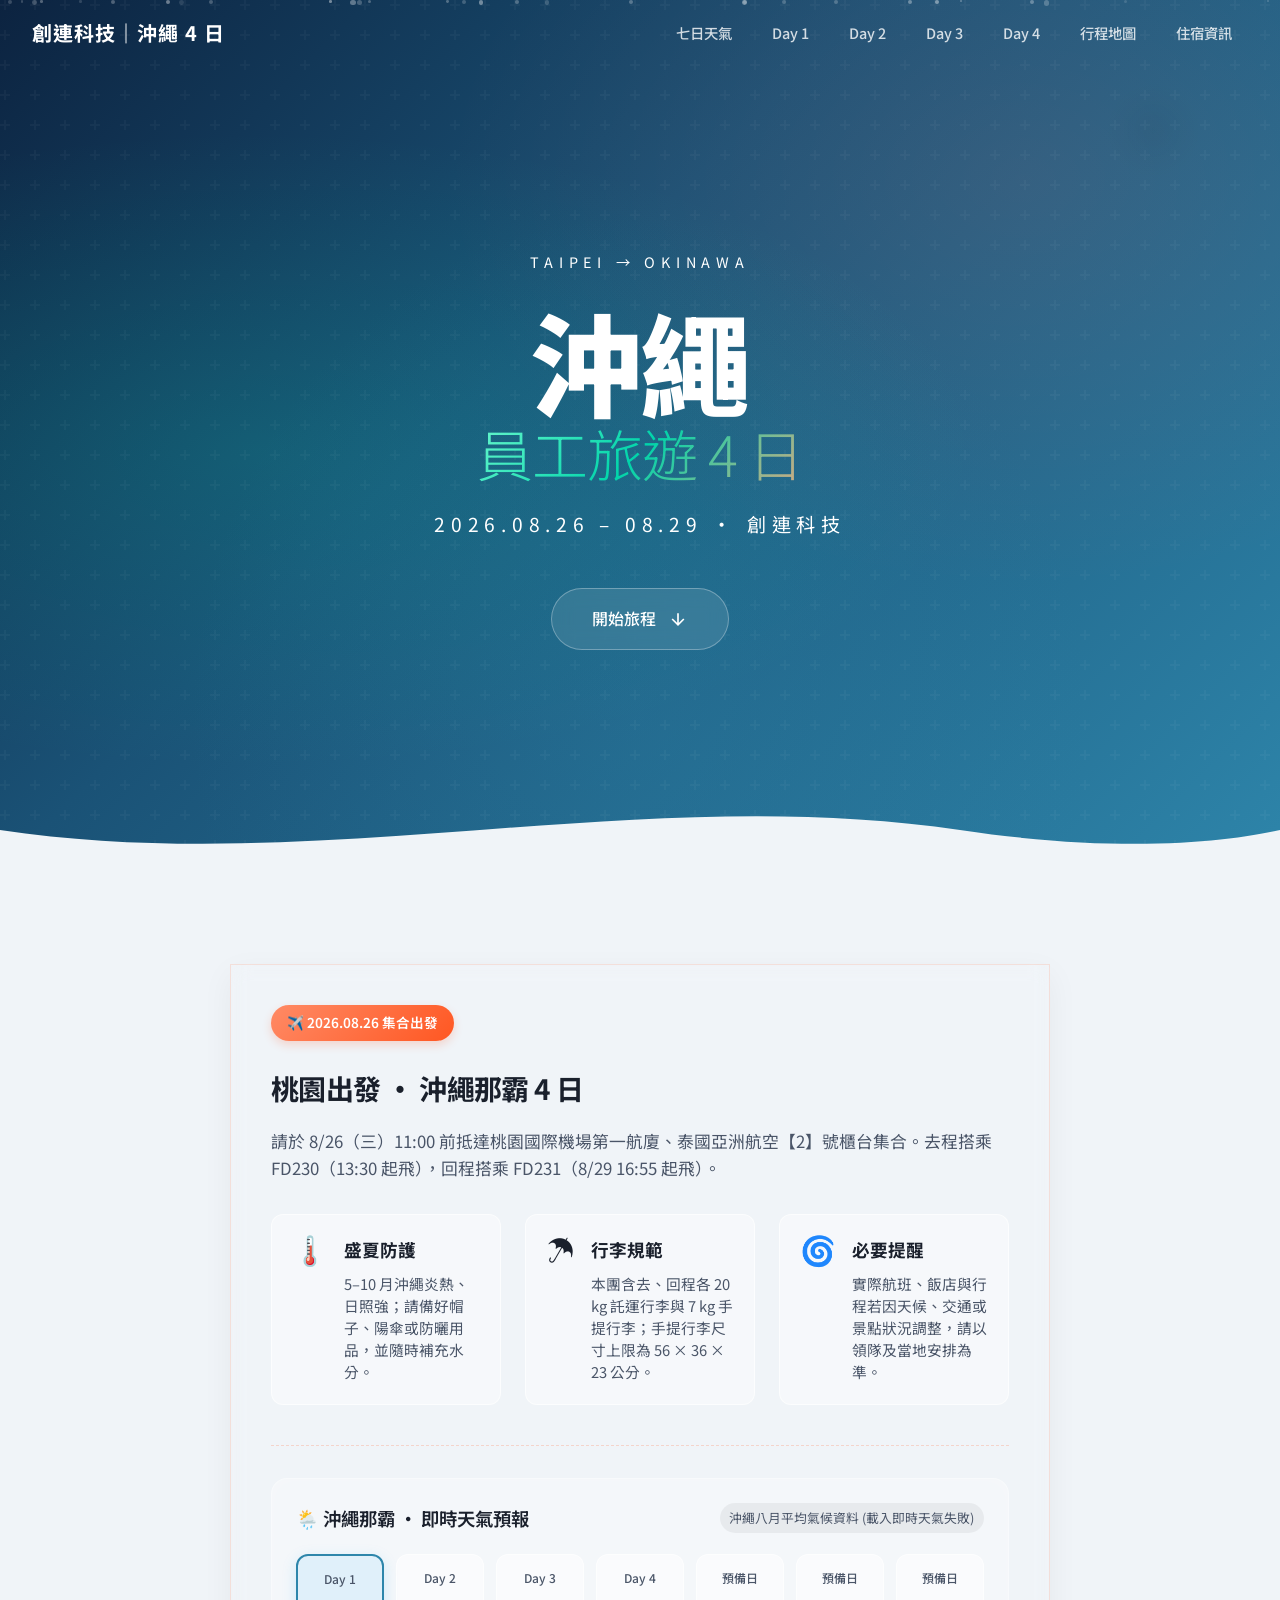
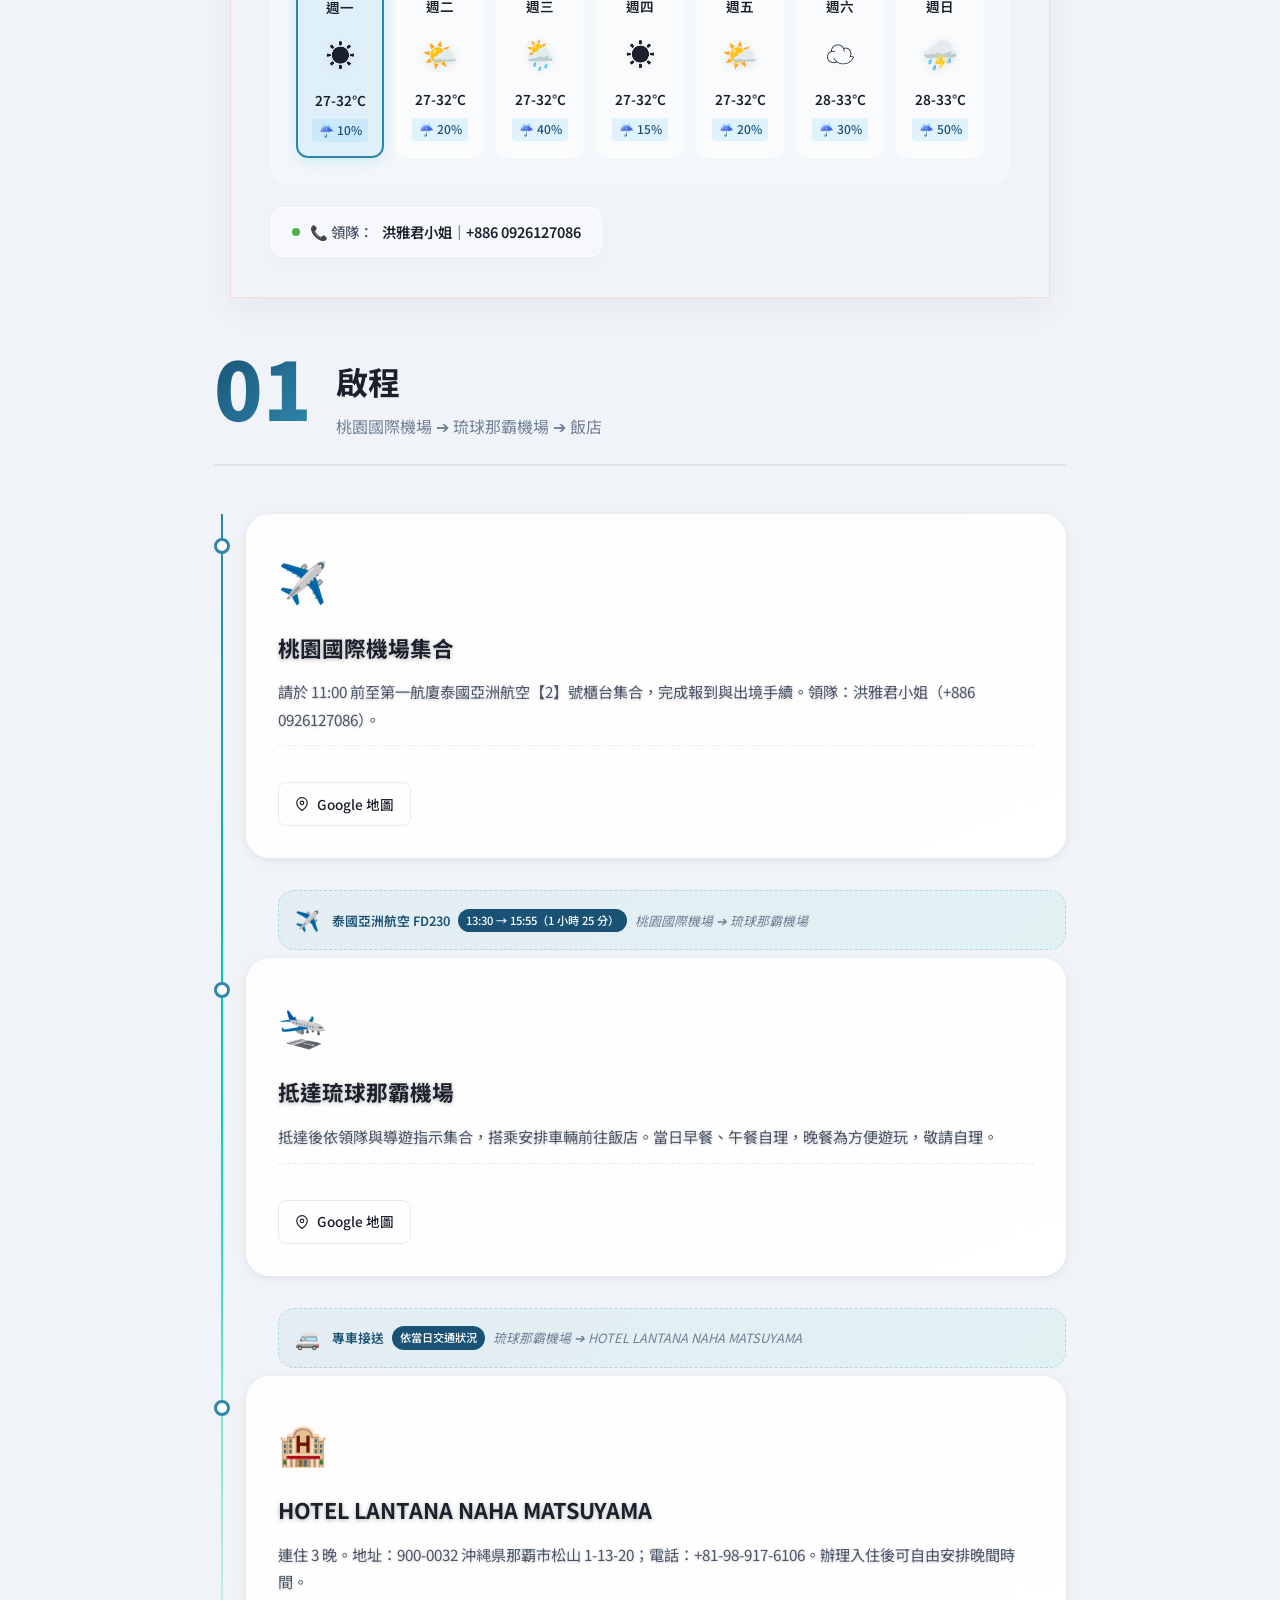
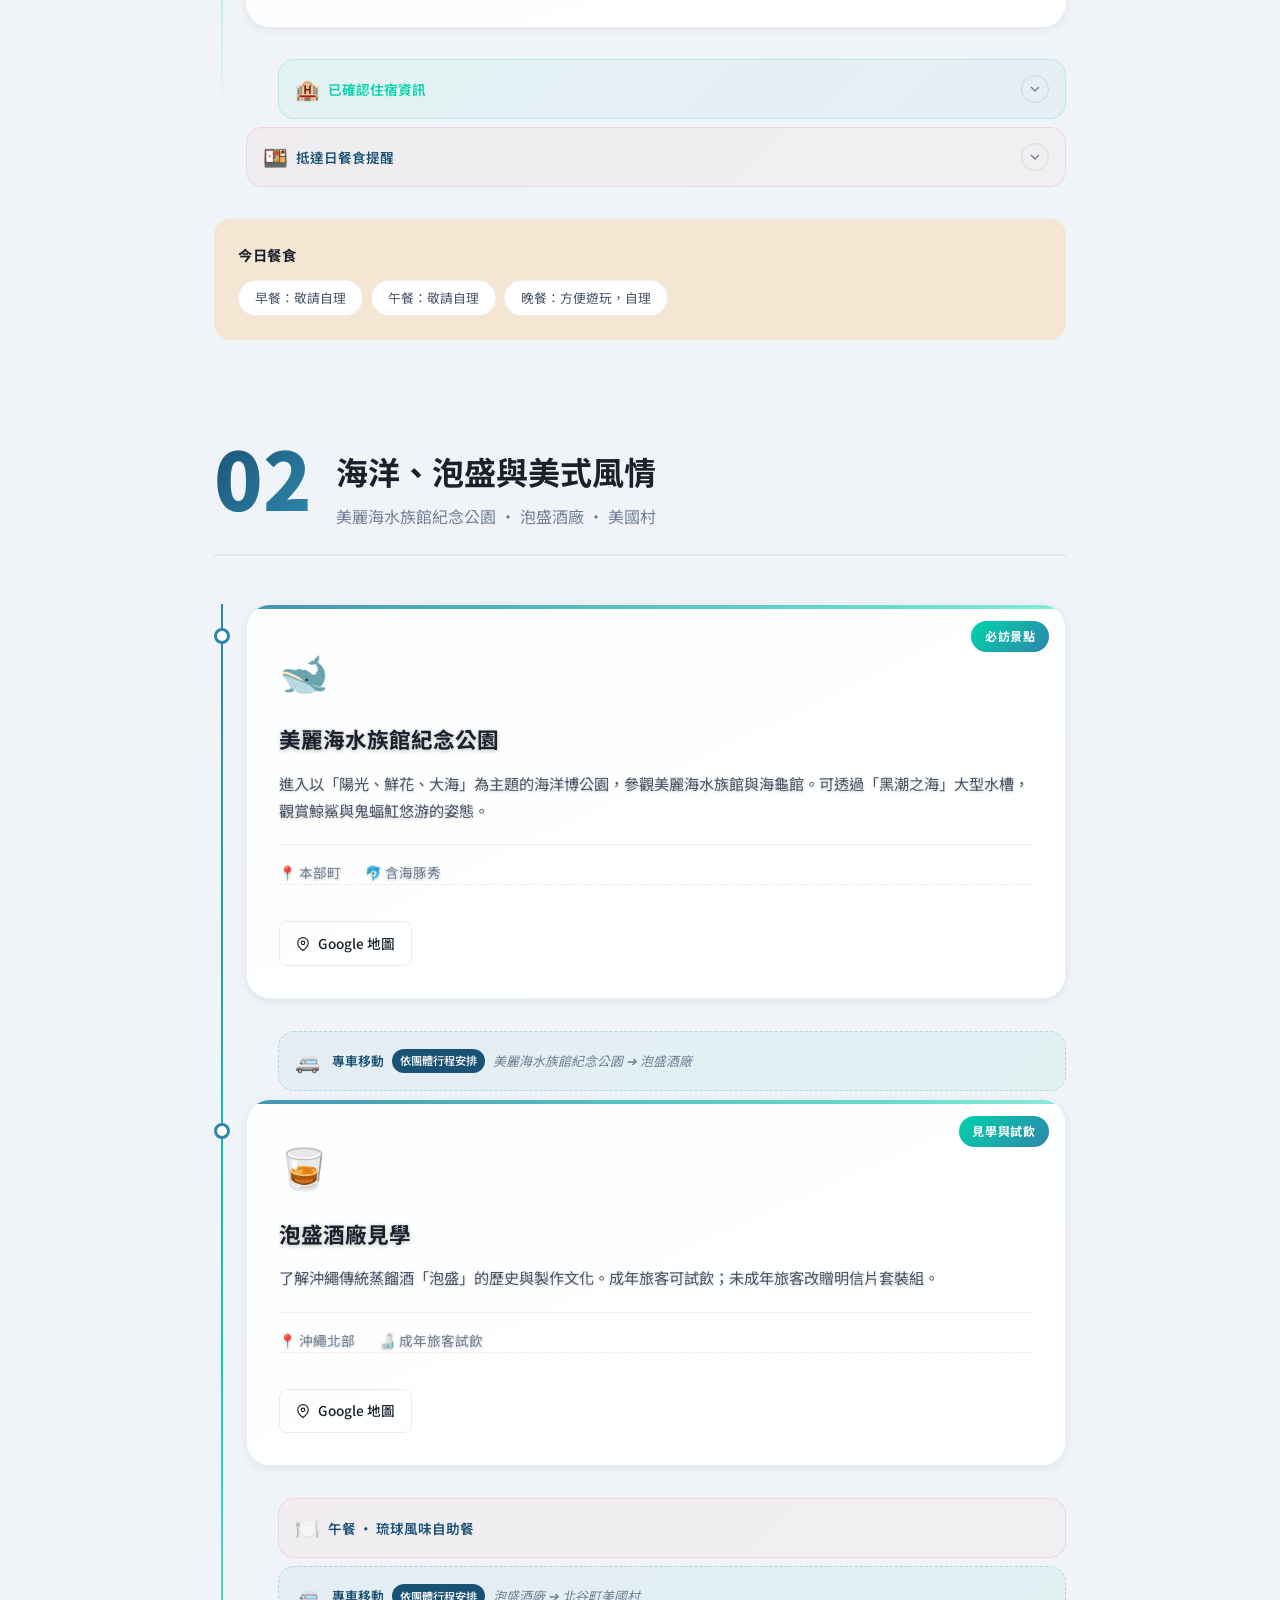
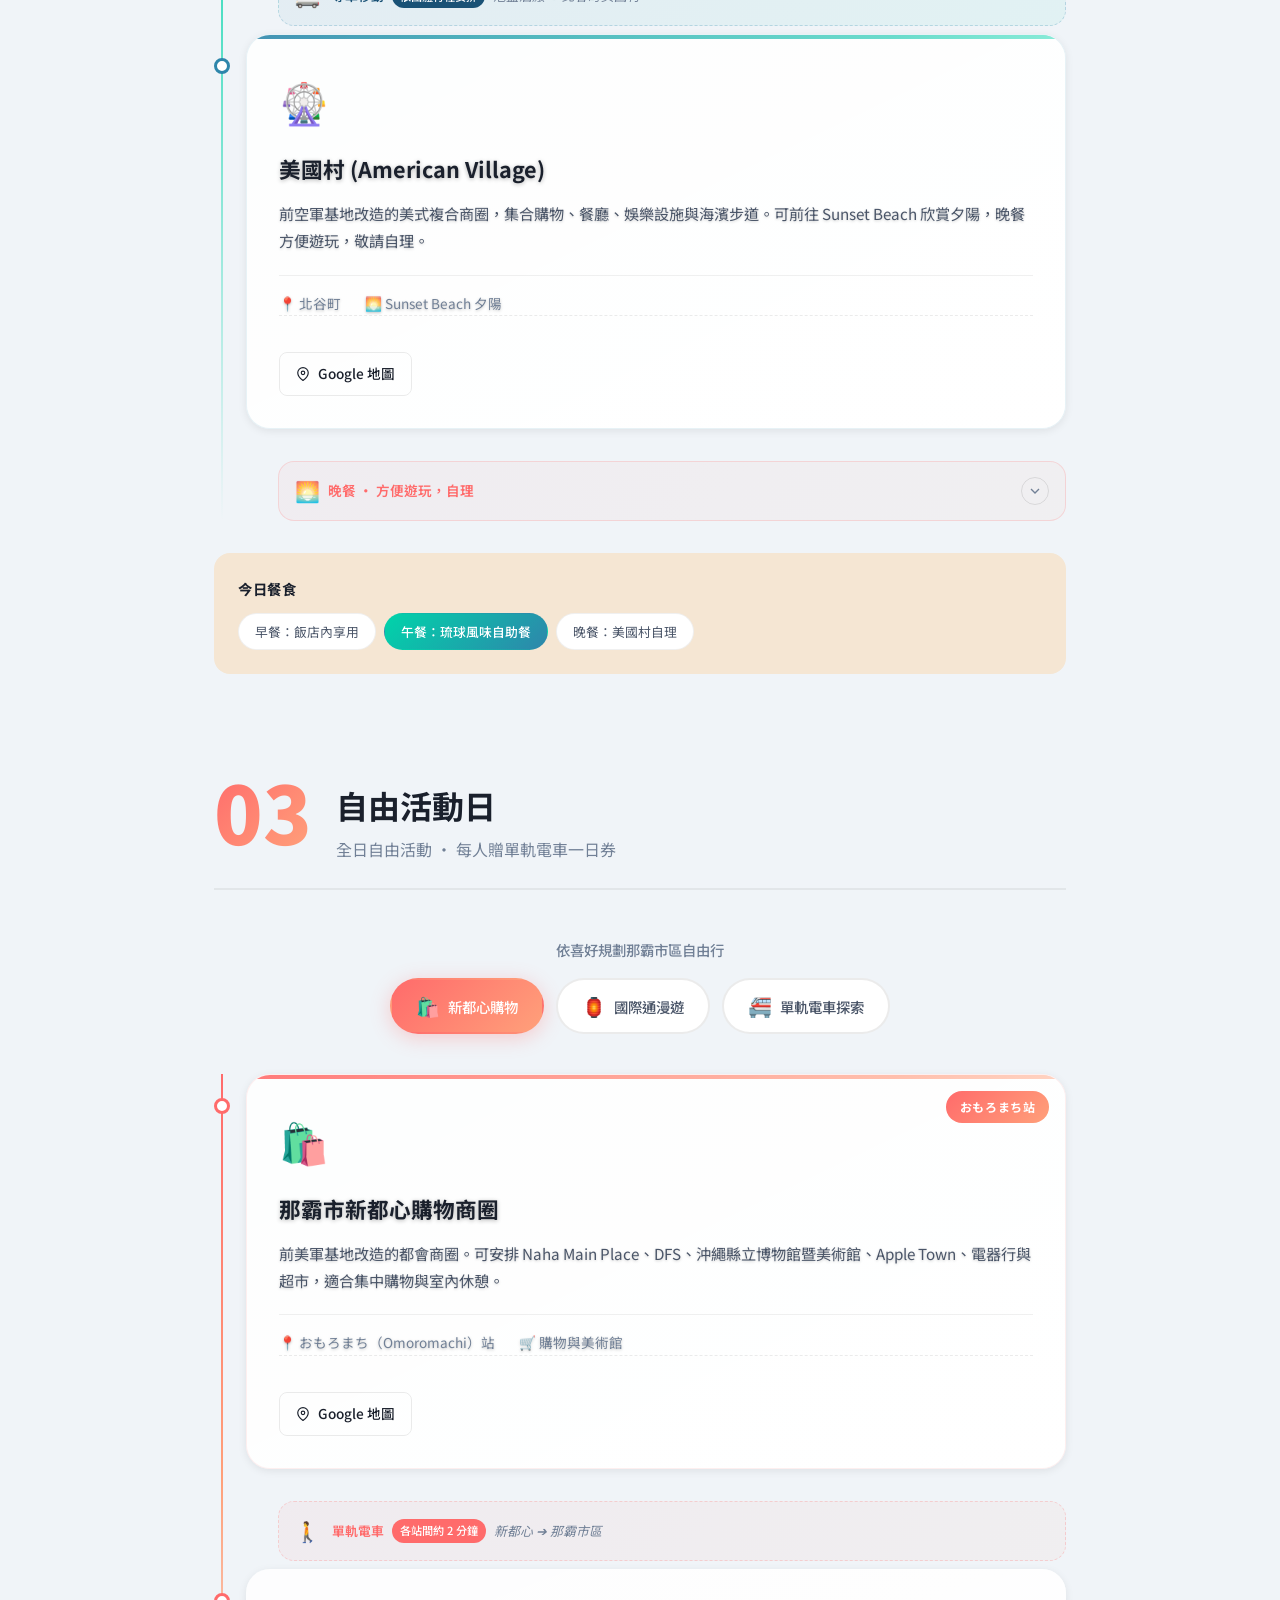
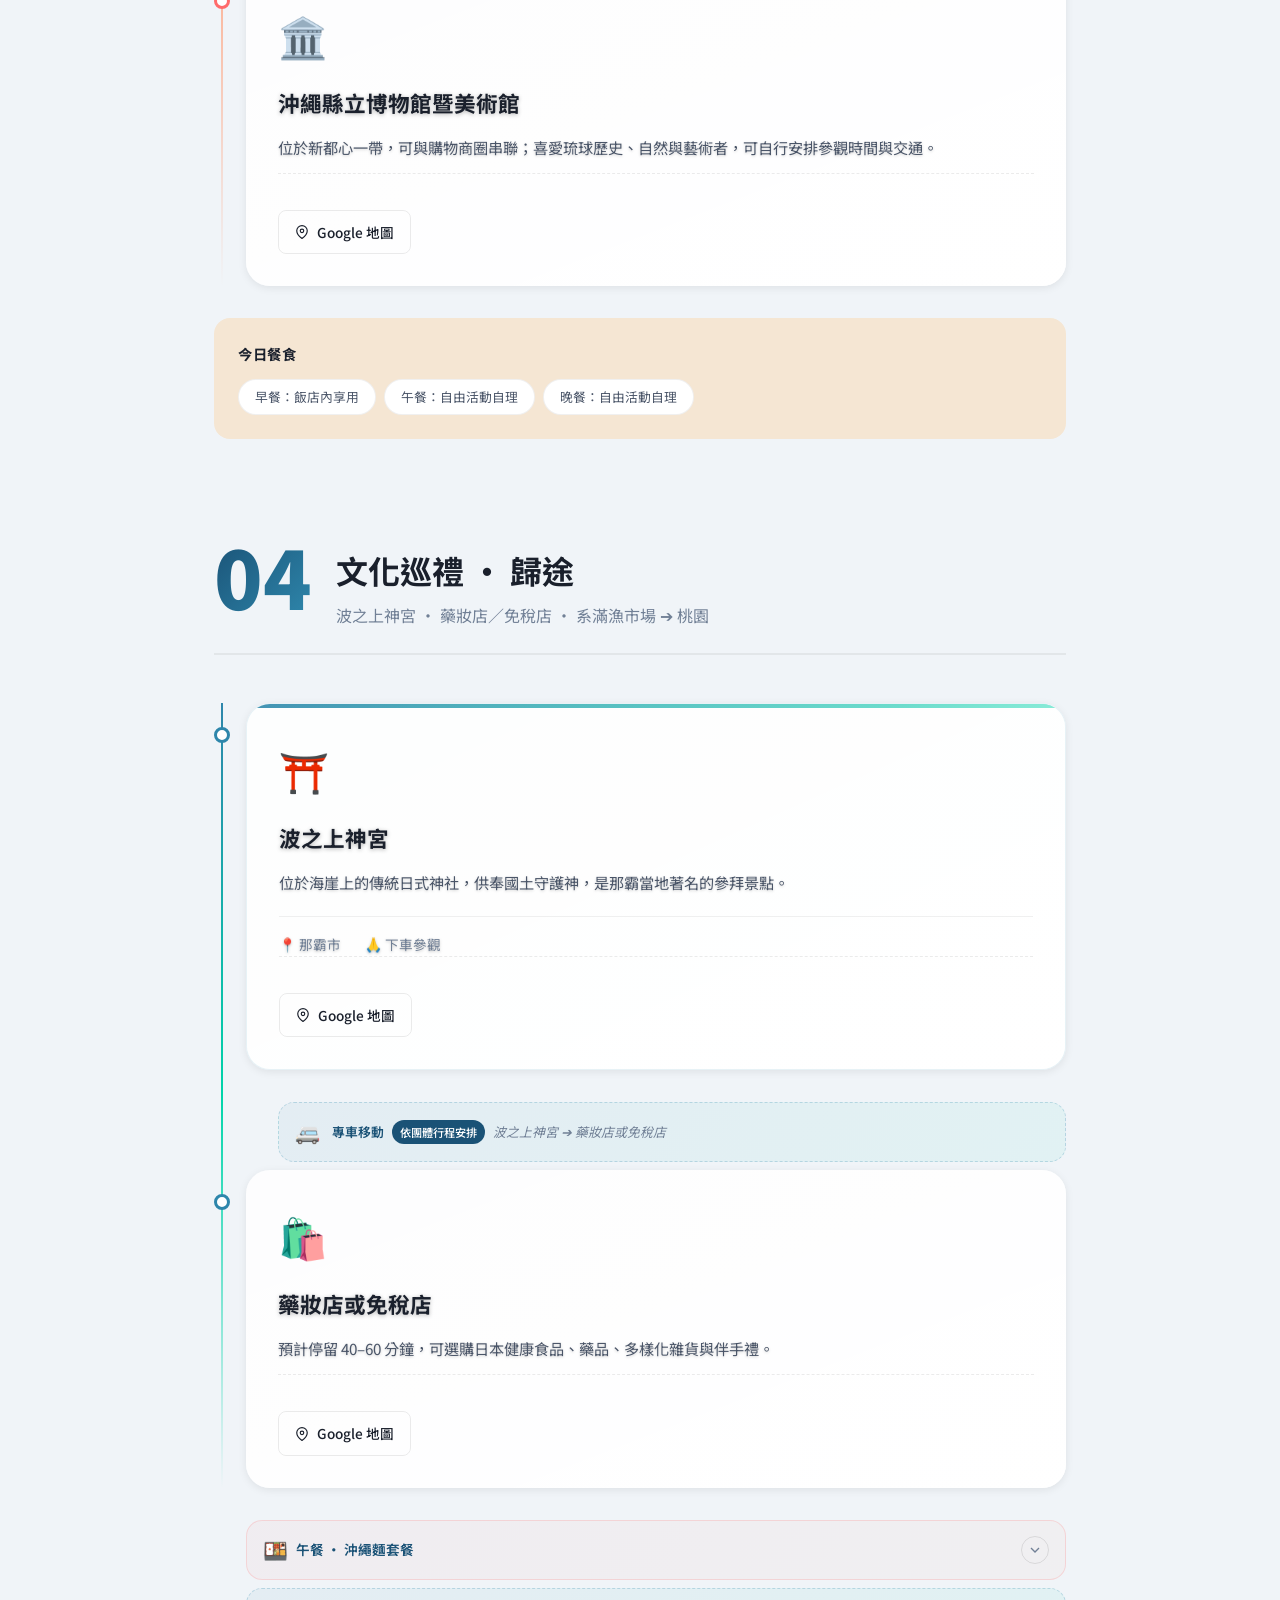
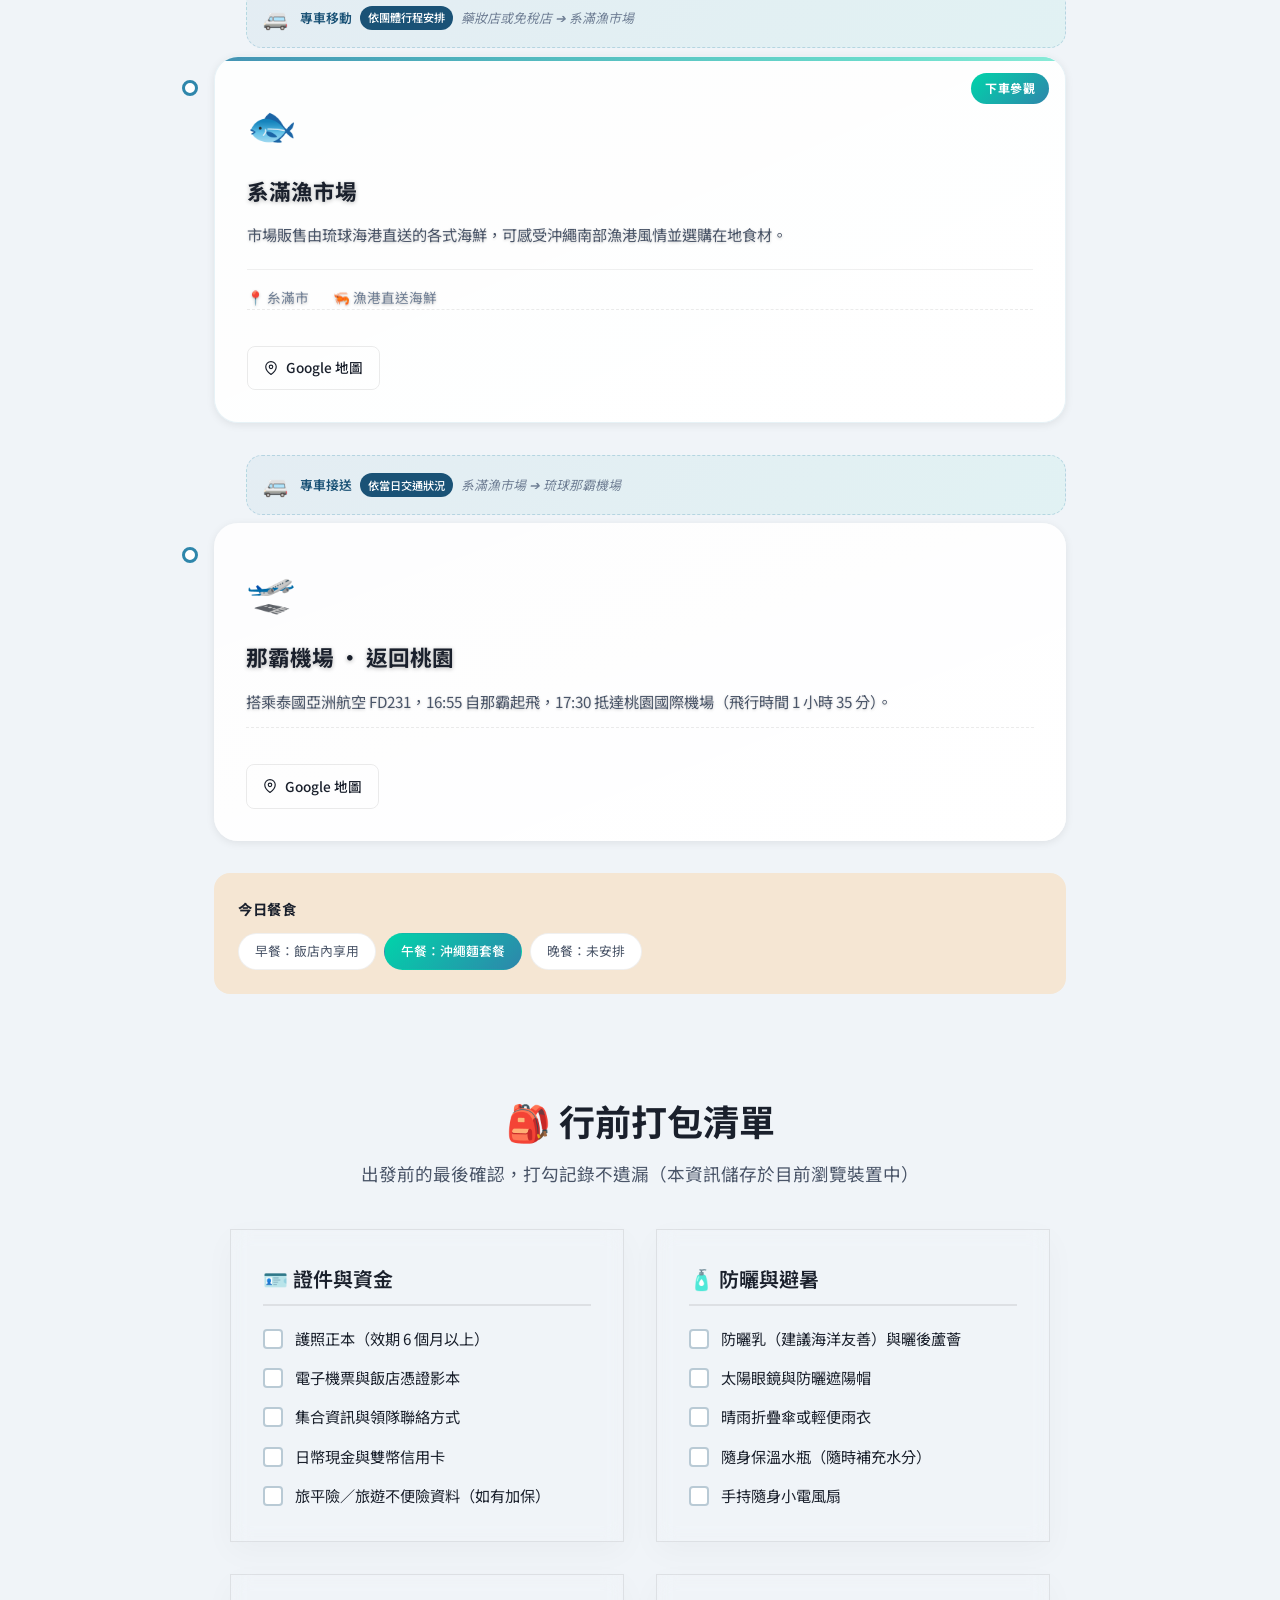
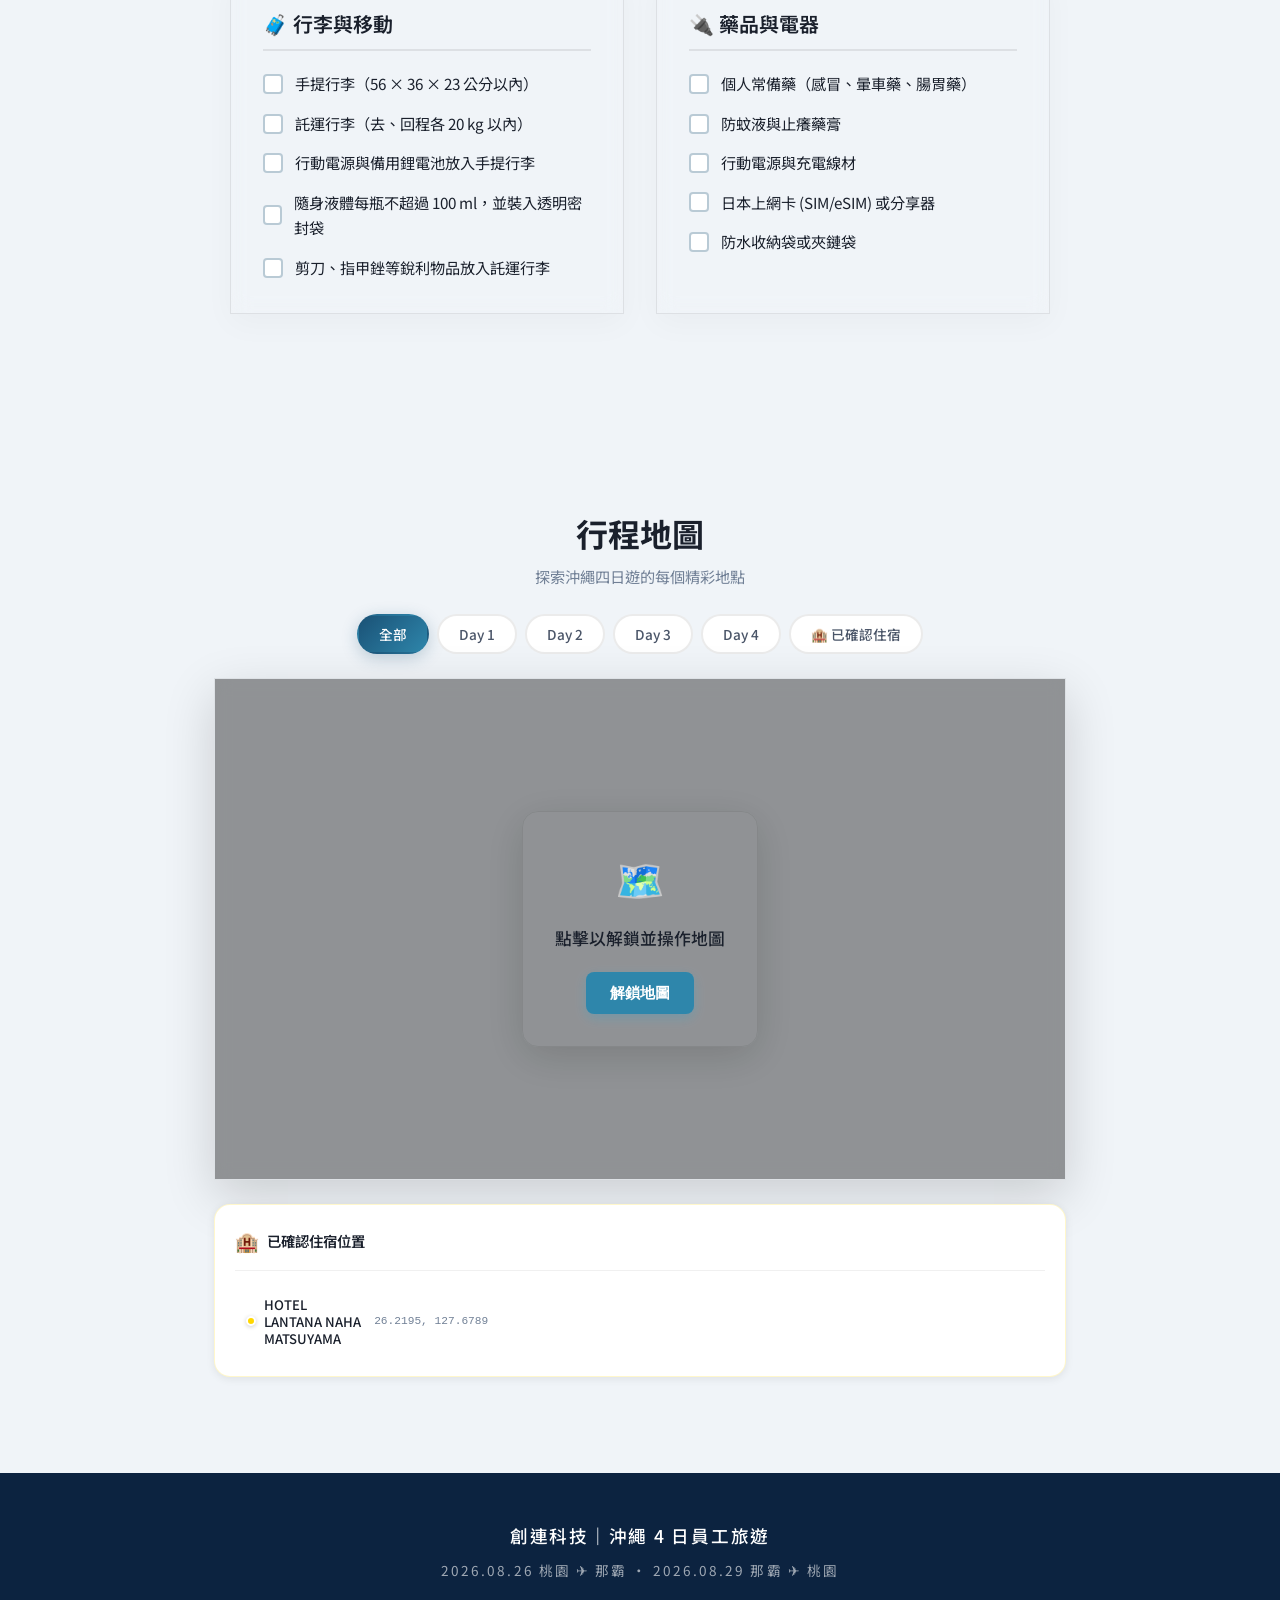
==== commit e6a85396: "Improve mobile travel navigation" ====
--- a/Travel/index.html
+++ b/Travel/index.html
@@ -4,7 +4,7 @@
   <meta charset="UTF-8">
   <meta name="viewport" content="width=device-width, initial-scale=1.0">
   <title>創連科技｜沖繩 4 日員工旅遊</title>
-  <link rel="stylesheet" href="styles.css">
+  <link rel="stylesheet" href="styles.css?v=20260823.1">
   <link rel="preconnect" href="https://fonts.googleapis.com">
   <link rel="preconnect" href="https://fonts.gstatic.com" crossorigin>
   <link href="https://fonts.googleapis.com/css2?family=Noto+Sans+TC:wght@300;400;500;700;900&family=Zen+Maru+Gothic:wght@400;700;900&display=swap" rel="stylesheet">
@@ -16,7 +16,10 @@
 
   <nav class="nav" id="nav">
     <div class="nav-brand">創連科技｜沖繩 4 日</div>
-    <ul class="nav-links">
+    <button class="nav-toggle" type="button" aria-label="開啟行程選單" aria-controls="navLinks" aria-expanded="false">
+      <span></span><span></span><span></span>
+    </button>
+    <ul class="nav-links" id="navLinks">
       <li><a href="#weatherSection" data-nav="weather">七日天氣</a></li>
       <li><a href="#day1" data-day="1">Day 1</a></li>
       <li><a href="#day2" data-day="2">Day 2</a></li>
@@ -775,6 +778,6 @@
   </div>
 
   <script src="https://unpkg.com/leaflet@1.9.4/dist/leaflet.js"></script>
-  <script src="app.js"></script>
+  <script src="app.js?v=20260823.1"></script>
 </body>
 </html>
--- a/Travel/styles.css
+++ b/Travel/styles.css
@@ -719,6 +719,28 @@
   border-radius: 2px;
 }
 
+.nav-toggle {
+  display: none;
+  width: 42px;
+  height: 42px;
+  padding: 0;
+  border: 1px solid rgba(255, 255, 255, 0.35);
+  border-radius: 10px;
+  background: rgba(10, 22, 40, 0.28);
+  color: var(--white);
+  cursor: pointer;
+}
+
+.nav-toggle span {
+  display: block;
+  width: 19px;
+  height: 2px;
+  margin: 4px auto;
+  border-radius: 2px;
+  background: currentColor;
+  transition: transform 0.2s ease, opacity 0.2s ease;
+}
+
 /* ===== HERO ===== */
 .hero {
   position: relative;
@@ -1257,16 +1279,58 @@
 /* ===== RESPONSIVE ===== */
 @media (max-width: 768px) {
   .nav {
-    padding: 0.75rem 1rem;
+    min-height: 64px;
+    padding: 0.7rem 1rem;
+  }
+
+  .nav-brand {
+    max-width: calc(100% - 58px);
+    font-size: 1rem;
+    line-height: 1.35;
+    white-space: nowrap;
+  }
+
+  .nav-toggle {
+    display: block;
+    flex: 0 0 auto;
   }
 
   .nav-links {
-    gap: 0.25rem;
+    position: absolute;
+    top: calc(100% + 0.45rem);
+    left: 1rem;
+    right: 1rem;
+    display: none;
+    max-height: calc(100vh - 90px);
+    margin: 0;
+    padding: 0.5rem;
+    overflow-y: auto;
+    background: rgba(10, 22, 40, 0.97);
+    border: 1px solid rgba(255, 255, 255, 0.14);
+    border-radius: 12px;
+    box-shadow: 0 16px 36px rgba(0, 0, 0, 0.3);
+  }
+
+  .nav.menu-open .nav-links {
+    display: block;
+  }
+
+  .nav.menu-open .nav-toggle span:nth-child(1) {
+    transform: translateY(6px) rotate(45deg);
+  }
+
+  .nav.menu-open .nav-toggle span:nth-child(2) {
+    opacity: 0;
+  }
+
+  .nav.menu-open .nav-toggle span:nth-child(3) {
+    transform: translateY(-6px) rotate(-45deg);
   }
 
   .nav-links a {
-    padding: 0.4rem 0.6rem;
-    font-size: 0.8rem;
+    display: block;
+    padding: 0.8rem 0.9rem;
+    font-size: 0.95rem;
   }
 
   .main {
@@ -1323,12 +1387,7 @@
 
 @media (max-width: 480px) {
   .nav-brand {
-    font-size: 1rem;
-  }
-
-  .nav-links a {
-    padding: 0.3rem 0.5rem;
-    font-size: 0.75rem;
+    font-size: 0.95rem;
   }
 
   .hero-cta {
@@ -2089,4 +2148,3 @@
 .dark-mode .restaurant-card:hover .restaurant-distance {
   background: rgba(255, 152, 0, 0.1);
 }
-
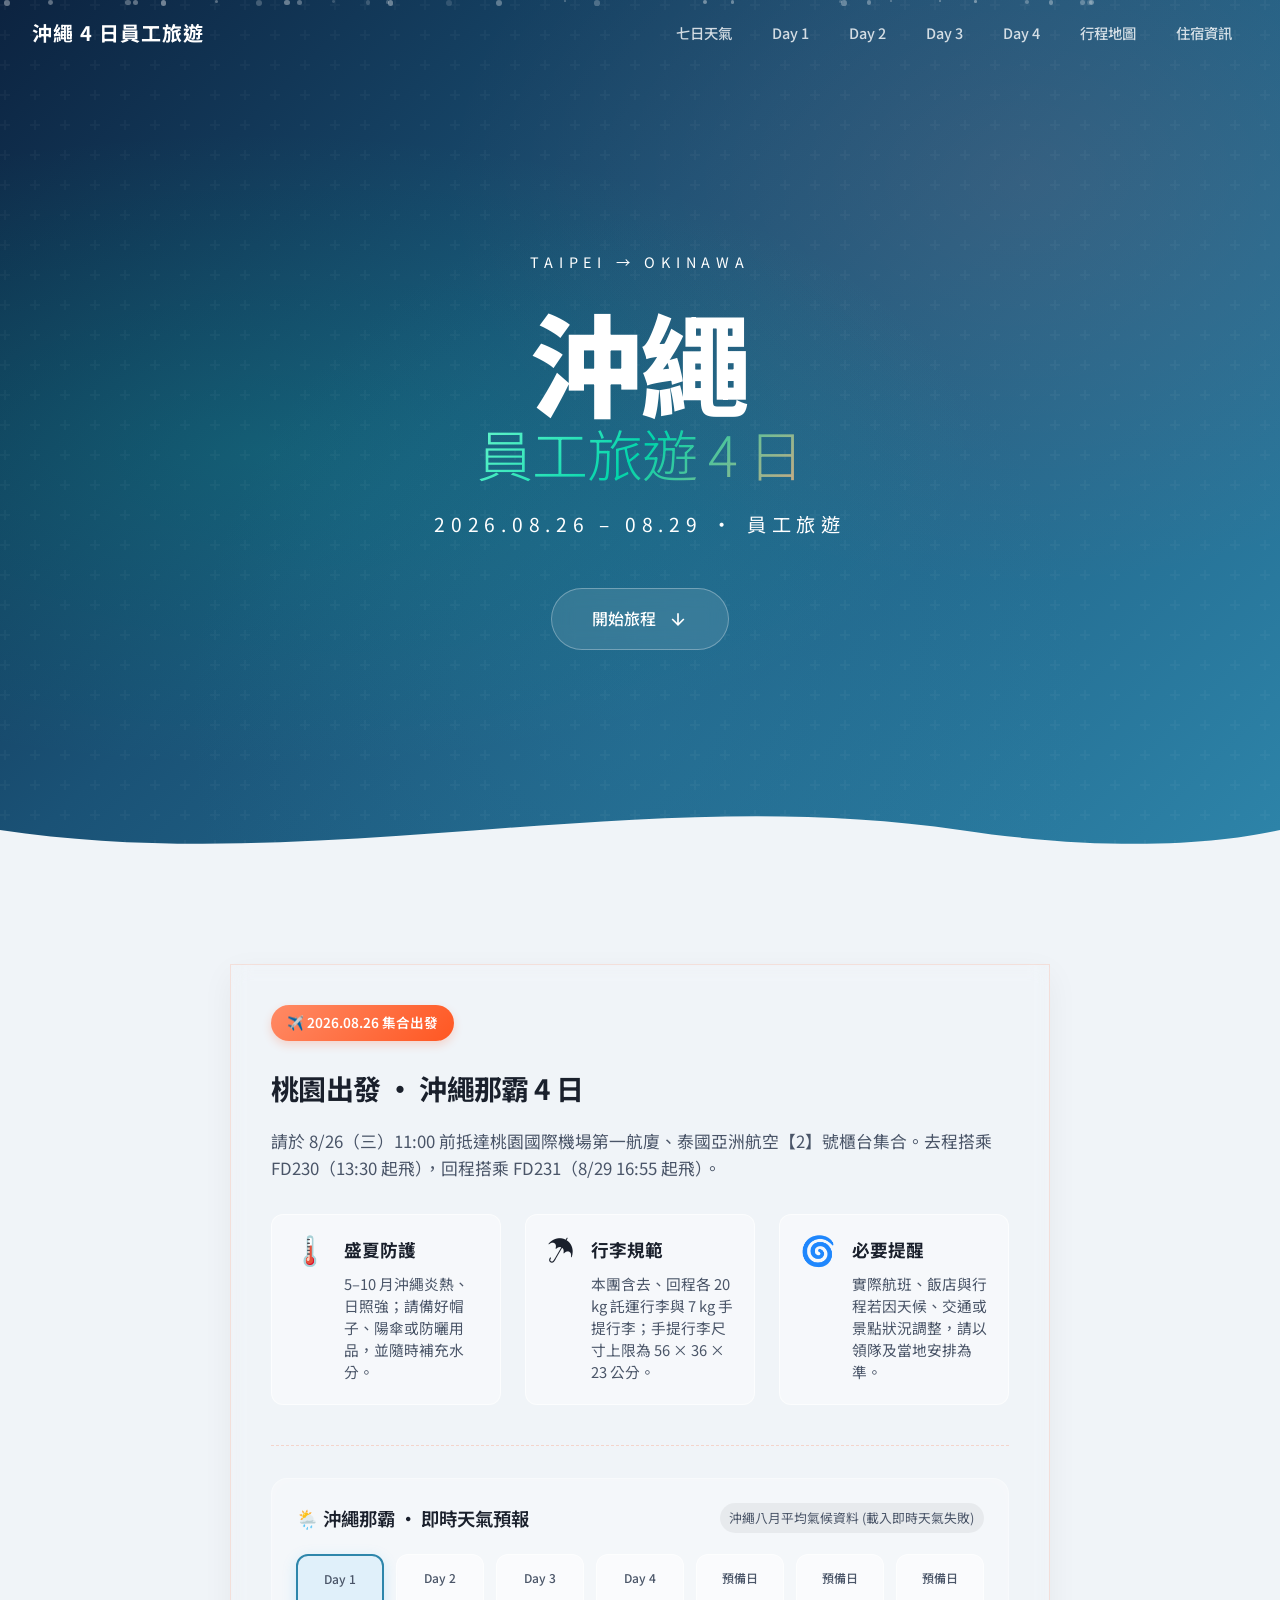
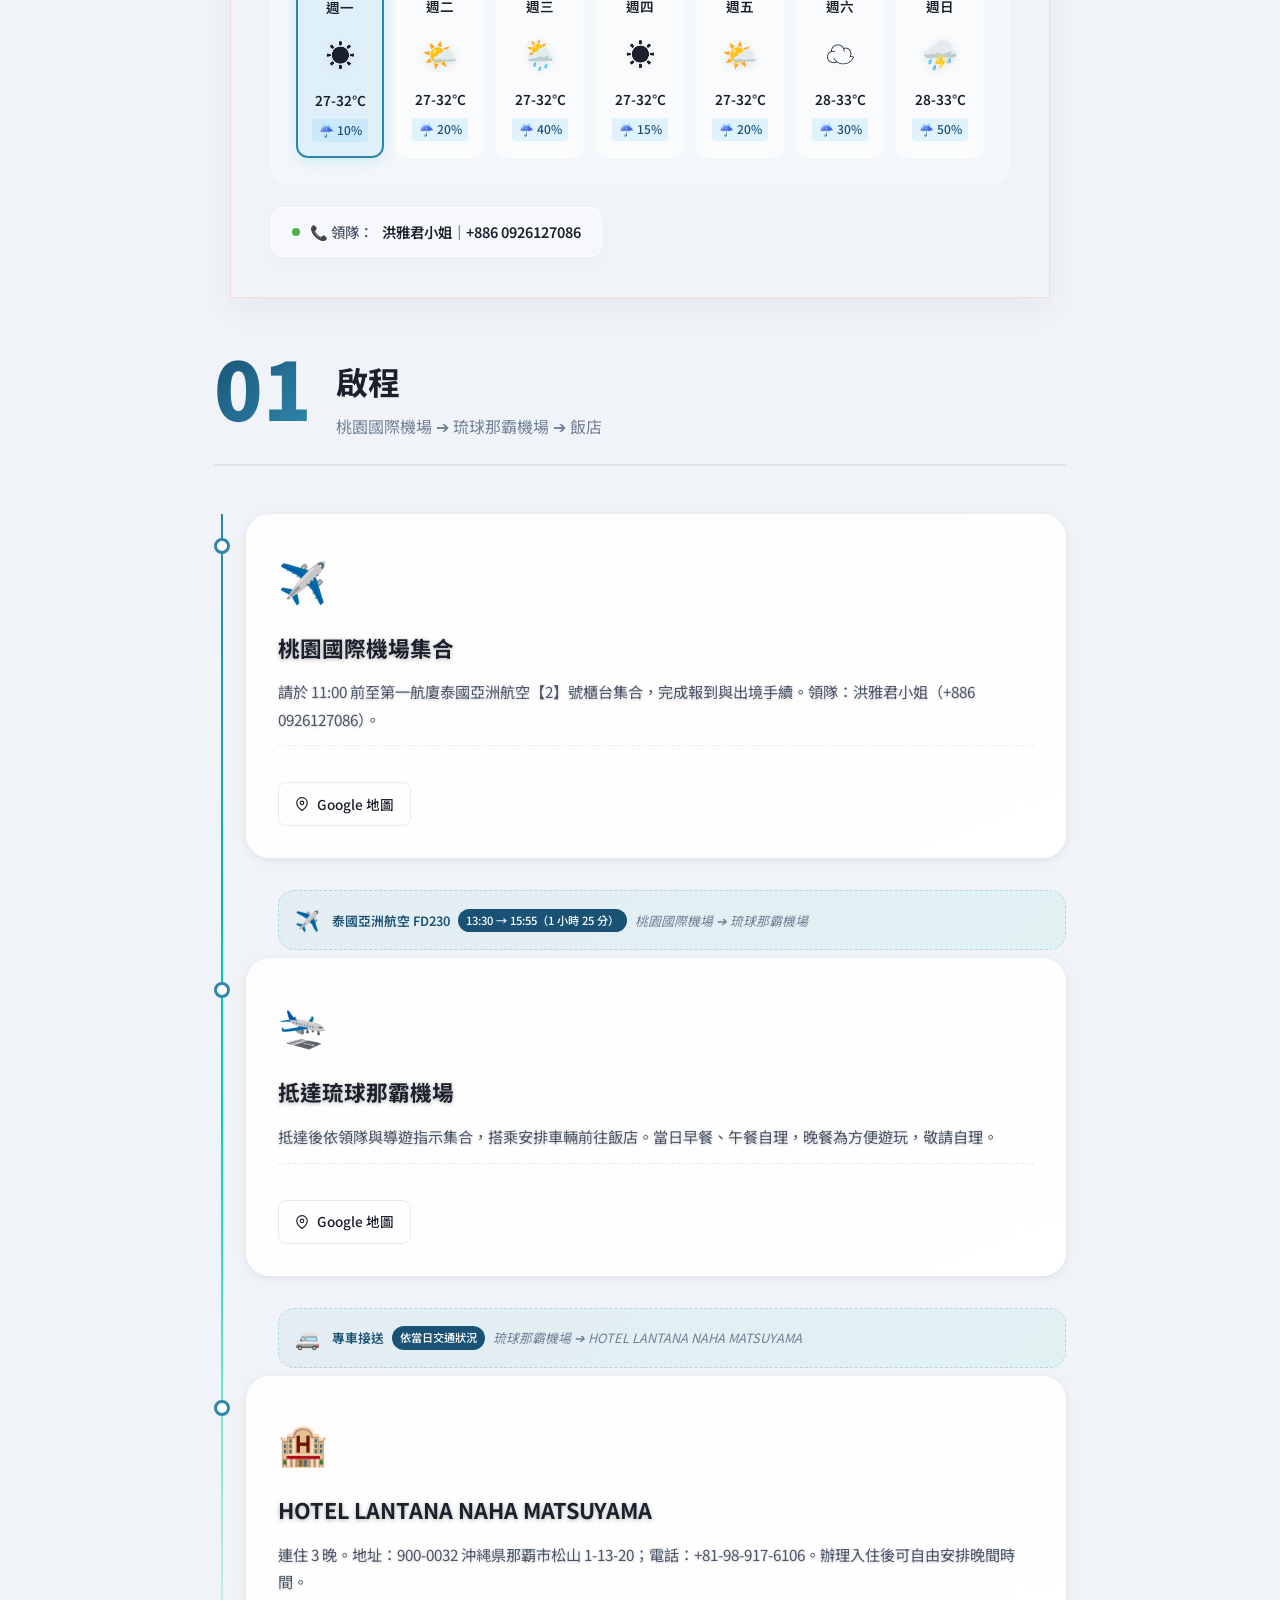
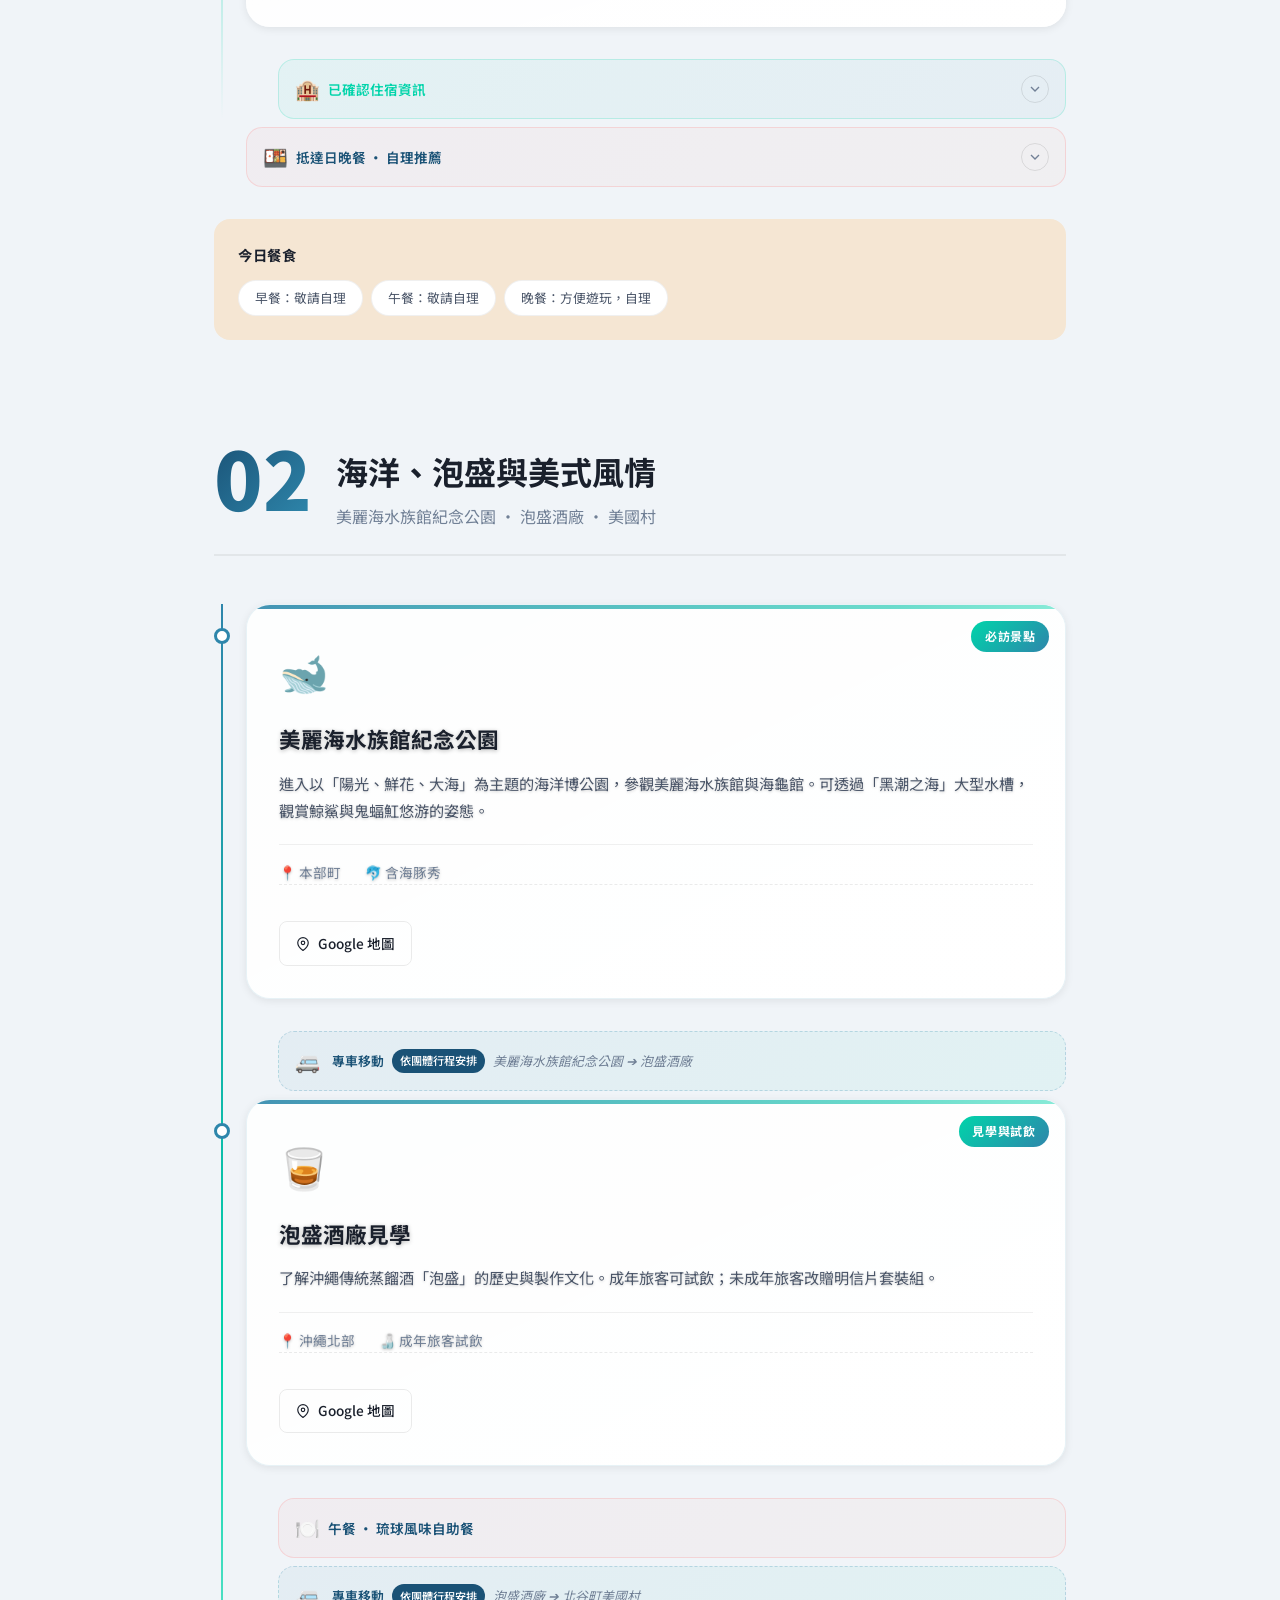
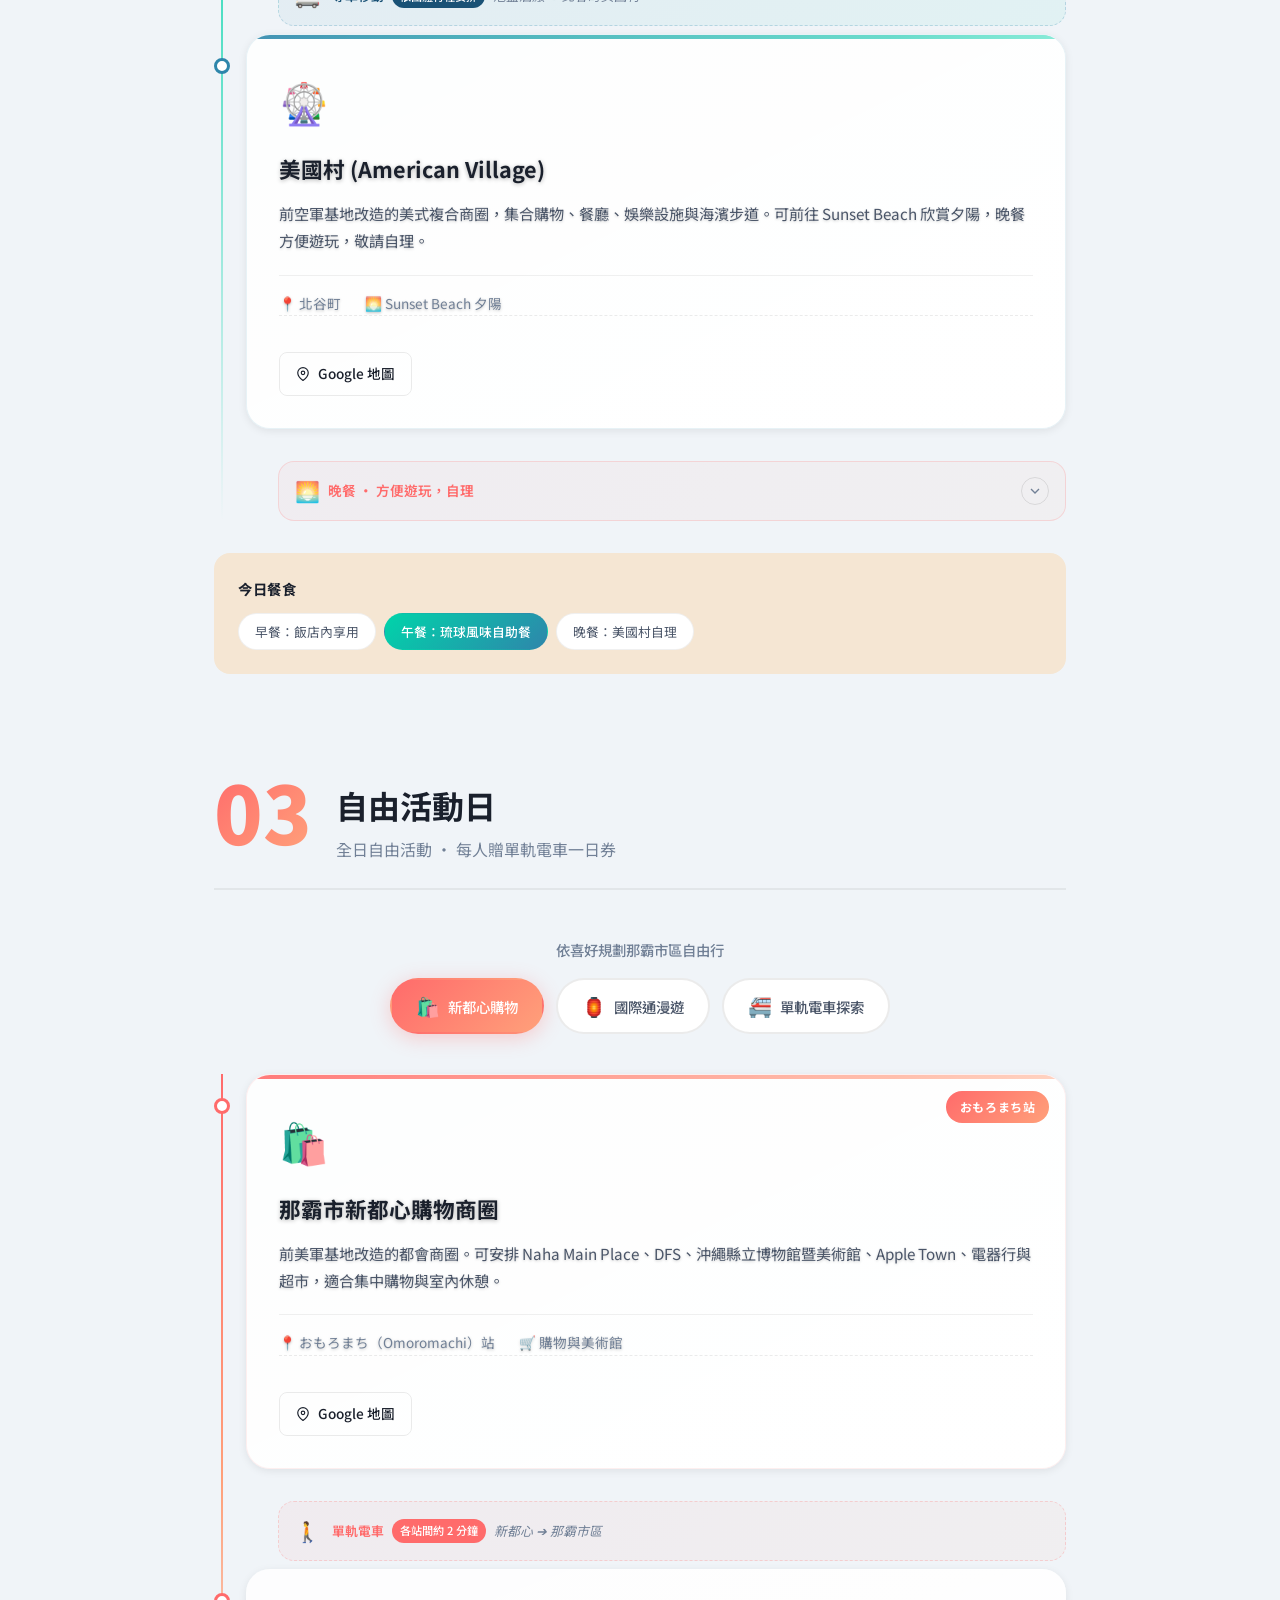
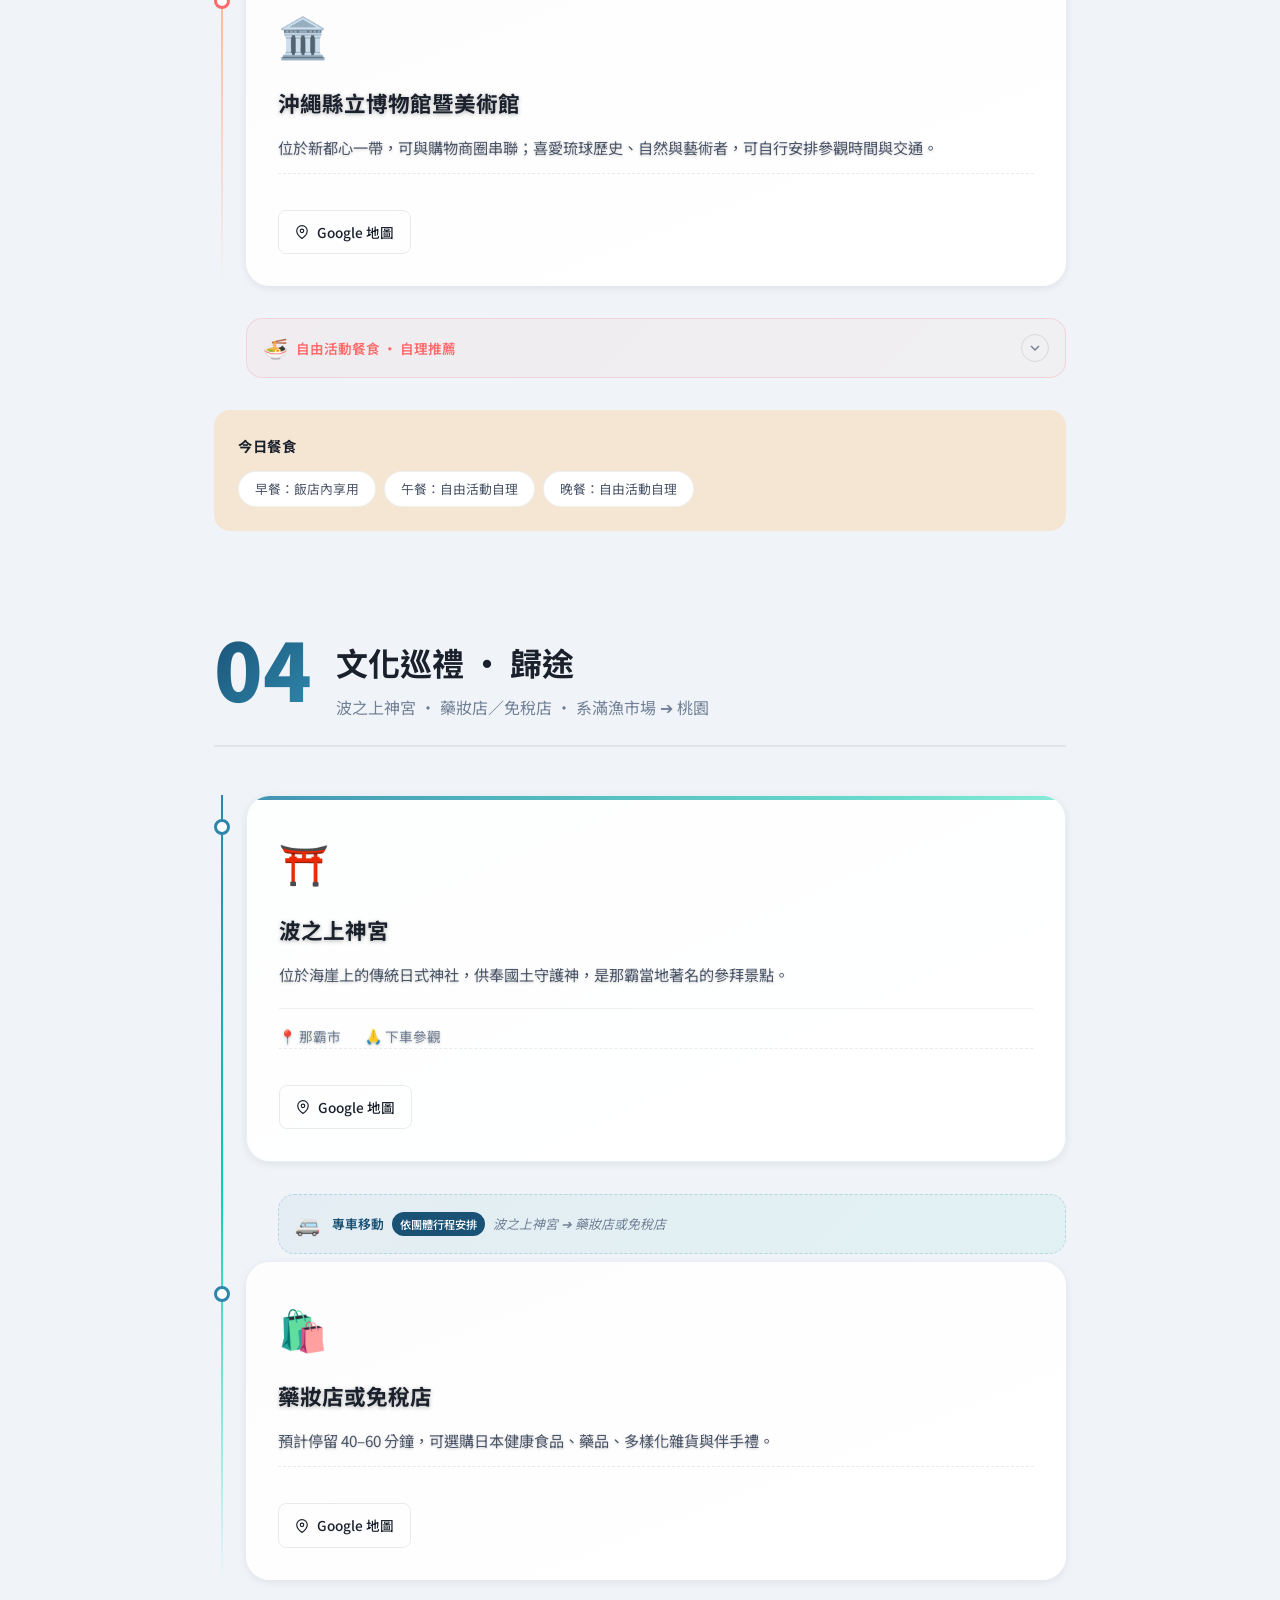
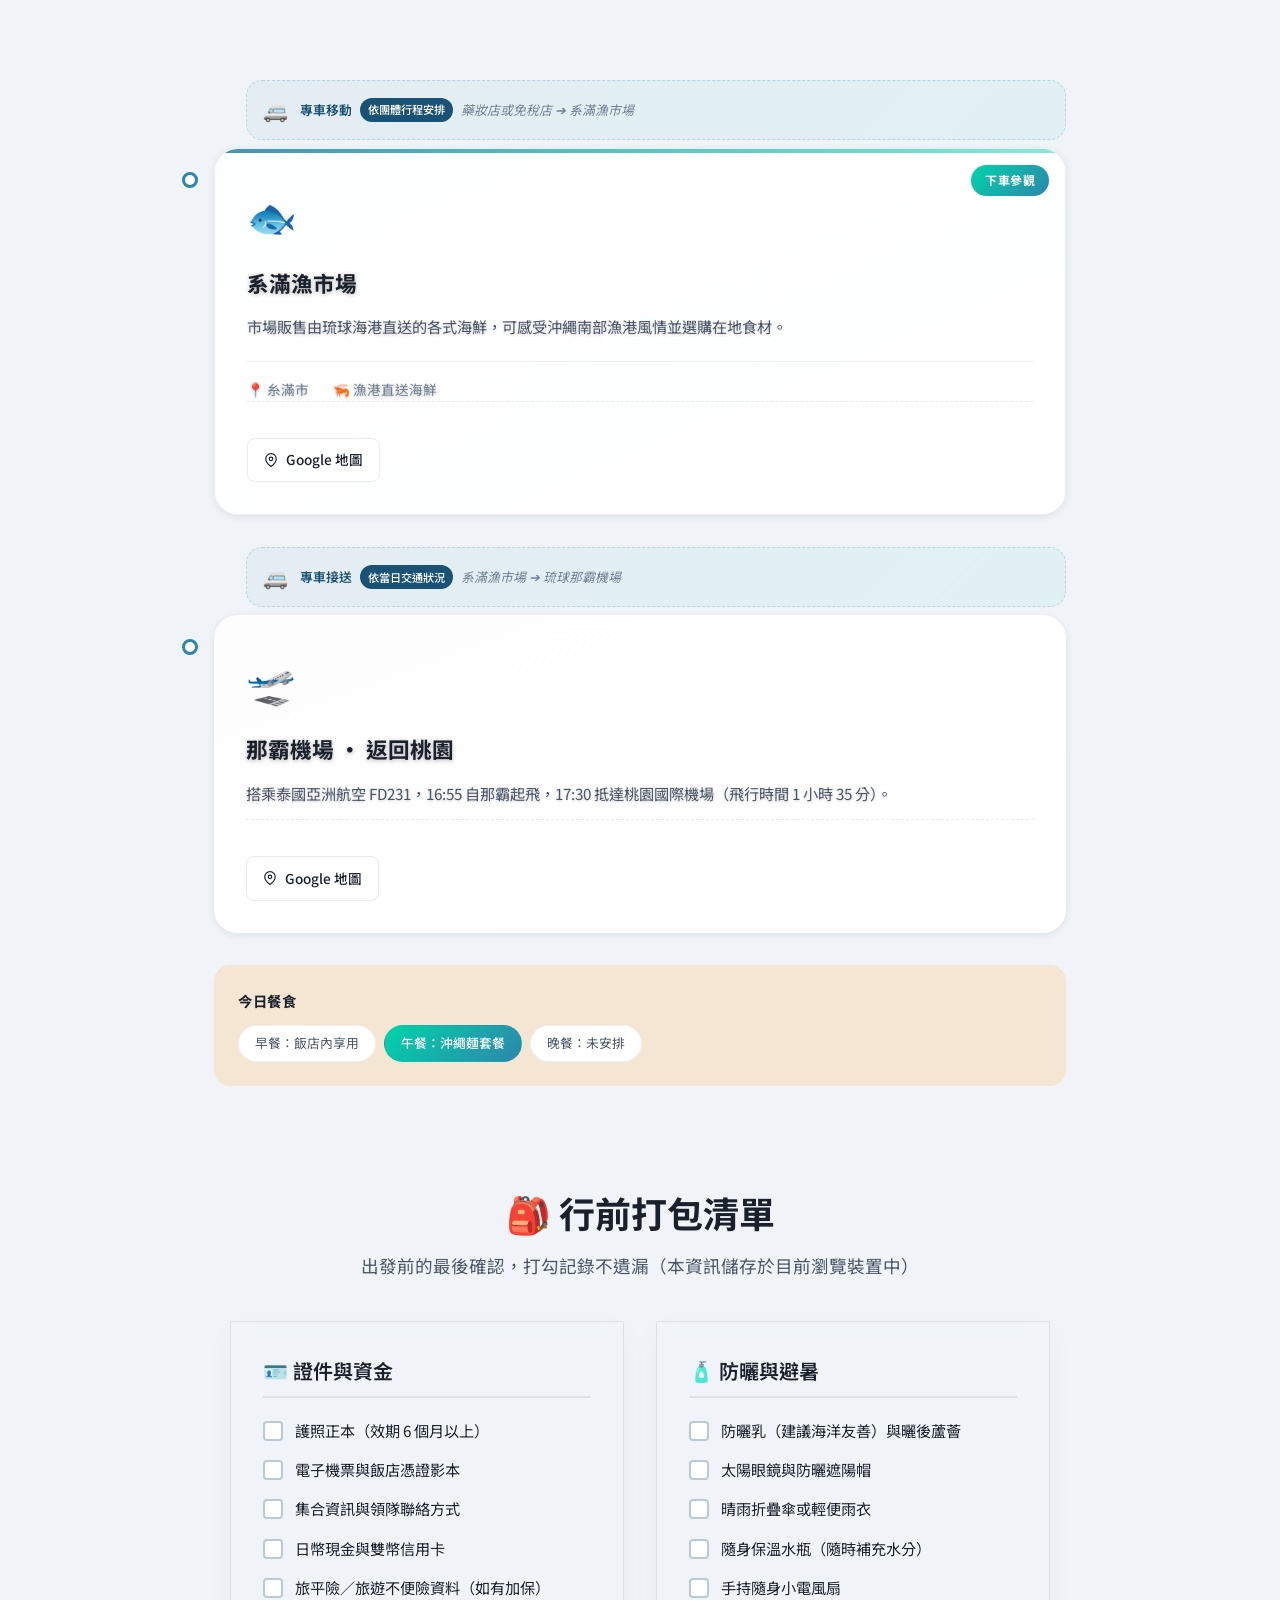
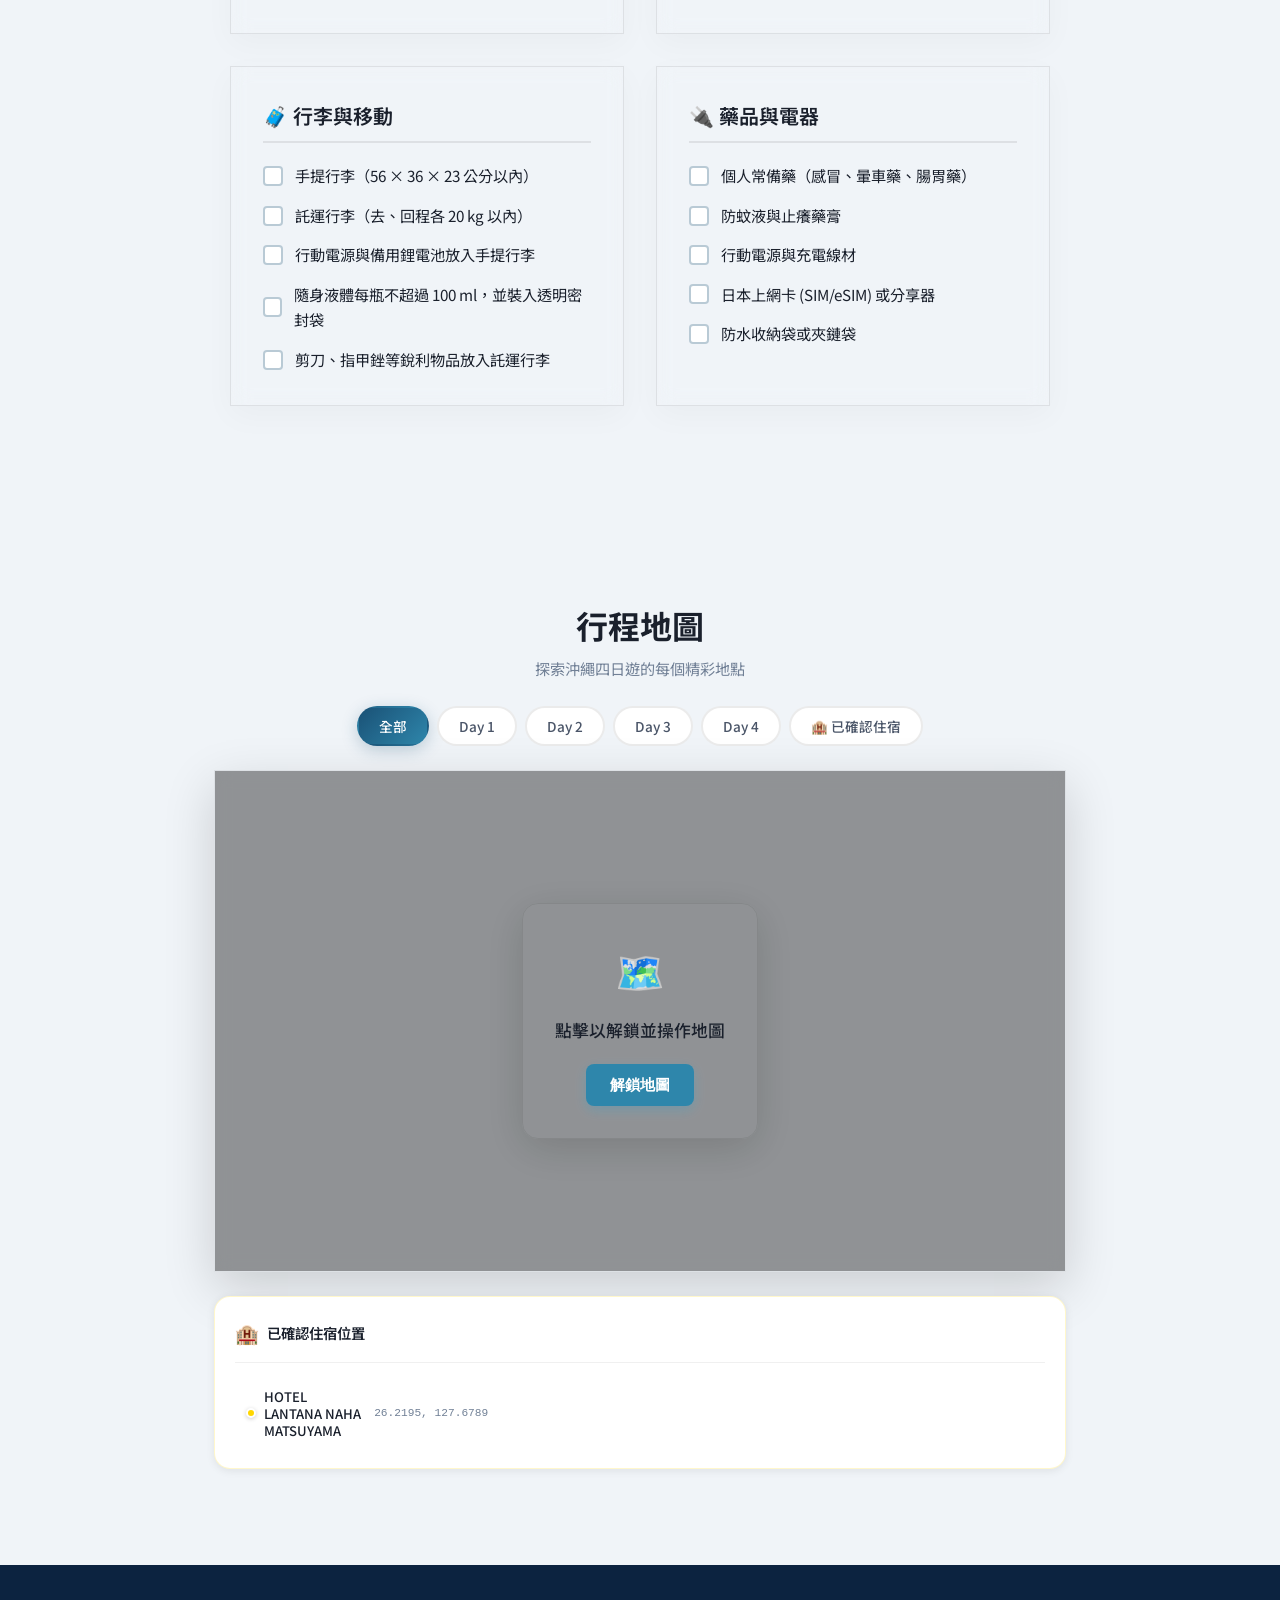
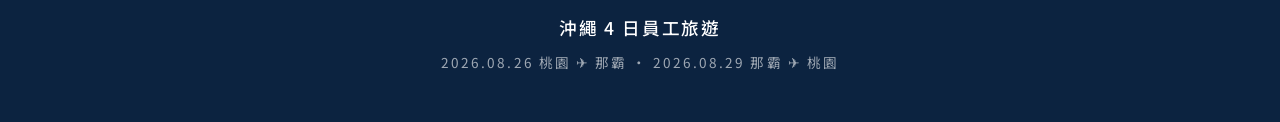
==== commit ce4061a7: "Update travel meal recommendations" ====
--- a/Travel/index.html
+++ b/Travel/index.html
@@ -3,7 +3,7 @@
 <head>
   <meta charset="UTF-8">
   <meta name="viewport" content="width=device-width, initial-scale=1.0">
-  <title>創連科技｜沖繩 4 日員工旅遊</title>
+  <title>沖繩 4 日員工旅遊</title>
   <link rel="stylesheet" href="styles.css?v=20260823.1">
   <link rel="preconnect" href="https://fonts.googleapis.com">
   <link rel="preconnect" href="https://fonts.gstatic.com" crossorigin>
@@ -15,7 +15,7 @@
   <canvas class="ink-canvas" id="inkCanvas"></canvas>
 
   <nav class="nav" id="nav">
-    <div class="nav-brand">創連科技｜沖繩 4 日</div>
+    <div class="nav-brand">沖繩 4 日員工旅遊</div>
     <button class="nav-toggle" type="button" aria-label="開啟行程選單" aria-controls="navLinks" aria-expanded="false">
       <span></span><span></span><span></span>
     </button>
@@ -39,7 +39,7 @@
         <span class="hero-title-line">沖繩</span>
         <span class="hero-title-line accent">員工旅遊 4 日</span>
       </h1>
-      <p class="hero-desc">2026.08.26 – 08.29 · 創連科技</p>
+      <p class="hero-desc">2026.08.26 – 08.29 · 員工旅遊</p>
       <a href="#day1" class="hero-cta">
         <span>開始旅程</span>
         <svg width="20" height="20" viewBox="0 0 24 24" fill="none" stroke="currentColor" stroke-width="2"><path d="M12 5v14M5 12l7 7 7-7"/></svg>
@@ -202,13 +202,24 @@
         <div class="meal-marker reveal" data-meal="lunch">
           <div class="meal-marker-header">
             <span class="meal-marker-icon">🍱</span>
-            <span class="meal-marker-title">抵達日餐食提醒</span>
+            <span class="meal-marker-title">抵達日晚餐 · 自理推薦</span>
             <button class="meal-toggle" aria-label="展開餐廳推薦">
               <svg width="16" height="16" viewBox="0 0 24 24" fill="none" stroke="currentColor" stroke-width="2"><path d="M6 9l6 6 6-6"/></svg>
             </button>
           </div>
           <div class="meal-marker-content">
-            <p class="meal-marker-desc">文件安排為早餐、午餐自理；晚餐為方便遊玩，敬請自理。航空機票不含機上餐食。</p>
+            <p class="meal-marker-desc">早餐、午餐可依出境時間在機場自行安排；抵達飯店後，可步行至松山／美榮橋一帶用餐。</p>
+            <div class="restaurant-list">
+              <a class="restaurant-card" href="https://www.google.com/maps/search/?api=1&amp;query=平家亭+那覇松山" target="_blank" rel="noopener">
+                <span class="restaurant-name">🐟 平家亭 那覇松山</span>
+                <span class="restaurant-info">沖繩料理與海鮮居酒屋，適合作為抵達後的晚餐選擇。</span>
+              </a>
+              <a class="restaurant-card" href="https://www.google.com/maps/search/?api=1&amp;query=島唄やーにんじゅ+那覇松山" target="_blank" rel="noopener">
+                <span class="restaurant-name">🎶 島唄やー にんじゅ</span>
+                <span class="restaurant-info">松山一帶的沖繩家庭料理與島唄餐廳，可依當晚人數訂位。</span>
+              </a>
+            </div>
+            <p class="meal-marker-desc">營業時間、休息日與訂位規則可能調整，出發前請先確認。</p>
           </div>
         </div>
       </div>
@@ -332,7 +343,18 @@
               </button>
             </div>
             <div class="meal-marker-content">
-            <p class="meal-marker-desc">晚餐時間安排在美國村周邊自由活動，敬請依個人需求自行用餐並留意集合時間。</p>
+              <p class="meal-marker-desc">晚餐時間安排在美國村周邊自由活動，可配合 Sunset Beach 夕陽與集合時間選擇。</p>
+              <div class="restaurant-list">
+                <a class="restaurant-card" href="https://www.google.com/maps/search/?api=1&amp;query=美浜殿内+北谷" target="_blank" rel="noopener">
+                  <span class="restaurant-name">🍱 美浜殿内</span>
+                  <span class="restaurant-info">沖繩家常菜與居酒屋料理，適合想吃在地菜色或多人分享。</span>
+                </a>
+                <a class="restaurant-card" href="https://www.google.com/maps/search/?api=1&amp;query=A%26W+美浜店" target="_blank" rel="noopener">
+                  <span class="restaurant-name">🍔 A&amp;W 美浜店</span>
+                  <span class="restaurant-info">沖繩在地連鎖漢堡與 Root Beer，適合快速、輕鬆的晚餐。</span>
+                </a>
+              </div>
+              <p class="meal-marker-desc">熱門時段可能候位，建議提早決定並確認營業狀況。</p>
             </div>
           </div>
         </div>
@@ -524,6 +546,33 @@
             </div>
           </div>
         </div>
+        <div class="meal-marker reveal" data-meal="dinner">
+          <div class="meal-marker-header">
+            <span class="meal-marker-icon">🍜</span>
+            <span class="meal-marker-title">自由活動餐食 · 自理推薦</span>
+            <button class="meal-toggle" aria-label="展開餐廳推薦">
+              <svg width="16" height="16" viewBox="0 0 24 24" fill="none" stroke="currentColor" stroke-width="2"><path d="M6 9l6 6 6-6"/></svg>
+            </button>
+          </div>
+          <div class="meal-marker-content">
+            <p class="meal-marker-desc">依當天選擇的新都心、國際通或牧志市場主題安排；以下皆不與團體餐重複。</p>
+            <div class="restaurant-list">
+              <a class="restaurant-card" href="https://www.google.com/maps/search/?api=1&amp;query=けんぱーのすばやー+那覇" target="_blank" rel="noopener">
+                <span class="restaurant-name">🍜 けんぱーのすばやー｜新都心</span>
+                <span class="restaurant-info">新都心／古島站一帶的沖繩麵，可搭配購物行程作午餐。</span>
+              </a>
+              <a class="restaurant-card" href="https://www.google.com/maps/search/?api=1&amp;query=牧志そば+那覇" target="_blank" rel="noopener">
+                <span class="restaurant-name">🍜 牧志そば｜國際通・牧志</span>
+                <span class="restaurant-info">牧志站附近的沖繩麵，適合在逛國際通前後順路用餐。</span>
+              </a>
+              <a class="restaurant-card" href="https://www.google.com/maps/search/?api=1&amp;query=第一牧志公設市場" target="_blank" rel="noopener">
+                <span class="restaurant-name">🦐 第一牧志公設市場｜牧志</span>
+                <span class="restaurant-info">可在一樓挑選海鮮與食材，再至二樓代客料理；適合想吃海鮮者。</span>
+              </a>
+            </div>
+            <p class="meal-marker-desc">市場與人氣店可能排隊；請保留返飯店時間，並於出發前確認營業資訊。</p>
+          </div>
+        </div>
         <div class="meal-info reveal">
           <h4>今日餐食</h4>
           <div class="meal-tags">
@@ -762,7 +811,7 @@
 
   <footer class="footer">
     <div class="footer-content">
-      <p class="footer-text">創連科技｜沖繩 4 日員工旅遊</p>
+      <p class="footer-text">沖繩 4 日員工旅遊</p>
       <p class="footer-sub">2026.08.26 桃園 ✈ 那霸 · 2026.08.29 那霸 ✈ 桃園</p>
     </div>
   </footer>
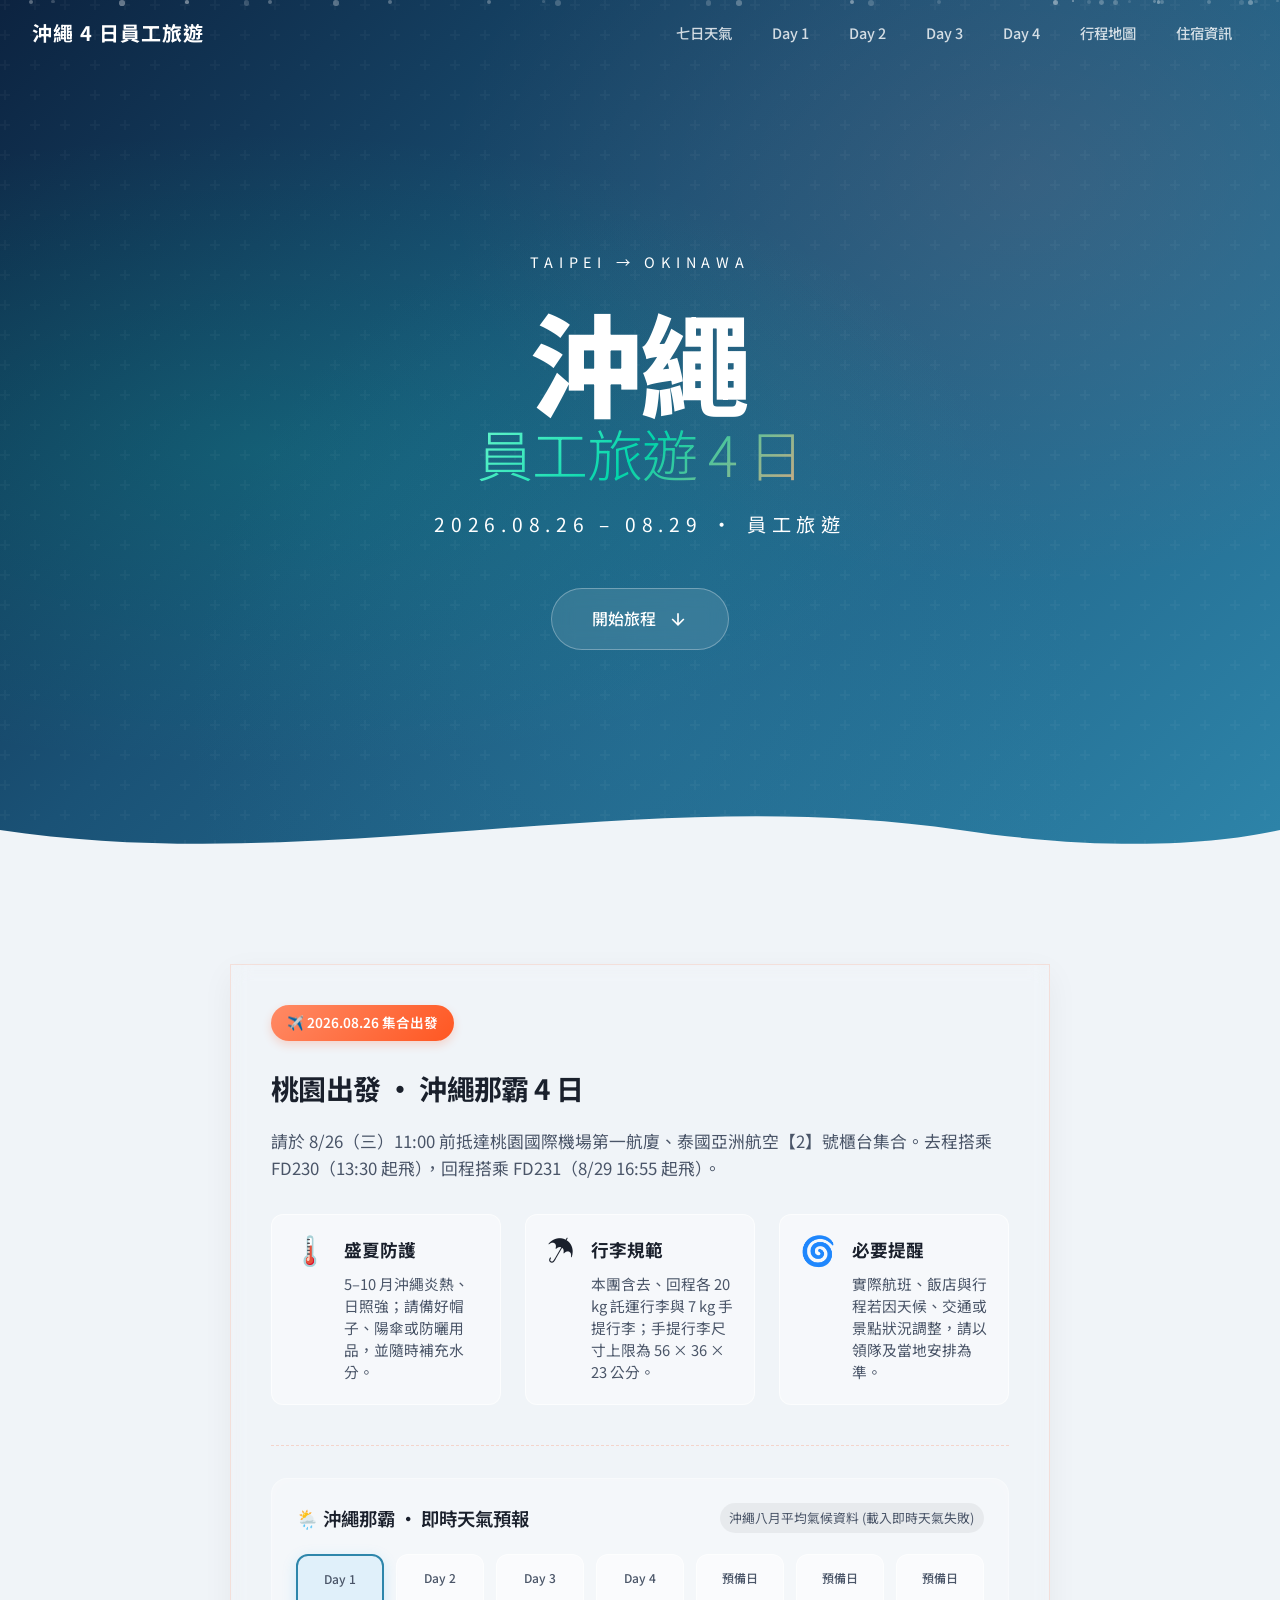
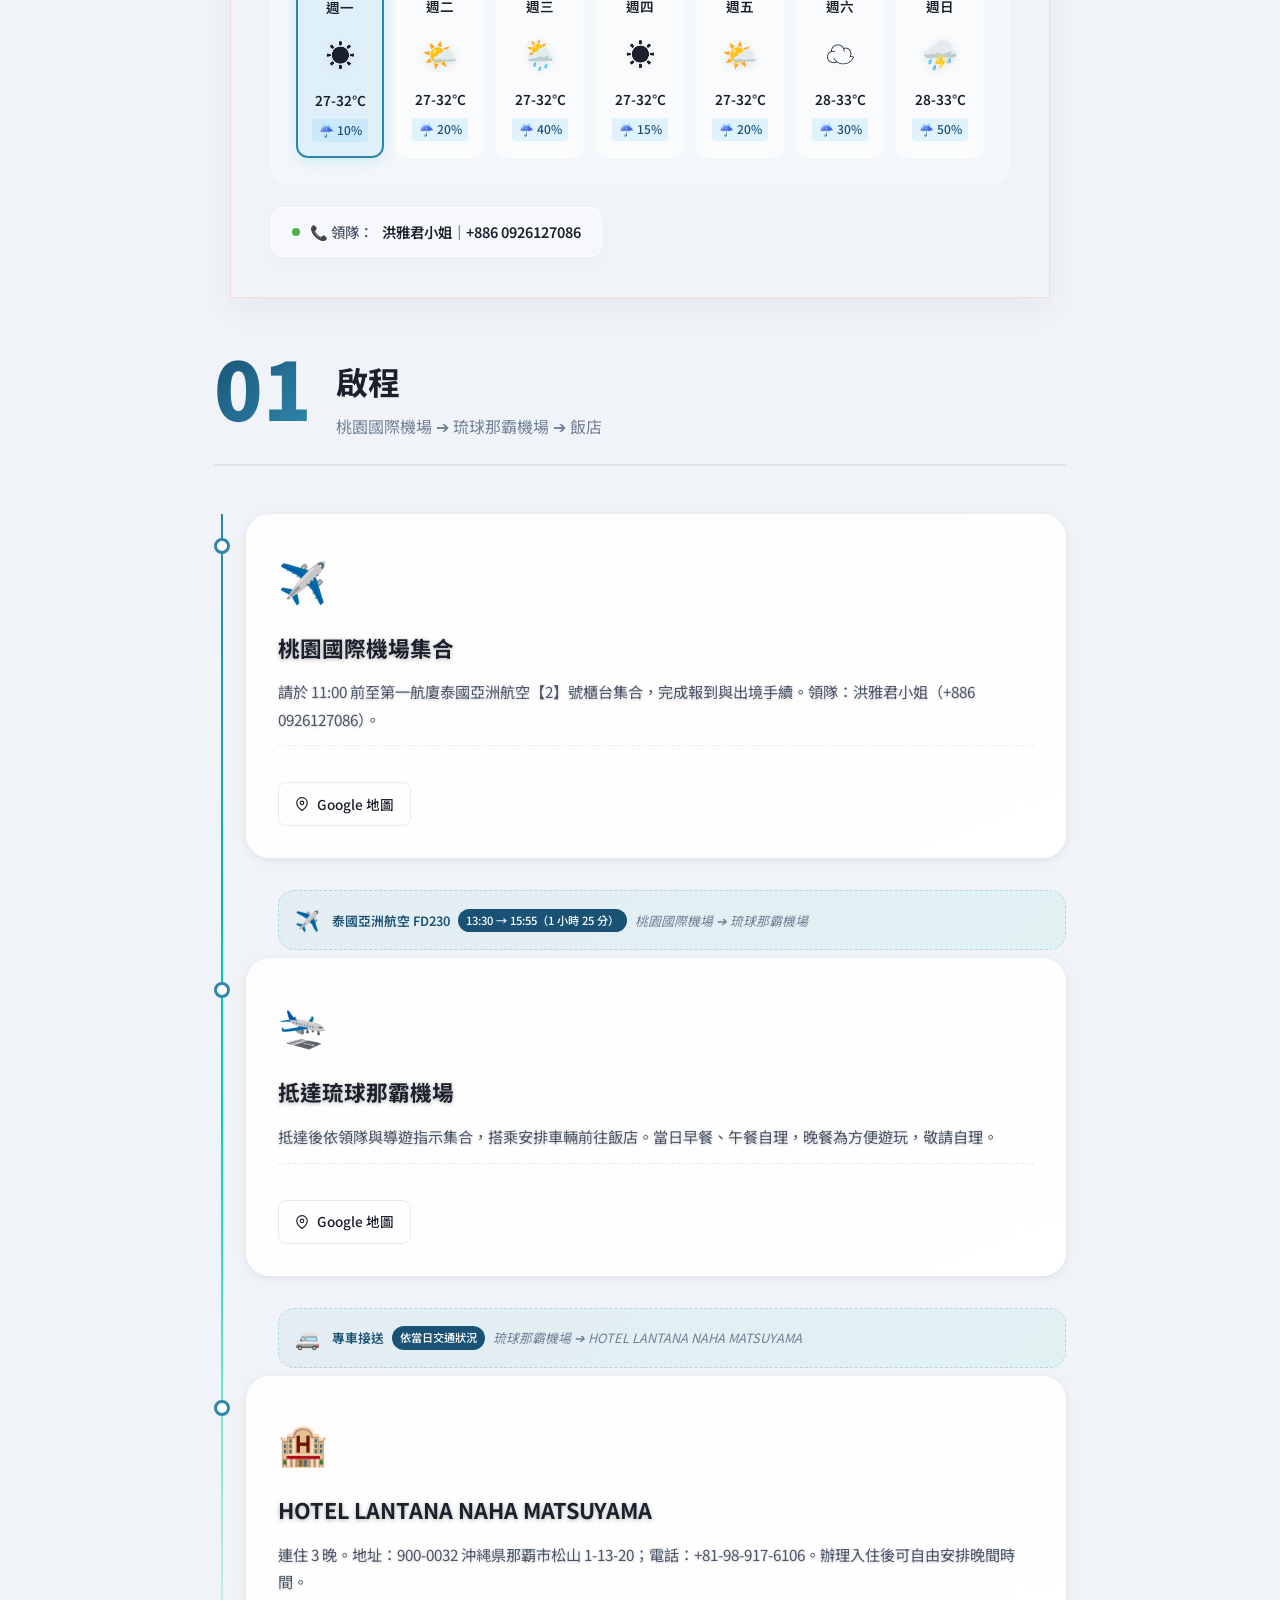
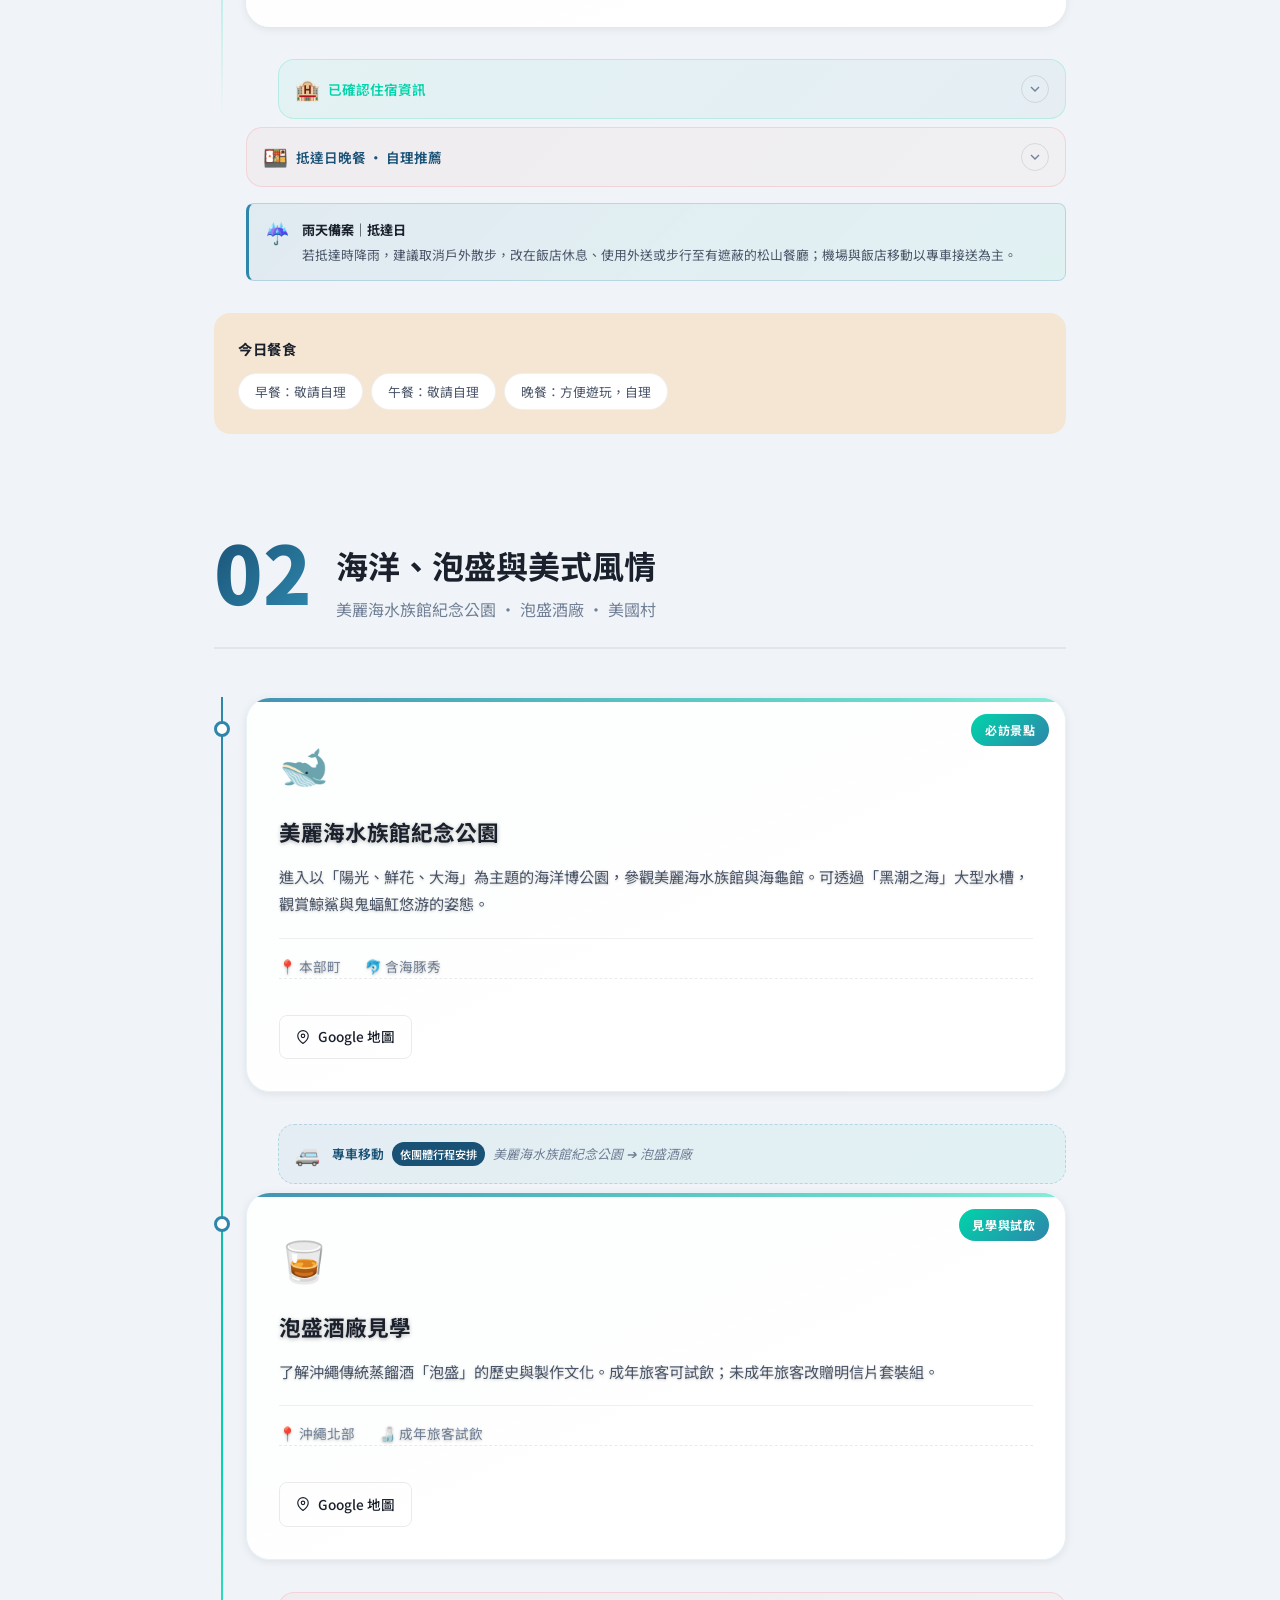
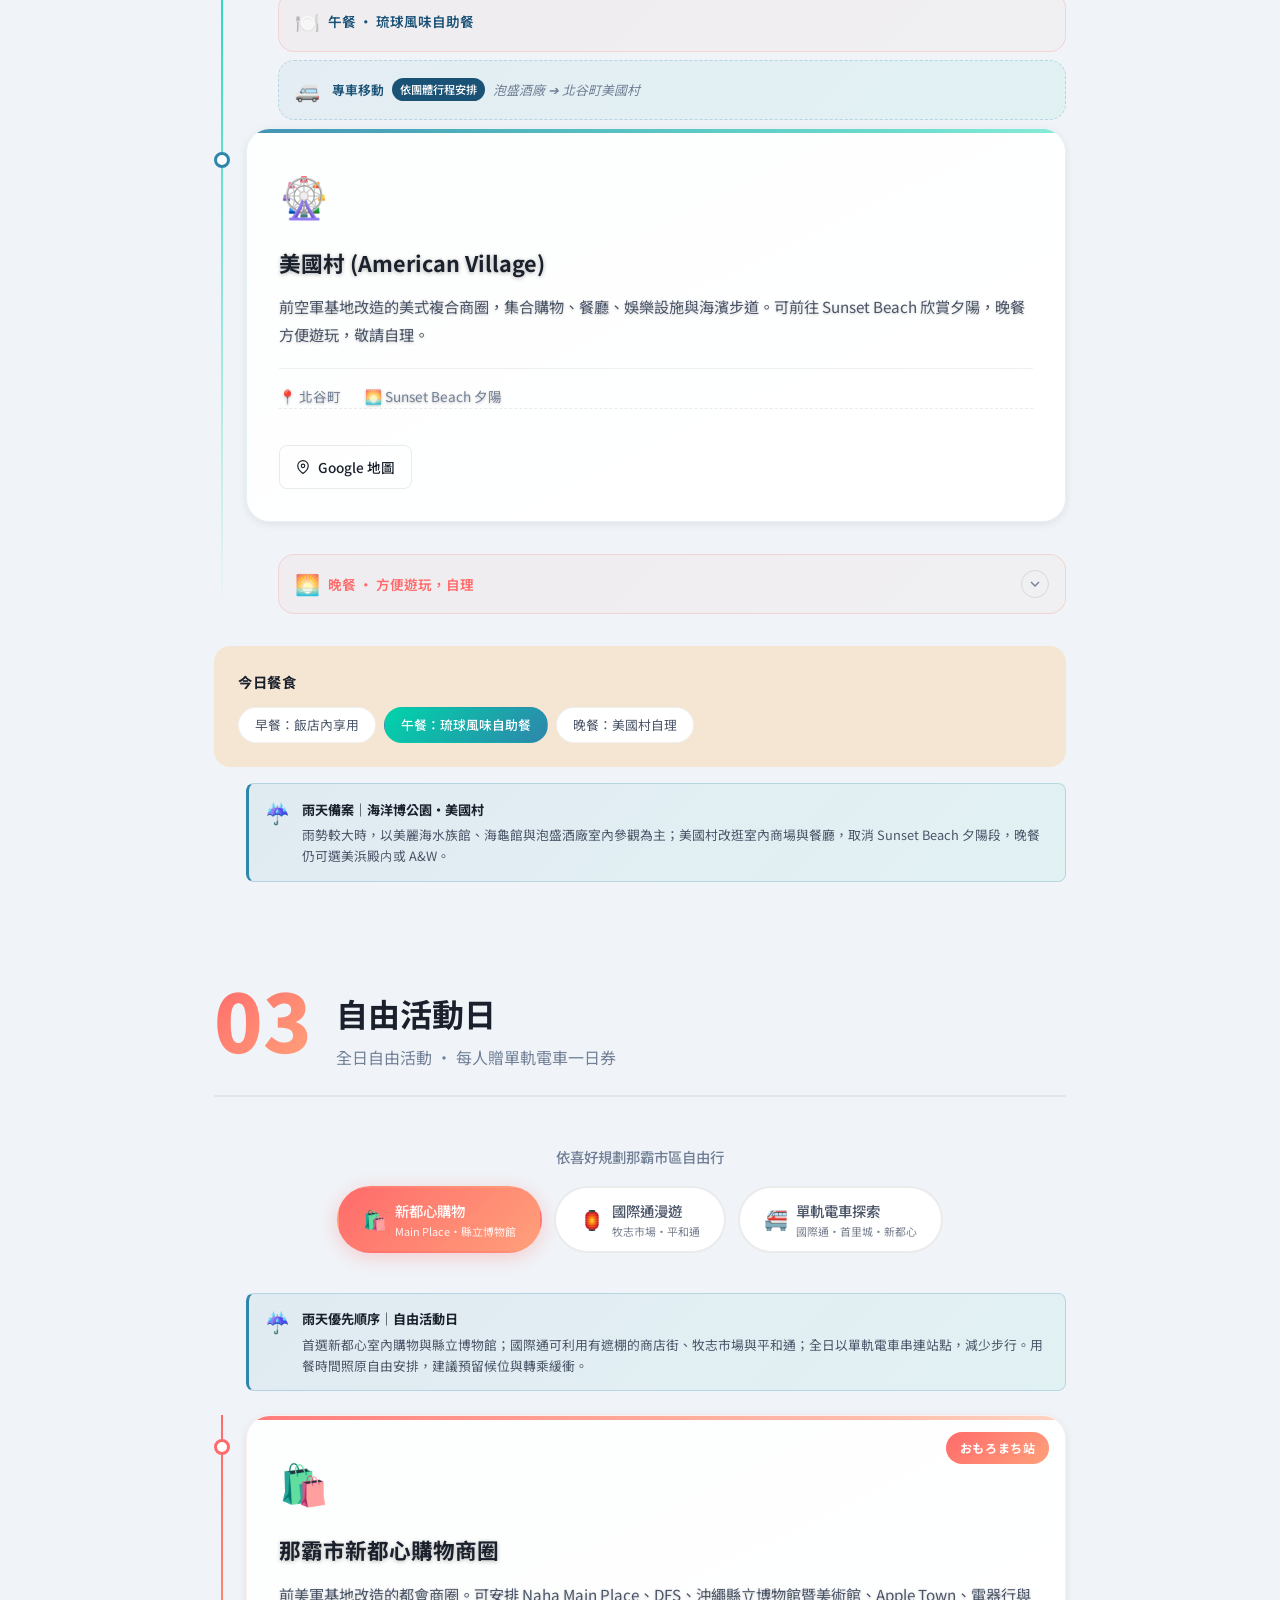
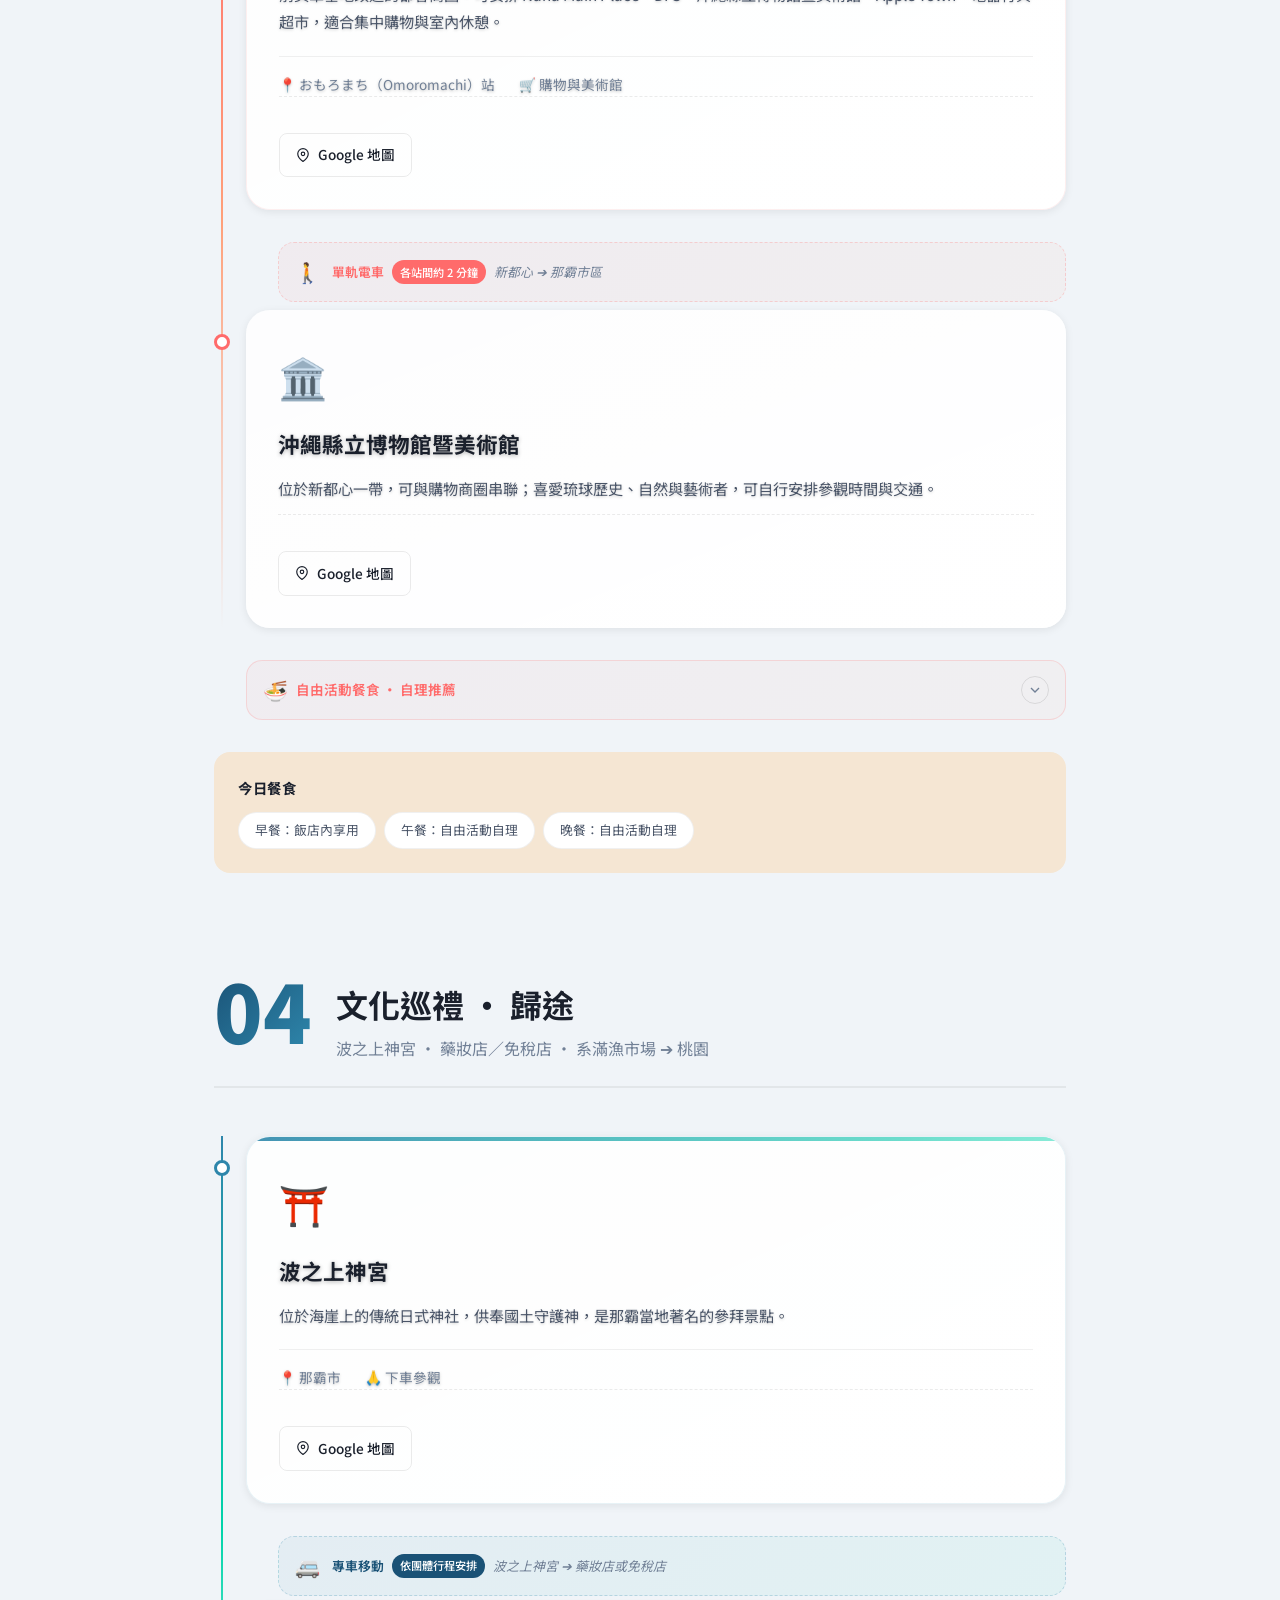
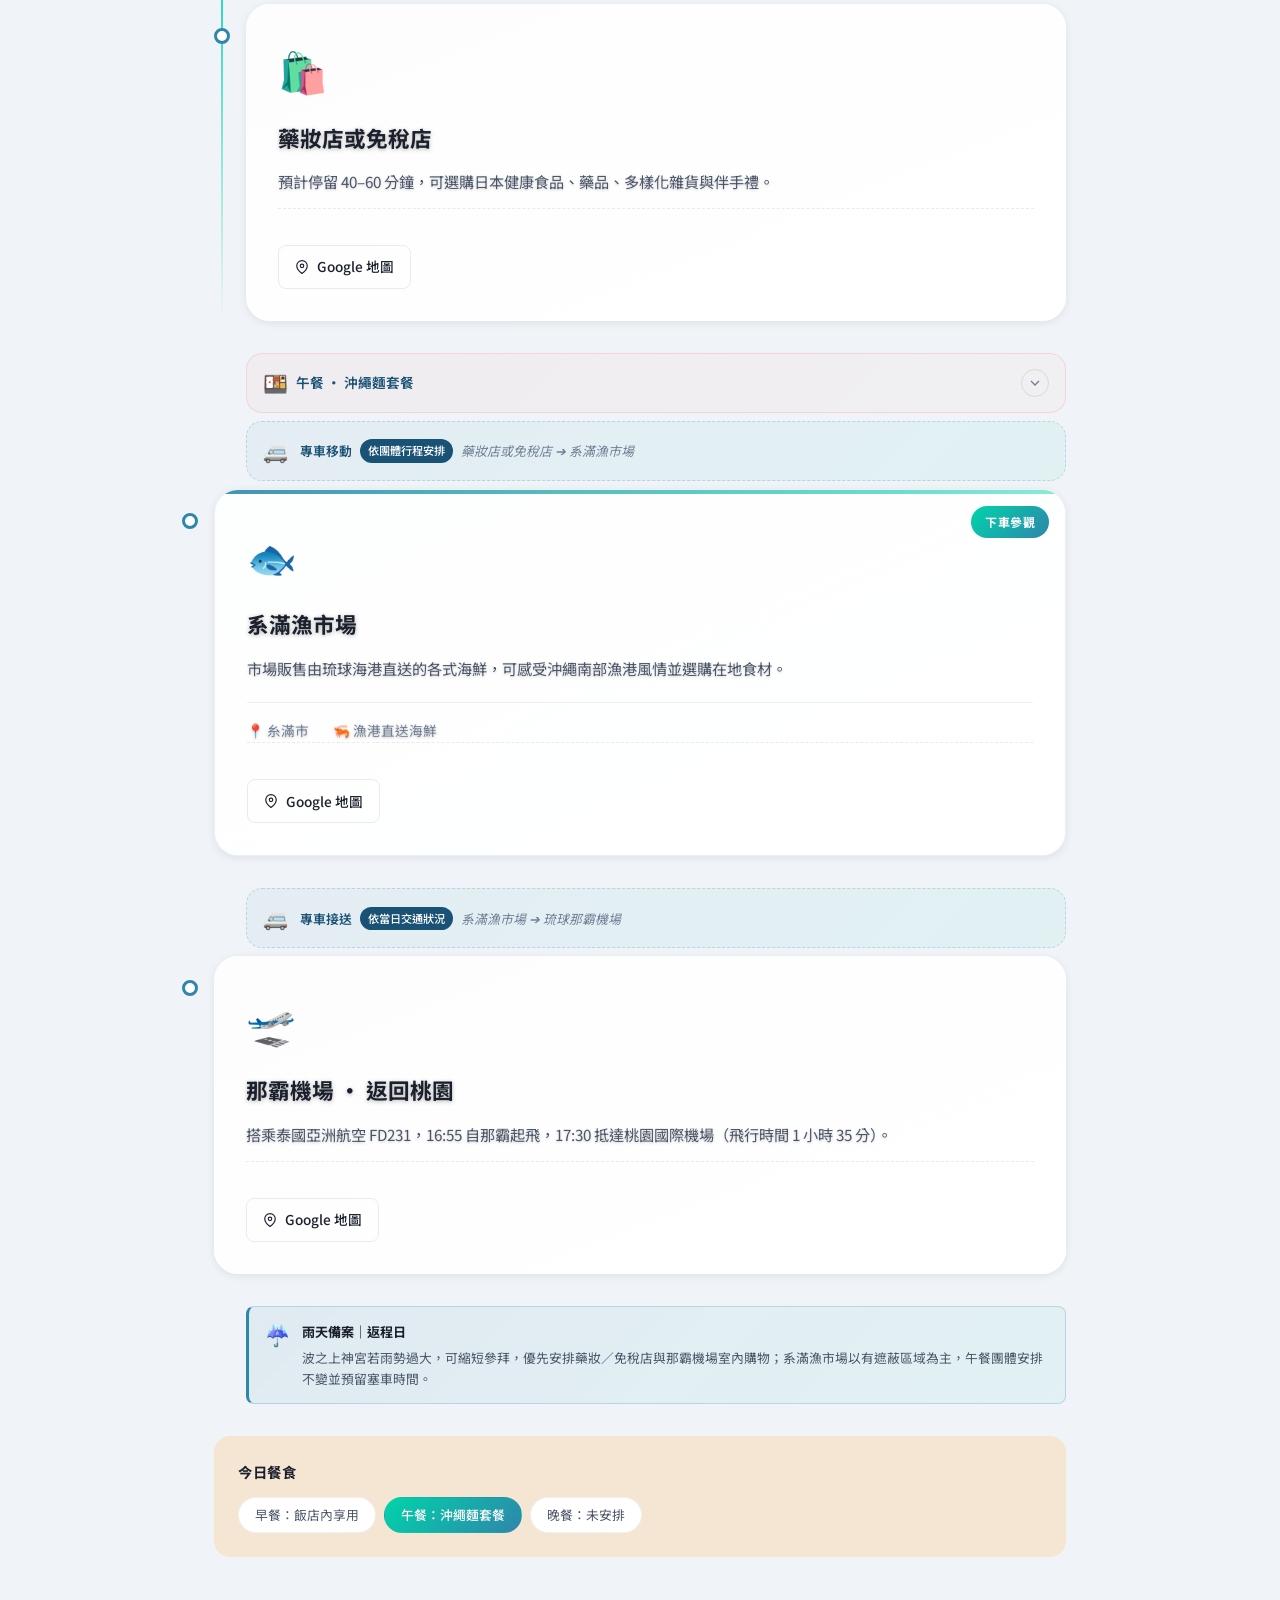
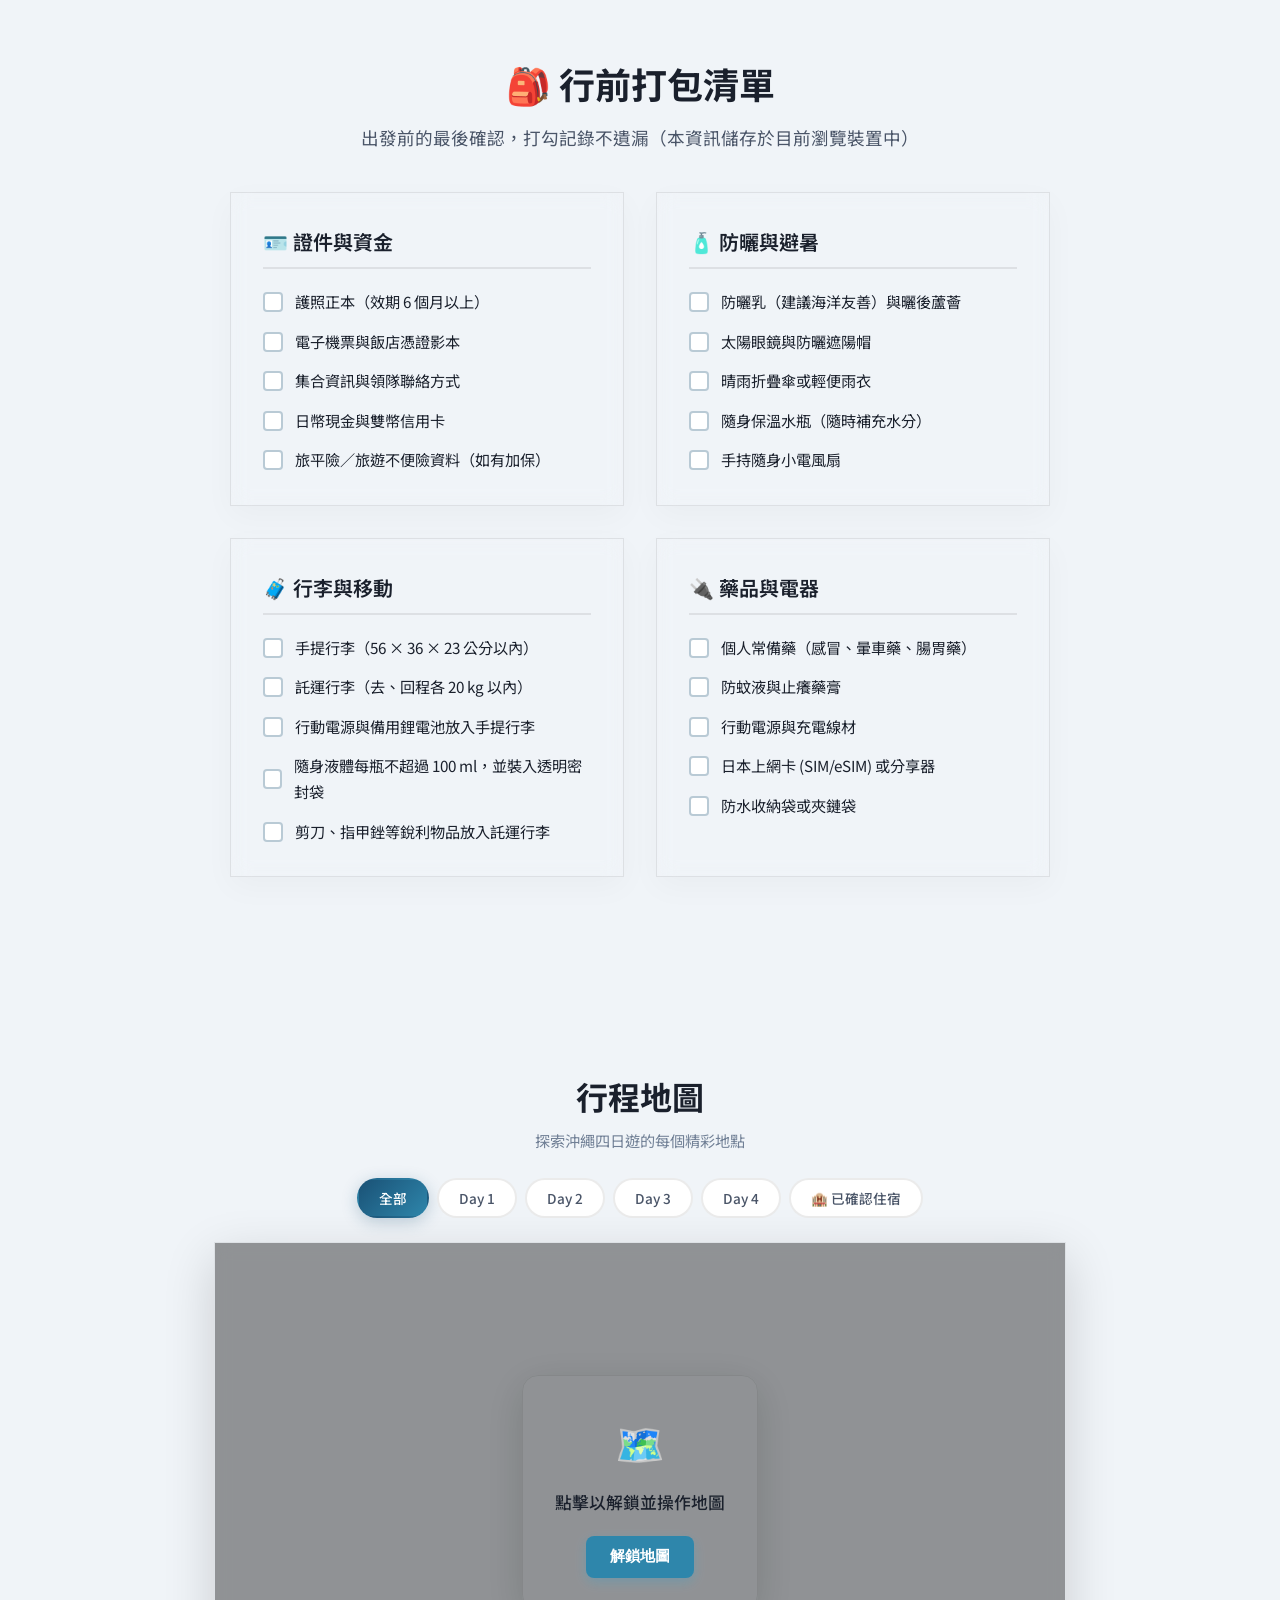
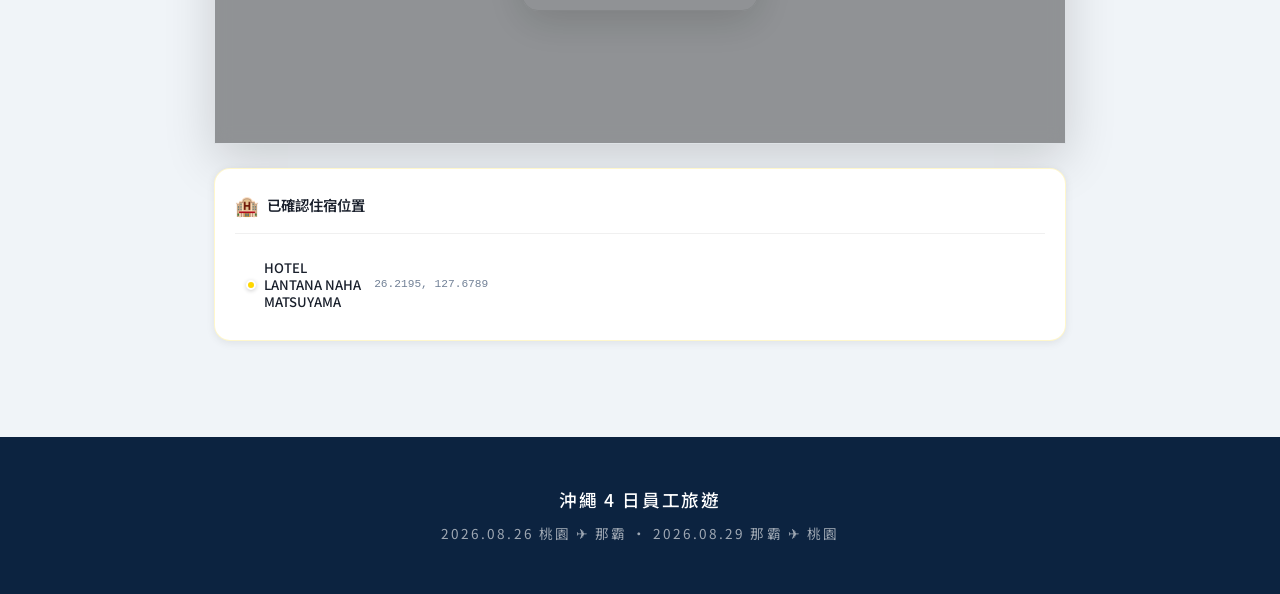
==== commit c2b347e5: "Add rainy day travel plans" ====
--- a/Travel/index.html
+++ b/Travel/index.html
@@ -4,7 +4,7 @@
   <meta charset="UTF-8">
   <meta name="viewport" content="width=device-width, initial-scale=1.0">
   <title>沖繩 4 日員工旅遊</title>
-  <link rel="stylesheet" href="styles.css?v=20260823.1">
+  <link rel="stylesheet" href="styles.css?v=20260823.2">
   <link rel="preconnect" href="https://fonts.googleapis.com">
   <link rel="preconnect" href="https://fonts.gstatic.com" crossorigin>
   <link href="https://fonts.googleapis.com/css2?family=Noto+Sans+TC:wght@300;400;500;700;900&family=Zen+Maru+Gothic:wght@400;700;900&display=swap" rel="stylesheet">
@@ -222,6 +222,13 @@
             <p class="meal-marker-desc">營業時間、休息日與訂位規則可能調整，出發前請先確認。</p>
           </div>
         </div>
+        <div class="rain-plan reveal">
+          <span class="rain-plan-icon">☔</span>
+          <div>
+            <span class="rain-plan-label">雨天備案｜抵達日</span>
+            <p>若抵達時降雨，建議取消戶外散步，改在飯店休息、使用外送或步行至有遮蔽的松山餐廳；機場與飯店移動以專車接送為主。</p>
+          </div>
+        </div>
       </div>
 
       <div class="meal-info reveal">
@@ -366,6 +373,13 @@
             <span class="meal-tag">晚餐：美國村自理</span>
           </div>
         </div>
+        <div class="rain-plan reveal">
+          <span class="rain-plan-icon">☔</span>
+          <div>
+            <span class="rain-plan-label">雨天備案｜海洋博公園・美國村</span>
+            <p>雨勢較大時，以美麗海水族館、海龜館與泡盛酒廠室內參觀為主；美國村改逛室內商場與餐廳，取消 Sunset Beach 夕陽段，晚餐仍可選美浜殿内或 A&amp;W。</p>
+          </div>
+        </div>
       </div>
     </section>
 
@@ -382,16 +396,23 @@
         <div class="theme-buttons">
           <button class="theme-btn active" data-theme="aquarium">
             <span class="theme-btn-icon">🛍️</span>
-            <span class="theme-btn-text">新都心購物</span>
+            <span class="theme-btn-copy"><span class="theme-btn-text">新都心購物</span><span class="theme-btn-route">Main Place・縣立博物館</span></span>
           </button>
           <button class="theme-btn" data-theme="senaga">
             <span class="theme-btn-icon">🏮</span>
-            <span class="theme-btn-text">國際通漫遊</span>
+            <span class="theme-btn-copy"><span class="theme-btn-text">國際通漫遊</span><span class="theme-btn-route">牧志市場・平和通</span></span>
           </button>
           <button class="theme-btn" data-theme="park">
             <span class="theme-btn-icon">🚝</span>
-            <span class="theme-btn-text">單軌電車探索</span>
+            <span class="theme-btn-copy"><span class="theme-btn-text">單軌電車探索</span><span class="theme-btn-route">國際通・首里城・新都心</span></span>
           </button>
+        </div>
+      </div>
+      <div class="rain-plan reveal">
+        <span class="rain-plan-icon">☔</span>
+        <div>
+          <span class="rain-plan-label">雨天優先順序｜自由活動日</span>
+          <p>首選新都心室內購物與縣立博物館；國際通可利用有遮棚的商店街、牧志市場與平和通；全日以單軌電車串連站點，減少步行。用餐時間照原自由安排，建議預留候位與轉乘緩衝。</p>
         </div>
       </div>
       <div class="day-content">
@@ -708,6 +729,13 @@
             </div>
           </div>
         </div>
+        <div class="rain-plan reveal">
+          <span class="rain-plan-icon">☔</span>
+          <div>
+            <span class="rain-plan-label">雨天備案｜返程日</span>
+            <p>波之上神宮若雨勢過大，可縮短參拜，優先安排藥妝／免稅店與那霸機場室內購物；系滿漁市場以有遮蔽區域為主，午餐團體安排不變並預留塞車時間。</p>
+          </div>
+        </div>
         <div class="meal-info reveal">
           <h4>今日餐食</h4>
           <div class="meal-tags">
--- a/Travel/styles.css
+++ b/Travel/styles.css
@@ -1201,6 +1201,21 @@
   transition: var(--transition);
 }
 
+.theme-btn-copy {
+  display: flex;
+  flex-direction: column;
+  align-items: flex-start;
+  gap: 0.12rem;
+  text-align: left;
+}
+
+.theme-btn-route {
+  font-size: 0.68rem;
+  font-weight: 400;
+  opacity: 0.75;
+  white-space: nowrap;
+}
+
 .theme-btn:hover {
   border-color: var(--coral);
   color: var(--coral);
@@ -1215,8 +1230,44 @@
   box-shadow: 0 4px 20px rgba(255, 107, 107, 0.3);
 }
 
+.theme-btn.active .theme-btn-route {
+  opacity: 0.9;
+}
+
 .theme-btn-icon {
   font-size: 1.2rem;
+}
+
+.rain-plan {
+  display: flex;
+  align-items: flex-start;
+  gap: 0.75rem;
+  margin: 1rem 0 1.5rem 2rem;
+  padding: 0.9rem 1rem;
+  border: 1px solid rgba(46, 134, 171, 0.24);
+  border-left: 3px solid var(--ocean-light);
+  border-radius: var(--radius-sm);
+  background: linear-gradient(135deg, rgba(46, 134, 171, 0.08), rgba(0, 212, 170, 0.06));
+}
+
+.rain-plan-icon {
+  font-size: 1.25rem;
+  line-height: 1.4;
+}
+
+.rain-plan-label {
+  display: block;
+  margin-bottom: 0.2rem;
+  color: var(--ocean-dark);
+  font-size: 0.82rem;
+  font-weight: 700;
+}
+
+.rain-plan p {
+  margin: 0;
+  color: var(--text-light);
+  font-size: 0.8rem;
+  line-height: 1.65;
 }
 
 .theme-panels {
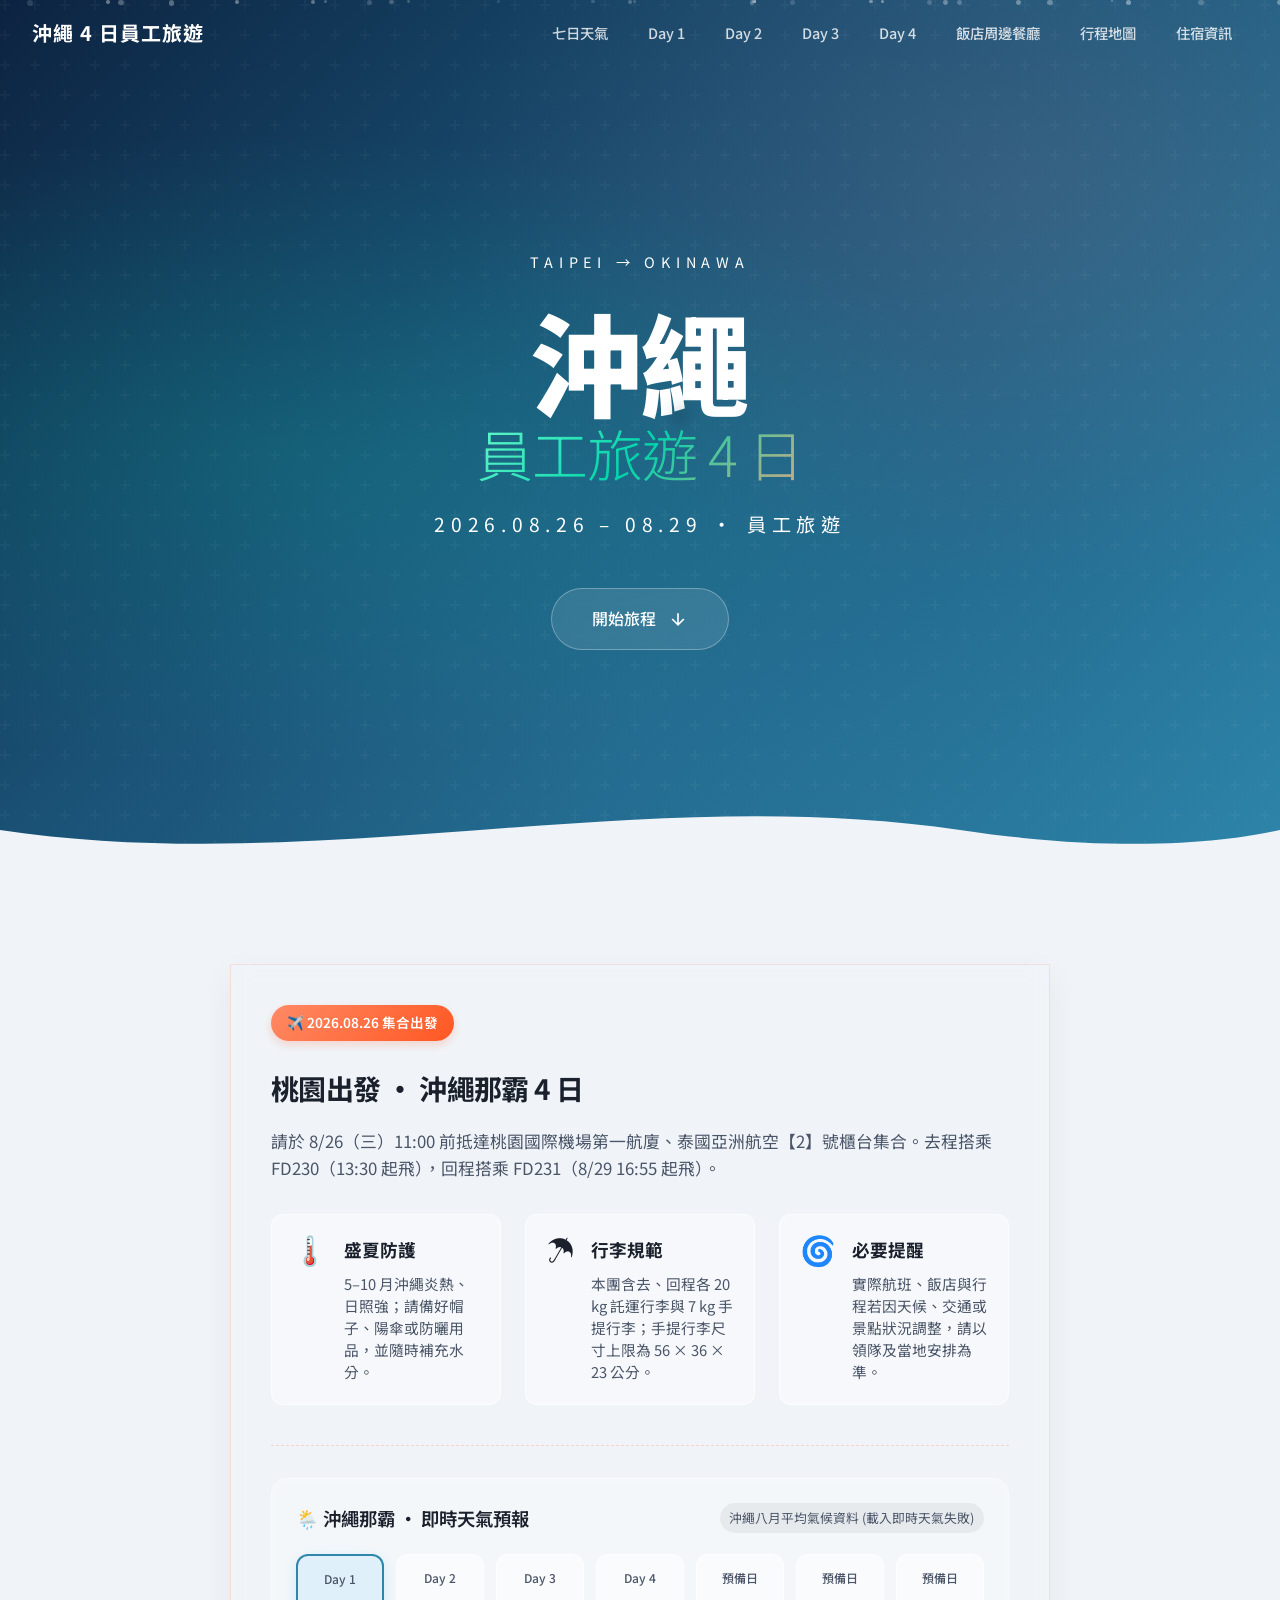
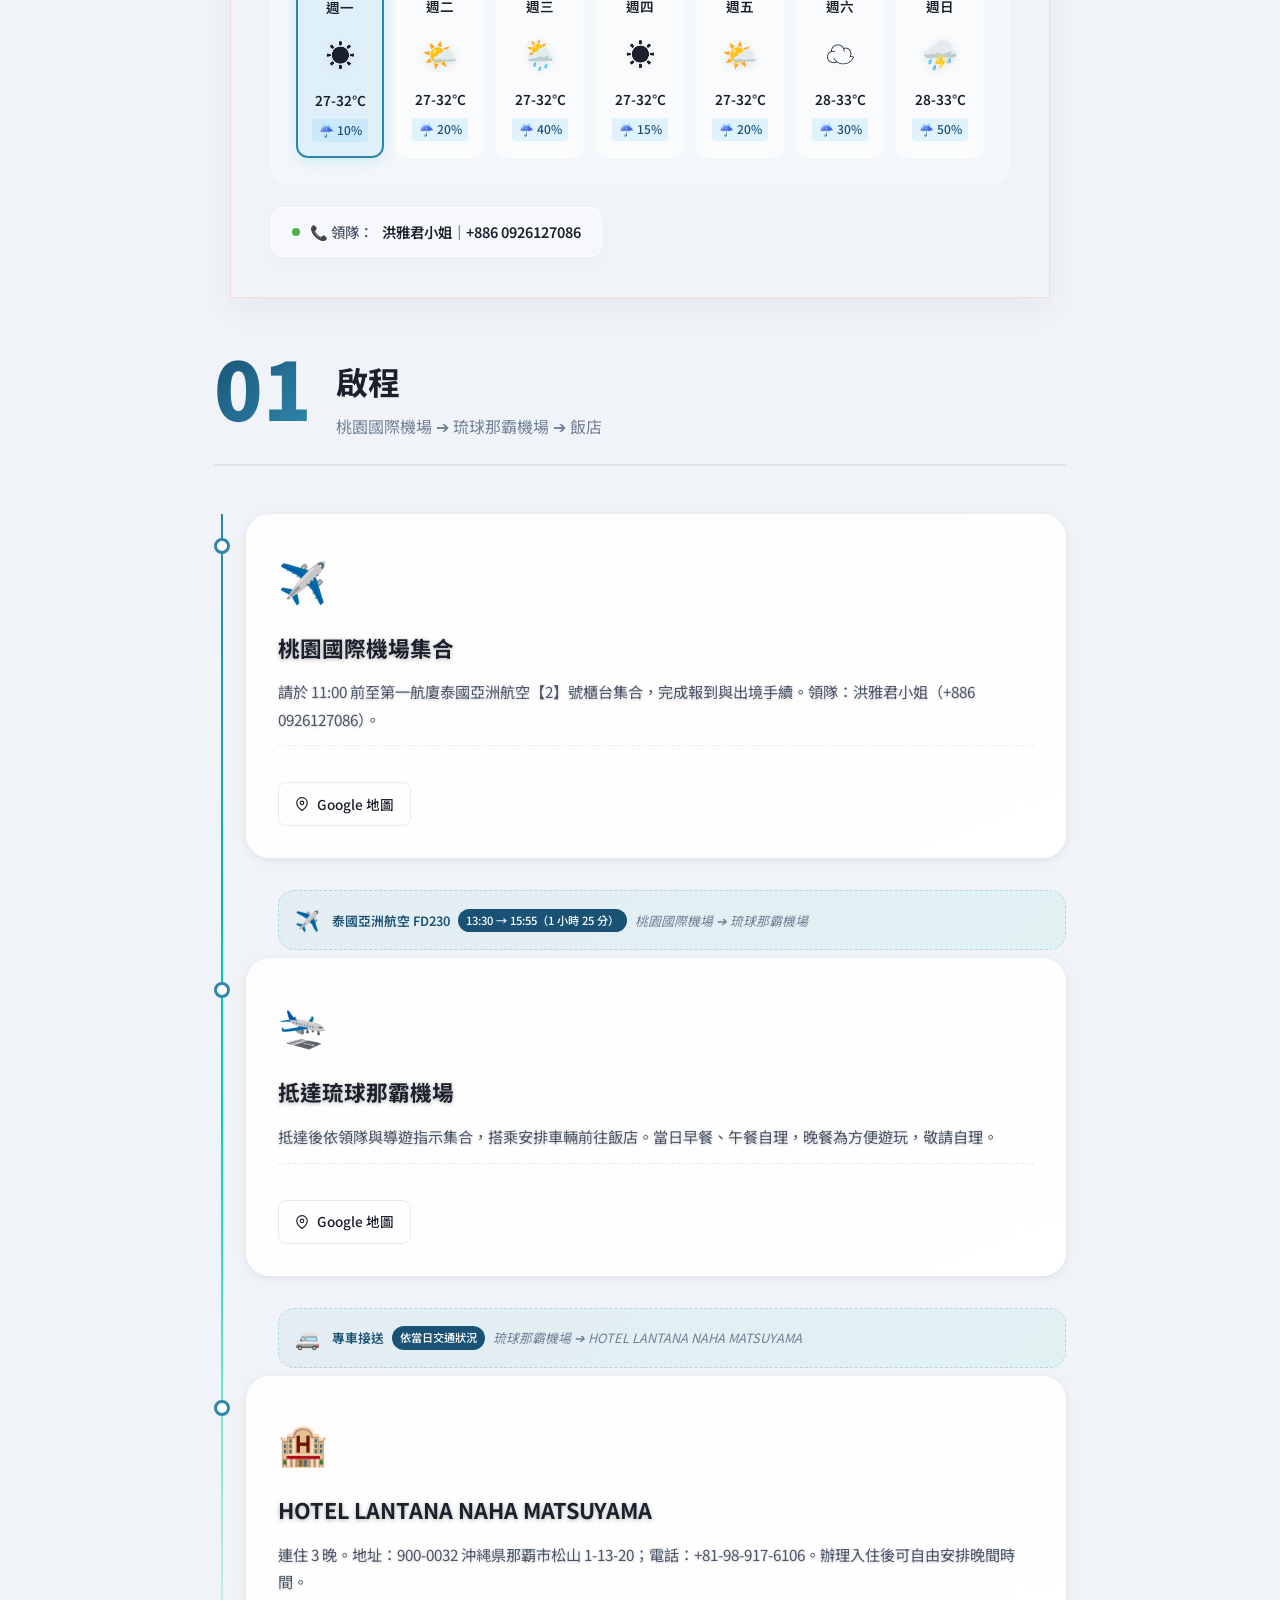
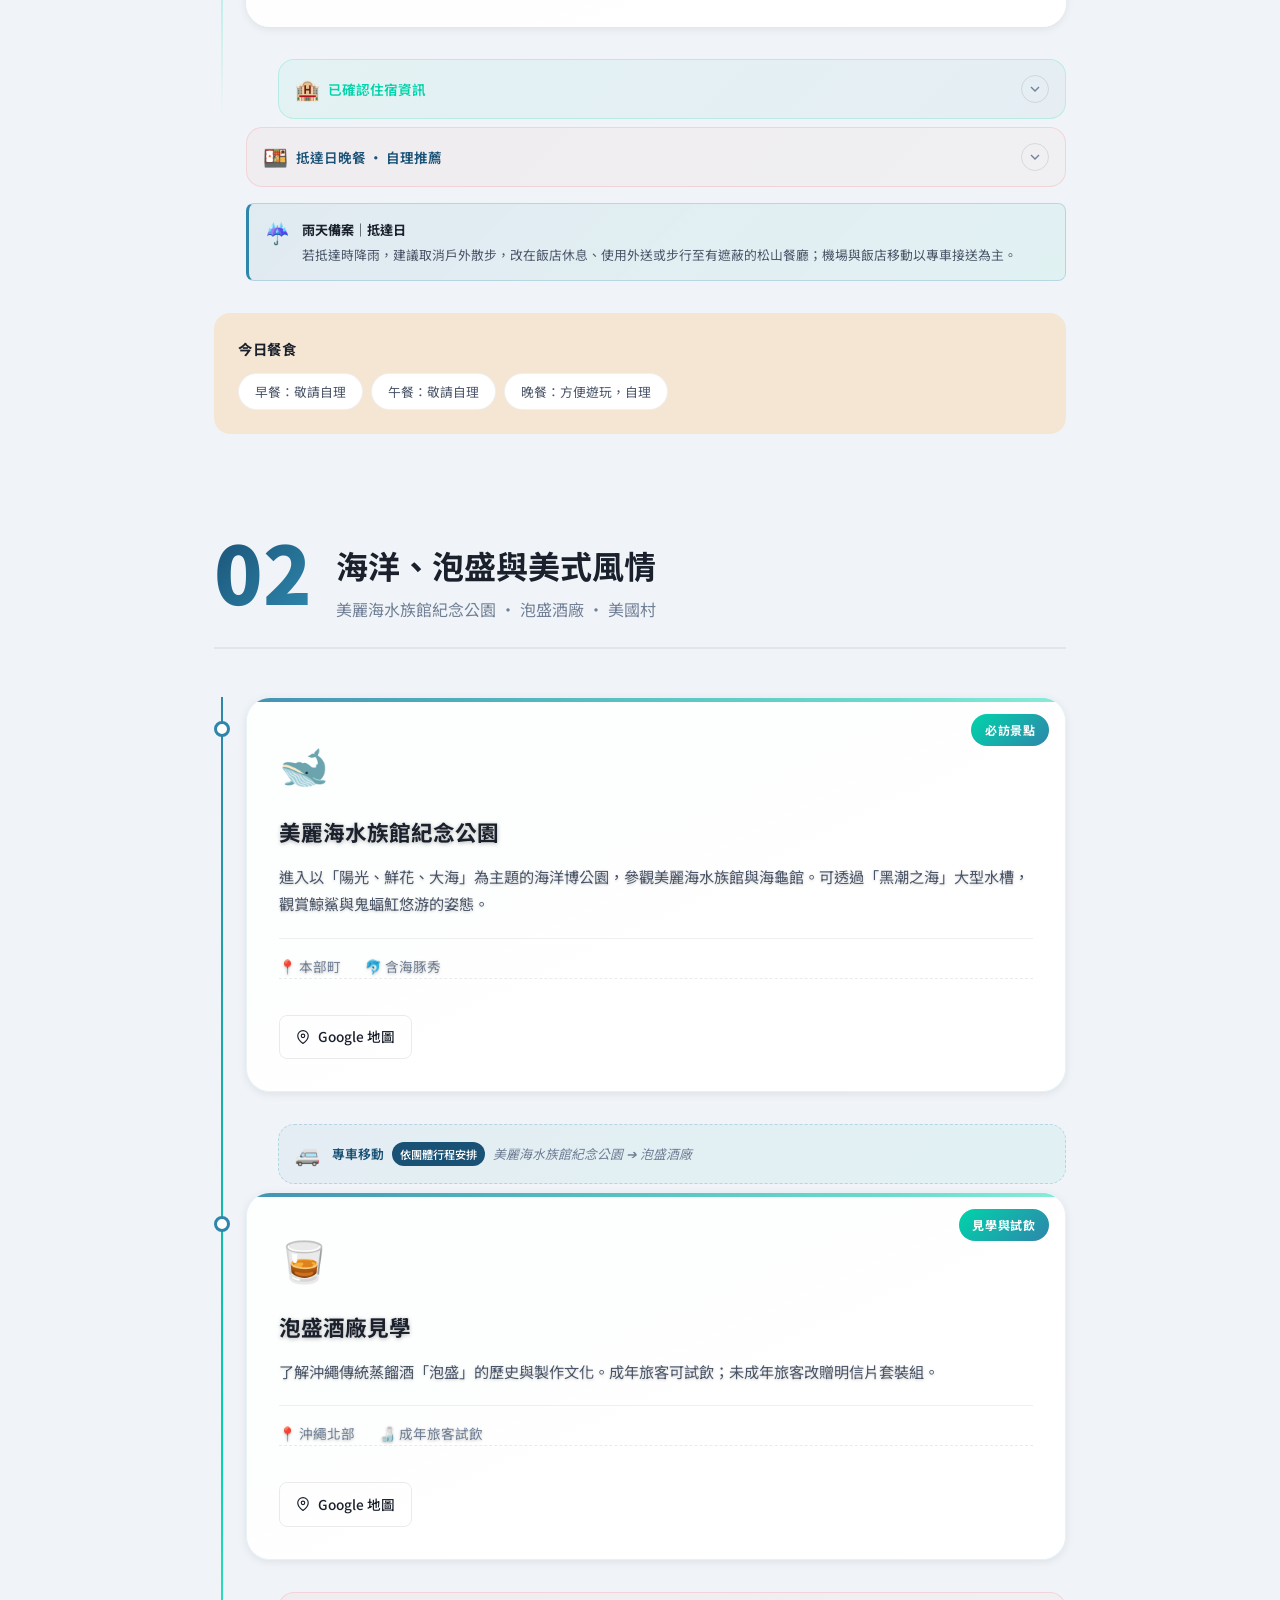
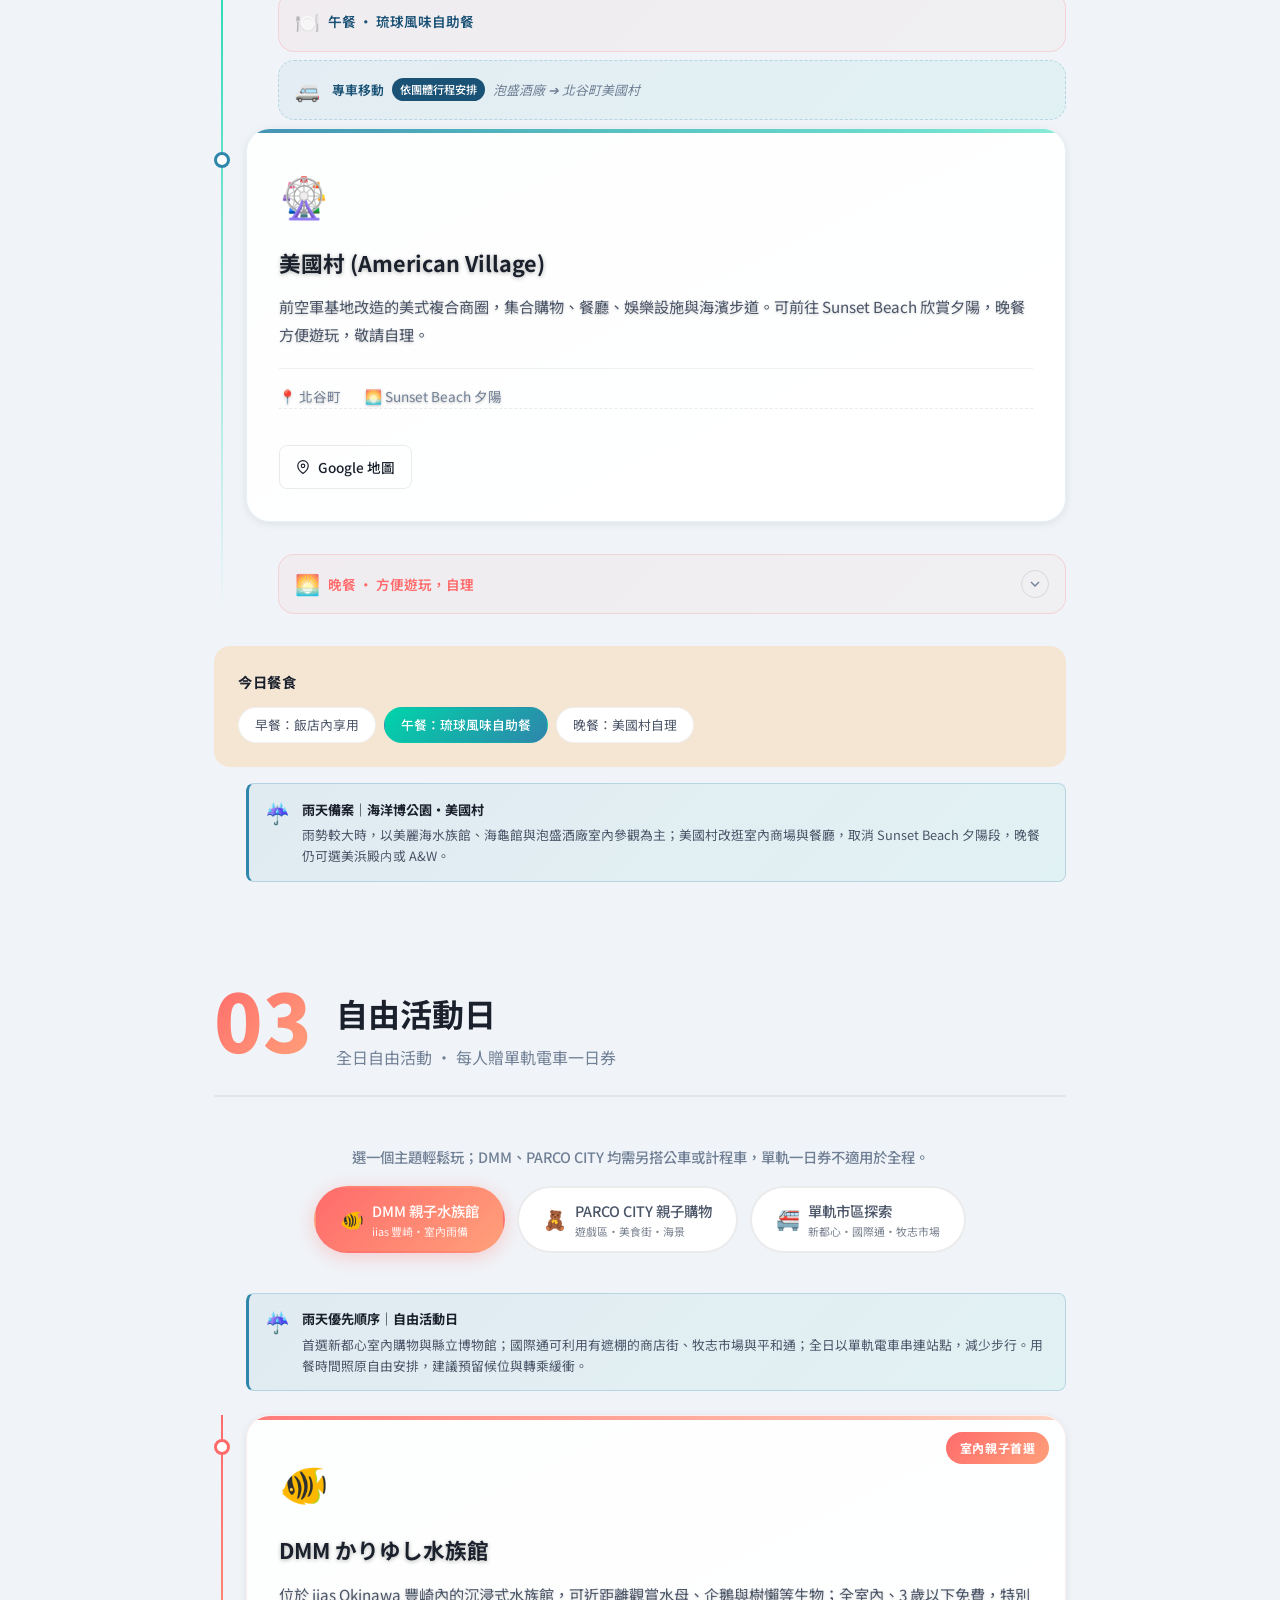
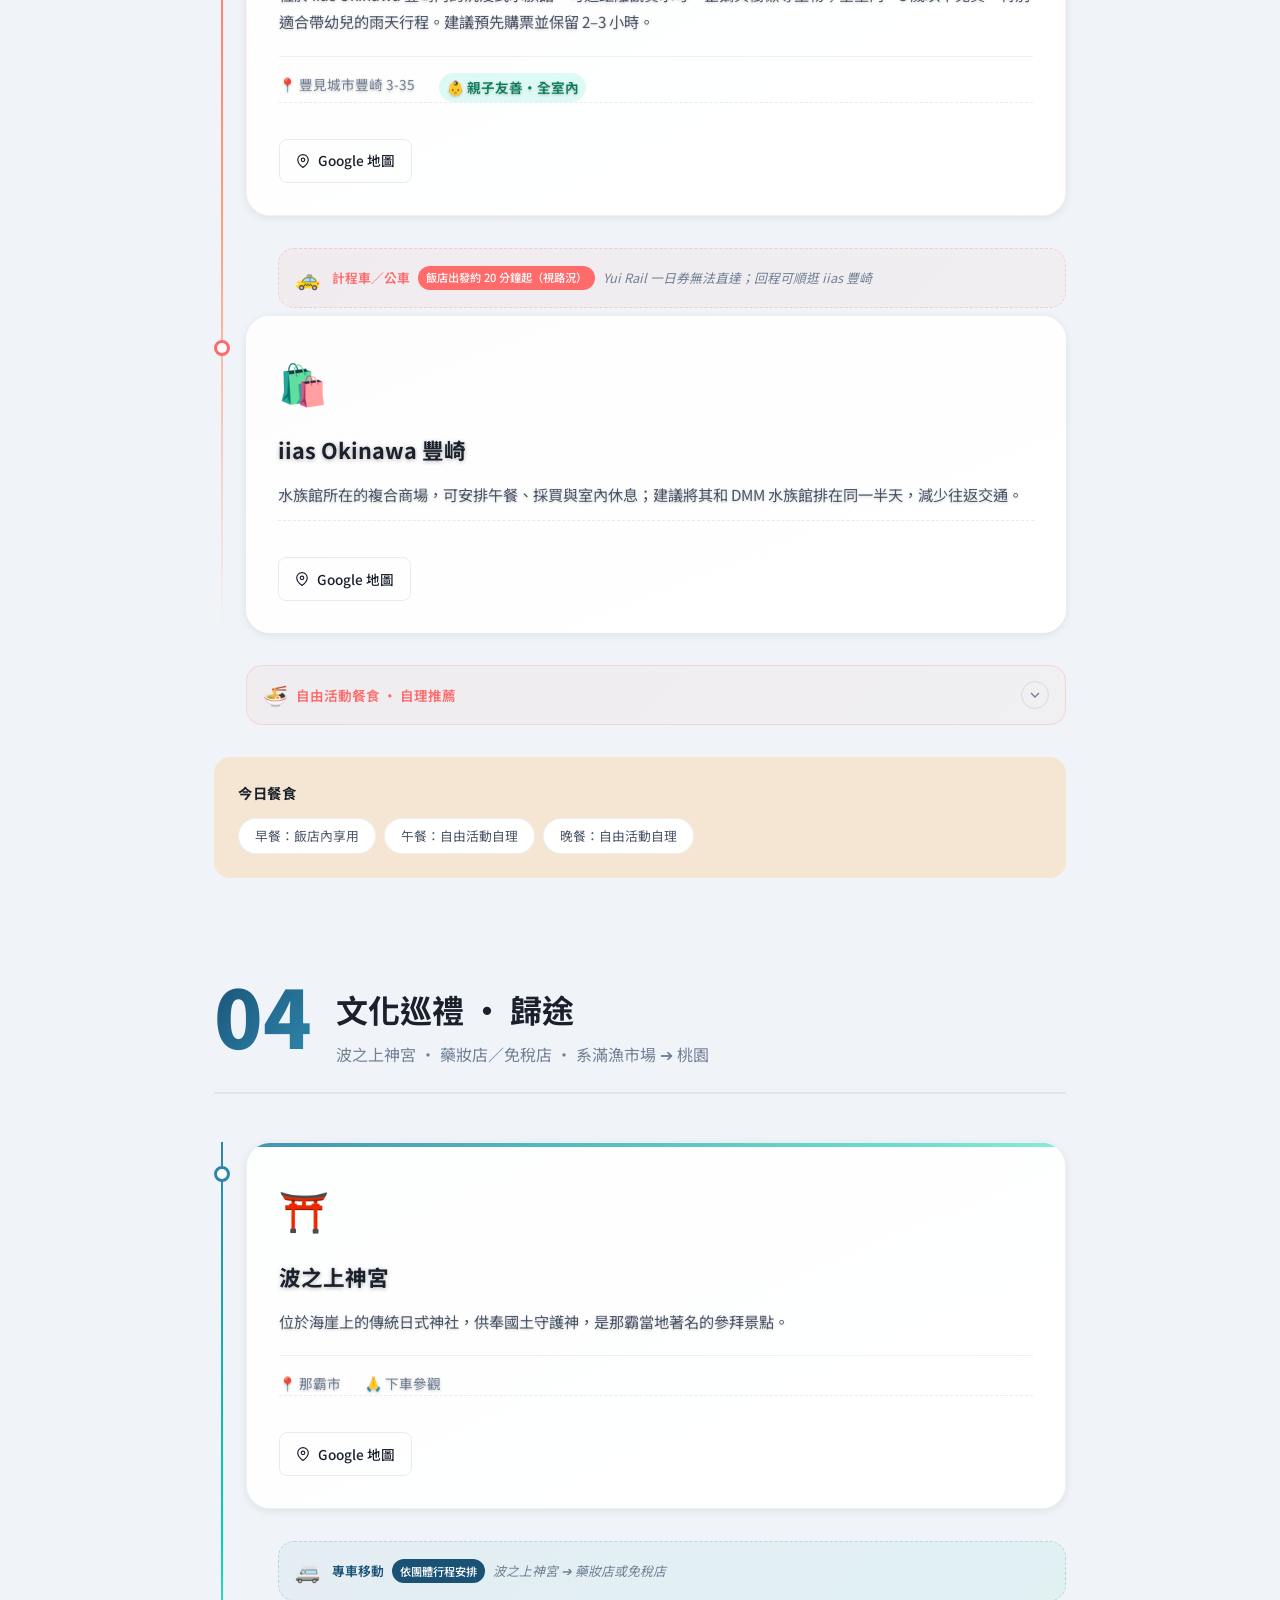
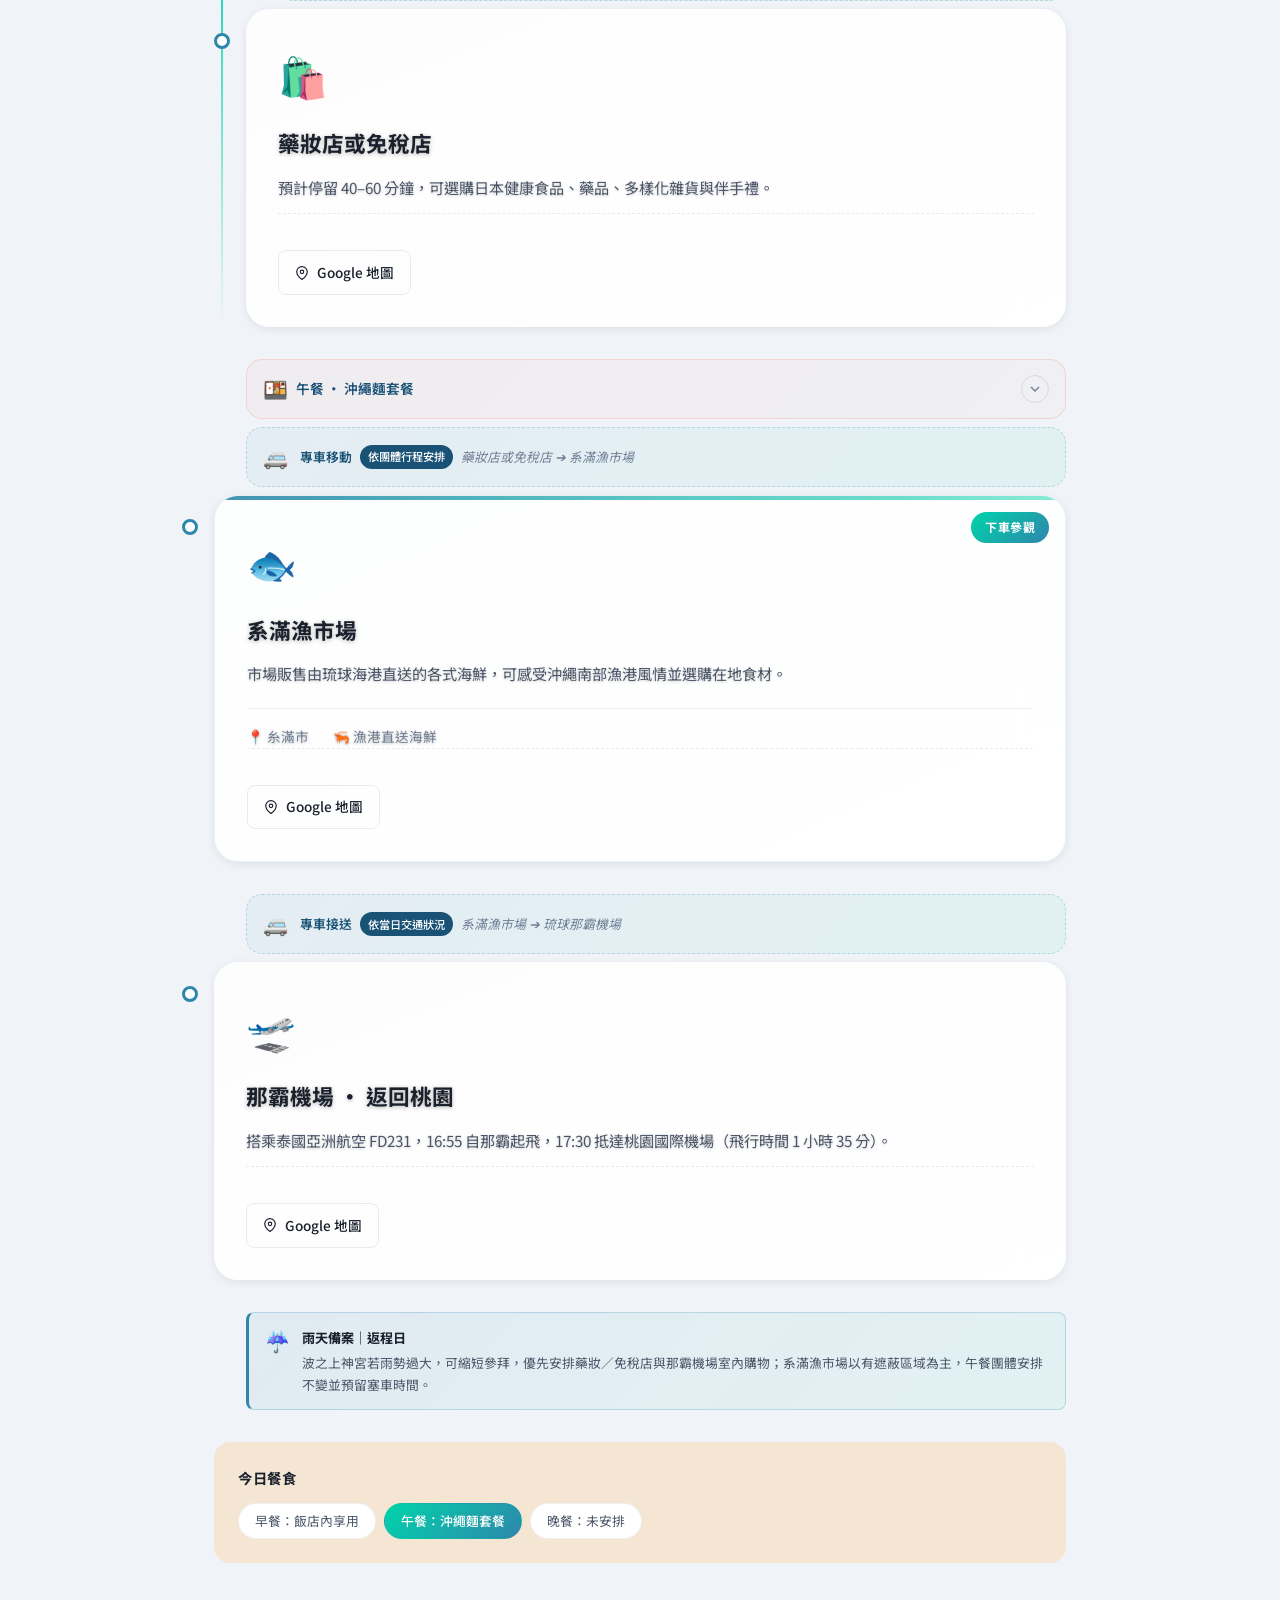
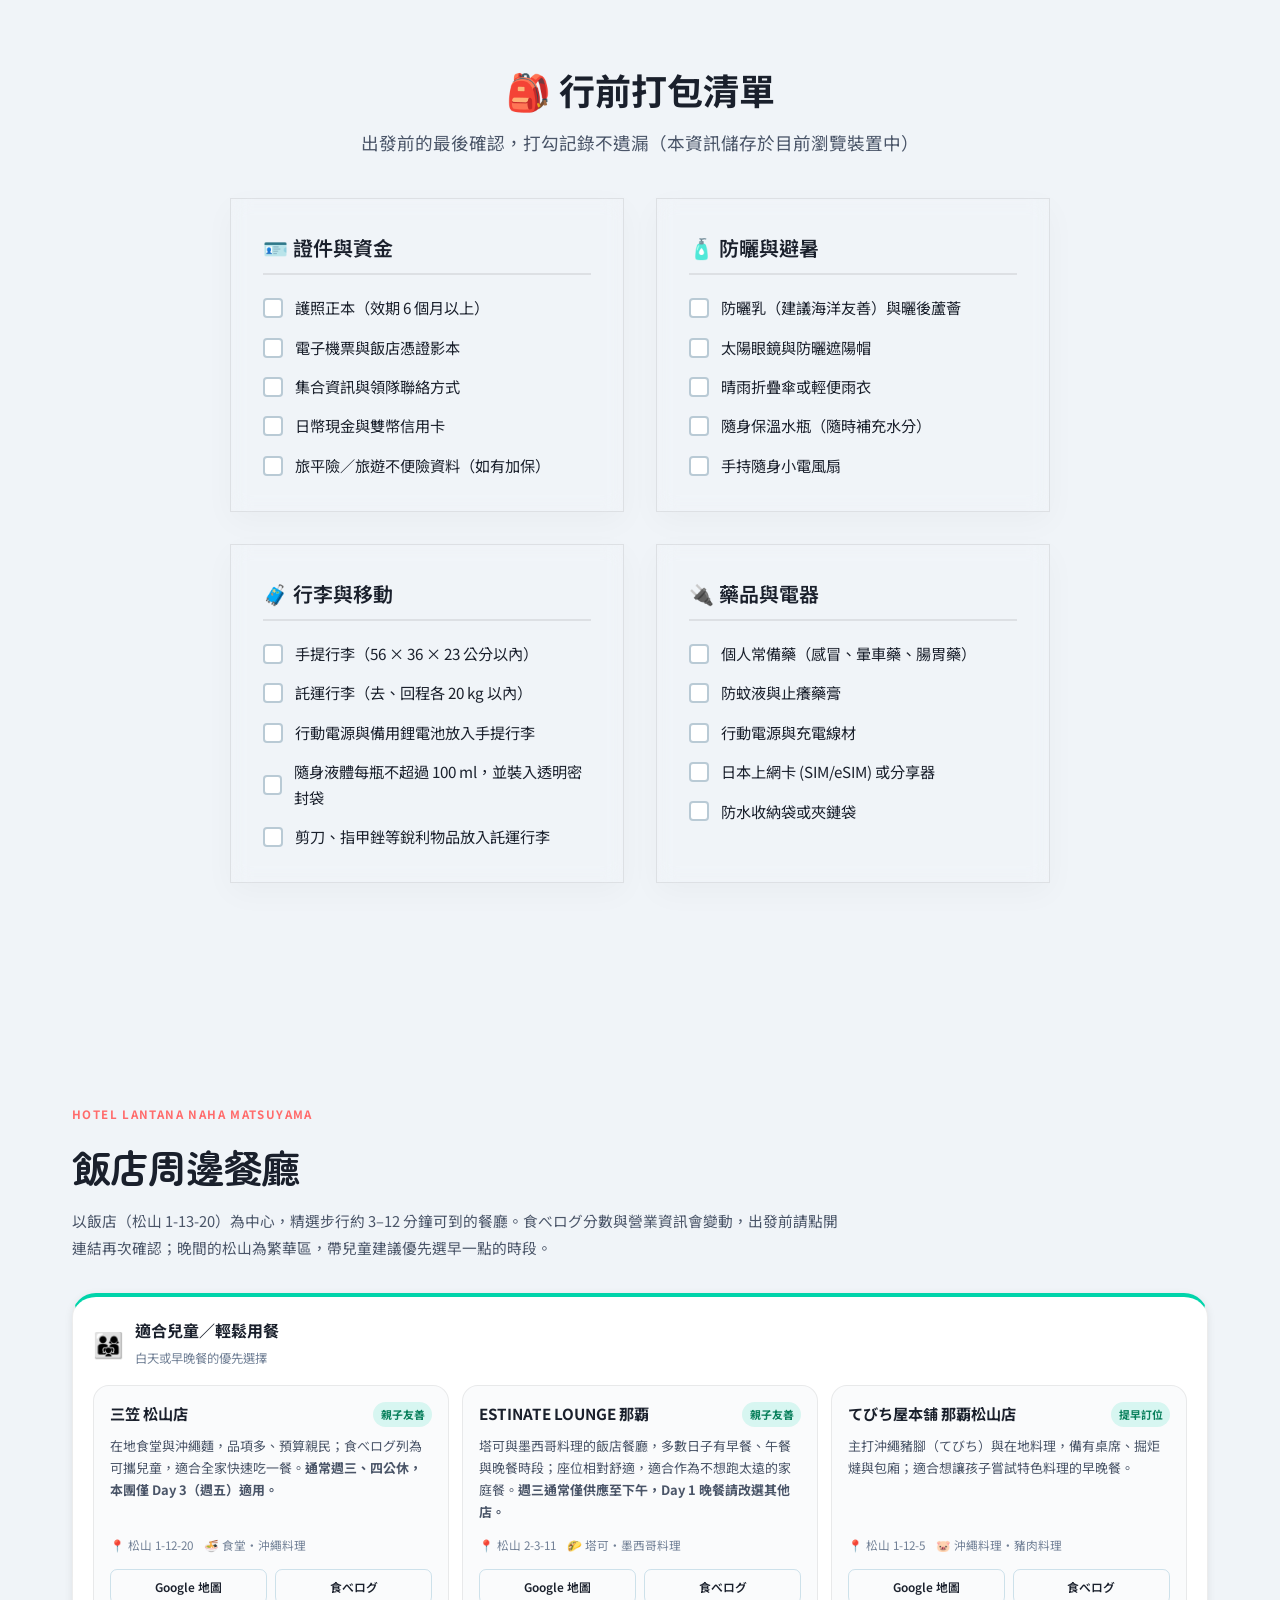
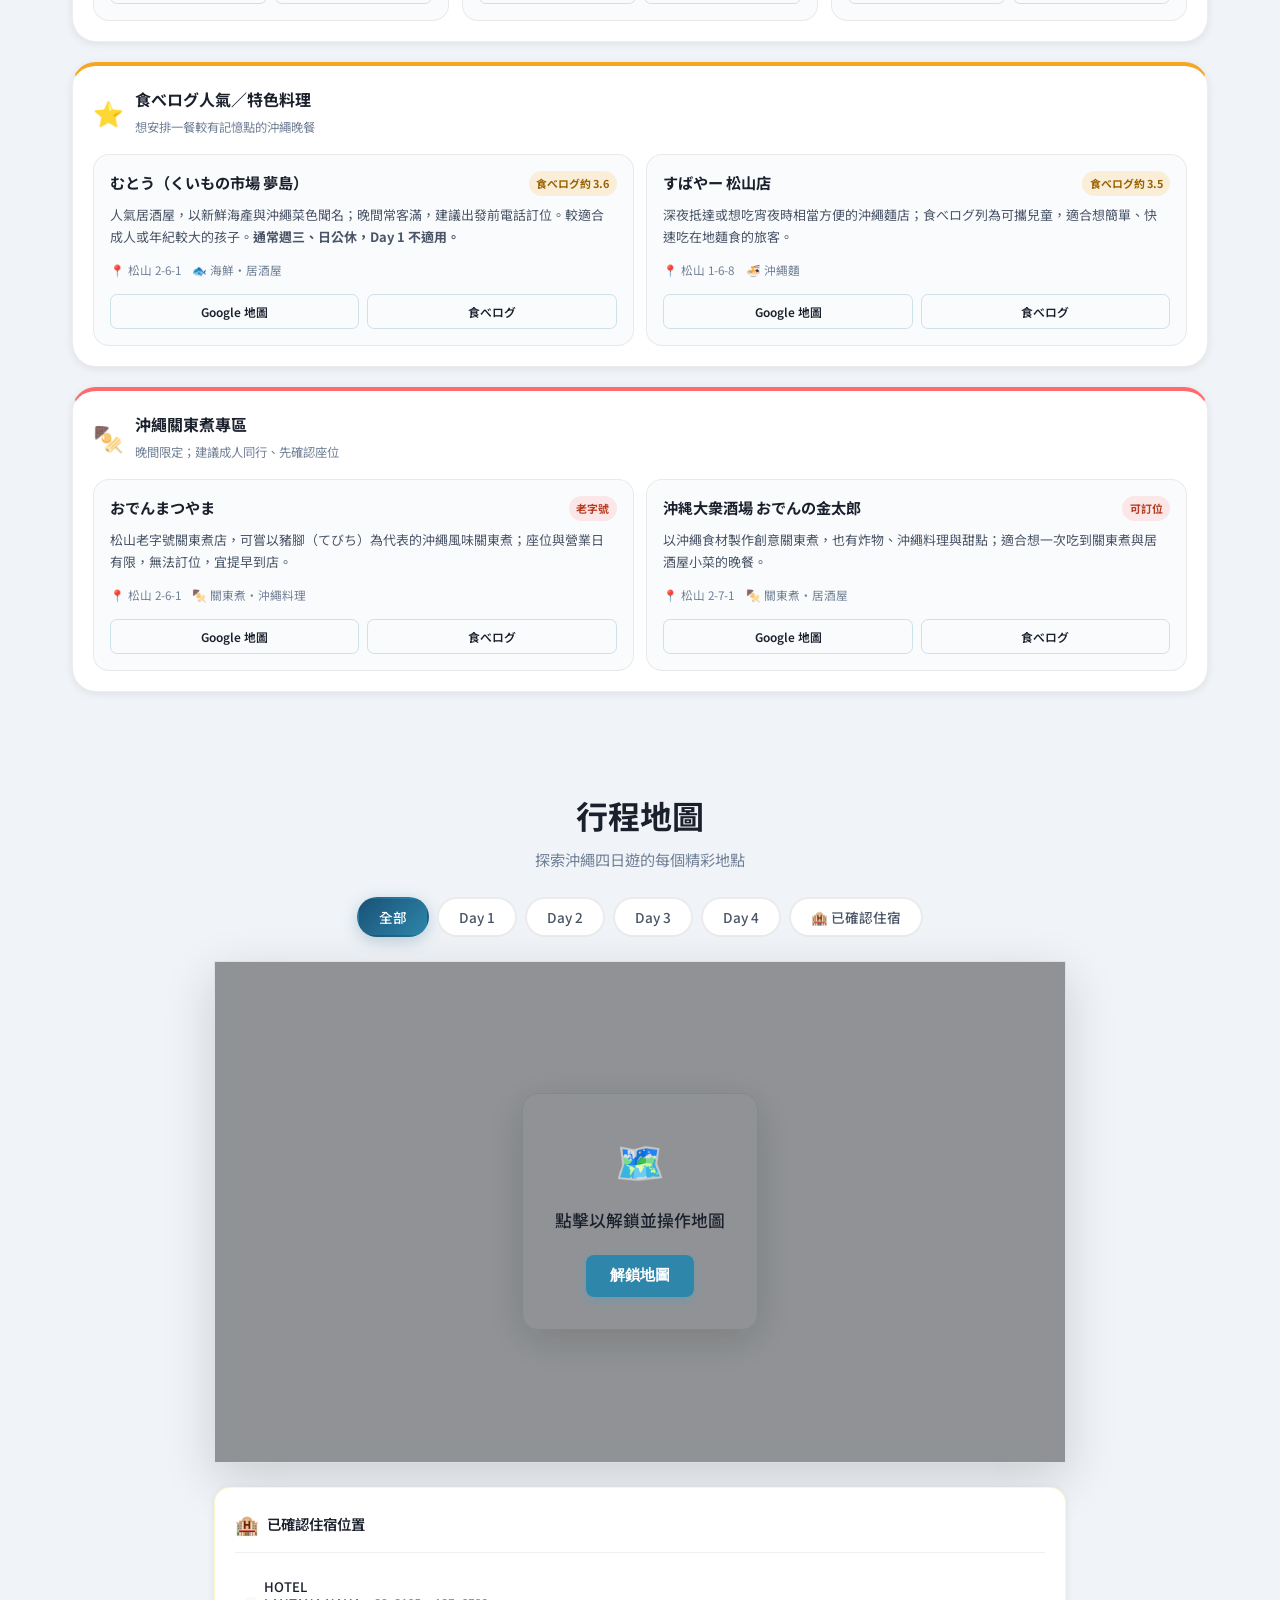
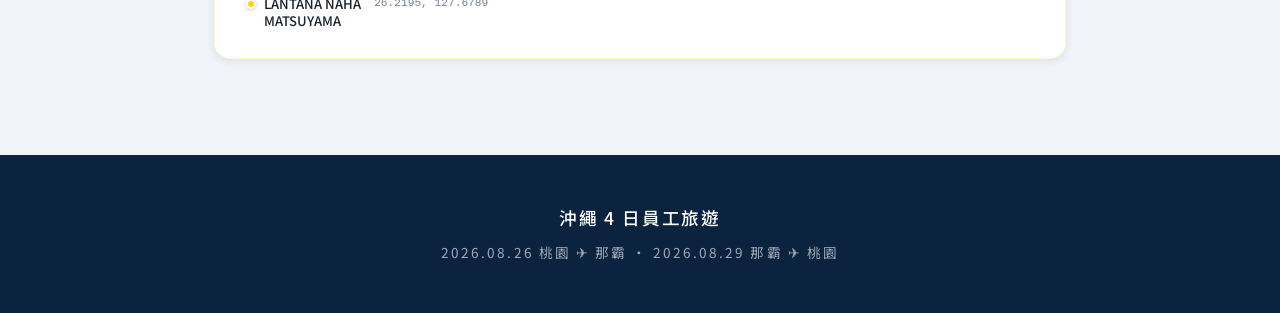
==== commit 3aecb196: "Update Okinawa itinerary and hotel dining guide" ====
--- a/Travel/index.html
+++ b/Travel/index.html
@@ -4,7 +4,7 @@
   <meta charset="UTF-8">
   <meta name="viewport" content="width=device-width, initial-scale=1.0">
   <title>沖繩 4 日員工旅遊</title>
-  <link rel="stylesheet" href="styles.css?v=20260823.2">
+  <link rel="stylesheet" href="styles.css?v=20260825.1">
   <link rel="preconnect" href="https://fonts.googleapis.com">
   <link rel="preconnect" href="https://fonts.gstatic.com" crossorigin>
   <link href="https://fonts.googleapis.com/css2?family=Noto+Sans+TC:wght@300;400;500;700;900&family=Zen+Maru+Gothic:wght@400;700;900&display=swap" rel="stylesheet">
@@ -25,6 +25,7 @@
       <li><a href="#day2" data-day="2">Day 2</a></li>
       <li><a href="#day3" data-day="3">Day 3</a></li>
       <li><a href="#day4" data-day="4">Day 4</a></li>
+      <li><a href="#hotelDiningSection" data-nav="dining">飯店周邊餐廳</a></li>
       <li><a href="#mapSection" data-nav="map">行程地圖</a></li>
       <li><a href="#hotelListSection" data-nav="hotel">住宿資訊</a></li>
     </ul>
@@ -392,19 +393,19 @@
         </div>
       </div>
       <div class="theme-switcher reveal">
-        <p class="theme-label">依喜好規劃那霸市區自由行</p>
+        <p class="theme-label">選一個主題輕鬆玩；DMM、PARCO CITY 均需另搭公車或計程車，單軌一日券不適用於全程。</p>
         <div class="theme-buttons">
           <button class="theme-btn active" data-theme="aquarium">
-            <span class="theme-btn-icon">🛍️</span>
-            <span class="theme-btn-copy"><span class="theme-btn-text">新都心購物</span><span class="theme-btn-route">Main Place・縣立博物館</span></span>
+            <span class="theme-btn-icon">🐠</span>
+            <span class="theme-btn-copy"><span class="theme-btn-text">DMM 親子水族館</span><span class="theme-btn-route">iias 豐崎・室內雨備</span></span>
           </button>
-          <button class="theme-btn" data-theme="senaga">
-            <span class="theme-btn-icon">🏮</span>
-            <span class="theme-btn-copy"><span class="theme-btn-text">國際通漫遊</span><span class="theme-btn-route">牧志市場・平和通</span></span>
+          <button class="theme-btn" data-theme="parco">
+            <span class="theme-btn-icon">🧸</span>
+            <span class="theme-btn-copy"><span class="theme-btn-text">PARCO CITY 親子購物</span><span class="theme-btn-route">遊戲區・美食街・海景</span></span>
           </button>
-          <button class="theme-btn" data-theme="park">
+          <button class="theme-btn" data-theme="city">
             <span class="theme-btn-icon">🚝</span>
-            <span class="theme-btn-copy"><span class="theme-btn-text">單軌電車探索</span><span class="theme-btn-route">國際通・首里城・新都心</span></span>
+            <span class="theme-btn-copy"><span class="theme-btn-text">單軌市區探索</span><span class="theme-btn-route">新都心・國際通・牧志市場</span></span>
           </button>
         </div>
       </div>
@@ -421,17 +422,17 @@
             <div class="timeline">
               <div class="timeline-item reveal">
                 <div class="timeline-marker"></div>
-                <div class="card card-featured card-has-bg" data-bg="https://images.unsplash.com/photo-1556742049-0cfed4f6a45d?w=800&q=80" data-lat="26.2259" data-lng="127.6957" data-day="3">
-                  <div class="card-badge">おもろまち站</div>
-                  <div class="card-icon">🛍️</div>
-                  <h3 class="card-title">那霸市新都心購物商圈</h3>
-                  <p class="card-text">前美軍基地改造的都會商圈。可安排 Naha Main Place、DFS、沖繩縣立博物館暨美術館、Apple Town、電器行與超市，適合集中購物與室內休憩。</p>
+            <div class="card card-featured card-has-bg" data-bg="https://images.unsplash.com/photo-1544551763-46a013bb70d5?w=800&q=80" data-lat="26.1619" data-lng="127.6675" data-day="3">
+                  <div class="card-badge">室內親子首選</div>
+                  <div class="card-icon">🐠</div>
+                  <h3 class="card-title">DMM かりゆし水族館</h3>
+                  <p class="card-text">位於 iias Okinawa 豐崎內的沉浸式水族館，可近距離觀賞水母、企鵝與樹懶等生物；全室內、3 歲以下免費，特別適合帶幼兒的雨天行程。建議預先購票並保留 2–3 小時。</p>
                   <div class="card-meta">
-                    <span>📍 おもろまち（Omoromachi）站</span>
-                    <span>🛒 購物與美術館</span>
+                    <span>📍 豐見城市豐崎 3-35</span>
+                    <span class="family-chip">👶 親子友善・全室內</span>
                   </div>
                   <div class="card-actions">
-                    <a class="card-map-link" href="https://www.google.com/maps?q=26.2259,127.6957" target="_blank" rel="noopener">
+                    <a class="card-map-link" href="https://www.google.com/maps?q=26.1619,127.6675" target="_blank" rel="noopener">
                       <svg width="14" height="14" viewBox="0 0 24 24" fill="none" stroke="currentColor" stroke-width="2"><path d="M21 10c0 7-9 13-9 13s-9-6-9-13a9 9 0 0 1 18 0z"/><circle cx="12" cy="10" r="3"/></svg>
                       <span>Google 地圖</span>
                     </a>
@@ -441,22 +442,22 @@
               </div>
 
               <div class="travel-info reveal">
-                <div class="travel-icon">🚶</div>
-                <div class="travel-details">
-                  <span class="travel-mode">單軌電車</span>
-                  <span class="travel-time">各站間約 2 分鐘</span>
-                  <span class="travel-route">新都心 ➔ 那霸市區</span>
+              <div class="travel-icon">🚕</div>
+              <div class="travel-details">
+                  <span class="travel-mode">計程車／公車</span>
+                  <span class="travel-time">飯店出發約 20 分鐘起（視路況）</span>
+                  <span class="travel-route">Yui Rail 一日券無法直達；回程可順逛 iias 豐崎</span>
                 </div>
               </div>
 
               <div class="timeline-item reveal">
                 <div class="timeline-marker"></div>
-                <div class="card card-has-bg" data-bg="https://images.unsplash.com/photo-1549490349-8643362247b5?w=800&q=80" data-lat="26.2268" data-lng="127.6992" data-day="3">
-                  <div class="card-icon">🏛️</div>
-                  <h3 class="card-title">沖繩縣立博物館暨美術館</h3>
-                  <p class="card-text">位於新都心一帶，可與購物商圈串聯；喜愛琉球歷史、自然與藝術者，可自行安排參觀時間與交通。</p>
+                <div class="card card-has-bg" data-bg="https://images.unsplash.com/photo-1556742049-0cfed4f6a45d?w=800&q=80" data-lat="26.1616" data-lng="127.6671" data-day="3">
+                  <div class="card-icon">🛍️</div>
+                  <h3 class="card-title">iias Okinawa 豐崎</h3>
+                  <p class="card-text">水族館所在的複合商場，可安排午餐、採買與室內休息；建議將其和 DMM 水族館排在同一半天，減少往返交通。</p>
                   <div class="card-actions">
-                    <a class="card-map-link" href="https://www.google.com/maps?q=26.2268,127.6992" target="_blank" rel="noopener">
+                    <a class="card-map-link" href="https://www.google.com/maps?q=26.1616,127.6671" target="_blank" rel="noopener">
                       <svg width="14" height="14" viewBox="0 0 24 24" fill="none" stroke="currentColor" stroke-width="2"><path d="M21 10c0 7-9 13-9 13s-9-6-9-13a9 9 0 0 1 18 0z"/><circle cx="12" cy="10" r="3"/></svg>
                       <span>Google 地圖</span>
                     </a>
@@ -467,21 +468,21 @@
             </div>
           </div>
 
-          <div class="theme-panel" data-panel="senaga">
+          <div class="theme-panel" data-panel="parco">
             <div class="timeline">
               <div class="timeline-item reveal">
                 <div class="timeline-marker"></div>
-                <div class="card card-featured card-has-bg" data-bg="https://images.unsplash.com/photo-1503899036084-c55cdd92da26?w=800&q=80" data-lat="26.2128" data-lng="127.6812" data-day="3">
-                  <div class="card-badge">奇蹟的一英哩</div>
-                  <div class="card-icon">🏮</div>
-                  <h3 class="card-title">國際通</h3>
-                  <p class="card-text">全長約 1.6 公里的那霸繁華商業街，可由縣廳前、美榮橋或牧志站前往。沿線有飯店、百貨、傳統工藝店、名產店與各式餐廳。</p>
+                <div class="card card-featured card-has-bg" data-bg="https://images.unsplash.com/photo-1556742049-0cfed4f6a45d?w=800&q=80" data-lat="26.2752" data-lng="127.7355" data-day="3">
+                  <div class="card-badge">親子購物・雨天備案</div>
+                  <div class="card-icon">🧸</div>
+                  <h3 class="card-title">SAN-A 浦添西海岸 PARCO CITY</h3>
+                  <p class="card-text">大型海景購物中心，1–3 樓有食品館、美食街與餐廳街；3 樓設有 asobipark PLUS 室內遊戲區，並提供哺乳／換尿布空間、嬰兒車及兒童推車服務，適合全家待上半天。</p>
                   <div class="card-meta">
-                    <span>📍 縣廳前／美榮橋／牧志站</span>
-                    <span>🛍️ 購物與街區漫遊</span>
+                    <span>📍 浦添市西洲 3-1-1</span>
+                    <span class="family-chip">👶 親子設施・室內遊戲區</span>
                   </div>
                   <div class="card-actions">
-                    <a class="card-map-link" href="https://www.google.com/maps?q=26.2128,127.6812" target="_blank" rel="noopener">
+                    <a class="card-map-link" href="https://www.google.com/maps?q=26.2752,127.7355" target="_blank" rel="noopener">
                       <svg width="14" height="14" viewBox="0 0 24 24" fill="none" stroke="currentColor" stroke-width="2"><path d="M21 10c0 7-9 13-9 13s-9-6-9-13a9 9 0 0 1 18 0z"/><circle cx="12" cy="10" r="3"/></svg>
                       <span>Google 地圖</span>
                     </a>
@@ -491,22 +492,22 @@
               </div>
 
               <div class="travel-info reveal">
-                <div class="travel-icon">🚶</div>
+                <div class="travel-icon">🚌</div>
                 <div class="travel-details">
-                  <span class="travel-mode">步行</span>
-                  <span class="travel-time">依個人安排</span>
-                  <span class="travel-route">國際通 ➔ 第一牧志公設市場</span>
+                  <span class="travel-mode">公車／接駁</span>
+                  <span class="travel-time">另計車資；班次及路線請於出發日確認</span>
+                  <span class="travel-route">可步行至縣廳北口搭 26、32、143、309、334、335 或 385 號公車</span>
                 </div>
               </div>
 
               <div class="timeline-item reveal">
                 <div class="timeline-marker"></div>
-                <div class="card card-has-bg" data-bg="https://images.unsplash.com/photo-1488459716781-31db52582fe9?w=800&q=80" data-lat="26.2160" data-lng="127.6870" data-day="3">
-                  <div class="card-icon">🐟</div>
-                  <h3 class="card-title">第一牧志公設市場與平和通</h3>
-                  <p class="card-text">可在市場一樓選購新鮮海鮮，再付費請二樓店家料理；接著走入平和通，感受那霸在地居民的日常生活。</p>
+                <div class="card card-has-bg" data-bg="https://images.unsplash.com/photo-1549490349-8643362247b5?w=800&q=80" data-lat="26.2752" data-lng="127.7355" data-day="3">
+                  <div class="card-icon">🍽️</div>
+                  <h3 class="card-title">美食街與餐廳街</h3>
+                  <p class="card-text">用餐選擇集中，同行者可各自挑選餐點；適合把午餐、親子遊戲與購物安排在同一地點。遊戲區採付費入場，請先確認當日受理與費用。</p>
                   <div class="card-actions">
-                    <a class="card-map-link" href="https://www.google.com/maps?q=26.2160,127.6870" target="_blank" rel="noopener">
+                    <a class="card-map-link" href="https://www.google.com/maps?q=26.2752,127.7355" target="_blank" rel="noopener">
                       <svg width="14" height="14" viewBox="0 0 24 24" fill="none" stroke="currentColor" stroke-width="2"><path d="M21 10c0 7-9 13-9 13s-9-6-9-13a9 9 0 0 1 18 0z"/><circle cx="12" cy="10" r="3"/></svg>
                       <span>Google 地圖</span>
                     </a>
@@ -517,7 +518,7 @@
             </div>
           </div>
 
-          <div class="theme-panel" data-panel="park">
+          <div class="theme-panel" data-panel="city">
             <div class="timeline">
               <div class="timeline-item reveal">
                 <div class="timeline-marker"></div>
@@ -525,7 +526,7 @@
                   <div class="card-badge">贈一日券</div>
                   <div class="card-icon">🚝</div>
                   <h3 class="card-title">Yui Rail 單軌電車</h3>
-                  <p class="card-text">本日每人贈單軌電車一日券。單軌電車是探索那霸的便利方式，每站行駛約 2 分鐘，可串連國際通、首里城與那霸新都心。</p>
+                  <p class="card-text">本日每人贈單軌電車一日券。以飯店附近的美榮橋站為起點，可串連新都心、國際通、牧志市場與首里城；最適合不想額外花交通時間的市區玩法。</p>
                   <div class="card-meta">
                     <span>📍 那霸市</span>
                     <span>🎫 每人一日券</span>
@@ -545,7 +546,7 @@
                 <div class="travel-details">
                   <span class="travel-mode">單軌電車</span>
                   <span class="travel-time">各站間約 2 分鐘</span>
-                  <span class="travel-route">隨心探索那霸市區</span>
+                  <span class="travel-route">美榮橋 ➔ おもろまち ➔ 牧志／縣廳前</span>
                 </div>
               </div>
 
@@ -553,10 +554,10 @@
                 <div class="timeline-marker"></div>
                 <div class="card card-has-bg" data-bg="https://images.unsplash.com/photo-1474487548417-781cb71495f3?w=800&q=80" data-lat="26.2125" data-lng="127.6809" data-day="3">
                   <div class="card-icon">🚝</div>
-                  <h3 class="card-title">單軌電車漫遊</h3>
-                  <p class="card-text">可自行安排國際通、首里城或新都心等目的地。請留意個人返飯店時間與安全，自由活動期間的餐食均敬請自理。</p>
+                  <h3 class="card-title">新都心＋國際通＋牧志市場</h3>
+                  <p class="card-text">先至おもろまち站逛 Naha Main Place／縣立博物館，再轉往牧志站走國際通、第一牧志公設市場與平和通；親子可把市場與商場安排在白天，避開炎熱時段。</p>
                   <div class="card-actions">
-                    <a class="card-map-link" href="https://www.google.com/maps?q=26.2125,127.6809" target="_blank" rel="noopener">
+                    <a class="card-map-link" href="https://www.google.com/maps?q=26.2128,127.6812" target="_blank" rel="noopener">
                       <svg width="14" height="14" viewBox="0 0 24 24" fill="none" stroke="currentColor" stroke-width="2"><path d="M21 10c0 7-9 13-9 13s-9-6-9-13a9 9 0 0 1 18 0z"/><circle cx="12" cy="10" r="3"/></svg>
                       <span>Google 地圖</span>
                     </a>
@@ -798,6 +799,73 @@
     </section>
 
   </main>
+
+  <section class="hotel-dining-section reveal" id="hotelDiningSection">
+    <div class="hotel-dining-header">
+      <span class="section-kicker">HOTEL LANTANA NAHA MATSUYAMA</span>
+      <h2>飯店周邊餐廳</h2>
+      <p>以飯店（松山 1-13-20）為中心，精選步行約 3–12 分鐘可到的餐廳。食べログ分數與營業資訊會變動，出發前請點開連結再次確認；晚間的松山為繁華區，帶兒童建議優先選早一點的時段。</p>
+    </div>
+    <div class="dining-guide-grid">
+      <article class="dining-group family-dining">
+        <div class="dining-group-heading"><span>👨‍👩‍👧</span><div><h3>適合兒童／輕鬆用餐</h3><p>白天或早晚餐的優先選擇</p></div></div>
+        <div class="dining-cards">
+          <article class="dining-card">
+            <div class="dining-card-top"><h4>三笠 松山店</h4><span class="dining-tag family">親子友善</span></div>
+            <p>在地食堂與沖繩麵，品項多、預算親民；食べログ列為可攜兒童，適合全家快速吃一餐。<strong>通常週三、四公休，本團僅 Day 3（週五）適用。</strong></p>
+            <div class="dining-meta"><span>📍 松山 1-12-20</span><span>🍜 食堂・沖繩料理</span></div>
+            <div class="dining-links"><a href="https://www.google.com/maps/search/?api=1&amp;query=三笠+松山店+那覇" target="_blank" rel="noopener">Google 地圖</a><a href="https://tabelog.com/okinawa/A4701/A470101/47019299/" target="_blank" rel="noopener">食べログ</a></div>
+          </article>
+          <article class="dining-card">
+            <div class="dining-card-top"><h4>ESTINATE LOUNGE 那覇</h4><span class="dining-tag family">親子友善</span></div>
+            <p>塔可與墨西哥料理的飯店餐廳，多數日子有早餐、午餐與晚餐時段；座位相對舒適，適合作為不想跑太遠的家庭餐。<strong>週三通常僅供應至下午，Day 1 晚餐請改選其他店。</strong></p>
+            <div class="dining-meta"><span>📍 松山 2-3-11</span><span>🌮 塔可・墨西哥料理</span></div>
+            <div class="dining-links"><a href="https://www.google.com/maps/search/?api=1&amp;query=ESTINATE+LOUNGE+那覇" target="_blank" rel="noopener">Google 地圖</a><a href="https://tabelog.com/okinawa/A4701/A470101/47016381/" target="_blank" rel="noopener">食べログ</a></div>
+          </article>
+          <article class="dining-card">
+            <div class="dining-card-top"><h4>てびち屋本舗 那覇松山店</h4><span class="dining-tag family">提早訂位</span></div>
+            <p>主打沖繩豬腳（てびち）與在地料理，備有桌席、掘炬燵與包廂；適合想讓孩子嘗試特色料理的早晚餐。</p>
+            <div class="dining-meta"><span>📍 松山 1-12-5</span><span>🐷 沖繩料理・豬肉料理</span></div>
+            <div class="dining-links"><a href="https://www.google.com/maps/search/?api=1&amp;query=てびち屋本舗+那覇松山店" target="_blank" rel="noopener">Google 地圖</a><a href="https://tabelog.com/okinawa/A4701/A470101/47032168/" target="_blank" rel="noopener">食べログ</a></div>
+          </article>
+        </div>
+      </article>
+      <article class="dining-group tabelog-dining">
+        <div class="dining-group-heading"><span>⭐</span><div><h3>食べログ人氣／特色料理</h3><p>想安排一餐較有記憶點的沖繩晚餐</p></div></div>
+        <div class="dining-cards">
+          <article class="dining-card">
+            <div class="dining-card-top"><h4>むとう（くいもの市場 夢島）</h4><span class="dining-tag score">食べログ約 3.6</span></div>
+            <p>人氣居酒屋，以新鮮海產與沖繩菜色聞名；晚間常客滿，建議出發前電話訂位。較適合成人或年紀較大的孩子。<strong>通常週三、日公休，Day 1 不適用。</strong></p>
+            <div class="dining-meta"><span>📍 松山 2-6-1</span><span>🐟 海鮮・居酒屋</span></div>
+            <div class="dining-links"><a href="https://www.google.com/maps/search/?api=1&amp;query=むとう+くいもの市場夢島+那覇" target="_blank" rel="noopener">Google 地圖</a><a href="https://tabelog.com/okinawa/A4701/A470101/47002767/" target="_blank" rel="noopener">食べログ</a></div>
+          </article>
+          <article class="dining-card">
+            <div class="dining-card-top"><h4>すばやー 松山店</h4><span class="dining-tag score">食べログ約 3.5</span></div>
+            <p>深夜抵達或想吃宵夜時相當方便的沖繩麵店；食べログ列為可攜兒童，適合想簡單、快速吃在地麵食的旅客。</p>
+            <div class="dining-meta"><span>📍 松山 1-6-8</span><span>🍜 沖繩麵</span></div>
+            <div class="dining-links"><a href="https://www.google.com/maps/search/?api=1&amp;query=すばやー+松山店+那覇" target="_blank" rel="noopener">Google 地圖</a><a href="https://tabelog.com/okinawa/A4701/A470101/47002484/" target="_blank" rel="noopener">食べログ</a></div>
+          </article>
+        </div>
+      </article>
+      <article class="dining-group oden-dining">
+        <div class="dining-group-heading"><span>🍢</span><div><h3>沖繩關東煮專區</h3><p>晚間限定；建議成人同行、先確認座位</p></div></div>
+        <div class="dining-cards">
+          <article class="dining-card">
+            <div class="dining-card-top"><h4>おでんまつやま</h4><span class="dining-tag oden">老字號</span></div>
+            <p>松山老字號關東煮店，可嘗以豬腳（てびち）為代表的沖繩風味關東煮；座位與營業日有限，無法訂位，宜提早到店。</p>
+            <div class="dining-meta"><span>📍 松山 2-6-1</span><span>🍢 關東煮・沖繩料理</span></div>
+            <div class="dining-links"><a href="https://www.google.com/maps/search/?api=1&amp;query=おでんまつやま+那覇" target="_blank" rel="noopener">Google 地圖</a><a href="https://tabelog.com/okinawa/A4701/A470101/47003694/" target="_blank" rel="noopener">食べログ</a></div>
+          </article>
+          <article class="dining-card">
+            <div class="dining-card-top"><h4>沖縄大衆酒場 おでんの金太郎</h4><span class="dining-tag oden">可訂位</span></div>
+            <p>以沖繩食材製作創意關東煮，也有炸物、沖繩料理與甜點；適合想一次吃到關東煮與居酒屋小菜的晚餐。</p>
+            <div class="dining-meta"><span>📍 松山 2-7-1</span><span>🍢 關東煮・居酒屋</span></div>
+            <div class="dining-links"><a href="https://www.google.com/maps/search/?api=1&amp;query=沖縄大衆酒場+おでんの金太郎+那覇" target="_blank" rel="noopener">Google 地圖</a><a href="https://tabelog.com/okinawa/A4701/A470101/47017924/" target="_blank" rel="noopener">食べログ</a></div>
+          </article>
+        </div>
+      </article>
+    </div>
+  </section>
 
   <section class="map-section" id="mapSection">
     <div class="map-header">
--- a/Travel/styles.css
+++ b/Travel/styles.css
@@ -2199,3 +2199,179 @@
 .dark-mode .restaurant-card:hover .restaurant-distance {
   background: rgba(255, 152, 0, 0.1);
 }
+
+/* ===== HOTEL DINING GUIDE ===== */
+.family-chip {
+  color: #087f5b;
+  background: rgba(0, 212, 170, 0.13);
+  border-radius: 50px;
+  padding: 0.18rem 0.48rem;
+  font-weight: 600;
+}
+
+.hotel-dining-section {
+  max-width: 1200px;
+  margin: 0 auto;
+  padding: 5.5rem 2rem 2rem;
+}
+
+.hotel-dining-header {
+  max-width: 780px;
+  margin-bottom: 2rem;
+}
+
+.section-kicker {
+  display: inline-block;
+  margin-bottom: 0.55rem;
+  color: var(--coral);
+  font-size: 0.72rem;
+  font-weight: 700;
+  letter-spacing: 0.12em;
+}
+
+.hotel-dining-header h2 {
+  margin: 0 0 0.6rem;
+  color: var(--text);
+  font-family: 'Zen Maru Gothic', sans-serif;
+  font-size: clamp(1.8rem, 3vw, 2.5rem);
+}
+
+.hotel-dining-header p {
+  margin: 0;
+  color: var(--text-light);
+  font-size: 0.92rem;
+  line-height: 1.8;
+}
+
+.dining-guide-grid {
+  display: grid;
+  gap: 1.25rem;
+}
+
+.dining-group {
+  padding: 1.25rem;
+  border: 1px solid rgba(0, 0, 0, 0.07);
+  border-radius: var(--radius-lg);
+  background: var(--white);
+  box-shadow: var(--shadow-sm);
+}
+
+.family-dining { border-top: 4px solid var(--turquoise); }
+.tabelog-dining { border-top: 4px solid #f5a623; }
+.oden-dining { border-top: 4px solid var(--coral); }
+
+.dining-group-heading {
+  display: flex;
+  align-items: center;
+  gap: 0.7rem;
+  margin-bottom: 1rem;
+}
+
+.dining-group-heading > span { font-size: 1.55rem; }
+
+.dining-group-heading h3 {
+  margin: 0;
+  color: var(--text);
+  font-size: 1rem;
+}
+
+.dining-group-heading p {
+  margin: 0.2rem 0 0;
+  color: var(--text-muted);
+  font-size: 0.77rem;
+}
+
+.dining-cards {
+  display: grid;
+  grid-template-columns: repeat(auto-fit, minmax(230px, 1fr));
+  gap: 0.8rem;
+}
+
+.dining-card {
+  display: flex;
+  flex-direction: column;
+  min-width: 0;
+  padding: 1rem;
+  border: 1px solid rgba(0, 0, 0, 0.07);
+  border-radius: var(--radius-md);
+  background: rgba(248, 250, 251, 0.72);
+}
+
+.dining-card-top {
+  display: flex;
+  align-items: flex-start;
+  justify-content: space-between;
+  gap: 0.6rem;
+}
+
+.dining-card h4 {
+  margin: 0;
+  color: var(--text);
+  font-size: 0.95rem;
+  line-height: 1.45;
+}
+
+.dining-card > p {
+  flex: 1;
+  margin: 0.55rem 0 0.75rem;
+  color: var(--text-light);
+  font-size: 0.81rem;
+  line-height: 1.7;
+}
+
+.dining-tag {
+  flex: 0 0 auto;
+  border-radius: 50px;
+  padding: 0.2rem 0.46rem;
+  font-size: 0.68rem;
+  font-weight: 700;
+  white-space: nowrap;
+}
+
+.dining-tag.family { color: #087f5b; background: rgba(0, 212, 170, 0.14); }
+.dining-tag.score { color: #9a6200; background: rgba(245, 166, 35, 0.16); }
+.dining-tag.oden { color: #b73b20; background: rgba(255, 107, 107, 0.14); }
+
+.dining-meta {
+  display: flex;
+  flex-wrap: wrap;
+  gap: 0.35rem 0.7rem;
+  color: var(--text-muted);
+  font-size: 0.73rem;
+}
+
+.dining-links {
+  display: flex;
+  gap: 0.5rem;
+  margin-top: 0.85rem;
+}
+
+.dining-links a {
+  flex: 1;
+  padding: 0.42rem 0.55rem;
+  border: 1px solid rgba(46, 134, 171, 0.22);
+  border-radius: 7px;
+  color: var(--ocean-dark);
+  font-size: 0.74rem;
+  font-weight: 600;
+  text-align: center;
+  text-decoration: none;
+  transition: var(--transition);
+}
+
+.dining-links a:hover {
+  border-color: var(--ocean-light);
+  background: rgba(3, 169, 244, 0.08);
+  transform: translateY(-1px);
+}
+
+.dark-mode .dining-group { background: rgba(255, 255, 255, 0.03); border-color: rgba(255, 255, 255, 0.08); }
+.dark-mode .dining-card { background: rgba(0, 0, 0, 0.12); border-color: rgba(255, 255, 255, 0.08); }
+.dark-mode .dining-links a { color: #81d4fa; border-color: rgba(129, 212, 250, 0.25); }
+.dark-mode .family-chip { color: #63e6be; }
+
+@media (max-width: 640px) {
+  .hotel-dining-section { padding: 4rem 1rem 1rem; }
+  .dining-group { padding: 1rem; }
+  .dining-card { padding: 0.85rem; }
+}
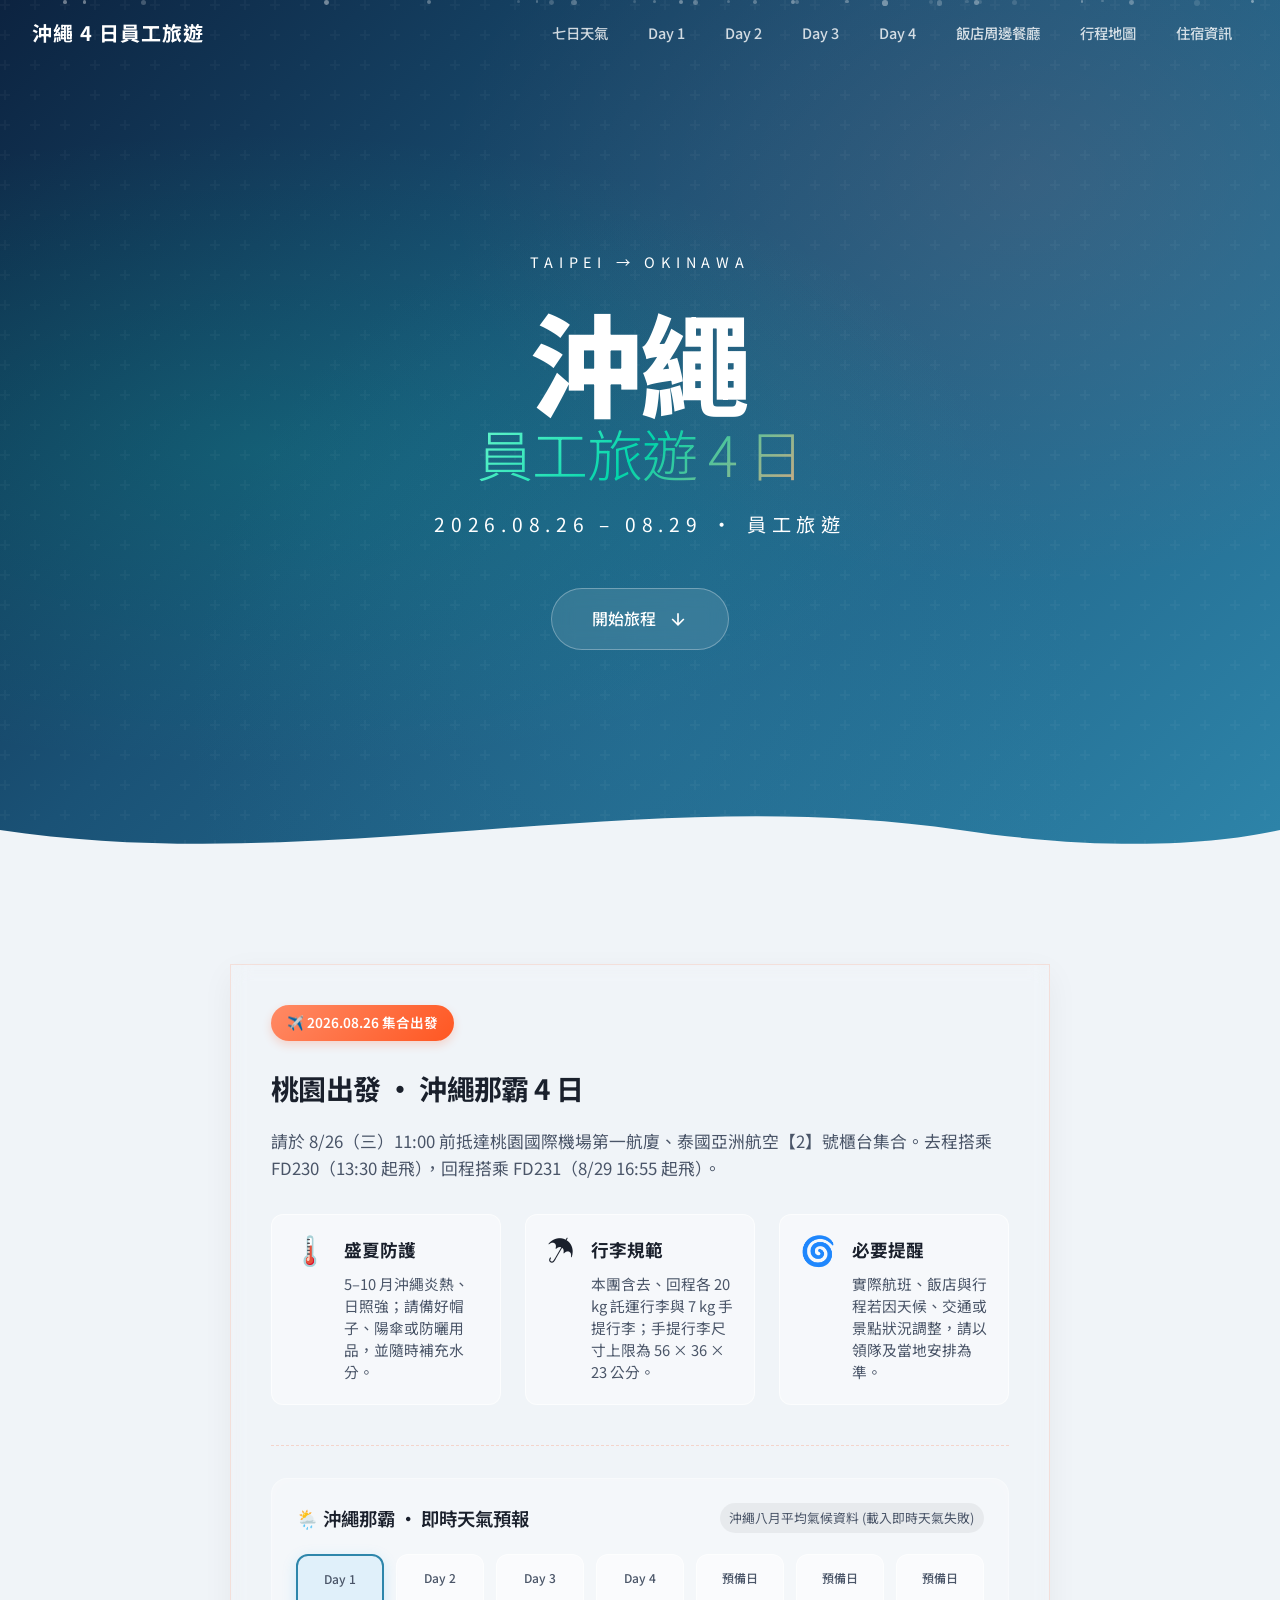
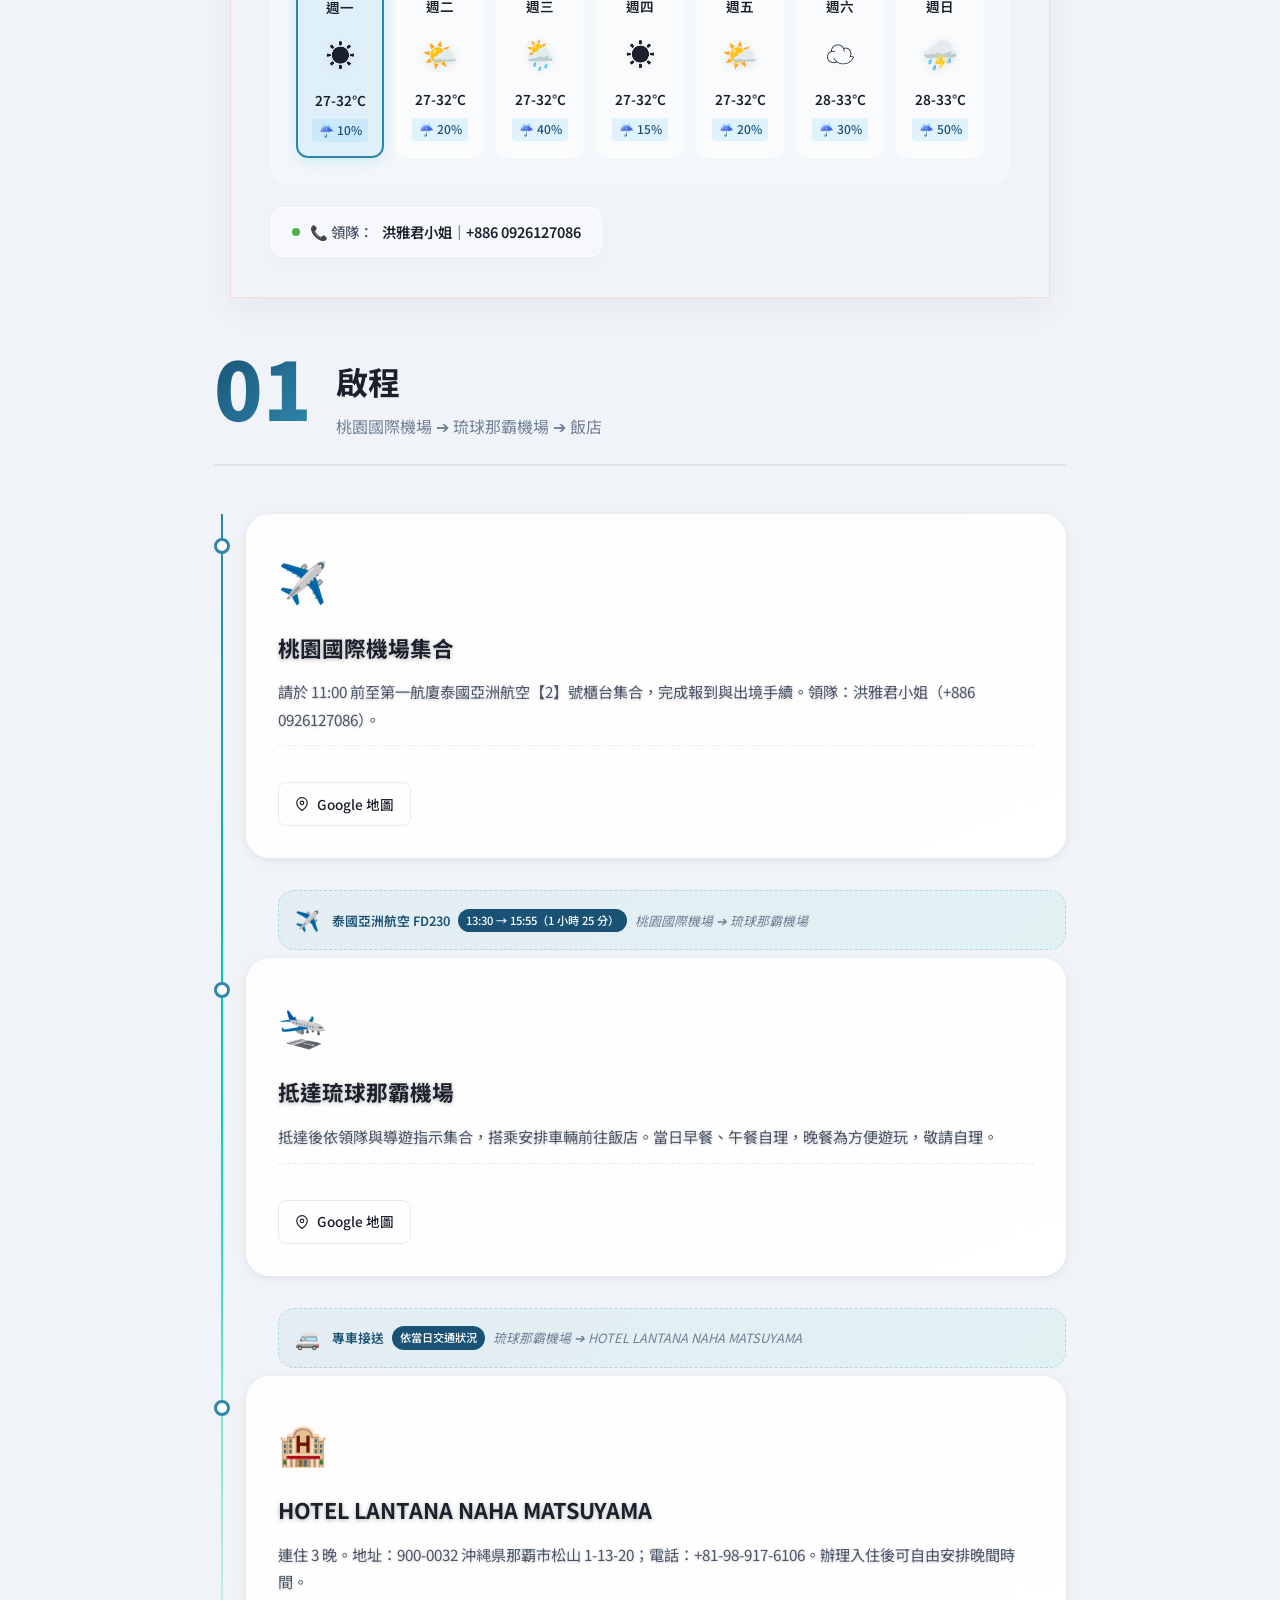
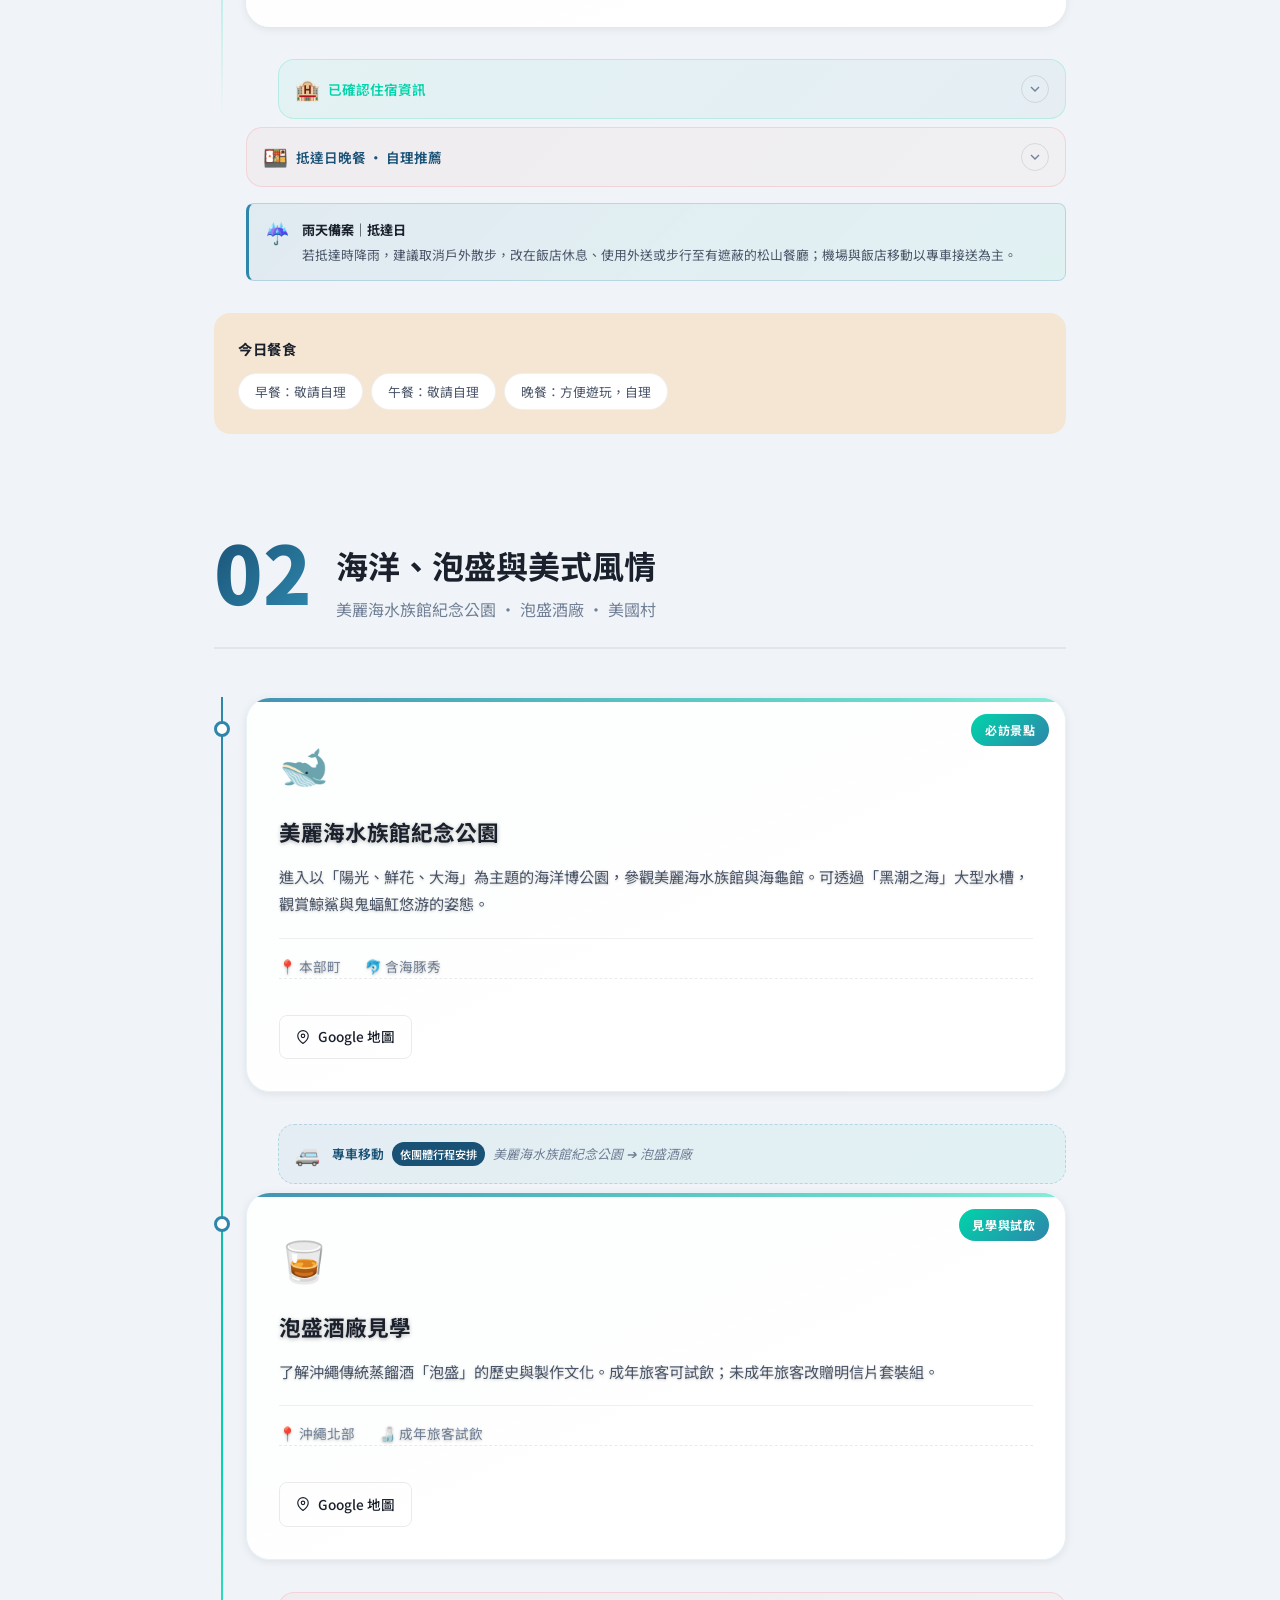
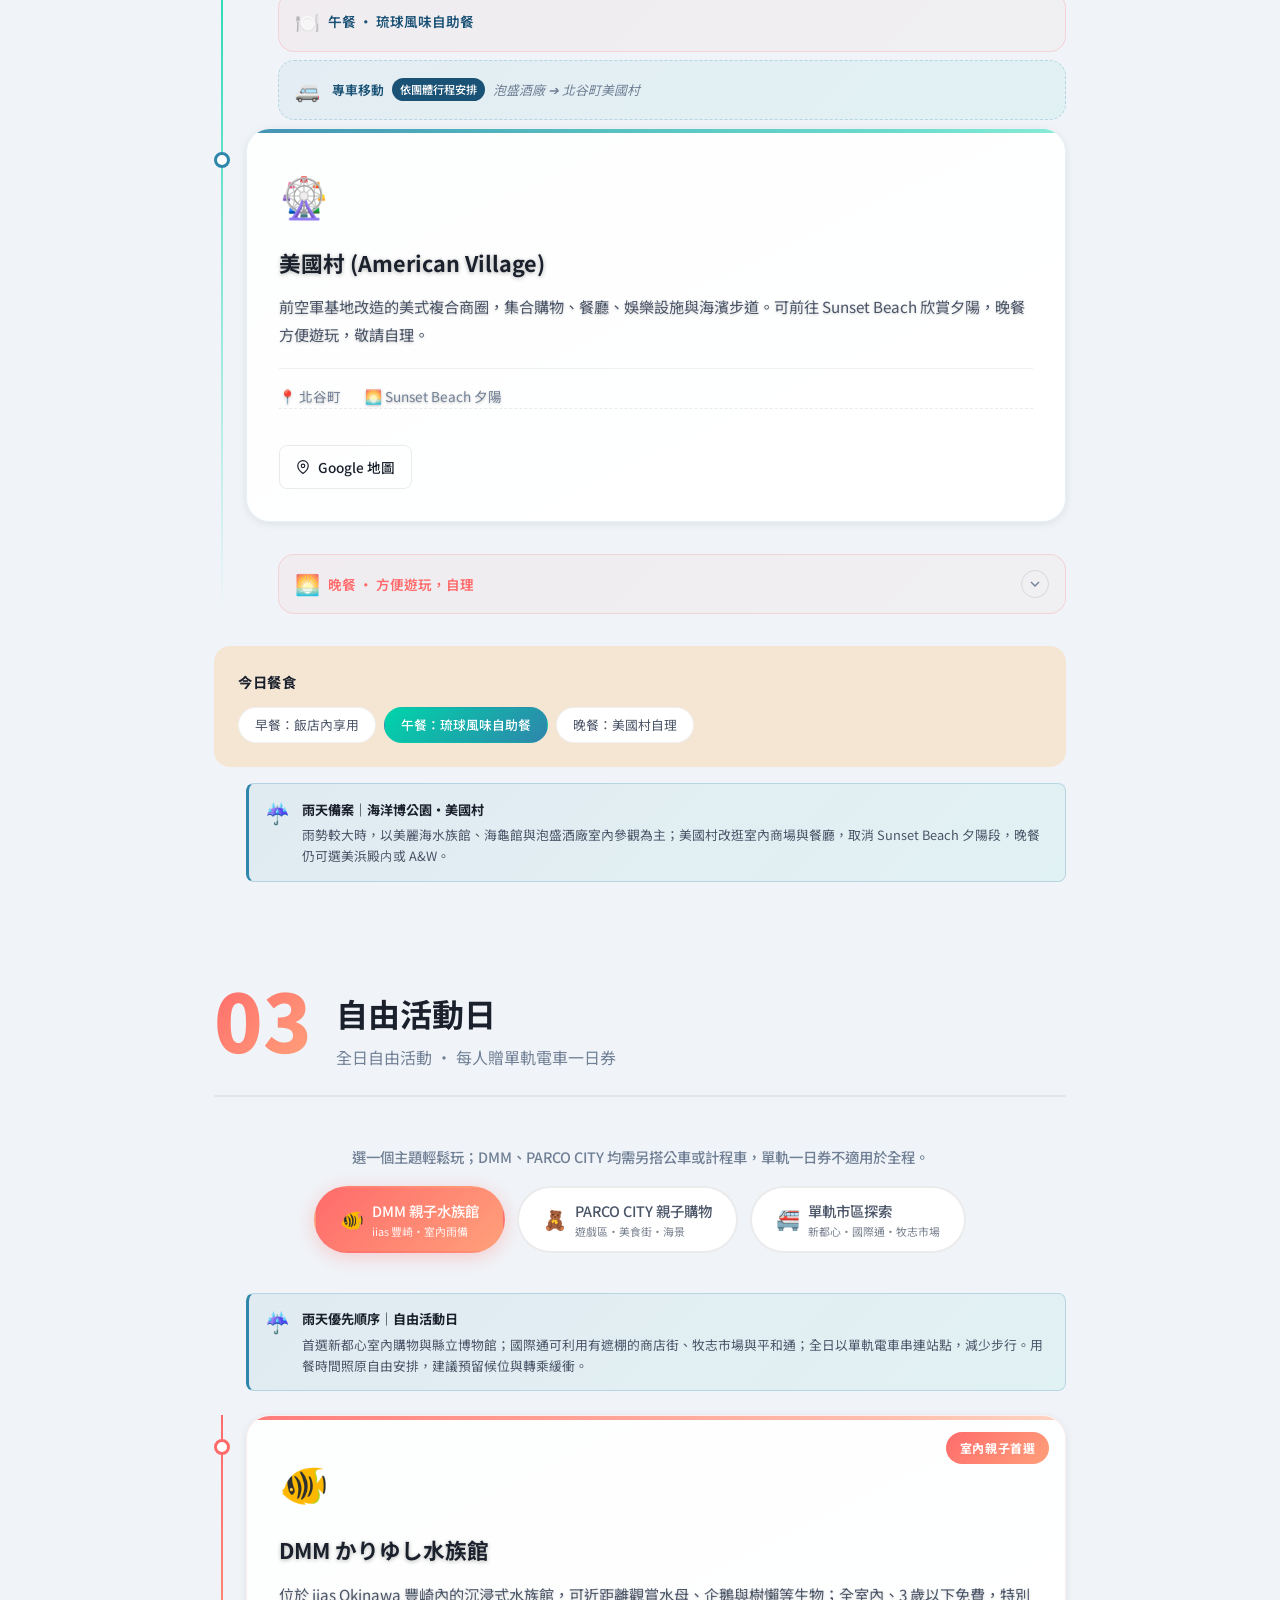
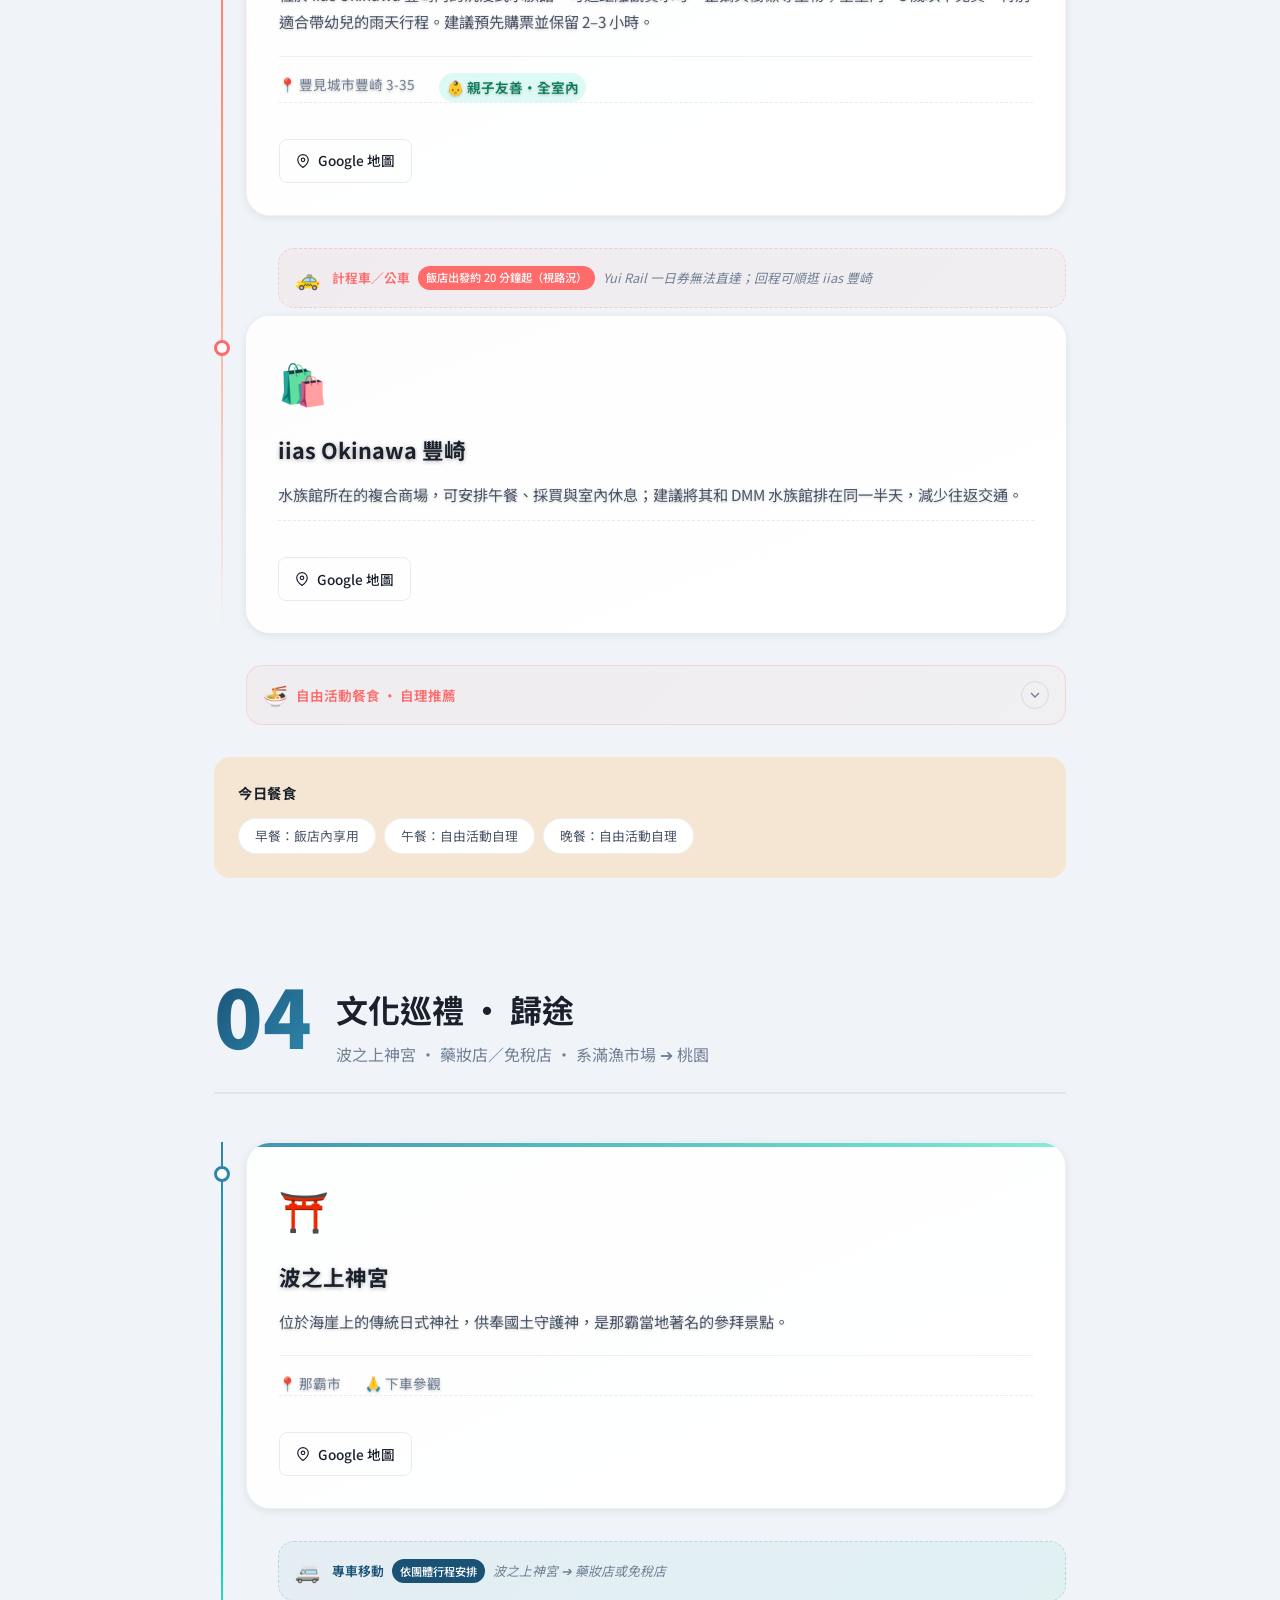
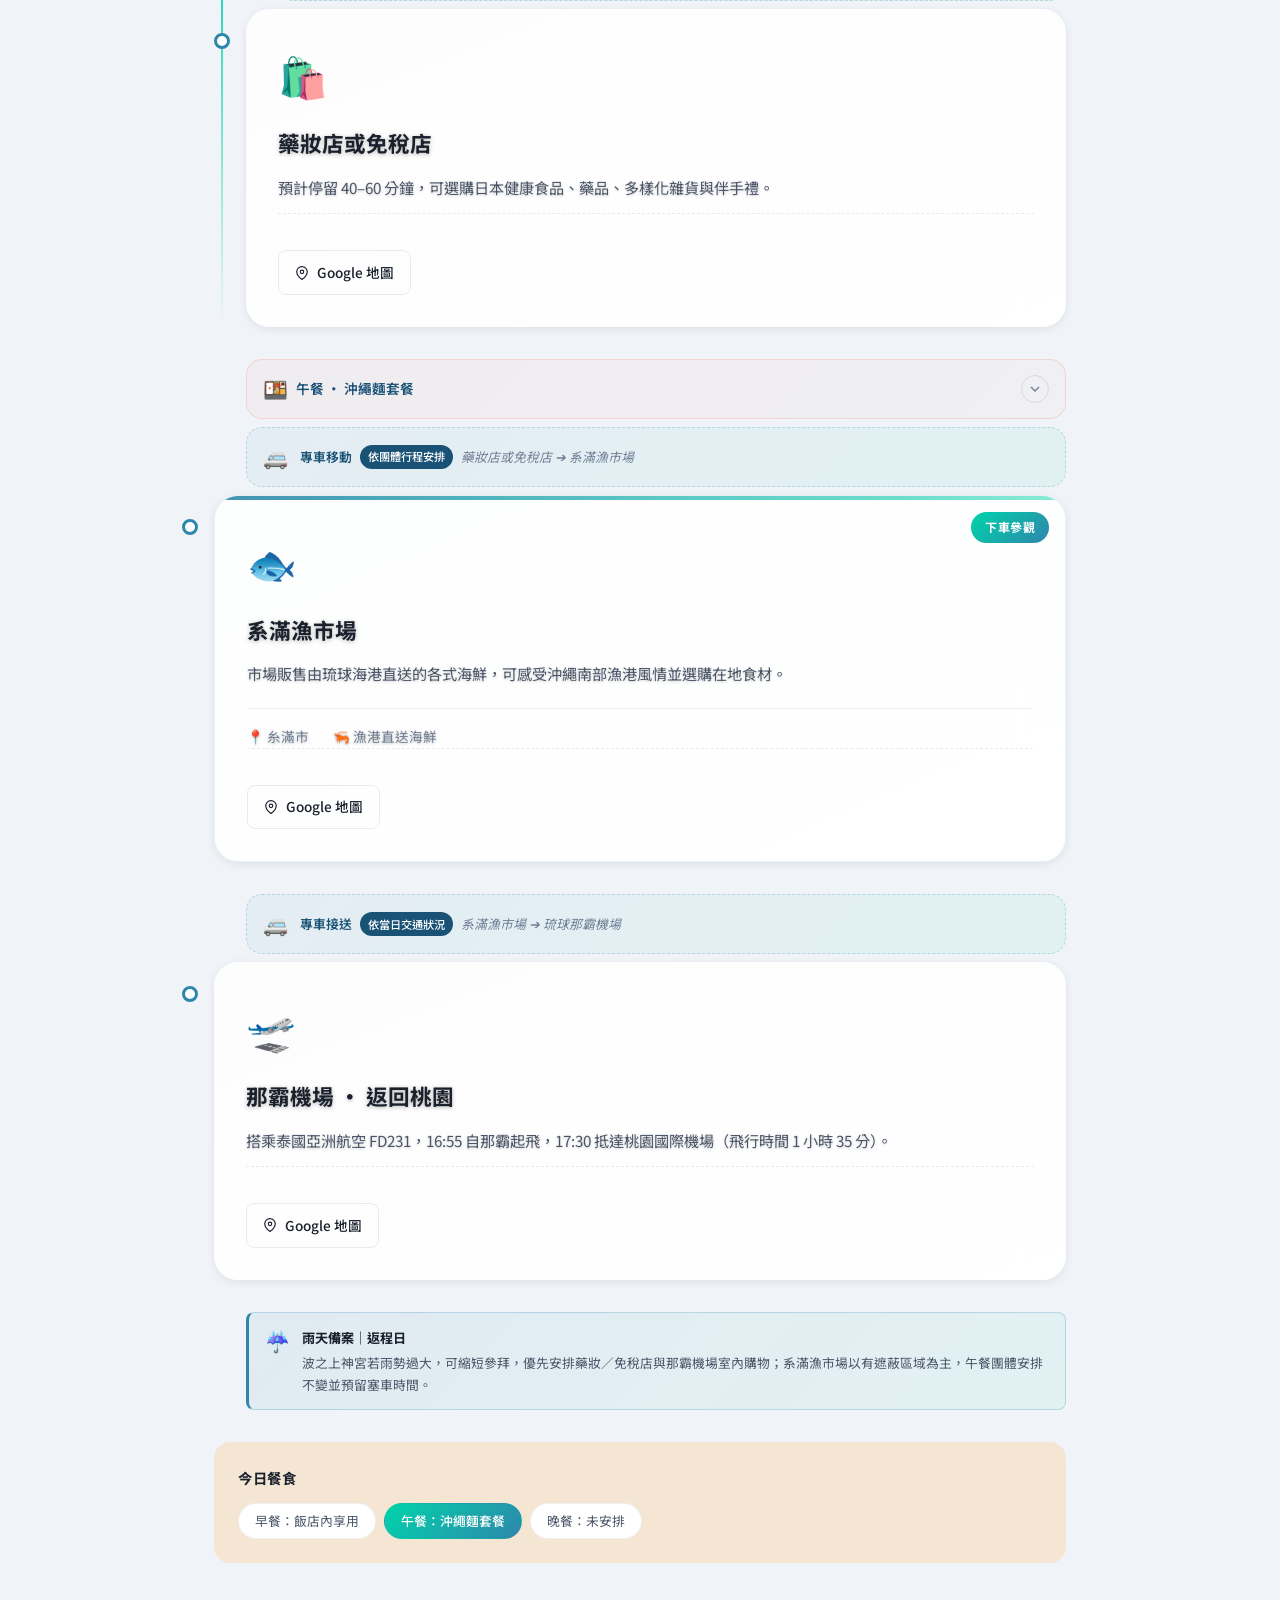
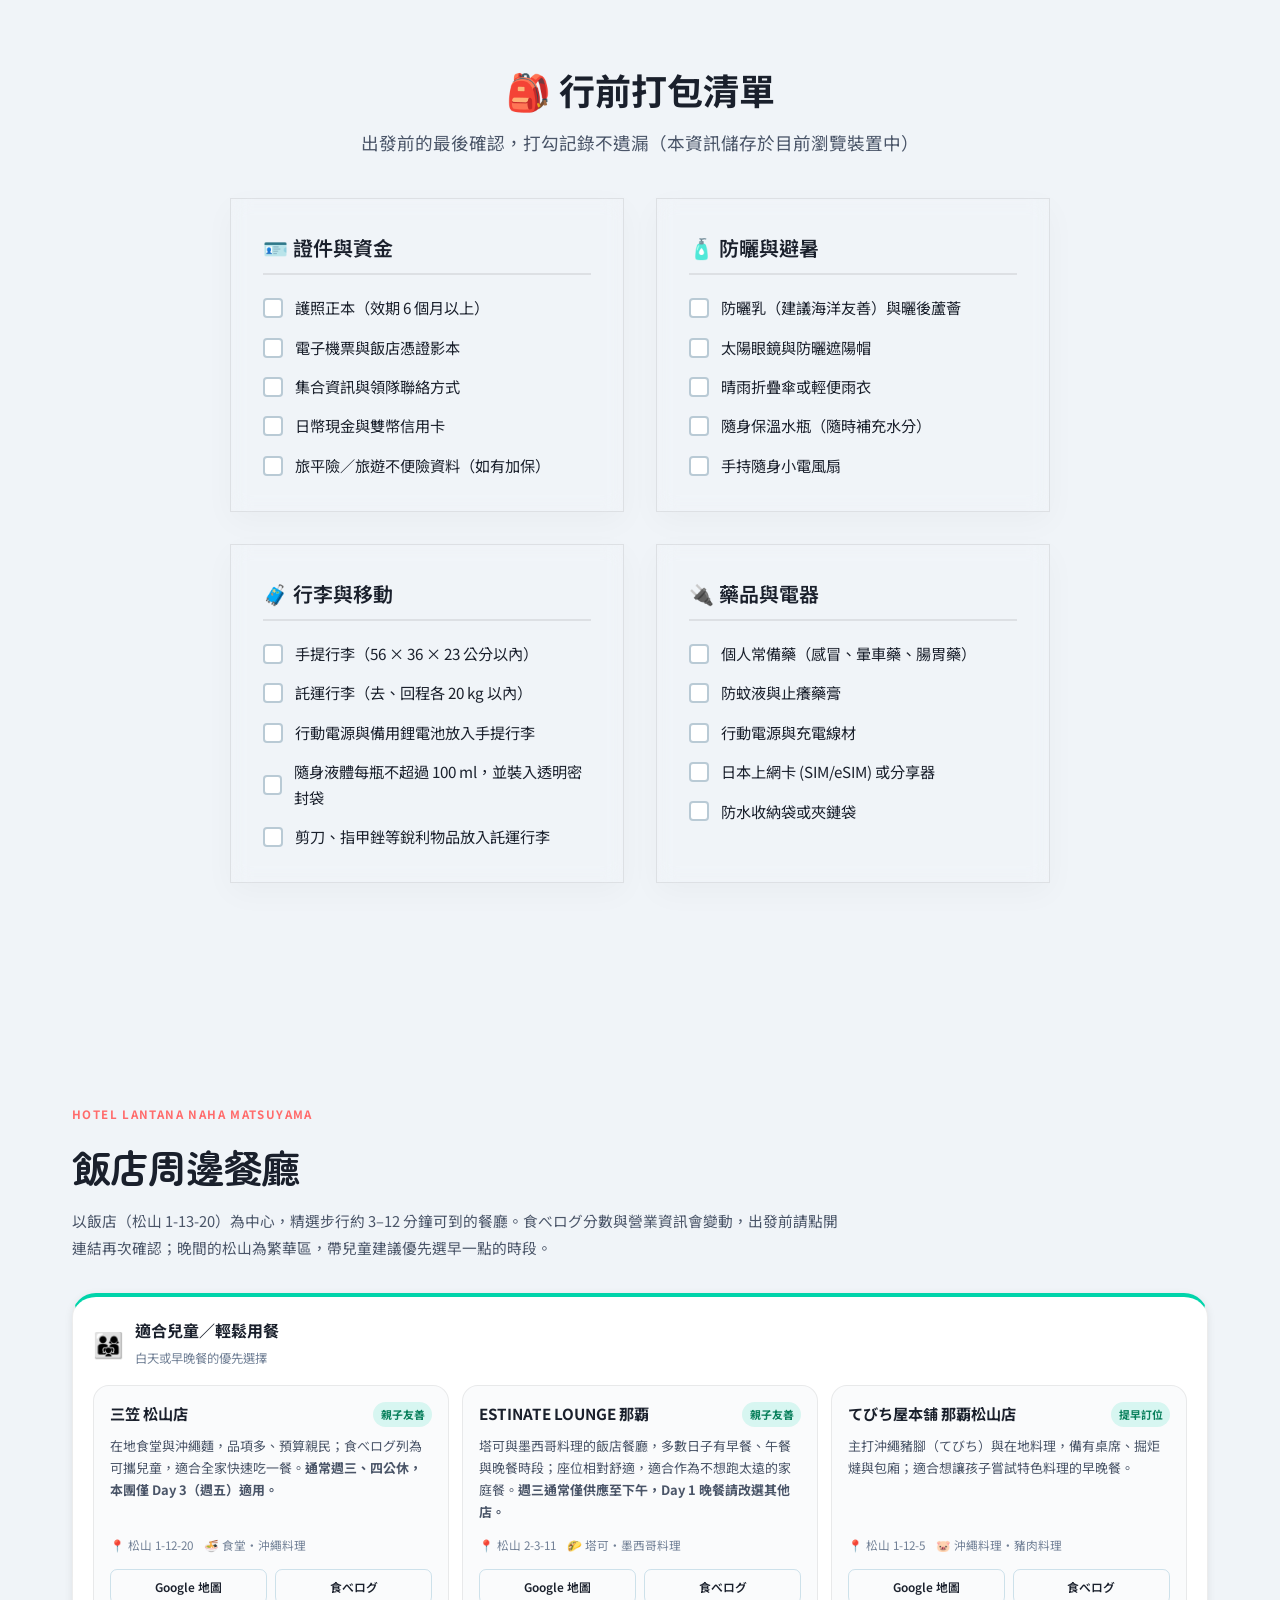
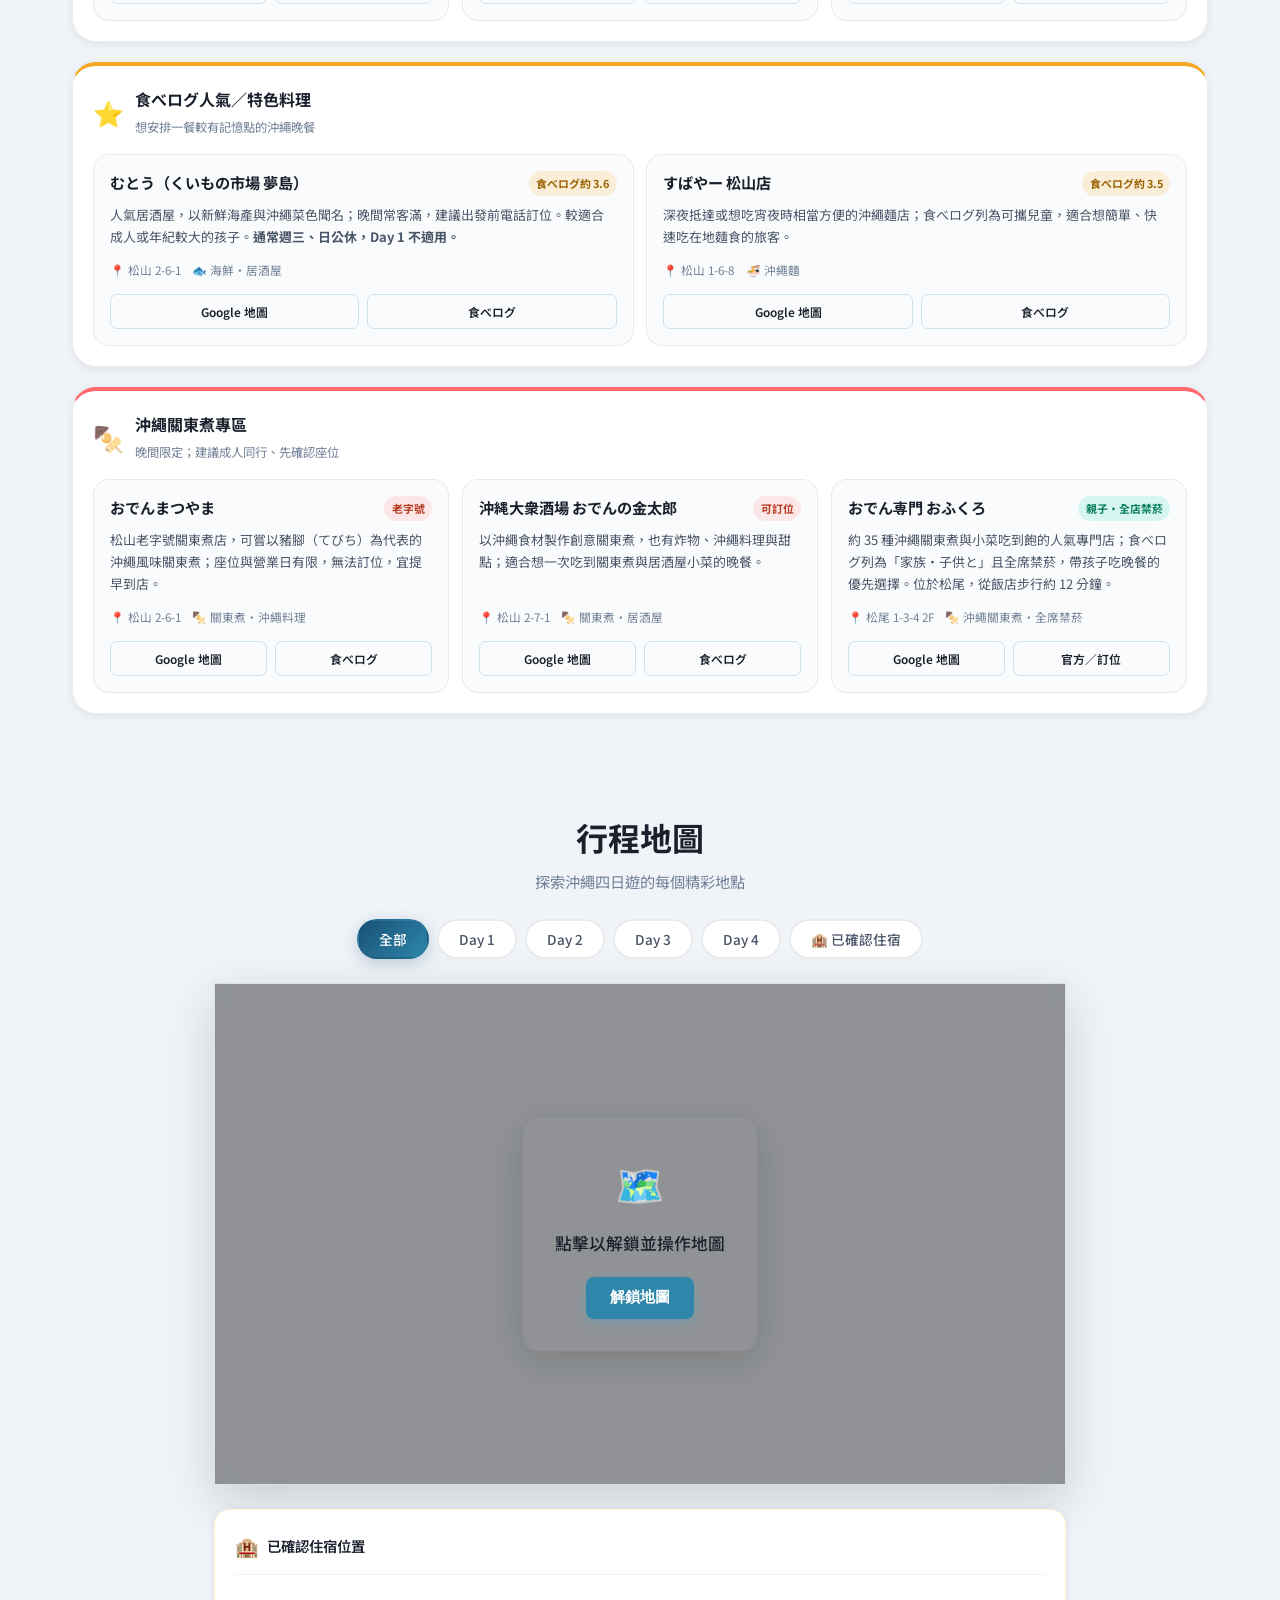
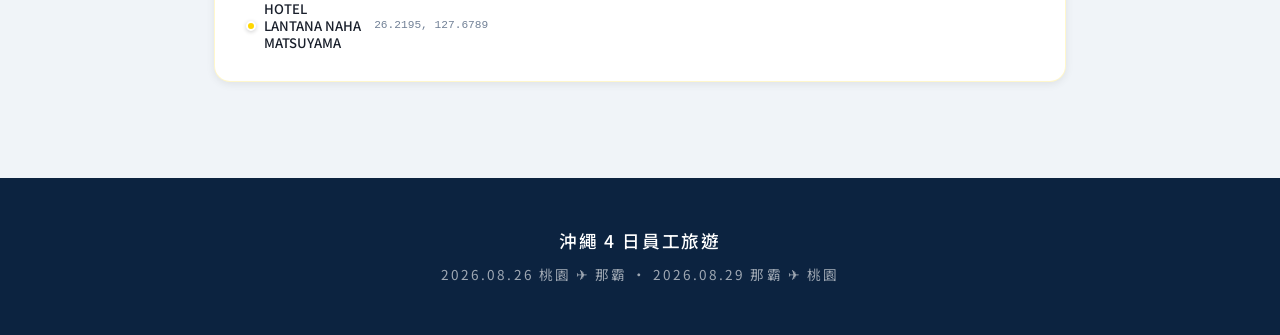
==== commit 0e59e0a6: "Add child-friendly smoke-free Okinawa oden restaurant" ====
--- a/Travel/index.html
+++ b/Travel/index.html
@@ -862,6 +862,12 @@
             <div class="dining-meta"><span>📍 松山 2-7-1</span><span>🍢 關東煮・居酒屋</span></div>
             <div class="dining-links"><a href="https://www.google.com/maps/search/?api=1&amp;query=沖縄大衆酒場+おでんの金太郎+那覇" target="_blank" rel="noopener">Google 地圖</a><a href="https://tabelog.com/okinawa/A4701/A470101/47017924/" target="_blank" rel="noopener">食べログ</a></div>
           </article>
+          <article class="dining-card">
+            <div class="dining-card-top"><h4>おでん専門 おふくろ</h4><span class="dining-tag family">親子・全店禁菸</span></div>
+            <p>約 35 種沖繩關東煮與小菜吃到飽的人氣專門店；食べログ列為「家族・子供と」且全席禁菸，帶孩子吃晚餐的優先選擇。位於松尾，從飯店步行約 12 分鐘。</p>
+            <div class="dining-meta"><span>📍 松尾 1-3-4 2F</span><span>🍢 沖繩關東煮・全席禁菸</span></div>
+            <div class="dining-links"><a href="https://www.google.com/maps/search/?api=1&amp;query=おでん専門+おふくろ+那覇" target="_blank" rel="noopener">Google 地圖</a><a href="https://ohukuro-oden-okinawa.owst.jp/" target="_blank" rel="noopener">官方／訂位</a></div>
+          </article>
         </div>
       </article>
     </div>
